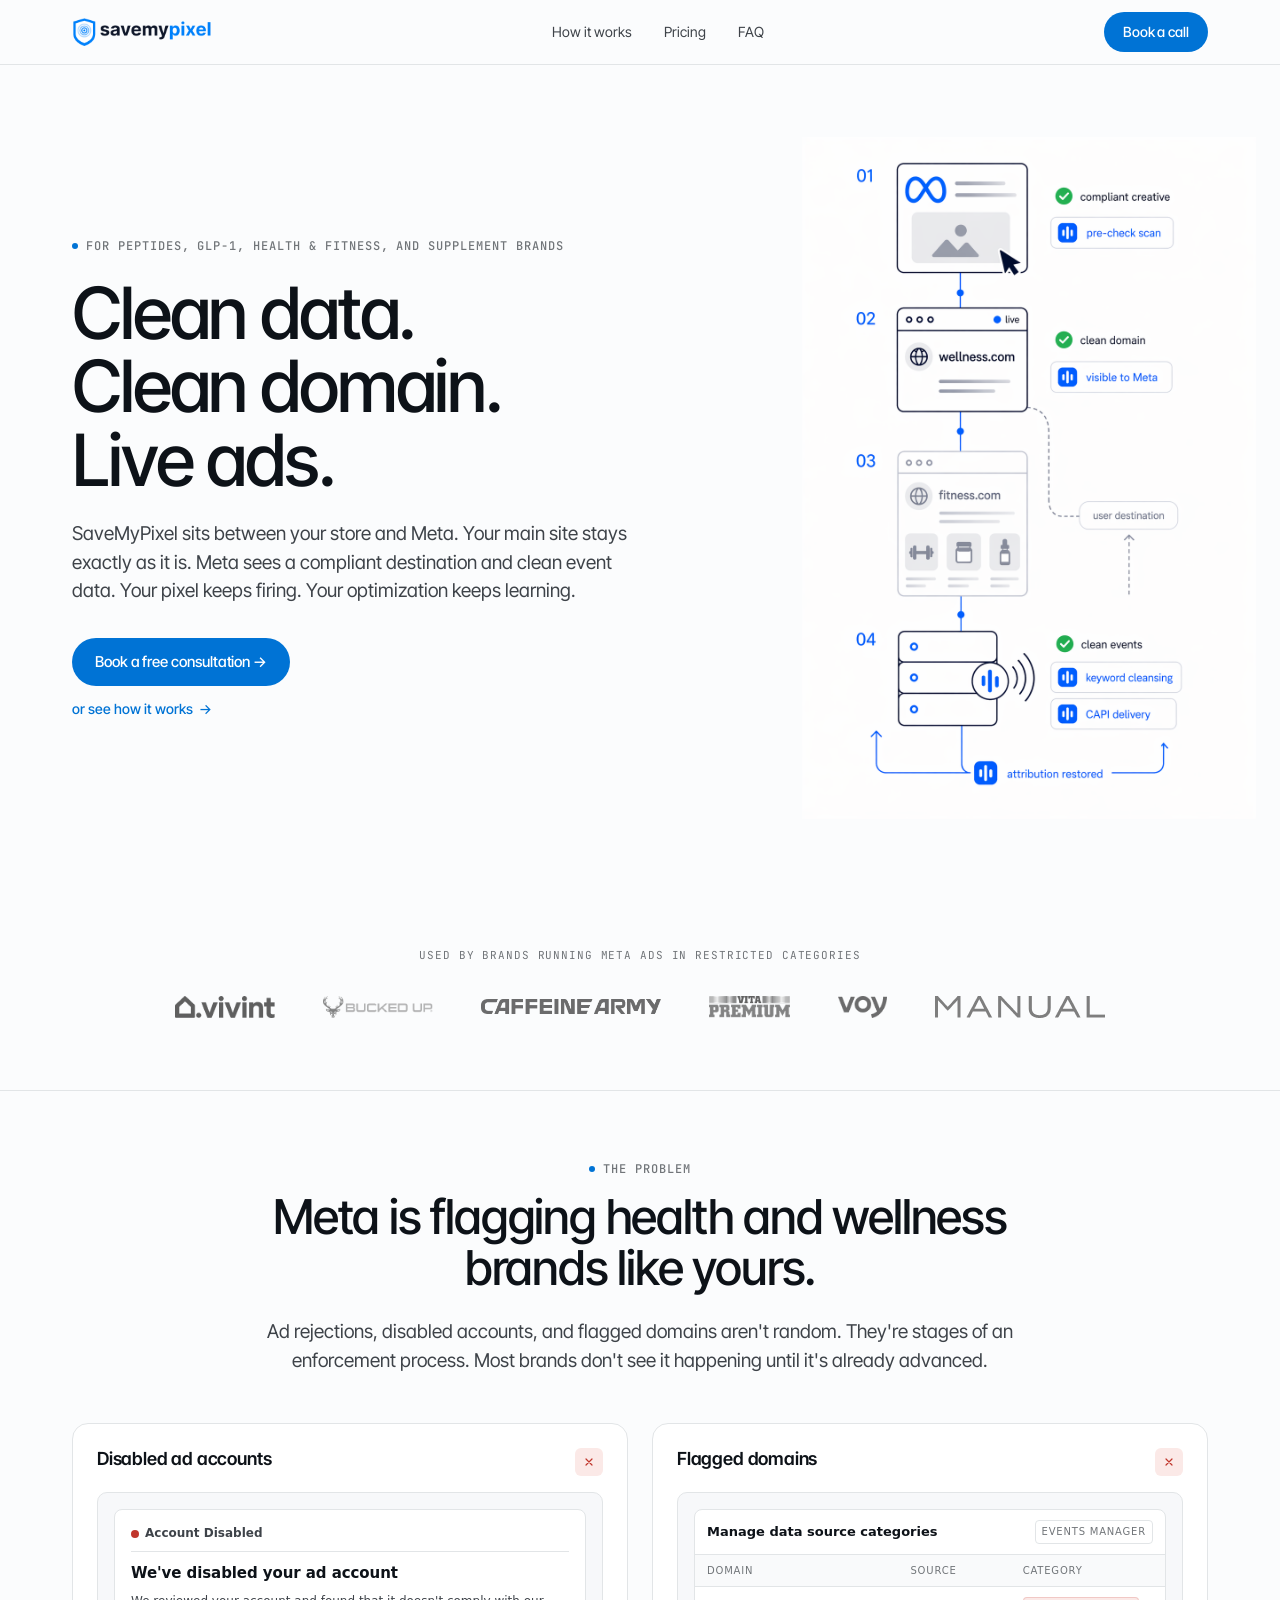
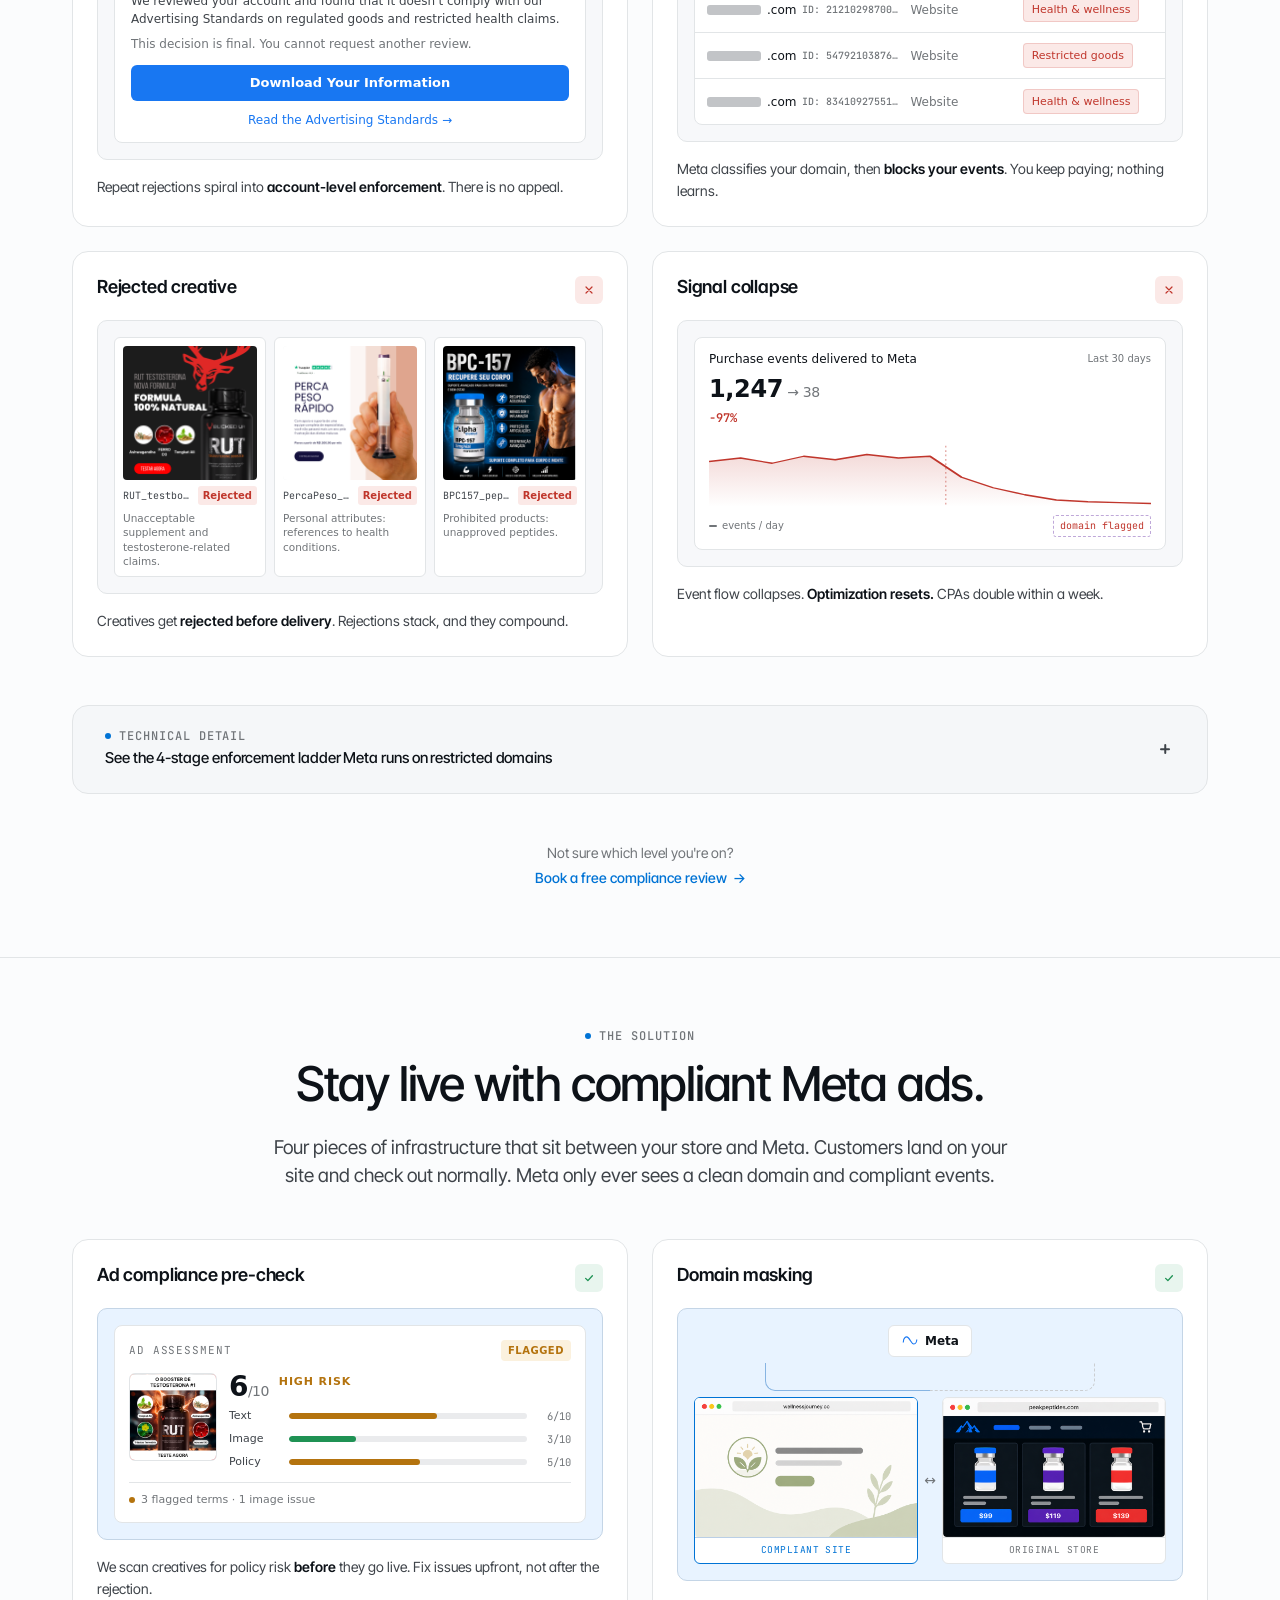
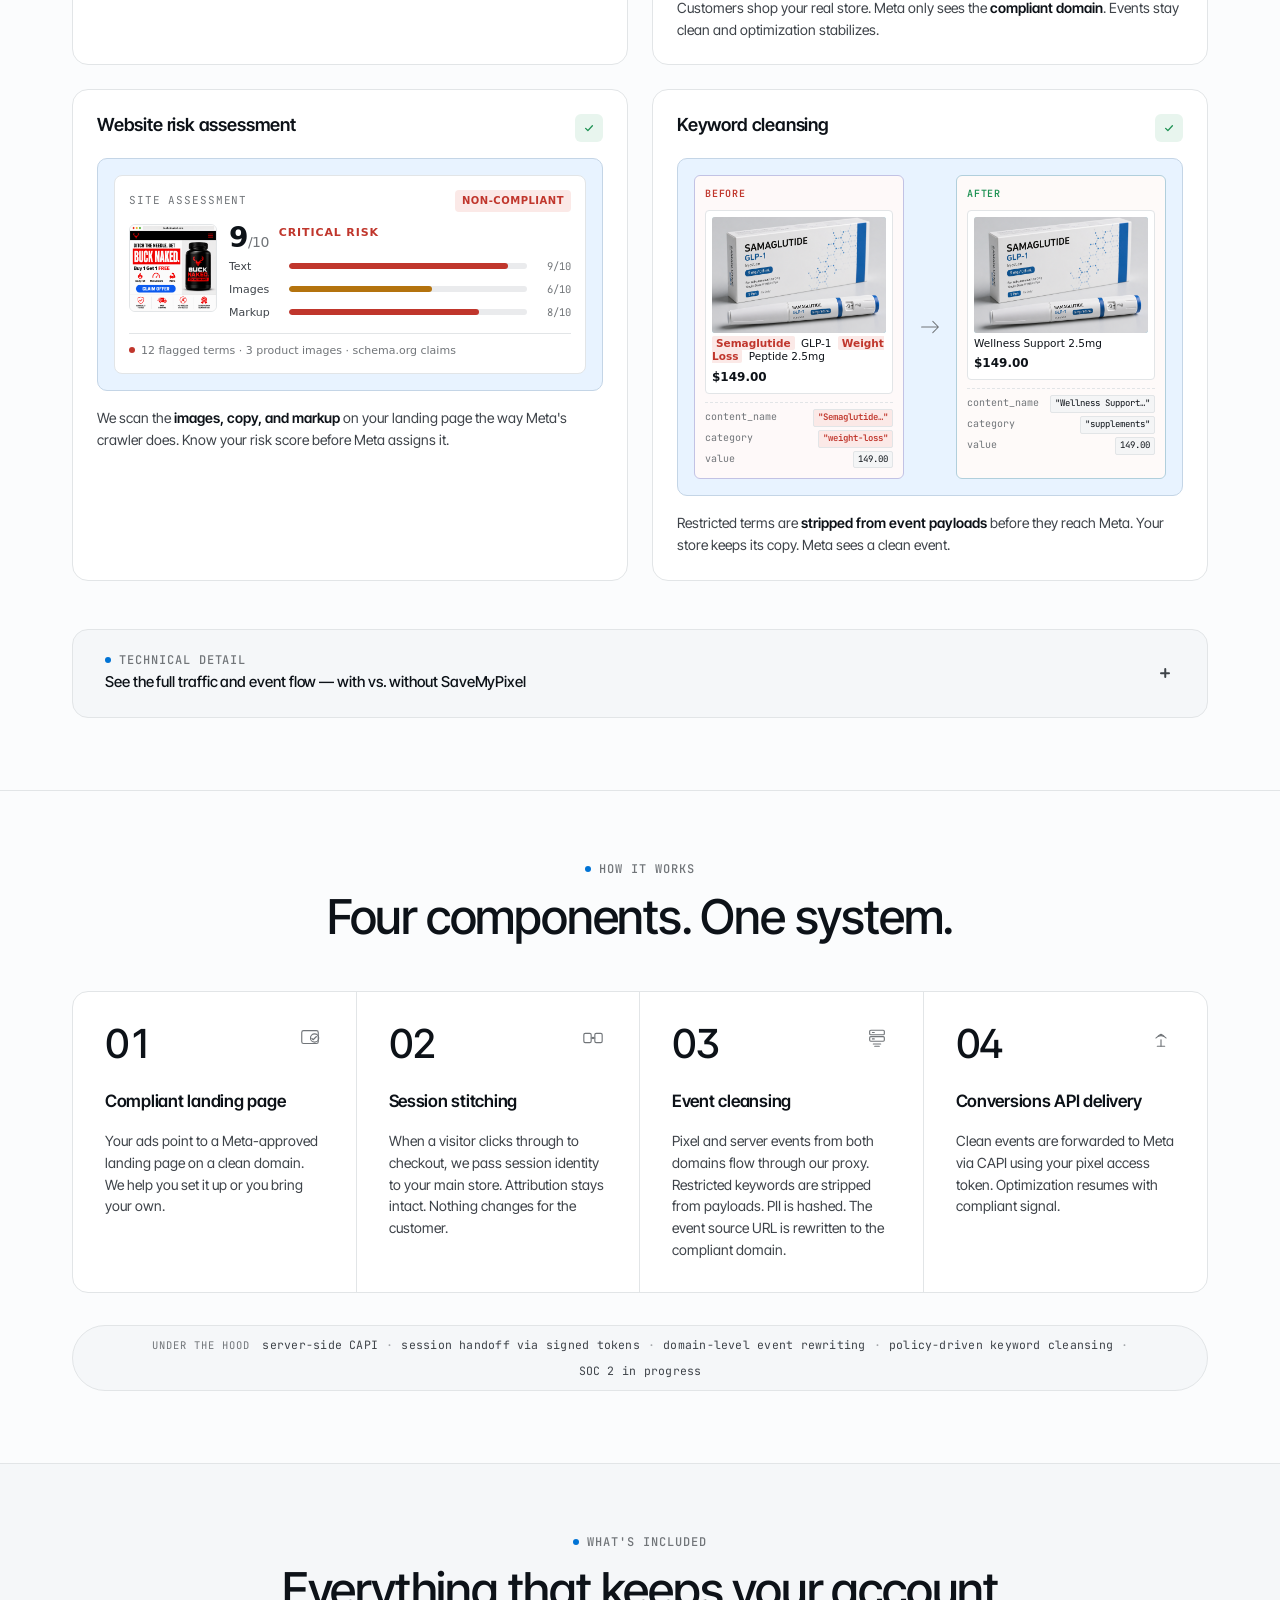
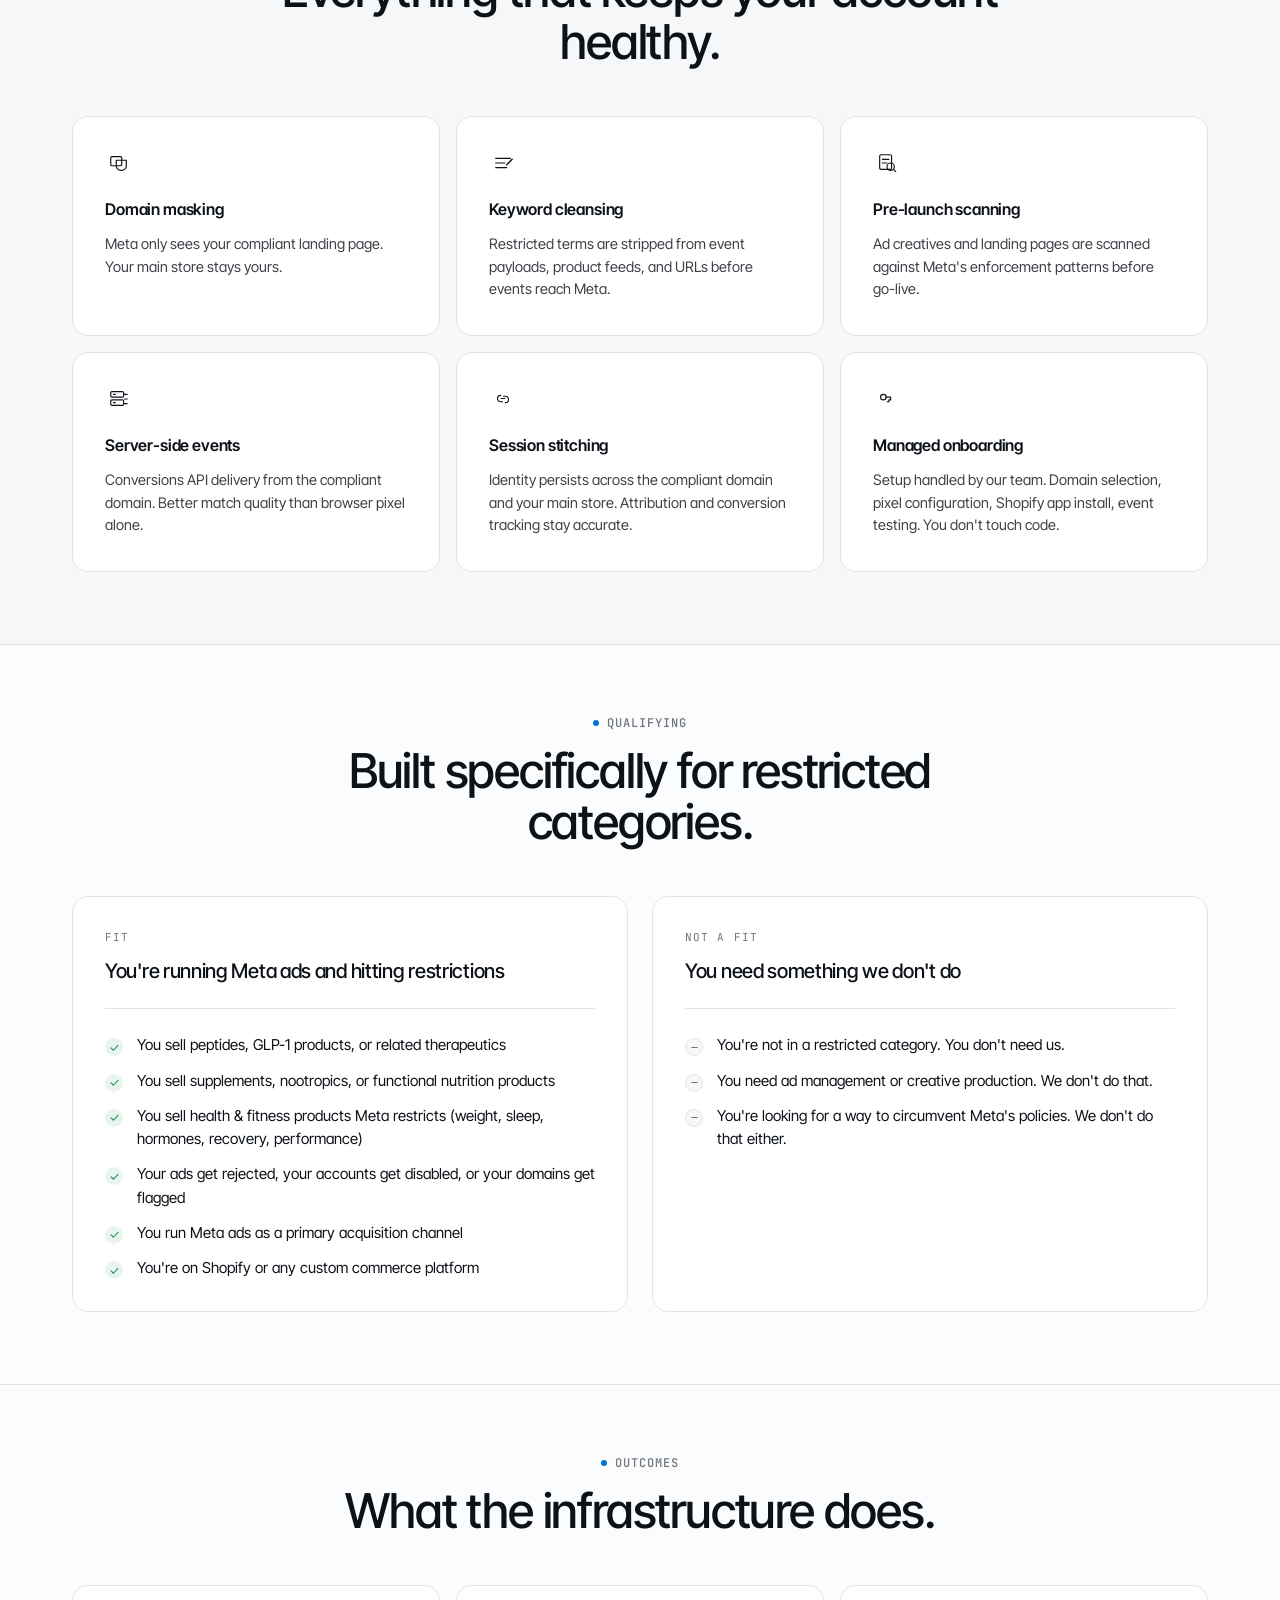
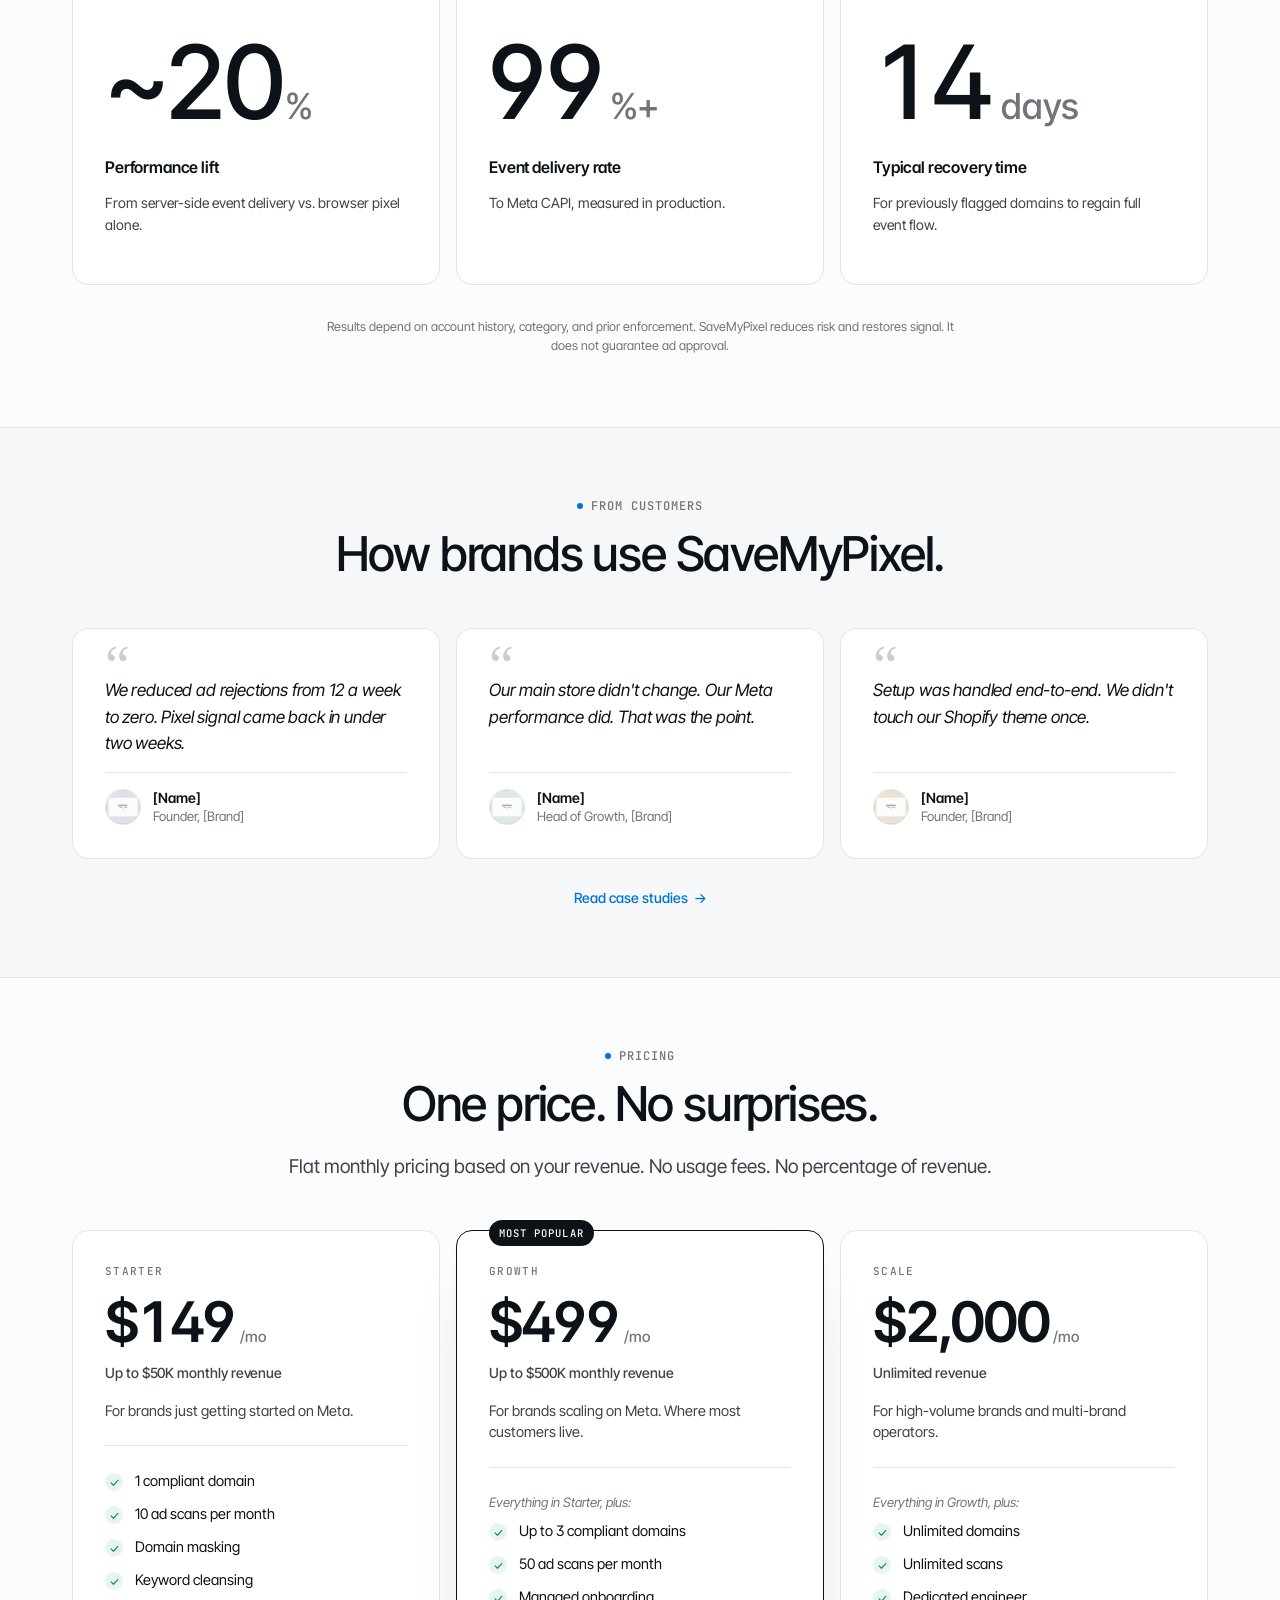
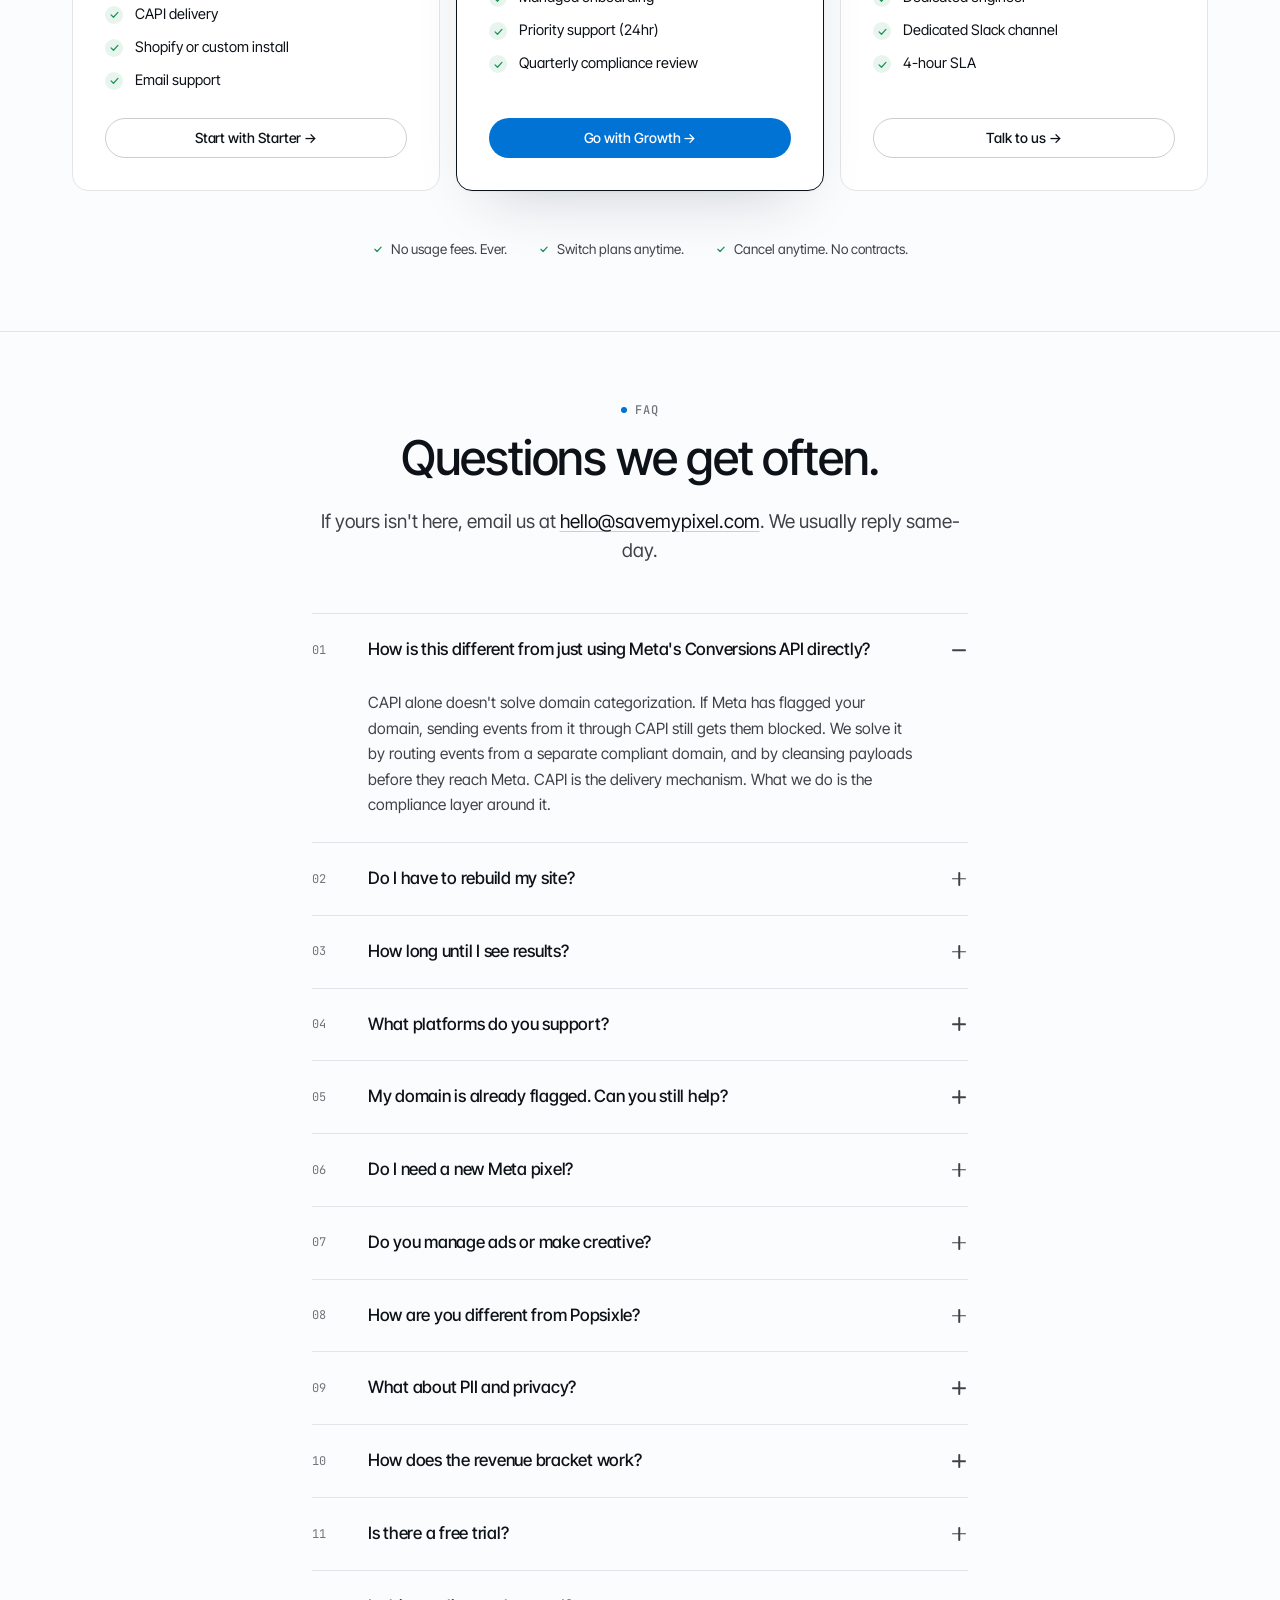
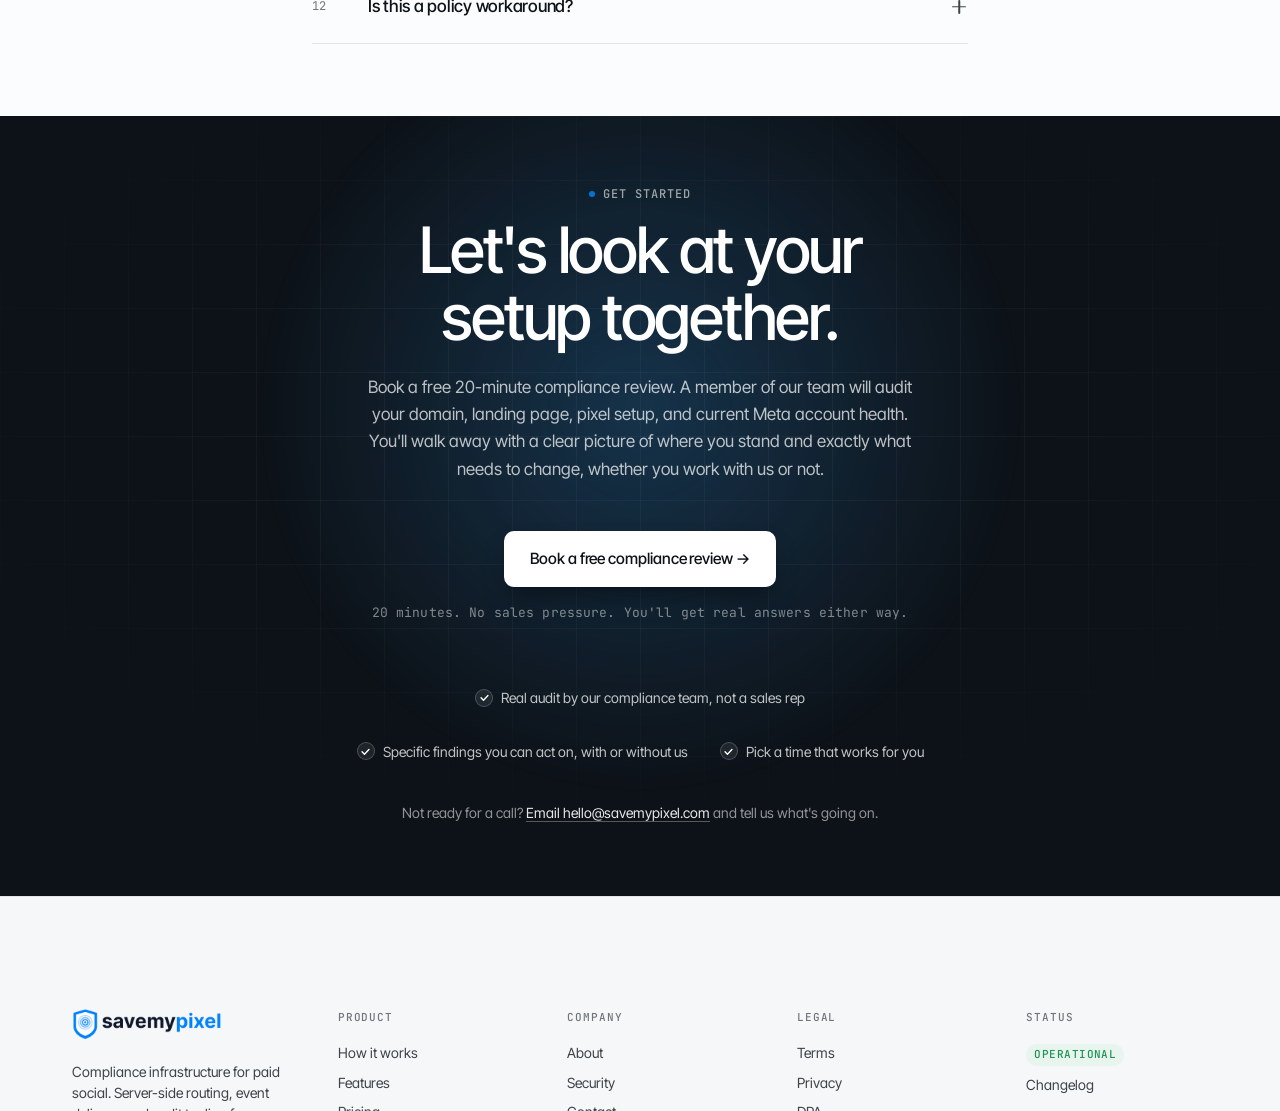
==== index.html @ 90a1d19a "initial: SaveMyPixel landing page 10-section static site (hero, problem, solution, how-it-works, fea" ====
<!doctype html>
<html lang="en">
<head>
<meta charset="utf-8">
<meta name="viewport" content="width=device-width, initial-scale=1">
<title>SaveMyPixel — compliance infrastructure for paid social</title>
<meta name="description" content="Server-side data infrastructure for regulated consumer brands running paid social.">
<link rel="preconnect" href="https://fonts.googleapis.com">
<link rel="preconnect" href="https://fonts.gstatic.com" crossorigin>
<link href="https://fonts.googleapis.com/css2?family=Inter+Tight:wght@400;500;600;700&family=JetBrains+Mono:wght@400;500;600&display=swap" rel="stylesheet">
<link rel="stylesheet" href="styles/base.css">
<link rel="stylesheet" href="styles/sections.css?v=4">
</head>
<body>

<!-- TWEAKABLE DEFAULTS -->
<script>
window.TWEAK_DEFAULTS = /*EDITMODE-BEGIN*/{
  "accentHue": 250,
  "fontBody": "Inter Tight",
  "fontMono": "JetBrains Mono",
  "density": "compact"
}/*EDITMODE-END*/;
</script>

<!-- ========== NAV ========== -->
<header class="nav">
  <div class="container nav-inner">
    <a class="brand" href="#top" aria-label="SaveMyPixel home">
      <img class="brand-logo" src="assets/logo.png?v=2" alt="SaveMyPixel" width="170" height="34">
    </a>
    <nav class="nav-links" aria-label="Primary">
      <a href="#how">How it works</a>
      <a href="#pricing">Pricing</a>
      <a href="#faq">FAQ</a>
    </nav>
    <div class="nav-actions">
      <a class="btn btn-primary" href="#check">Book a call</a>
    </div>
  </div>
</header>

<main id="top">

<!-- ========== 1. HERO ========== -->
<section class="section hero" data-screen-label="01 Hero">
  <div class="container hero-grid">
    <div class="hero-copy">
      <span class="eyebrow">For peptides, GLP-1, health &amp; fitness, and supplement brands</span>
      <h1 class="display">Clean data.<br>Clean domain.<br>Live ads.</h1>
      <p class="lead">SaveMyPixel sits between your store and Meta. Your main site stays exactly as it is. Meta sees a compliant destination and clean event data. Your pixel keeps firing. Your optimization keeps learning.</p>
      <div class="hero-cta-row">
        <a class="btn btn-primary btn-lg" href="#check">Book a free consultation →</a>
      </div>
      <a class="arrow-link" href="#how" style="margin-top:-8px">or see how it works</a>
    </div>

    <!-- Right-side illustration -->
    <div class="hero-illo" aria-hidden="true">
      <picture>
        <source media="(max-width: 1024px)" srcset="assets/hero-mobile.png">
        <img class="hero-illo-img" src="assets/hero-desktop.png" alt="" width="1254" height="1254">
      </picture>
    </div>
  </div>

  <!-- Trust strip -->
  <div class="container trust">
    <p class="trust-label">Used by brands running Meta ads in restricted categories</p>
    <ul class="trust-logos" role="list">
      <li><img src="assets/trust-vivint.png" alt="Vivint" height="22"></li>
      <li><img src="assets/trust-buckedup.png" alt="Bucked Up" height="22"></li>
      <li><img src="assets/trust-caffeinearmy.png" alt="Caffeine Army" height="22"></li>
      <li><img src="assets/trust-vitapremium.png" alt="Vita Premium" height="22"></li>
      <li><img src="assets/trust-voy.png" alt="Voy" height="22"></li>
      <li><img src="assets/trust-manual.png" alt="Manual" height="22"></li>
    </ul>
  </div>
</section>

<!-- ========== 2. PROBLEM — 4 evidence cards + ladder ========== -->
<section class="section" id="problem" data-screen-label="02 Problem">
  <div class="container">
    <div class="section-head section-head--center">
      <span class="eyebrow">The problem</span>
      <h2 class="h1">Meta is flagging health and wellness brands like yours.</h2>
      <p class="lead">Ad rejections, disabled accounts, and flagged domains aren't random. They're stages of an enforcement process. Most brands don't see it happening until it's already advanced.</p>
    </div>

    <!-- 4 evidence cards -->
    <div class="evidence-grid">
      <!-- Card 1: Disabled account -->
      <article class="ev-card">
        <header class="ev-head">
          <h3 class="ev-title">Disabled ad accounts</h3>
          <span class="ev-mark ev-mark--neg" aria-hidden="true">
            <svg viewBox="0 0 16 16" width="12" height="12"><path d="M4 4 L12 12 M12 4 L4 12" stroke="currentColor" stroke-width="1.6" stroke-linecap="round"/></svg>
          </span>
        </header>
        <div class="ev-mock">
          <div class="mock-dialog">
            <div class="mock-dialog-head">
              <span class="mock-dot mock-dot--red"></span>
              <span class="mock-dialog-title">Account Disabled</span>
            </div>
            <h4 class="mock-dialog-h">We've disabled your ad account</h4>
            <p class="mock-dialog-p">We reviewed your account and found that it doesn't comply with our Advertising Standards on regulated goods and restricted health claims.</p>
            <p class="mock-dialog-p mock-dialog-p--muted">This decision is final. You cannot request another review.</p>
            <div class="mock-btn mock-btn--primary">Download Your Information</div>
            <div class="mock-link">Read the Advertising Standards →</div>
          </div>
        </div>
        <p class="ev-caption">Repeat rejections spiral into <strong>account-level enforcement</strong>. There is no appeal.</p>
      </article>

      <!-- Card 2: Flagged domain -->
      <article class="ev-card">
        <header class="ev-head">
          <h3 class="ev-title">Flagged domains</h3>
          <span class="ev-mark ev-mark--neg" aria-hidden="true">
            <svg viewBox="0 0 16 16" width="12" height="12"><path d="M4 4 L12 12 M12 4 L4 12" stroke="currentColor" stroke-width="1.6" stroke-linecap="round"/></svg>
          </span>
        </header>
        <div class="ev-mock">
          <div class="mock-panel">
            <div class="mock-panel-head">
              <span class="mock-panel-title">Manage data source categories</span>
              <span class="mock-tab">Events Manager</span>
            </div>
            <div class="mock-table">
              <div class="mock-tr mock-tr--head">
                <span>Domain</span><span>Source</span><span>Category</span>
              </div>
              <div class="mock-tr">
                <span class="mock-domain"><span class="mock-redact"></span>.com <em class="mock-id">ID: 21210298700…</em></span>
                <span class="mock-muted">Website</span>
                <span class="mock-tag mock-tag--warn">Health &amp; wellness</span>
              </div>
              <div class="mock-tr">
                <span class="mock-domain"><span class="mock-redact"></span>.com <em class="mock-id">ID: 54792103876…</em></span>
                <span class="mock-muted">Website</span>
                <span class="mock-tag mock-tag--warn">Restricted goods</span>
              </div>
              <div class="mock-tr">
                <span class="mock-domain"><span class="mock-redact"></span>.com <em class="mock-id">ID: 83410927551…</em></span>
                <span class="mock-muted">Website</span>
                <span class="mock-tag mock-tag--warn">Health &amp; wellness</span>
              </div>
            </div>
          </div>
        </div>
        <p class="ev-caption">Meta classifies your domain, then <strong>blocks your events</strong>. You keep paying; nothing learns.</p>
      </article>

      <!-- Card 3: Rejected ads -->
      <article class="ev-card">
        <header class="ev-head">
          <h3 class="ev-title">Rejected creative</h3>
          <span class="ev-mark ev-mark--neg" aria-hidden="true">
            <svg viewBox="0 0 16 16" width="12" height="12"><path d="M4 4 L12 12 M12 4 L4 12" stroke="currentColor" stroke-width="1.6" stroke-linecap="round"/></svg>
          </span>
        </header>
        <div class="ev-mock">
          <div class="mock-ad-row">
            <div class="mock-ad">
              <div class="mock-ad-thumb"><img src="assets/ad-sleep-rx.png?v=3" alt="Sleep-Rx ad creative" loading="lazy"></div>
              <div class="mock-ad-meta">
                <span class="mock-ad-name">RUT_testbooster_v4 · carousel</span>
                <span class="mock-reject">Rejected</span>
              </div>
              <p class="mock-ad-reason">Unacceptable supplement and testosterone-related claims.</p>
            </div>
            <div class="mock-ad">
              <div class="mock-ad-thumb mock-ad-thumb--b"><img src="assets/ad-glp1-before-after.png?v=2" alt="GLP-1 before and after ad creative" loading="lazy"></div>
              <div class="mock-ad-meta">
                <span class="mock-ad-name">PercaPeso_GLP1_v2</span>
                <span class="mock-reject">Rejected</span>
              </div>
              <p class="mock-ad-reason">Personal attributes: references to health conditions.</p>
            </div>
            <div class="mock-ad">
              <div class="mock-ad-thumb mock-ad-thumb--c"><img src="assets/ad-peptide-landing.png?v=2" alt="Peptide landing page ad creative" loading="lazy"></div>
              <div class="mock-ad-meta">
                <span class="mock-ad-name">BPC157_peptide_v3</span>
                <span class="mock-reject">Rejected</span>
              </div>
              <p class="mock-ad-reason">Prohibited products: unapproved peptides.</p>
            </div>
          </div>
        </div>
        <p class="ev-caption">Creatives get <strong>rejected before delivery</strong>. Rejections stack, and they compound.</p>
      </article>

      <!-- Card 4: Performance collapse -->
      <article class="ev-card">
        <header class="ev-head">
          <h3 class="ev-title">Signal collapse</h3>
          <span class="ev-mark ev-mark--neg" aria-hidden="true">
            <svg viewBox="0 0 16 16" width="12" height="12"><path d="M4 4 L12 12 M12 4 L4 12" stroke="currentColor" stroke-width="1.6" stroke-linecap="round"/></svg>
          </span>
        </header>
        <div class="ev-mock">
          <div class="mock-chart">
            <div class="mock-chart-head">
              <span class="mock-chart-title">Purchase events delivered to Meta</span>
              <span class="mock-chart-range">Last 30 days</span>
            </div>
            <div class="mock-chart-val tnum">1,247<small> → 38</small></div>
            <div class="mock-chart-delta mock-chart-delta--neg">−97%</div>
            <svg class="mock-chart-svg" viewBox="0 0 280 80" preserveAspectRatio="none" aria-hidden="true">
              <defs>
                <linearGradient id="chartFadeNeg" x1="0" x2="0" y1="0" y2="1">
                  <stop offset="0%" stop-color="currentColor" stop-opacity="0.18"/>
                  <stop offset="100%" stop-color="currentColor" stop-opacity="0"/>
                </linearGradient>
              </defs>
              <!-- area -->
              <path d="M 0 28 L 20 24 L 40 30 L 60 22 L 80 26 L 100 20 L 120 24 L 140 22 L 160 46 L 180 58 L 200 66 L 220 72 L 240 74 L 260 75 L 280 76 L 280 80 L 0 80 Z" fill="url(#chartFadeNeg)"/>
              <!-- line -->
              <path d="M 0 28 L 20 24 L 40 30 L 60 22 L 80 26 L 100 20 L 120 24 L 140 22 L 160 46 L 180 58 L 200 66 L 220 72 L 240 74 L 260 75 L 280 76" fill="none" stroke="currentColor" stroke-width="1.5" stroke-linejoin="round"/>
              <!-- drop marker -->
              <line x1="150" y1="10" x2="150" y2="78" stroke="currentColor" stroke-width="0.75" stroke-dasharray="2 3" opacity="0.5"/>
            </svg>
            <div class="mock-chart-foot">
              <span class="mock-legend"><span class="mock-legend-dot"></span>events / day</span>
              <span class="mock-annot">domain flagged</span>
            </div>
          </div>
        </div>
        <p class="ev-caption">Event flow collapses. <strong>Optimization resets.</strong> CPAs double within a week.</p>
      </article>
    </div>

    <!-- Technical detail: enforcement ladder -->
    <details class="ladder-details">
      <summary>
        <span class="ladder-sum-label">
          <span class="eyebrow">Technical detail</span>
          <span class="ladder-sum-text">See the 4-stage enforcement ladder Meta runs on restricted domains</span>
        </span>
        <span class="ladder-sum-icon" aria-hidden="true"></span>
      </summary>
      <div class="ladder-details-body">
        <ol class="ladder-steps" aria-label="Enforcement ladder">
          <li class="step" data-step="0">
            <div class="step-card">
              <span class="step-level">Level 00</span>
              <h3 class="step-name">Domain categorized</h3>
              <p class="step-desc">Meta's crawler scans your destination URL and tags your domain as restricted. You receive no notification.</p>
              <span class="step-indicator" aria-label="Signal integrity: full" data-signal="4">
                <svg viewBox="0 0 24 24" width="24" height="24" aria-hidden="true"><circle cx="12" cy="12" r="10" fill="currentColor"/></svg>
              </span>
            </div>
          </li>
          <li class="step" data-step="1">
            <div class="step-card">
              <span class="step-level">Level 01</span>
              <h3 class="step-name">Event metadata blocked</h3>
              <p class="step-desc">Your pixel still fires, but Meta strips product names, values, and categories from incoming events before ingestion.</p>
              <span class="step-indicator" aria-label="Signal integrity: three quarters" data-signal="3">
                <svg viewBox="0 0 24 24" width="24" height="24" aria-hidden="true">
                  <circle cx="12" cy="12" r="10" fill="none" stroke="currentColor" stroke-width="1.25"/>
                  <path d="M12 2 A10 10 0 1 1 2 12 L12 12 Z" fill="currentColor"/>
                </svg>
              </span>
            </div>
          </li>
          <li class="step" data-step="2">
            <div class="step-card">
              <span class="step-level">Level 02</span>
              <h3 class="step-name">Purchase events blocked</h3>
              <p class="step-desc">The conversion signal Meta's algorithm optimizes on stops flowing. Delivery quality degrades across all campaigns.</p>
              <span class="step-indicator" aria-label="Signal integrity: one quarter" data-signal="1">
                <svg viewBox="0 0 24 24" width="24" height="24" aria-hidden="true">
                  <circle cx="12" cy="12" r="10" fill="none" stroke="currentColor" stroke-width="1.25"/>
                  <path d="M12 2 A10 10 0 0 1 22 12 L12 12 Z" fill="currentColor"/>
                </svg>
              </span>
            </div>
          </li>
          <li class="step" data-step="3">
            <div class="step-card">
              <span class="step-level">Level 03</span>
              <h3 class="step-name">All events blocked</h3>
              <p class="step-desc">Pixel data is dropped entirely. Your ad account has no signal to optimize on, and creative-level learning resets.</p>
              <span class="step-indicator" aria-label="Signal integrity: empty" data-signal="0">
                <svg viewBox="0 0 24 24" width="24" height="24" aria-hidden="true">
                  <circle cx="12" cy="12" r="10" fill="none" stroke="currentColor" stroke-width="1.25"/>
                </svg>
              </span>
            </div>
          </li>
        </ol>
      </div>
    </details>

    <div class="ladder-foot">
      <p class="small">Not sure which level you're on?</p>
      <a class="arrow-link" href="#check">Book a free compliance review</a>
    </div>
  </div>
</section>

<!-- ========== 3. SOLUTION — 4 feature cards ========== -->
<section class="section" id="solution" data-screen-label="03 Solution">
  <div class="container">
    <div class="section-head section-head--center">
      <span class="eyebrow">The solution</span>
      <h2 class="h1">Stay live with compliant Meta ads.</h2>
      <p class="lead">Four pieces of infrastructure that sit between your store and Meta. Customers land on your site and check out normally. Meta only ever sees a clean domain and compliant events.</p>
    </div>

    <!-- 4 solution cards -->
    <div class="sol-grid">
      <!-- Card 1: Ad compliance pre-check -->
      <article class="sol-card">
        <header class="sol-head">
          <h3 class="sol-title">Ad compliance pre-check</h3>
          <span class="sol-mark sol-mark--ok" aria-hidden="true">
            <svg viewBox="0 0 16 16" width="12" height="12"><path d="M3.5 8.5 L6.5 11.5 L12.5 5" fill="none" stroke="currentColor" stroke-width="1.8" stroke-linecap="round" stroke-linejoin="round"/></svg>
          </span>
        </header>
        <div class="sol-mock">
          <div class="scan-card">
            <div class="scan-head">
              <span class="scan-label">Ad assessment</span>
              <span class="scan-tag scan-tag--warn">Flagged</span>
            </div>
            <div class="scan-body">
              <div class="scan-thumb scan-thumb--ad" aria-hidden="true">
                <img src="assets/scan-ad-thumb.png?v=2" alt="" loading="lazy">
              </div>
              <div class="scan-meters">
                <div class="scan-score tnum">6<small>/10</small></div>
                <div class="scan-score-label">High risk</div>
                <div class="scan-bar">
                  <span class="scan-bar-label">Text</span>
                  <span class="scan-bar-track"><span class="scan-bar-fill scan-bar-fill--warn" style="width:62%"></span></span>
                  <span class="scan-bar-val tnum">6/10</span>
                </div>
                <div class="scan-bar">
                  <span class="scan-bar-label">Image</span>
                  <span class="scan-bar-track"><span class="scan-bar-fill scan-bar-fill--ok" style="width:28%"></span></span>
                  <span class="scan-bar-val tnum">3/10</span>
                </div>
                <div class="scan-bar">
                  <span class="scan-bar-label">Policy</span>
                  <span class="scan-bar-track"><span class="scan-bar-fill scan-bar-fill--warn" style="width:55%"></span></span>
                  <span class="scan-bar-val tnum">5/10</span>
                </div>
              </div>
            </div>
            <div class="scan-foot">
              <span class="scan-foot-dot"></span>
              <span>3 flagged terms · 1 image issue</span>
            </div>
          </div>
        </div>
        <p class="sol-caption">We scan creatives for policy risk <strong>before</strong> they go live. Fix issues upfront, not after the rejection.</p>
      </article>

      <!-- Card 2: Domain masking -->
      <article class="sol-card">
        <header class="sol-head">
          <h3 class="sol-title">Domain masking</h3>
          <span class="sol-mark sol-mark--ok" aria-hidden="true">
            <svg viewBox="0 0 16 16" width="12" height="12"><path d="M3.5 8.5 L6.5 11.5 L12.5 5" fill="none" stroke="currentColor" stroke-width="1.8" stroke-linecap="round" stroke-linejoin="round"/></svg>
          </span>
        </header>
        <div class="sol-mock">
          <div class="mask-diagram">
            <div class="mask-top">
              <div class="mask-node mask-node--meta">
                <span class="mask-node-icon" aria-hidden="true">
                  <svg viewBox="0 0 24 24" width="18" height="18" fill="none" stroke="currentColor" stroke-width="1.5" stroke-linejoin="round">
                    <path d="M3 14 C 3 7, 7 5, 10 8 C 13 11, 14 16, 17 16 C 20 16, 21 12, 21 10"/>
                  </svg>
                </span>
                <span>Meta</span>
              </div>
            </div>
            <div class="mask-wires" aria-hidden="true">
              <span class="mask-wire mask-wire--left"></span>
              <span class="mask-wire mask-wire--right"></span>
            </div>
            <div class="mask-bottom">
              <div class="mask-screen mask-screen--clean">
                <div class="mask-screen-body mask-screen-body--clean" aria-hidden="true"><img src="assets/mask-clean.png?v=2" alt="" loading="lazy"></div>
                <span class="mask-screen-label">Compliant Site</span>
              </div>
              <span class="mask-arrow" aria-hidden="true">↔</span>
              <div class="mask-screen mask-screen--real">
                <div class="mask-screen-body mask-screen-body--real" aria-hidden="true"><img src="assets/mask-real.png?v=2" alt="" loading="lazy"></div>
                <span class="mask-screen-label">Original Store</span>
              </div>
            </div>
          </div>
        </div>
        <p class="sol-caption">Customers shop your real store. Meta only sees the <strong>compliant domain</strong>. Events stay clean and optimization stabilizes.</p>
      </article>

      <!-- Card 3: Website risk assessment -->
      <article class="sol-card">
        <header class="sol-head">
          <h3 class="sol-title">Website risk assessment</h3>
          <span class="sol-mark sol-mark--ok" aria-hidden="true">
            <svg viewBox="0 0 16 16" width="12" height="12"><path d="M3.5 8.5 L6.5 11.5 L12.5 5" fill="none" stroke="currentColor" stroke-width="1.8" stroke-linecap="round" stroke-linejoin="round"/></svg>
          </span>
        </header>
        <div class="sol-mock">
          <div class="scan-card">
            <div class="scan-head">
              <span class="scan-label">Site assessment</span>
              <span class="scan-tag scan-tag--bad">Non-compliant</span>
            </div>
            <div class="scan-body">
              <div class="scan-thumb scan-thumb--site" aria-hidden="true">
                <img src="assets/scan-site-thumb.png?v=3" alt="" loading="lazy" style="width:100%;height:100%;object-fit:cover;display:block">
              </div>
              <div class="scan-meters">
                <div class="scan-score tnum">9<small>/10</small></div>
                <div class="scan-score-label">Critical risk</div>
                <div class="scan-bar">
                  <span class="scan-bar-label">Text</span>
                  <span class="scan-bar-track"><span class="scan-bar-fill scan-bar-fill--bad" style="width:92%"></span></span>
                  <span class="scan-bar-val tnum">9/10</span>
                </div>
                <div class="scan-bar">
                  <span class="scan-bar-label">Images</span>
                  <span class="scan-bar-track"><span class="scan-bar-fill scan-bar-fill--warn" style="width:60%"></span></span>
                  <span class="scan-bar-val tnum">6/10</span>
                </div>
                <div class="scan-bar">
                  <span class="scan-bar-label">Markup</span>
                  <span class="scan-bar-track"><span class="scan-bar-fill scan-bar-fill--bad" style="width:80%"></span></span>
                  <span class="scan-bar-val tnum">8/10</span>
                </div>
              </div>
            </div>
            <div class="scan-foot">
              <span class="scan-foot-dot scan-foot-dot--bad"></span>
              <span>12 flagged terms · 3 product images · schema.org claims</span>
            </div>
          </div>
        </div>
        <p class="sol-caption">We scan the <strong>images, copy, and markup</strong> on your landing page the way Meta's crawler does. Know your risk score before Meta assigns it.</p>
      </article>

      <!-- Card 4: Keyword cleansing -->
      <article class="sol-card">
        <header class="sol-head">
          <h3 class="sol-title">Keyword cleansing</h3>
          <span class="sol-mark sol-mark--ok" aria-hidden="true">
            <svg viewBox="0 0 16 16" width="12" height="12"><path d="M3.5 8.5 L6.5 11.5 L12.5 5" fill="none" stroke="currentColor" stroke-width="1.8" stroke-linecap="round" stroke-linejoin="round"/></svg>
          </span>
        </header>
        <div class="sol-mock">
          <div class="clean-diagram">
            <div class="clean-col clean-col--before">
              <span class="clean-col-label">Before</span>
              <div class="clean-product">
                <div class="clean-product-img" aria-hidden="true"><img src="assets/product-vial.png?v=2" alt="" loading="lazy"></div>
                <div class="clean-product-name">
                  <span class="clean-flag">Semaglutide</span>
                  <span>GLP-1</span>
                  <span class="clean-flag">Weight Loss</span>
                  <span>Peptide 2.5mg</span>
                </div>
                <div class="clean-product-price tnum">$149.00</div>
              </div>
              <ul class="clean-kvs">
                <li><span>content_name</span><code class="clean-flag">"Semaglutide…"</code></li>
                <li><span>category</span><code class="clean-flag">"weight-loss"</code></li>
                <li><span>value</span><code>149.00</code></li>
              </ul>
            </div>
            <div class="clean-arrow" aria-hidden="true">
              <svg viewBox="0 0 40 40" width="28" height="28" fill="none" stroke="currentColor" stroke-width="1.5" stroke-linecap="round" stroke-linejoin="round">
                <path d="M8 20 h24 M24 12 l8 8 -8 8"/>
              </svg>
            </div>
            <div class="clean-col clean-col--after">
              <span class="clean-col-label">After</span>
              <div class="clean-product">
                <div class="clean-product-img" aria-hidden="true"><img src="assets/product-vial.png?v=2" alt="" loading="lazy"></div>
                <div class="clean-product-name">
                  <span>Wellness Support 2.5mg</span>
                </div>
                <div class="clean-product-price tnum">$149.00</div>
              </div>
              <ul class="clean-kvs">
                <li><span>content_name</span><code>"Wellness Support…"</code></li>
                <li><span>category</span><code>"supplements"</code></li>
                <li><span>value</span><code>149.00</code></li>
              </ul>
            </div>
          </div>
        </div>
        <p class="sol-caption">Restricted terms are <strong>stripped from event payloads</strong> before they reach Meta. Your store keeps its copy. Meta sees a clean event.</p>
      </article>
    </div>

    <!-- Technical detail: architecture flow -->
    <details class="ladder-details">
      <summary>
        <span class="ladder-sum-label">
          <span class="eyebrow">Technical detail</span>
          <span class="ladder-sum-text">See the full traffic and event flow — with vs. without SaveMyPixel</span>
        </span>
        <span class="ladder-sum-icon" aria-hidden="true"></span>
      </summary>
      <div class="ladder-details-body">

    <div class="ba-diagram">
      <!-- LEFT: without -->
      <div class="ba-col ba-col--without">
        <div class="ba-head">
          <span class="ba-label">Standard setup</span>
          <span class="ba-kicker">without savemypixel</span>
        </div>
        <ol class="flow-list" aria-label="Standard setup flow">
          <li class="fnode"><span class="fnode-name">Meta ad</span></li>
          <li class="farrow" aria-hidden="true"></li>
          <li class="fnode fnode--warn">
            <span class="fnode-name">Restricted store</span>
            <span class="fnode-mark" aria-hidden="true">
              <svg viewBox="0 0 16 16" width="12" height="12"><path d="M8 2 L14 13 L2 13 Z" fill="none" stroke="currentColor" stroke-width="1.25" stroke-linejoin="round"/><circle cx="8" cy="10.5" r="0.8" fill="currentColor"/><path d="M8 6 V9" stroke="currentColor" stroke-width="1.25" stroke-linecap="round"/></svg>
            </span>
          </li>
          <li class="farrow" aria-hidden="true"></li>
          <li class="fnode"><span class="fnode-name">Pixel fires with flagged payload</span></li>
          <li class="farrow" aria-hidden="true"></li>
          <li class="fnode"><span class="fnode-name">Meta categorizes domain</span></li>
          <li class="farrow" aria-hidden="true"></li>
          <li class="fnode fnode--neg">
            <span class="fnode-name">Events blocked</span>
            <span class="fnode-mark" aria-hidden="true">
              <svg viewBox="0 0 16 16" width="12" height="12"><circle cx="8" cy="8" r="6" fill="none" stroke="currentColor" stroke-width="1.25"/><path d="M5 8 H11" stroke="currentColor" stroke-width="1.25" stroke-linecap="round"/></svg>
            </span>
          </li>
        </ol>
      </div>

      <div class="ba-divider" aria-hidden="true"></div>

      <!-- RIGHT: with -->
      <div class="ba-col ba-col--with">
        <div class="ba-head">
          <span class="ba-label">With SaveMyPixel</span>
          <span class="ba-kicker">compliant routing</span>
        </div>
        <ol class="flow-list" aria-label="With SaveMyPixel flow">
          <li class="fnode"><span class="fnode-name">Meta ad</span></li>
          <li class="farrow" aria-hidden="true"></li>
          <li class="fnode fnode--ok">
            <span class="fnode-name">Compliant landing page</span>
            <span class="fnode-mark" aria-hidden="true">
              <svg viewBox="0 0 16 16" width="12" height="12"><path d="M3.5 8.5 L7 12 L12.5 5.5" fill="none" stroke="currentColor" stroke-width="1.5" stroke-linecap="round" stroke-linejoin="round"/></svg>
            </span>
          </li>
          <li class="farrow has-label" aria-hidden="true"><span class="farrow-label">session handoff</span></li>
          <li class="fnode"><span class="fnode-name">Main store checkout</span></li>
          <li class="farrow has-label" aria-hidden="true"><span class="farrow-label">server-side events</span></li>
          <li class="fnode fnode--accent">
            <span class="fnode-name">SaveMyPixel proxy</span>
            <span class="fnode-inline">
              <span class="chip">cleanse</span>
              <span class="chip">hash</span>
            </span>
          </li>
          <li class="farrow has-label" aria-hidden="true"><span class="farrow-label">CAPI</span></li>
          <li class="fnode fnode--ok">
            <span class="fnode-name">Compliant events received</span>
            <span class="fnode-mark" aria-hidden="true">
              <svg viewBox="0 0 16 16" width="12" height="12"><path d="M3.5 8.5 L7 12 L12.5 5.5" fill="none" stroke="currentColor" stroke-width="1.5" stroke-linecap="round" stroke-linejoin="round"/></svg>
            </span>
          </li>
        </ol>
      </div>
    </div>
      </div>
    </details>
  </div>
</section>

<!-- ========== 4. HOW IT WORKS — 4 components ========== -->
<section class="section" id="how" data-screen-label="04 How it works">
  <div class="container">
    <div class="section-head section-head--center">
      <span class="eyebrow">How it works</span>
      <h2 class="h1">Four components. One system.</h2>
    </div>

    <ol class="hiw-grid" aria-label="Four components">
      <li class="hiw-card">
        <div class="hiw-head">
          <span class="hiw-num">01</span>
          <span class="hiw-icon" aria-hidden="true">
            <svg viewBox="0 0 24 24" width="22" height="22" fill="none" stroke="currentColor" stroke-width="1.25" stroke-linecap="round" stroke-linejoin="round">
              <rect x="3" y="4" width="18" height="14" rx="2"/>
              <path d="M14 12.5 l1.4 1.4 L19 10.4"/>
              <circle cx="17" cy="12" r="4.5"/>
            </svg>
          </span>
        </div>
        <h3 class="hiw-title">Compliant landing page</h3>
        <p class="hiw-desc">Your ads point to a Meta-approved landing page on a clean domain. We help you set it up or you bring your own.</p>
      </li>

      <li class="hiw-card">
        <div class="hiw-head">
          <span class="hiw-num">02</span>
          <span class="hiw-icon" aria-hidden="true">
            <svg viewBox="0 0 24 24" width="22" height="22" fill="none" stroke="currentColor" stroke-width="1.25" stroke-linecap="round" stroke-linejoin="round">
              <rect x="2" y="7" width="8" height="10" rx="1.5"/>
              <rect x="14" y="7" width="8" height="10" rx="1.5"/>
              <path d="M10 12 h4"/>
              <circle cx="12" cy="12" r="1.25" fill="currentColor" stroke="none"/>
            </svg>
          </span>
        </div>
        <h3 class="hiw-title">Session stitching</h3>
        <p class="hiw-desc">When a visitor clicks through to checkout, we pass session identity to your main store. Attribution stays intact. Nothing changes for the customer.</p>
      </li>

      <li class="hiw-card">
        <div class="hiw-head">
          <span class="hiw-num">03</span>
          <span class="hiw-icon" aria-hidden="true">
            <svg viewBox="0 0 24 24" width="22" height="22" fill="none" stroke="currentColor" stroke-width="1.25" stroke-linecap="round" stroke-linejoin="round">
              <rect x="4" y="3.5" width="16" height="5" rx="1.25"/>
              <rect x="4" y="10.5" width="16" height="5" rx="1.25"/>
              <path d="M8 18.5 h8 M9.5 21 h5"/>
              <path d="M7 6 h2 M7 13 h2"/>
            </svg>
          </span>
        </div>
        <h3 class="hiw-title">Event cleansing</h3>
        <p class="hiw-desc">Pixel and server events from both domains flow through our proxy. Restricted keywords are stripped from payloads. PII is hashed. The event source URL is rewritten to the compliant domain.</p>
      </li>

      <li class="hiw-card">
        <div class="hiw-head">
          <span class="hiw-num">04</span>
          <span class="hiw-icon" aria-hidden="true">
            <svg viewBox="0 0 24 24" width="22" height="22" fill="none" stroke="currentColor" stroke-width="1.25" stroke-linecap="round" stroke-linejoin="round">
              <path d="M12 14 v7"/>
              <path d="M8 21 h8"/>
              <path d="M6.5 12 a7 7 0 0 1 11 0"/>
              <path d="M9 10 a4 4 0 0 1 6 0"/>
              <circle cx="12" cy="8.5" r="1.25" fill="currentColor" stroke="none"/>
            </svg>
          </span>
        </div>
        <h3 class="hiw-title">Conversions API delivery</h3>
        <p class="hiw-desc">Clean events are forwarded to Meta via CAPI using your pixel access token. Optimization resumes with compliant signal.</p>
      </li>
    </ol>

    <div class="hiw-foot">
      <p class="hiw-foot-pill">
        <span class="hiw-foot-label">Under the hood</span>
        <span>server-side CAPI</span>
        <span class="sep">·</span>
        <span>session handoff via signed tokens</span>
        <span class="sep">·</span>
        <span>domain-level event rewriting</span>
        <span class="sep">·</span>
        <span>policy-driven keyword cleansing</span>
        <span class="sep">·</span>
        <span>SOC 2 in progress</span>
      </p>
    </div>
  </div>
</section>

<!-- ========== 5. FEATURES — 6 cards ========== -->
<section class="section muted" id="features" data-screen-label="05 Features">
  <div class="container">
    <div class="section-head section-head--center">
      <span class="eyebrow">What's included</span>
      <h2 class="h1">Everything that keeps your account healthy.</h2>
    </div>

    <ul class="features" role="list">
      <li class="feat">
        <span class="feat-icon" aria-hidden="true">
          <svg viewBox="0 0 24 24" width="22" height="22" fill="none" stroke="currentColor" stroke-width="1.25" stroke-linecap="round" stroke-linejoin="round">
            <rect x="3" y="5" width="12" height="10" rx="1.5"/>
            <path d="M9 9 h11 v6 a5 5 0 0 1 -5.5 5 a5 5 0 0 1 -5.5 -5 z"/>
          </svg>
        </span>
        <h3 class="feat-name">Domain masking</h3>
        <p class="feat-desc">Meta only sees your compliant landing page. Your main store stays yours.</p>
      </li>

      <li class="feat">
        <span class="feat-icon" aria-hidden="true">
          <svg viewBox="0 0 24 24" width="22" height="22" fill="none" stroke="currentColor" stroke-width="1.25" stroke-linecap="round" stroke-linejoin="round">
            <path d="M4 7 h16 M4 12 h10 M4 17 h12"/>
            <path d="M16 14 l6 -6" stroke-width="1.5"/>
          </svg>
        </span>
        <h3 class="feat-name">Keyword cleansing</h3>
        <p class="feat-desc">Restricted terms are stripped from event payloads, product feeds, and URLs before events reach Meta.</p>
      </li>

      <li class="feat">
        <span class="feat-icon" aria-hidden="true">
          <svg viewBox="0 0 24 24" width="22" height="22" fill="none" stroke="currentColor" stroke-width="1.25" stroke-linecap="round" stroke-linejoin="round">
            <rect x="4" y="3" width="13" height="16" rx="1.5"/>
            <path d="M7 8 h7 M7 12 h5"/>
            <circle cx="16" cy="16" r="4"/>
            <path d="M19 19 l2.5 2.5"/>
          </svg>
        </span>
        <h3 class="feat-name">Pre-launch scanning</h3>
        <p class="feat-desc">Ad creatives and landing pages are scanned against Meta's enforcement patterns before go-live.</p>
      </li>

      <li class="feat">
        <span class="feat-icon" aria-hidden="true">
          <svg viewBox="0 0 24 24" width="22" height="22" fill="none" stroke="currentColor" stroke-width="1.25" stroke-linecap="round" stroke-linejoin="round">
            <rect x="3" y="4" width="14" height="6" rx="1.25"/>
            <rect x="3" y="13" width="14" height="6" rx="1.25"/>
            <path d="M6 7 h2 M6 16 h2"/>
            <path d="M18 7 h3 M18 12 h3 M18 17 h3"/>
          </svg>
        </span>
        <h3 class="feat-name">Server-side events</h3>
        <p class="feat-desc">Conversions API delivery from the compliant domain. Better match quality than browser pixel alone.</p>
      </li>

      <li class="feat">
        <span class="feat-icon" aria-hidden="true">
          <svg viewBox="0 0 24 24" width="22" height="22" fill="none" stroke="currentColor" stroke-width="1.25" stroke-linecap="round" stroke-linejoin="round">
            <path d="M9.5 8 a3.5 3.5 0 0 0 0 7 h2"/>
            <path d="M14.5 16 a3.5 3.5 0 0 0 0 -7 h-2"/>
            <path d="M10 11.5 h4"/>
          </svg>
        </span>
        <h3 class="feat-name">Session stitching</h3>
        <p class="feat-desc">Identity persists across the compliant domain and your main store. Attribution and conversion tracking stay accurate.</p>
      </li>

      <li class="feat">
        <span class="feat-icon" aria-hidden="true">
          <svg viewBox="0 0 24 24" width="22" height="22" fill="none" stroke="currentColor" stroke-width="1.25" stroke-linecap="round" stroke-linejoin="round">
            <circle cx="8" cy="10" r="3"/>
            <path d="M11 10 h5 v3 h-2 v2 h-2"/>
          </svg>
        </span>
        <h3 class="feat-name">Managed onboarding</h3>
        <p class="feat-desc">Setup handled by our team. Domain selection, pixel configuration, Shopify app install, event testing. You don't touch code.</p>
      </li>
    </ul>
  </div>
</section>

<!-- ========== 6. WHO IT'S FOR — two columns ========== -->
<section class="section" id="fit" data-screen-label="06 Who it's for">
  <div class="container">
    <div class="section-head section-head--center">
      <span class="eyebrow">Qualifying</span>
      <h2 class="h1">Built specifically for restricted categories.</h2>
    </div>

    <div class="qualify">
      <div class="qual-col">
        <div class="qual-head">
          <span class="qual-label">Fit</span>
          <h3 class="qual-title">You're running Meta ads and hitting restrictions</h3>
        </div>
        <ul class="qual-list">
          <li class="qual-item"><span class="qual-icon ok" aria-hidden="true"><svg viewBox="0 0 16 16" width="11" height="11"><path d="M3 8.5 L6.5 12 L13 5" fill="none" stroke="currentColor" stroke-width="1.6" stroke-linecap="round" stroke-linejoin="round"/></svg></span><span>You sell peptides, GLP-1 products, or related therapeutics</span></li>
          <li class="qual-item"><span class="qual-icon ok" aria-hidden="true"><svg viewBox="0 0 16 16" width="11" height="11"><path d="M3 8.5 L6.5 12 L13 5" fill="none" stroke="currentColor" stroke-width="1.6" stroke-linecap="round" stroke-linejoin="round"/></svg></span><span>You sell supplements, nootropics, or functional nutrition products</span></li>
          <li class="qual-item"><span class="qual-icon ok" aria-hidden="true"><svg viewBox="0 0 16 16" width="11" height="11"><path d="M3 8.5 L6.5 12 L13 5" fill="none" stroke="currentColor" stroke-width="1.6" stroke-linecap="round" stroke-linejoin="round"/></svg></span><span>You sell health &amp; fitness products Meta restricts (weight, sleep, hormones, recovery, performance)</span></li>
          <li class="qual-item"><span class="qual-icon ok" aria-hidden="true"><svg viewBox="0 0 16 16" width="11" height="11"><path d="M3 8.5 L6.5 12 L13 5" fill="none" stroke="currentColor" stroke-width="1.6" stroke-linecap="round" stroke-linejoin="round"/></svg></span><span>Your ads get rejected, your accounts get disabled, or your domains get flagged</span></li>
          <li class="qual-item"><span class="qual-icon ok" aria-hidden="true"><svg viewBox="0 0 16 16" width="11" height="11"><path d="M3 8.5 L6.5 12 L13 5" fill="none" stroke="currentColor" stroke-width="1.6" stroke-linecap="round" stroke-linejoin="round"/></svg></span><span>You run Meta ads as a primary acquisition channel</span></li>
          <li class="qual-item"><span class="qual-icon ok" aria-hidden="true"><svg viewBox="0 0 16 16" width="11" height="11"><path d="M3 8.5 L6.5 12 L13 5" fill="none" stroke="currentColor" stroke-width="1.6" stroke-linecap="round" stroke-linejoin="round"/></svg></span><span>You're on Shopify or any custom commerce platform</span></li>
        </ul>
      </div>
      <div class="qual-col">
        <div class="qual-head">
          <span class="qual-label">Not a fit</span>
          <h3 class="qual-title">You need something we don't do</h3>
        </div>
        <ul class="qual-list">
          <li class="qual-item"><span class="qual-icon no" aria-hidden="true"><svg viewBox="0 0 16 16" width="11" height="11"><path d="M4 8 H12" stroke="currentColor" stroke-width="1.6" stroke-linecap="round"/></svg></span><span>You're not in a restricted category. You don't need us.</span></li>
          <li class="qual-item"><span class="qual-icon no" aria-hidden="true"><svg viewBox="0 0 16 16" width="11" height="11"><path d="M4 8 H12" stroke="currentColor" stroke-width="1.6" stroke-linecap="round"/></svg></span><span>You need ad management or creative production. We don't do that.</span></li>
          <li class="qual-item"><span class="qual-icon no" aria-hidden="true"><svg viewBox="0 0 16 16" width="11" height="11"><path d="M4 8 H12" stroke="currentColor" stroke-width="1.6" stroke-linecap="round"/></svg></span><span>You're looking for a way to circumvent Meta's policies. We don't do that either.</span></li>
        </ul>
      </div>
    </div>
  </div>
</section>

<!-- ========== 7. RESULTS — 3 stats ========== -->
<section class="section" id="results" data-screen-label="07 Results">
  <div class="container">
    <div class="section-head section-head--center">
      <span class="eyebrow">Outcomes</span>
      <h2 class="h1">What the infrastructure does.</h2>
    </div>
    <div class="stats">
      <div class="stat">
        <div class="stat-val tnum">~20<small>%</small></div>
        <div class="stat-label">Performance lift</div>
        <p class="stat-note">From server-side event delivery vs. browser pixel alone.</p>
      </div>
      <div class="stat">
        <div class="stat-val tnum">99<small>%+</small></div>
        <div class="stat-label">Event delivery rate</div>
        <p class="stat-note">To Meta CAPI, measured in production.</p>
      </div>
      <div class="stat">
        <div class="stat-val tnum">14<small> days</small></div>
        <div class="stat-label">Typical recovery time</div>
        <p class="stat-note">For previously flagged domains to regain full event flow.</p>
      </div>
    </div>
    <p class="stats-disclaimer">Results depend on account history, category, and prior enforcement. SaveMyPixel reduces risk and restores signal. It does not guarantee ad approval.</p>
  </div>
</section>

<!-- ========== 8. TESTIMONIALS ========== -->
<section class="section muted" id="testimonials" data-screen-label="08 Testimonials">
  <div class="container">
    <div class="section-head section-head--center">
      <span class="eyebrow">From customers</span>
      <h2 class="h1">How brands use SaveMyPixel.</h2>
    </div>
    <div class="quotes">
      <figure class="quote">
        <span class="quote-mark" aria-hidden="true">&ldquo;</span>
        <blockquote class="quote-body">We reduced ad rejections from 12 a week to zero. Pixel signal came back in under two weeks.</blockquote>
        <figcaption class="quote-attr">
          <span class="avatar" aria-hidden="true"><img src="assets/avatar-1.png" alt="" loading="lazy"></span>
          <div class="quote-who"><strong>[Name]</strong><span>Founder, [Brand]</span></div>
        </figcaption>
      </figure>
      <figure class="quote">
        <span class="quote-mark" aria-hidden="true">&ldquo;</span>
        <blockquote class="quote-body">Our main store didn't change. Our Meta performance did. That was the point.</blockquote>
        <figcaption class="quote-attr">
          <span class="avatar" aria-hidden="true"><img src="assets/avatar-2.png" alt="" loading="lazy"></span>
          <div class="quote-who"><strong>[Name]</strong><span>Head of Growth, [Brand]</span></div>
        </figcaption>
      </figure>
      <figure class="quote">
        <span class="quote-mark" aria-hidden="true">&ldquo;</span>
        <blockquote class="quote-body">Setup was handled end-to-end. We didn't touch our Shopify theme once.</blockquote>
        <figcaption class="quote-attr">
          <span class="avatar" aria-hidden="true"><img src="assets/avatar-3.png" alt="" loading="lazy"></span>
          <div class="quote-who"><strong>[Name]</strong><span>Founder, [Brand]</span></div>
        </figcaption>
      </figure>
    </div>
    <div class="quotes-foot">
      <a class="arrow-link" href="#case-studies">Read case studies</a>
    </div>
  </div>
</section>

<!-- ========== 9. PRICING ========== -->
<section class="section" id="pricing" data-screen-label="09 Pricing">
  <div class="container">
    <div class="section-head section-head--center">
      <span class="eyebrow">Pricing</span>
      <h2 class="h1">One price. No surprises.</h2>
      <p class="lead">Flat monthly pricing based on your revenue. No usage fees. No percentage of revenue.</p>
    </div>

    <div class="tiers">
      <!-- STARTER -->
      <div class="tier">
        <div class="tier-top">
          <span class="tier-name">Starter</span>
          <div class="tier-price">
            <span class="big tnum">$149</span><span class="per">/mo</span>
          </div>
          <div class="tier-bracket">Up to $50K monthly revenue</div>
        </div>
        <p class="tier-desc">For brands just getting started on Meta.</p>
        <div class="tier-divider" aria-hidden="true"></div>
        <ul class="tier-list">
          <li><span class="tier-check" aria-hidden="true"><svg viewBox="0 0 16 16" width="11" height="11"><path d="M3 8.5 L6.5 12 L13 5" fill="none" stroke="currentColor" stroke-width="1.8" stroke-linecap="round" stroke-linejoin="round"/></svg></span>1 compliant domain</li>
          <li><span class="tier-check" aria-hidden="true"><svg viewBox="0 0 16 16" width="11" height="11"><path d="M3 8.5 L6.5 12 L13 5" fill="none" stroke="currentColor" stroke-width="1.8" stroke-linecap="round" stroke-linejoin="round"/></svg></span>10 ad scans per month</li>
          <li><span class="tier-check" aria-hidden="true"><svg viewBox="0 0 16 16" width="11" height="11"><path d="M3 8.5 L6.5 12 L13 5" fill="none" stroke="currentColor" stroke-width="1.8" stroke-linecap="round" stroke-linejoin="round"/></svg></span>Domain masking</li>
          <li><span class="tier-check" aria-hidden="true"><svg viewBox="0 0 16 16" width="11" height="11"><path d="M3 8.5 L6.5 12 L13 5" fill="none" stroke="currentColor" stroke-width="1.8" stroke-linecap="round" stroke-linejoin="round"/></svg></span>Keyword cleansing</li>
          <li><span class="tier-check" aria-hidden="true"><svg viewBox="0 0 16 16" width="11" height="11"><path d="M3 8.5 L6.5 12 L13 5" fill="none" stroke="currentColor" stroke-width="1.8" stroke-linecap="round" stroke-linejoin="round"/></svg></span>CAPI delivery</li>
          <li><span class="tier-check" aria-hidden="true"><svg viewBox="0 0 16 16" width="11" height="11"><path d="M3 8.5 L6.5 12 L13 5" fill="none" stroke="currentColor" stroke-width="1.8" stroke-linecap="round" stroke-linejoin="round"/></svg></span>Shopify or custom install</li>
          <li><span class="tier-check" aria-hidden="true"><svg viewBox="0 0 16 16" width="11" height="11"><path d="M3 8.5 L6.5 12 L13 5" fill="none" stroke="currentColor" stroke-width="1.8" stroke-linecap="round" stroke-linejoin="round"/></svg></span>Email support</li>
        </ul>
        <a class="btn btn-secondary tier-cta" href="#check">Start with Starter →</a>
      </div>

      <!-- GROWTH (featured) -->
      <div class="tier tier--featured">
        <span class="tier-flag">Most popular</span>
        <div class="tier-top">
          <span class="tier-name">Growth</span>
          <div class="tier-price">
            <span class="big tnum">$499</span><span class="per">/mo</span>
          </div>
          <div class="tier-bracket">Up to $500K monthly revenue</div>
        </div>
        <p class="tier-desc">For brands scaling on Meta. Where most customers live.</p>
        <div class="tier-divider" aria-hidden="true"></div>
        <div class="tier-inherit">Everything in Starter, plus:</div>
        <ul class="tier-list">
          <li><span class="tier-check" aria-hidden="true"><svg viewBox="0 0 16 16" width="11" height="11"><path d="M3 8.5 L6.5 12 L13 5" fill="none" stroke="currentColor" stroke-width="1.8" stroke-linecap="round" stroke-linejoin="round"/></svg></span>Up to 3 compliant domains</li>
          <li><span class="tier-check" aria-hidden="true"><svg viewBox="0 0 16 16" width="11" height="11"><path d="M3 8.5 L6.5 12 L13 5" fill="none" stroke="currentColor" stroke-width="1.8" stroke-linecap="round" stroke-linejoin="round"/></svg></span>50 ad scans per month</li>
          <li><span class="tier-check" aria-hidden="true"><svg viewBox="0 0 16 16" width="11" height="11"><path d="M3 8.5 L6.5 12 L13 5" fill="none" stroke="currentColor" stroke-width="1.8" stroke-linecap="round" stroke-linejoin="round"/></svg></span>Managed onboarding</li>
          <li><span class="tier-check" aria-hidden="true"><svg viewBox="0 0 16 16" width="11" height="11"><path d="M3 8.5 L6.5 12 L13 5" fill="none" stroke="currentColor" stroke-width="1.8" stroke-linecap="round" stroke-linejoin="round"/></svg></span>Priority support (24hr)</li>
          <li><span class="tier-check" aria-hidden="true"><svg viewBox="0 0 16 16" width="11" height="11"><path d="M3 8.5 L6.5 12 L13 5" fill="none" stroke="currentColor" stroke-width="1.8" stroke-linecap="round" stroke-linejoin="round"/></svg></span>Quarterly compliance review</li>
        </ul>
        <a class="btn btn-primary tier-cta" href="#check">Go with Growth →</a>
      </div>

      <!-- SCALE -->
      <div class="tier">
        <div class="tier-top">
          <span class="tier-name">Scale</span>
          <div class="tier-price">
            <span class="big tnum">$2,000</span><span class="per">/mo</span>
          </div>
          <div class="tier-bracket">Unlimited revenue</div>
        </div>
        <p class="tier-desc">For high-volume brands and multi-brand operators.</p>
        <div class="tier-divider" aria-hidden="true"></div>
        <div class="tier-inherit">Everything in Growth, plus:</div>
        <ul class="tier-list">
          <li><span class="tier-check" aria-hidden="true"><svg viewBox="0 0 16 16" width="11" height="11"><path d="M3 8.5 L6.5 12 L13 5" fill="none" stroke="currentColor" stroke-width="1.8" stroke-linecap="round" stroke-linejoin="round"/></svg></span>Unlimited domains</li>
          <li><span class="tier-check" aria-hidden="true"><svg viewBox="0 0 16 16" width="11" height="11"><path d="M3 8.5 L6.5 12 L13 5" fill="none" stroke="currentColor" stroke-width="1.8" stroke-linecap="round" stroke-linejoin="round"/></svg></span>Unlimited scans</li>
          <li><span class="tier-check" aria-hidden="true"><svg viewBox="0 0 16 16" width="11" height="11"><path d="M3 8.5 L6.5 12 L13 5" fill="none" stroke="currentColor" stroke-width="1.8" stroke-linecap="round" stroke-linejoin="round"/></svg></span>Dedicated engineer</li>
          <li><span class="tier-check" aria-hidden="true"><svg viewBox="0 0 16 16" width="11" height="11"><path d="M3 8.5 L6.5 12 L13 5" fill="none" stroke="currentColor" stroke-width="1.8" stroke-linecap="round" stroke-linejoin="round"/></svg></span>Dedicated Slack channel</li>
          <li><span class="tier-check" aria-hidden="true"><svg viewBox="0 0 16 16" width="11" height="11"><path d="M3 8.5 L6.5 12 L13 5" fill="none" stroke="currentColor" stroke-width="1.8" stroke-linecap="round" stroke-linejoin="round"/></svg></span>4-hour SLA</li>
        </ul>
        <a class="btn btn-secondary tier-cta" href="#contact">Talk to us →</a>
      </div>
    </div>

    <ul class="price-reassure" role="list">
      <li><span aria-hidden="true"><svg viewBox="0 0 16 16" width="10" height="10"><path d="M3 8.5 L6.5 12 L13 5" fill="none" stroke="currentColor" stroke-width="2" stroke-linecap="round" stroke-linejoin="round"/></svg></span>No usage fees. Ever.</li>
      <li><span aria-hidden="true"><svg viewBox="0 0 16 16" width="10" height="10"><path d="M3 8.5 L6.5 12 L13 5" fill="none" stroke="currentColor" stroke-width="2" stroke-linecap="round" stroke-linejoin="round"/></svg></span>Switch plans anytime.</li>
      <li><span aria-hidden="true"><svg viewBox="0 0 16 16" width="10" height="10"><path d="M3 8.5 L6.5 12 L13 5" fill="none" stroke="currentColor" stroke-width="2" stroke-linecap="round" stroke-linejoin="round"/></svg></span>Cancel anytime. No contracts.</li>
    </ul>
  </div>
</section>

<!-- ========== 10. FAQ + FINAL CTA ========== -->
<section class="section" id="faq" data-screen-label="10 FAQ">
  <div class="container-narrow">
    <div class="section-head section-head--center">
      <span class="eyebrow">FAQ</span>
      <h2 class="h1">Questions we get often.</h2>
      <p class="lead">If yours isn't here, email us at <a class="inline-link" href="mailto:hello@savemypixel.com">hello@savemypixel.com</a>. We usually reply same-day.</p>
    </div>
    <div class="faq" data-faq>
      <details open>
        <summary><span class="faq-num">01</span><span class="faq-q">How is this different from just using Meta's Conversions API directly?</span><span class="faq-icon" aria-hidden="true"></span></summary>
        <div class="faq-body"><p>CAPI alone doesn't solve domain categorization. If Meta has flagged your domain, sending events from it through CAPI still gets them blocked. We solve it by routing events from a separate compliant domain, and by cleansing payloads before they reach Meta. CAPI is the delivery mechanism. What we do is the compliance layer around it.</p></div>
      </details>
      <details>
        <summary><span class="faq-num">02</span><span class="faq-q">Do I have to rebuild my site?</span><span class="faq-icon" aria-hidden="true"></span></summary>
        <div class="faq-body"><p>No. Your main store stays exactly as it is. We add one compliant landing page on a new domain. Ads point to the landing page, customers click through to your main store for checkout. Your Shopify theme, your product pages, your funnels — all untouched.</p></div>
      </details>
      <details>
        <summary><span class="faq-num">03</span><span class="faq-q">How long until I see results?</span><span class="faq-icon" aria-hidden="true"></span></summary>
        <div class="faq-body"><p>For brands with a healthy ad account, event flow is restored within 48 hours of go-live. For flagged domains, Meta's optimization algorithm typically needs 7–14 days of clean signal to fully re-learn. Ad approval patterns tend to improve within the first week.</p></div>
      </details>
      <details>
        <summary><span class="faq-num">04</span><span class="faq-q">What platforms do you support?</span><span class="faq-icon" aria-hidden="true"></span></summary>
        <div class="faq-body"><p>Shopify via our native app (fastest install, usually under an hour). Any other platform (WooCommerce, BigCommerce, custom builds) via our script tag and managed setup. If you're on Wix or Squarespace, talk to us first — we'll tell you honestly if it'll work.</p></div>
      </details>
      <details>
        <summary><span class="faq-num">05</span><span class="faq-q">My domain is already flagged. Can you still help?</span><span class="faq-icon" aria-hidden="true"></span></summary>
        <div class="faq-body"><p>Yes. Most of our customers come to us after enforcement has already started. We don't un-flag your existing domain — that rarely works. What we do is route all future ad traffic through a new clean domain, which is what restores your pixel signal and optimization.</p></div>
      </details>
      <details>
        <summary><span class="faq-num">06</span><span class="faq-q">Do I need a new Meta pixel?</span><span class="faq-icon" aria-hidden="true"></span></summary>
        <div class="faq-body"><p>Usually not. We route clean events through your existing pixel via its access token. You keep your historical data, learning, and audience signal. In rare cases where a pixel is deeply compromised, we'll recommend a new one and help you migrate.</p></div>
      </details>
      <details>
        <summary><span class="faq-num">07</span><span class="faq-q">Do you manage ads or make creative?</span><span class="faq-icon" aria-hidden="true"></span></summary>
        <div class="faq-body"><p>No. We're data and compliance infrastructure. Your team or agency handles buying and creative. We work alongside most major agencies and can refer you to ones who specialize in restricted categories if you need one.</p></div>
      </details>
      <details>
        <summary><span class="faq-num">08</span><span class="faq-q">How are you different from Popsixle?</span><span class="faq-icon" aria-hidden="true"></span></summary>
        <div class="faq-body"><p>Popsixle pioneered this space and built a great product. Our differences are in pricing and simplicity: we charge a flat monthly rate instead of base-plus-usage, and we handle unlimited revenue at the Scale tier. For most brands above $100K/mo in tracked revenue, we cost meaningfully less. For brands below $25K/mo, Popsixle is cheaper. Both tools work.</p></div>
      </details>
      <details>
        <summary><span class="faq-num">09</span><span class="faq-q">What about PII and privacy?</span><span class="faq-icon" aria-hidden="true"></span></summary>
        <div class="faq-body"><p>All user data is hashed with SHA-256 before it reaches Meta. We never store raw PII longer than 24 hours. Events are sent via Conversions API using your pixel access token, not a user login. We support GDPR and CCPA deletion requests. SOC 2 certification is in progress.</p></div>
      </details>
      <details>
        <summary><span class="faq-num">10</span><span class="faq-q">How does the revenue bracket work?</span><span class="faq-icon" aria-hidden="true"></span></summary>
        <div class="faq-body"><p>We look at the gross revenue from Purchase events we process for you each month. If you stay inside your bracket, your bill doesn't change. If you consistently exceed it (two months in a row), we'll reach out and recommend upgrading. Nobody gets a surprise bill or a throttled pixel.</p></div>
      </details>
      <details>
        <summary><span class="faq-num">11</span><span class="faq-q">Is there a free trial?</span><span class="faq-icon" aria-hidden="true"></span></summary>
        <div class="faq-body"><p>We don't run a time-limited free trial. Instead, every prospect gets a free 20-minute compliance review with our team before signing up — we audit your domain, pixel, and Meta account health, and tell you honestly whether we can help. If you do sign up, we offer a 14-day money-back guarantee on your first month.</p></div>
      </details>
      <details>
        <summary><span class="faq-num">12</span><span class="faq-q">Is this a policy workaround?</span><span class="faq-icon" aria-hidden="true"></span></summary>
        <div class="faq-body"><p>No. We remove restricted terms from event payloads and route events from a compliant domain. That's policy alignment and privacy-aware data delivery, both explicitly supported by Meta's own Conversions API specification. We don't spoof conversions, fake identities, or send disallowed data.</p></div>
      </details>
    </div>
  </div>
</section>
<section class="section section-cta" id="check" data-screen-label="11 Final CTA">
  <div class="cta-bg" aria-hidden="true">
    <span class="cta-grid"></span>
    <span class="cta-glow"></span>
  </div>
  <div class="container cta-inner">
    <span class="eyebrow eyebrow--on-dark">Get started</span>
    <h2 class="cta-headline">Let's look at your setup together.</h2>
    <p class="cta-sub">Book a free 20-minute compliance review. A member of our team will audit your domain, landing page, pixel setup, and current Meta account health. You'll walk away with a clear picture of where you stand and exactly what needs to change, whether you work with us or not.</p>

    <div class="cta-action">
      <a class="btn btn-cta btn-lg" href="#book">Book a free compliance review →</a>
    </div>
    <p class="cta-micro">20 minutes. No sales pressure. You'll get real answers either way.</p>

    <ul class="cta-reassure" role="list">
      <li>
        <span class="cta-check" aria-hidden="true"><svg viewBox="0 0 16 16" width="11" height="11"><path d="M3 8.5 L6.5 12 L13 5" fill="none" stroke="currentColor" stroke-width="2" stroke-linecap="round" stroke-linejoin="round"/></svg></span>
        <span>Real audit by our compliance team, not a sales rep</span>
      </li>
      <li>
        <span class="cta-check" aria-hidden="true"><svg viewBox="0 0 16 16" width="11" height="11"><path d="M3 8.5 L6.5 12 L13 5" fill="none" stroke="currentColor" stroke-width="2" stroke-linecap="round" stroke-linejoin="round"/></svg></span>
        <span>Specific findings you can act on, with or without us</span>
      </li>
      <li>
        <span class="cta-check" aria-hidden="true"><svg viewBox="0 0 16 16" width="11" height="11"><path d="M3 8.5 L6.5 12 L13 5" fill="none" stroke="currentColor" stroke-width="2" stroke-linecap="round" stroke-linejoin="round"/></svg></span>
        <span>Pick a time that works for you</span>
      </li>
    </ul>

    <p class="cta-secondary">
      Not ready for a call? <a href="mailto:hello@savemypixel.com" class="cta-secondary-link">Email hello@savemypixel.com</a> and tell us what's going on.
    </p>
  </div>
</section>

</main>

<!-- ========== FOOTER ========== -->
<footer class="footer">
  <div class="container">
    <div class="footer-grid">
      <div>
        <a class="brand" href="#top" aria-label="SaveMyPixel home">
          <img class="brand-logo" src="assets/logo.png?v=2" alt="SaveMyPixel" width="180" height="36">
        </a>
        <p class="small" style="margin-top:16px; max-width:320px">Compliance infrastructure for paid social. Server-side routing, event delivery, and audit tooling for regulated consumer brands.</p>
      </div>
      <div>
        <h4>Product</h4>
        <ul>
          <li><a href="#how">How it works</a></li>
          <li><a href="#features">Features</a></li>
          <li><a href="#pricing">Pricing</a></li>
          <li><a href="#docs">Docs</a></li>
        </ul>
      </div>
      <div>
        <h4>Company</h4>
        <ul>
          <li><a href="#about">About</a></li>
          <li><a href="#security">Security</a></li>
          <li><a href="#contact">Contact</a></li>
        </ul>
      </div>
      <div>
        <h4>Legal</h4>
        <ul>
          <li><a href="#terms">Terms</a></li>
          <li><a href="#privacy">Privacy</a></li>
          <li><a href="#dpa">DPA</a></li>
        </ul>
      </div>
      <div>
        <h4>Status</h4>
        <ul>
          <li><a href="#status"><span class="badge ok" style="padding:2px 8px">operational</span></a></li>
          <li><a href="#changelog">Changelog</a></li>
        </ul>
      </div>
    </div>
    <div class="footer-bottom">
      <span>© 2026 savemypixel inc.</span>
      <span>not affiliated with meta platforms, inc.</span>
    </div>
  </div>
</footer>

<!-- ========== TWEAKS ========== -->
<button class="tweaks-fab" id="tweaks-fab" aria-label="Open tweaks panel">
  <span>tweaks</span>
</button>
<div class="tweaks-panel" id="tweaks-panel" role="dialog" aria-label="Tweaks">
  <h4>Accent hue</h4>
  <div class="tw-row">
    <div class="tw-swatches" id="tw-hues"></div>
  </div>
  <h4>Type pairing</h4>
  <div class="tw-segment" id="tw-fonts">
    <button data-sans="Inter Tight" data-mono="JetBrains Mono" class="active">Inter × JB Mono</button>
    <button data-sans="Manrope" data-mono="JetBrains Mono">Manrope × JB Mono</button>
    <button data-sans="Space Grotesk" data-mono="IBM Plex Mono">Grotesk × Plex</button>
  </div>
  <h4>Density</h4>
  <div class="tw-segment" id="tw-density">
    <button data-density="compact">Compact</button>
    <button data-density="standard" class="active">Standard</button>
    <button data-density="airy">Airy</button>
  </div>
</div>

<script src="scripts/tweaks.js"></script>
<script src="scripts/faq.js"></script>
<script src="scripts/reveal.js"></script>

</body>
</html>
---- styles/base.css ----
/* SaveMyPixel — base styles
   Tokens match reference/savemypixel-design-system.md */

:root {
  /* Color — light canvas */
  --canvas: oklch(0.99 0.002 250);
  --surface: #ffffff;
  --surface-muted: oklch(0.975 0.003 250);
  --ink: oklch(0.18 0.015 250);
  --ink-2: oklch(0.38 0.012 250);
  --ink-3: oklch(0.56 0.008 250);
  --hairline: oklch(0.92 0.004 250);
  --hairline-strong: oklch(0.85 0.005 250);

  --accent: oklch(0.55 0.18 250);
  --accent-hover: oklch(0.48 0.18 250);
  --accent-pressed: oklch(0.42 0.17 250);
  --accent-bg: oklch(0.96 0.02 250);
  --accent-ring: color-mix(in oklch, var(--accent) 25%, transparent);

  /* Dark interlude */
  --dark-canvas: oklch(0.18 0.015 250);
  --dark-surface: oklch(0.22 0.015 250);
  --dark-hairline: oklch(0.30 0.012 250);
  --dark-ink: oklch(0.97 0.003 250);
  --dark-ink-2: oklch(0.70 0.008 250);

  /* Status */
  --status-ok: #1f9254;
  --status-ok-bg: #e8f5ee;
  --status-warn: #b4730e;
  --status-warn-bg: #fbf1de;
  --status-error: #c0362c;
  --status-error-bg: #fbe9e7;

  /* Spacing (8px grid) */
  --s-1: 4px;
  --s-2: 8px;
  --s-3: 12px;
  --s-4: 16px;
  --s-5: 24px;
  --s-6: 32px;
  --s-7: 48px;
  --s-8: 72px;
  --s-9: 112px;
  --s-10: 160px;

  /* Radius */
  --r-1: 6px;
  --r-2: 10px;
  --r-3: 16px;
  --r-4: 24px;
  --r-pill: 999px;

  /* Type */
  --font-sans: 'Inter Tight', system-ui, -apple-system, 'Segoe UI', sans-serif;
  --font-mono: 'JetBrains Mono', ui-monospace, SFMono-Regular, Menlo, monospace;

  /* Container */
  --container: 1200px;
  --container-narrow: 720px;

  /* Section vertical padding */
  --section-y: var(--s-9);
}

@media (max-width: 1024px) {
  :root { --section-y: var(--s-8); }
}
@media (max-width: 768px) {
  :root { --section-y: 80px; }
}
@media (max-width: 480px) {
  :root { --section-y: 56px; }
}

/* Reset */
*, *::before, *::after { box-sizing: border-box; }
html { -webkit-text-size-adjust: 100%; }
body {
  margin: 0;
  font-family: var(--font-sans);
  font-size: 16px;
  line-height: 1.55;
  color: var(--ink);
  background: var(--canvas);
  -webkit-font-smoothing: antialiased;
  -moz-osx-font-smoothing: grayscale;
  font-feature-settings: "ss01", "cv11";
}
img, svg { display: block; max-width: 100%; }
button { font: inherit; cursor: pointer; }
a { color: inherit; text-decoration: none; }
p { margin: 0; }
h1, h2, h3, h4 { margin: 0; font-weight: 500; letter-spacing: -0.02em; }
ul, ol { margin: 0; padding: 0; list-style: none; }

/* Type utilities */
.display {
  font-size: clamp(40px, 6vw, 72px);
  font-weight: 500;
  line-height: 1.02;
  letter-spacing: -0.03em;
}
.h1 {
  font-size: clamp(32px, 4.2vw, 48px);
  font-weight: 500;
  line-height: 1.08;
  letter-spacing: -0.025em;
}
.h2 {
  font-size: clamp(24px, 2.8vw, 32px);
  font-weight: 500;
  line-height: 1.18;
  letter-spacing: -0.02em;
}
.h3 {
  font-size: 20px;
  font-weight: 600;
  line-height: 1.3;
  letter-spacing: -0.01em;
}
.lead {
  font-size: clamp(17px, 1.6vw, 19px);
  line-height: 1.5;
  color: var(--ink-2);
}
.small { font-size: 14px; line-height: 1.5; color: var(--ink-2); }
.ink-2 { color: var(--ink-2); }
.ink-3 { color: var(--ink-3); }
.tnum { font-variant-numeric: tabular-nums; }

.mono {
  font-family: var(--font-mono);
  font-feature-settings: "tnum";
}
.eyebrow {
  font-family: var(--font-mono);
  font-size: 12px;
  font-weight: 500;
  line-height: 1;
  text-transform: uppercase;
  letter-spacing: 0.08em;
  color: var(--ink-3);
  display: inline-flex;
  align-items: center;
  gap: var(--s-2);
}
.eyebrow::before {
  content: "";
  width: 6px;
  height: 6px;
  border-radius: 999px;
  background: var(--accent);
}
.eyebrow.no-dot::before { display: none; }

code, .code {
  font-family: var(--font-mono);
  font-size: 0.9em;
  background: var(--surface-muted);
  border: 1px solid var(--hairline);
  border-radius: var(--r-1);
  padding: 1px 6px;
}

/* Layout */
.container {
  width: 100%;
  max-width: var(--container);
  margin: 0 auto;
  padding-left: var(--s-6);
  padding-right: var(--s-6);
}
.container-narrow {
  max-width: var(--container-narrow);
  margin: 0 auto;
  padding-left: var(--s-6);
  padding-right: var(--s-6);
}
@media (max-width: 480px) {
  .container, .container-narrow { padding-left: var(--s-5); padding-right: var(--s-5); }
}

section.section {
  padding-top: var(--section-y);
  padding-bottom: var(--section-y);
  border-top: 1px solid var(--hairline);
}
section.section:first-of-type { border-top: 0; }
section.section.dark {
  background: var(--dark-canvas);
  color: var(--dark-ink);
  border-top-color: transparent;
}
section.section.muted { background: var(--surface-muted); }

.section-head {
  display: flex;
  flex-direction: column;
  gap: var(--s-4);
  margin-bottom: var(--s-7);
  max-width: 760px;
}
.section-head .lead { margin-top: var(--s-2); }

/* Buttons */
.btn {
  display: inline-flex;
  align-items: center;
  justify-content: center;
  gap: var(--s-2);
  height: 40px;
  padding: 0 18px;
  border-radius: var(--r-pill);
  font-family: var(--font-sans);
  font-size: 14px;
  font-weight: 500;
  letter-spacing: -0.005em;
  border: 1px solid transparent;
  background: transparent;
  color: var(--ink);
  transition: background-color 140ms ease, border-color 140ms ease, color 140ms ease;
  text-decoration: none;
  white-space: nowrap;
}
.btn:focus-visible {
  outline: 3px solid var(--accent-ring);
  outline-offset: 2px;
}
.btn-primary {
  background: var(--accent);
  color: #fff;
}
.btn-primary:hover { background: var(--accent-hover); }
.btn-primary:active { background: var(--accent-pressed); }
.btn-secondary {
  border-color: var(--hairline-strong);
  background: var(--surface);
  color: var(--ink);
}
.btn-secondary:hover {
  background: var(--surface-muted);
  border-color: var(--ink-3);
}
.btn-ghost { color: var(--accent); }
.btn-ghost:hover { color: var(--accent-hover); }
.btn-lg { height: 48px; padding: 0 22px; font-size: 15px; }

.arrow-link {
  display: inline-flex;
  align-items: center;
  gap: 6px;
  color: var(--accent);
  font-weight: 500;
  font-size: 14px;
  line-height: 1;
}
.arrow-link::after {
  content: "→";
  transition: transform 140ms ease;
}
.arrow-link:hover::after { transform: translateX(2px); }

/* Cards */
.card {
  background: var(--surface);
  border: 1px solid var(--hairline);
  border-radius: var(--r-3);
  padding: var(--s-6);
}
.card.dark {
  background: var(--dark-surface);
  border-color: var(--dark-hairline);
  color: var(--dark-ink);
}

/* Status badges */
.badge {
  display: inline-flex;
  align-items: center;
  gap: 6px;
  padding: 3px 10px;
  border-radius: var(--r-pill);
  font-family: var(--font-mono);
  font-size: 11px;
  font-weight: 500;
  text-transform: uppercase;
  letter-spacing: 0.04em;
  line-height: 1.6;
  white-space: nowrap;
}
.badge.ok { background: var(--status-ok-bg); color: var(--status-ok); }
.badge.warn { background: var(--status-warn-bg); color: var(--status-warn); }
.badge.error { background: var(--status-error-bg); color: var(--status-error); }
.badge.neutral { background: var(--surface-muted); color: var(--ink-2); border: 1px solid var(--hairline); }
.badge.dark-neutral {
  background: rgba(255,255,255,0.06);
  color: var(--dark-ink-2);
  border: 1px solid var(--dark-hairline);
}

/* Placeholder imagery box */
.placeholder {
  position: relative;
  background-color: var(--surface-muted);
  background-image: repeating-linear-gradient(
    135deg,
    rgba(0,0,0,0.02) 0 1px,
    transparent 1px 10px
  );
  border: 1px solid var(--hairline);
  border-radius: var(--r-3);
  display: flex;
  align-items: center;
  justify-content: center;
  color: var(--ink-3);
  font-family: var(--font-mono);
  font-size: 12px;
  letter-spacing: 0.02em;
  overflow: hidden;
}
.placeholder::before {
  content: "";
  position: absolute;
  inset: 12px;
  border: 1px dashed var(--hairline-strong);
  border-radius: calc(var(--r-3) - 6px);
  pointer-events: none;
}
.placeholder > span { position: relative; padding: 0 12px; text-align: center; }
.placeholder.dark {
  background-color: rgba(255,255,255,0.03);
  background-image: repeating-linear-gradient(
    135deg,
    rgba(255,255,255,0.04) 0 1px,
    transparent 1px 10px
  );
  border-color: var(--dark-hairline);
  color: var(--dark-ink-2);
}
.placeholder.dark::before { border-color: var(--dark-hairline); }

/* Nav */
.nav {
  position: sticky;
  top: 0;
  z-index: 40;
  background: color-mix(in oklch, var(--canvas) 85%, transparent);
  backdrop-filter: saturate(140%) blur(10px);
  -webkit-backdrop-filter: saturate(140%) blur(10px);
  border-bottom: 1px solid var(--hairline);
}
.nav-inner {
  display: flex;
  align-items: center;
  justify-content: space-between;
  gap: var(--s-6);
  height: 64px;
}
.brand {
  display: inline-flex;
  align-items: center;
}
.brand-logo {
  display: block;
  height: 28px;
  width: auto;
}
.footer .brand-logo { height: 30px; }
.nav-links {
  display: flex;
  align-items: center;
  gap: var(--s-6);
  font-size: 14px;
  color: var(--ink-2);
}
.nav-links a:hover { color: var(--ink); }
.nav-actions { display: flex; align-items: center; gap: var(--s-3); }
@media (max-width: 768px) {
  .nav-links { display: none; }
}

/* Footer */
.footer {
  background: var(--surface-muted);
  border-top: 1px solid var(--hairline);
  padding: var(--s-9) 0 var(--s-7);
  font-size: 14px;
  color: var(--ink-2);
}
.footer-grid {
  display: grid;
  grid-template-columns: 1.2fr repeat(4, 1fr);
  gap: var(--s-7);
}
.footer h4 {
  font-family: var(--font-mono);
  font-size: 11px;
  letter-spacing: 0.08em;
  text-transform: uppercase;
  color: var(--ink-3);
  font-weight: 500;
  margin-bottom: var(--s-4);
}
.footer ul { display: flex; flex-direction: column; gap: var(--s-2); }
.footer a:hover { color: var(--ink); }
.footer-bottom {
  margin-top: var(--s-8);
  padding-top: var(--s-5);
  border-top: 1px solid var(--hairline);
  display: flex;
  justify-content: space-between;
  align-items: center;
  font-family: var(--font-mono);
  font-size: 12px;
  color: var(--ink-3);
}
@media (max-width: 768px) {
  .footer-grid { grid-template-columns: 1fr 1fr; }
  .footer-bottom { flex-direction: column; gap: var(--s-3); align-items: flex-start; }
}

/* Animation helper */
@media (prefers-reduced-motion: no-preference) {
  .reveal {
    opacity: 0;
    transform: translateY(12px);
    transition: opacity 500ms ease, transform 500ms ease;
  }
  .reveal.in {
    opacity: 1;
    transform: none;
  }
}
---- styles/sections.css ----
/* SaveMyPixel — section-specific styles */

/* --- Hero --- */
.hero {
  padding-top: calc(var(--section-y) + 32px);
  padding-bottom: var(--section-y);
  position: relative;
  overflow: hidden;
}
.hero-grid {
  display: grid;
  grid-template-columns: 60% 40%;
  gap: var(--s-7);
  align-items: center;
}
@media (max-width: 1024px) {
  .hero-grid { grid-template-columns: 1fr; gap: var(--s-7); }
}
.hero-copy {
  display: flex;
  flex-direction: column;
  gap: var(--s-5);
  max-width: 620px;
  padding-right: var(--s-6);
}
.hero-copy .lead { max-width: 560px; }
.hero-cta-row { display: flex; gap: var(--s-3); align-items: center; margin-top: var(--s-2); flex-wrap: wrap; }

/* Illustration side — frameless, airy */
.hero-illo {
  display: flex;
  align-items: center;
  justify-content: center;
  min-height: 420px;
}
.hero-illo-img {
  display: block;
  width: 100%;
  height: auto;
  max-width: 560px;
  margin-left: auto;
}
@media (max-width: 1024px) {
  .hero-illo { min-height: 320px; }
  .hero-illo-img { margin: 0 auto; max-width: 420px; }
}

/* Trust strip */
.trust {
  margin-top: calc(var(--s-9) + 16px);
}
.trust-label {
  font-family: var(--font-mono);
  font-size: 11px;
  letter-spacing: 0.08em;
  text-transform: uppercase;
  color: var(--ink-3);
  text-align: center;
  margin-bottom: var(--s-6);
}
.trust-logos {
  display: flex;
  flex-wrap: wrap;
  justify-content: center;
  align-items: center;
  gap: var(--s-7);
  row-gap: var(--s-5);
}
.trust-logos li {
  display: flex;
  align-items: center;
}
.trust-logos img {
  display: block;
  height: 22px;
  width: auto;
  max-width: 180px;
  object-fit: contain;
  opacity: 0.62;
  filter: grayscale(1);
  transition: opacity 180ms ease, filter 180ms ease;
}
.trust-logos li:hover img { opacity: 1; filter: grayscale(0); }
@media (max-width: 768px) {
  .trust-logos { gap: var(--s-6); row-gap: var(--s-4); }
  .trust-logos img { height: 18px; max-width: 140px; }
}

/* Hero right-side architecture preview */
.hero-preview {
  border: 1px solid var(--hairline);
  border-radius: var(--r-4);
  background: var(--surface);
  padding: var(--s-6);
  box-shadow: 0 1px 2px rgba(0,0,0,0.02), 0 24px 64px -32px rgba(20,30,60,0.12);
}
.hero-preview-head {
  display: flex;
  align-items: center;
  justify-content: space-between;
  padding-bottom: var(--s-4);
  border-bottom: 1px solid var(--hairline);
  margin-bottom: var(--s-5);
}
.hero-preview-head .dots { display: flex; gap: 6px; }
.hero-preview-head .dots span {
  width: 8px; height: 8px; border-radius: 999px;
  background: var(--hairline-strong);
}
.hero-preview-title {
  font-family: var(--font-mono);
  font-size: 11px;
  letter-spacing: 0.06em;
  text-transform: uppercase;
  color: var(--ink-3);
}

.flow {
  display: flex;
  flex-direction: column;
  gap: var(--s-3);
}
.flow-row {
  display: grid;
  grid-template-columns: 96px 1fr 120px;
  gap: var(--s-4);
  align-items: center;
  padding: var(--s-3) var(--s-4);
  border: 1px solid var(--hairline);
  border-radius: var(--r-2);
  background: var(--surface);
  font-family: var(--font-mono);
  font-size: 13px;
}
.flow-row .tag {
  font-size: 10px;
  letter-spacing: 0.08em;
  text-transform: uppercase;
  color: var(--ink-3);
}
.flow-row .path {
  color: var(--ink);
  font-size: 13px;
  overflow: hidden;
  text-overflow: ellipsis;
  white-space: nowrap;
}
.flow-row .status { justify-self: end; }

.flow-arrow {
  height: 16px;
  display: flex;
  align-items: center;
  justify-content: center;
  color: var(--ink-3);
  font-family: var(--font-mono);
  font-size: 10px;
  letter-spacing: 0.1em;
}

/* --- Problem / enforcement ladder (descending steps) --- */
.section-head--center {
  margin-left: auto;
  margin-right: auto;
  text-align: center;
  align-items: center;
}
.section-head--center .eyebrow { align-self: center; }

.ladder-steps {
  display: grid;
  grid-template-columns: repeat(4, 1fr);
  gap: var(--s-4);
  position: relative;
  counter-reset: step;
}
.ladder-steps::before {
  /* hairline baseline rail connecting the steps */
  content: "";
  position: absolute;
  left: 0;
  right: 0;
  top: 0;
  height: 1px;
  background: var(--hairline);
  pointer-events: none;
}
.step {
  position: relative;
}
/* Each step drops visually lower than the previous — descending ladder */
.step[data-step="0"] { padding-top: 0; }
.step[data-step="1"] { padding-top: 28px; }
.step[data-step="2"] { padding-top: 56px; }
.step[data-step="3"] { padding-top: 84px; }

/* Small tick mark above each step aligned to the rail */
.step::before {
  content: "";
  position: absolute;
  top: -1px;
  left: 0;
  width: 1px;
  height: 12px;
  background: var(--hairline-strong);
}
.step[data-step="3"]::before { background: var(--ink-2); }
.step[data-step="2"]::before { background: var(--ink-3); }

.step-card {
  position: relative;
  background: var(--surface);
  border: 1px solid var(--hairline);
  border-radius: var(--r-3);
  padding: var(--s-5);
  min-height: 200px;
  display: flex;
  flex-direction: column;
  gap: var(--s-3);
  transition: border-color 200ms ease, box-shadow 200ms ease;
}
.step-card:hover {
  border-color: var(--hairline-strong);
  box-shadow: 0 1px 2px rgba(0,0,0,0.03), 0 12px 32px -16px rgba(20,30,60,0.08);
}
/* Structural weight escalates — heavier borders / inset rule later in ladder */
.step[data-step="1"] .step-card { border-top-width: 2px; }
.step[data-step="2"] .step-card { border-top-width: 3px; }
.step[data-step="3"] .step-card {
  border-top-width: 4px;
  background: var(--surface-muted);
}

.step-level {
  font-family: var(--font-mono);
  font-size: 11px;
  letter-spacing: 0.08em;
  text-transform: uppercase;
  color: var(--ink-3);
}
.step-name {
  font-size: 17px;
  font-weight: 600;
  line-height: 1.3;
  letter-spacing: -0.015em;
  color: var(--ink);
}
.step-desc {
  font-size: 14px;
  line-height: 1.55;
  color: var(--ink-2);
  margin-top: auto;
}
.step-indicator {
  position: absolute;
  top: var(--s-5);
  right: var(--s-5);
  color: var(--ink-2);
  display: inline-flex;
}
.step[data-step="0"] .step-indicator { color: var(--ink); }
.step[data-step="3"] .step-indicator { color: var(--ink-3); }

@media (max-width: 1024px) {
  .ladder-steps { grid-template-columns: 1fr 1fr; }
  .step[data-step="0"], .step[data-step="1"], .step[data-step="2"], .step[data-step="3"] { padding-top: 0; }
  .ladder-steps::before { display: none; }
  .step::before { display: none; }
}
@media (max-width: 560px) {
  .ladder-steps { grid-template-columns: 1fr; gap: var(--s-3); }
}

.ladder-foot {
  margin-top: var(--s-7);
  display: flex;
  flex-direction: column;
  align-items: center;
  gap: var(--s-2);
  text-align: center;
}
.ladder-foot .small { color: var(--ink-3); }

/* --- Solution / before-after diagram --- */
.ba-diagram {
  display: grid;
  grid-template-columns: 1fr 1px 1fr;
  gap: var(--s-7);
  align-items: start;
}
.ba-divider {
  width: 1px;
  align-self: stretch;
  background: var(--hairline);
}
@media (max-width: 768px) {
  .ba-diagram { grid-template-columns: 1fr; gap: var(--s-7); }
  .ba-divider { display: none; }
}
.ba-col { display: flex; flex-direction: column; gap: var(--s-5); }
.ba-head {
  display: flex;
  flex-direction: column;
  gap: 6px;
  padding-bottom: var(--s-4);
  border-bottom: 1px solid var(--hairline);
}
.ba-label {
  font-family: var(--font-mono);
  font-size: 11px;
  text-transform: uppercase;
  letter-spacing: 0.1em;
  color: var(--ink-3);
}
.ba-col--with .ba-label { color: var(--accent); }
.ba-kicker {
  font-size: 15px;
  font-weight: 500;
  color: var(--ink);
  letter-spacing: -0.01em;
}

.flow-list {
  display: flex;
  flex-direction: column;
  gap: 0;
  align-items: stretch;
}
.fnode {
  position: relative;
  background: var(--surface);
  border: 1px solid var(--hairline);
  border-radius: var(--r-2);
  padding: 14px 16px;
  min-height: 52px;
  display: flex;
  align-items: center;
  justify-content: space-between;
  gap: var(--s-3);
}
.fnode-name {
  font-size: 14px;
  font-weight: 500;
  color: var(--ink);
  letter-spacing: -0.005em;
}
.fnode-mark {
  color: var(--ink-3);
  display: inline-flex;
  align-items: center;
  justify-content: center;
  width: 18px; height: 18px;
}
.fnode--warn { background: var(--surface-muted); }
.fnode--warn .fnode-mark { color: var(--status-warn); }
.fnode--neg {
  background: var(--surface-muted);
  color: var(--ink-2);
}
.fnode--neg .fnode-name { color: var(--ink-2); }
.fnode--neg .fnode-mark { color: var(--status-error); }
.fnode--ok .fnode-mark { color: var(--status-ok); }
.fnode--accent {
  border-color: var(--accent);
  background: var(--accent-bg);
  padding: 16px 18px;
  box-shadow: 0 1px 2px rgba(0,0,0,0.02), 0 12px 28px -16px color-mix(in oklch, var(--accent) 40%, transparent);
}
.fnode--accent .fnode-name { color: var(--accent-pressed); font-weight: 600; }
.fnode-inline { display: inline-flex; gap: 6px; }
.chip {
  font-family: var(--font-mono);
  font-size: 10.5px;
  letter-spacing: 0.04em;
  text-transform: uppercase;
  color: var(--accent);
  background: var(--surface);
  border: 1px solid color-mix(in oklch, var(--accent) 35%, var(--hairline));
  padding: 3px 8px;
  border-radius: 999px;
  line-height: 1;
}

/* Arrows between nodes */
.farrow {
  position: relative;
  height: 28px;
  margin: 4px 0;
  display: block;
}
.farrow::before {
  content: "";
  position: absolute;
  left: 50%;
  top: 0;
  transform: translateX(-50%);
  width: 1px;
  height: 100%;
  background: var(--hairline-strong);
}
.farrow::after {
  content: "";
  position: absolute;
  left: 50%;
  bottom: 2px;
  transform: translateX(-50%) rotate(45deg);
  width: 6px;
  height: 6px;
  border-right: 1px solid var(--ink-3);
  border-bottom: 1px solid var(--ink-3);
}
.farrow.has-label { height: 38px; }
.farrow-label {
  position: absolute;
  left: calc(50% + 10px);
  top: 50%;
  transform: translateY(-50%);
  font-family: var(--font-mono);
  font-size: 10.5px;
  letter-spacing: 0.04em;
  color: var(--ink-3);
  background: var(--canvas);
  padding: 0 6px;
  white-space: nowrap;
}

@media (max-width: 480px) {
  .fnode-name { font-size: 13px; }
  .fnode { padding: 12px 14px; }
}

/* --- How it works — 4 components --- */
.hiw-grid {
  display: grid;
  grid-template-columns: repeat(4, 1fr);
  gap: 0;
  border: 1px solid var(--hairline);
  border-radius: var(--r-3);
  overflow: hidden;
  background: var(--surface);
}
@media (max-width: 1024px) { .hiw-grid { grid-template-columns: 1fr 1fr; } }
@media (max-width: 640px) { .hiw-grid { grid-template-columns: 1fr; } }

.hiw-card {
  position: relative;
  padding: var(--s-6);
  display: flex;
  flex-direction: column;
  gap: var(--s-4);
  min-height: 260px;
  border-right: 1px solid var(--hairline);
}
.hiw-card:last-child { border-right: 0; }
@media (max-width: 1024px) {
  .hiw-card:nth-child(2n) { border-right: 0; }
  .hiw-card:nth-child(-n+2) { border-bottom: 1px solid var(--hairline); }
}
@media (max-width: 640px) {
  .hiw-card { border-right: 0; border-bottom: 1px solid var(--hairline); }
  .hiw-card:last-child { border-bottom: 0; }
}

.hiw-head {
  display: flex;
  align-items: flex-start;
  justify-content: space-between;
  gap: var(--s-3);
}
.hiw-num {
  font-family: var(--font-sans);
  font-size: 40px;
  font-weight: 500;
  letter-spacing: -0.035em;
  line-height: 1;
  color: var(--ink);
  font-variant-numeric: tabular-nums;
}
.hiw-icon {
  color: var(--ink-3);
  display: inline-flex;
  width: 28px; height: 28px;
  align-items: center;
  justify-content: center;
}
.hiw-title {
  font-size: 17px;
  font-weight: 600;
  letter-spacing: -0.015em;
  color: var(--ink);
  margin-top: var(--s-2);
}
.hiw-desc {
  font-size: 14px;
  line-height: 1.55;
  color: var(--ink-2);
}

.hiw-foot {
  display: flex;
  justify-content: center;
  margin-top: var(--s-6);
}
.hiw-foot-pill {
  display: inline-flex;
  align-items: center;
  flex-wrap: wrap;
  gap: 8px;
  padding: 10px 18px;
  border: 1px solid var(--hairline);
  border-radius: 999px;
  background: var(--surface-muted);
  font-family: var(--font-mono);
  font-size: 11.5px;
  color: var(--ink-2);
  letter-spacing: 0.02em;
  max-width: 100%;
  justify-content: center;
}
.hiw-foot-label {
  font-size: 10.5px;
  text-transform: uppercase;
  letter-spacing: 0.1em;
  color: var(--ink-3);
  margin-right: 4px;
}
.hiw-foot-pill .sep {
  color: var(--ink-3);
  opacity: 0.6;
}

/* --- Features (6) --- */
.features {
  display: grid;
  grid-template-columns: repeat(3, 1fr);
  gap: var(--s-4);
}
@media (max-width: 1024px) { .features { grid-template-columns: 1fr 1fr; } }
@media (max-width: 600px) { .features { grid-template-columns: 1fr; } }
.feat {
  padding: var(--s-6);
  border: 1px solid var(--hairline);
  border-radius: var(--r-3);
  background: var(--surface);
  display: flex;
  flex-direction: column;
  gap: var(--s-3);
  min-height: 220px;
  transition: border-color 200ms ease, box-shadow 200ms ease, transform 200ms ease;
}
.feat:hover {
  border-color: var(--hairline-strong);
  box-shadow: 0 1px 2px rgba(0,0,0,0.03), 0 12px 32px -16px rgba(20,30,60,0.08);
}
.feat-icon {
  color: var(--ink);
  display: inline-flex;
  width: 28px; height: 28px;
  align-items: center;
  justify-content: center;
  margin-bottom: var(--s-2);
}
.feat-name { font-weight: 600; font-size: 16px; letter-spacing: -0.01em; color: var(--ink); }
.feat-desc { color: var(--ink-2); font-size: 14.5px; line-height: 1.55; }

/* --- Who it's for (two columns) --- */
.qualify {
  display: grid;
  grid-template-columns: 1fr 1fr;
  gap: var(--s-5);
}
@media (max-width: 768px) { .qualify { grid-template-columns: 1fr; } }
.qual-col {
  border: 1px solid var(--hairline);
  border-radius: var(--r-3);
  background: var(--surface);
  padding: var(--s-6);
  display: flex;
  flex-direction: column;
  gap: var(--s-5);
}
.qual-head {
  display: flex;
  flex-direction: column;
  gap: var(--s-3);
  padding-bottom: var(--s-5);
  border-bottom: 1px solid var(--hairline);
}
.qual-label {
  font-family: var(--font-mono);
  font-size: 11px;
  text-transform: uppercase;
  letter-spacing: 0.1em;
  color: var(--ink-3);
}
.qual-title {
  font-size: 20px;
  font-weight: 500;
  line-height: 1.3;
  letter-spacing: -0.015em;
  color: var(--ink);
}
.qual-list { display: flex; flex-direction: column; gap: var(--s-3); }
.qual-item {
  display: grid;
  grid-template-columns: 20px 1fr;
  gap: var(--s-3);
  font-size: 15px;
  line-height: 1.55;
  color: var(--ink);
  align-items: start;
}
.qual-icon {
  margin-top: 5px;
  width: 18px; height: 18px;
  border-radius: 999px;
  display: inline-flex;
  align-items: center;
  justify-content: center;
}
.qual-icon.ok { background: var(--status-ok-bg); color: var(--status-ok); }
.qual-icon.no { background: var(--surface-muted); color: var(--ink-3); border: 1px solid var(--hairline); }

/* --- Results (3 stats) --- */
.stats {
  display: grid;
  grid-template-columns: repeat(3, 1fr);
  gap: var(--s-4);
}
@media (max-width: 768px) { .stats { grid-template-columns: 1fr; } }
.stat {
  padding: var(--s-7) var(--s-6);
  border: 1px solid var(--hairline);
  border-radius: var(--r-3);
  background: var(--surface);
  display: flex;
  flex-direction: column;
  gap: var(--s-3);
}
.stat-val {
  font-size: clamp(64px, 8vw, 104px);
  font-weight: 500;
  letter-spacing: -0.045em;
  line-height: 0.95;
  font-variant-numeric: tabular-nums;
  color: var(--ink);
}
.stat-val small { font-size: 0.35em; color: var(--ink-3); font-weight: 500; margin-left: 4px; letter-spacing: -0.01em; }
.stat-label { font-weight: 600; font-size: 16px; letter-spacing: -0.01em; margin-top: var(--s-3); }
.stat-note { color: var(--ink-2); font-size: 14px; line-height: 1.55; }
.stats-disclaimer {
  margin-top: var(--s-6);
  text-align: center;
  font-size: 12.5px;
  color: var(--ink-3);
  max-width: 640px;
  margin-left: auto;
  margin-right: auto;
  line-height: 1.55;
}

/* --- Testimonials --- */
.quotes {
  display: grid;
  grid-template-columns: repeat(3, 1fr);
  gap: var(--s-4);
}
@media (max-width: 900px) { .quotes { grid-template-columns: 1fr; } }
.quote {
  position: relative;
  padding: var(--s-6);
  padding-top: var(--s-7);
  border: 1px solid var(--hairline);
  border-radius: var(--r-3);
  background: var(--surface);
  display: flex;
  flex-direction: column;
  gap: var(--s-4);
  margin: 0;
}
.quote-mark {
  position: absolute;
  top: 8px;
  left: var(--s-6);
  font-family: Georgia, 'Times New Roman', serif;
  font-size: 56px;
  line-height: 1;
  color: var(--hairline-strong);
  user-select: none;
}
.quote-body {
  font-family: var(--font-sans);
  font-style: italic;
  font-size: 17px;
  line-height: 1.55;
  letter-spacing: -0.01em;
  color: var(--ink);
  margin: 0;
  flex: 1;
}
.quote-attr {
  display: flex;
  align-items: center;
  gap: var(--s-3);
  padding-top: var(--s-4);
  border-top: 1px solid var(--hairline);
}
.avatar {
  width: 36px; height: 36px;
  border-radius: 999px;
  background: var(--surface-muted);
  border: 1px solid var(--hairline);
  background-image: radial-gradient(circle at 50% 40%, var(--hairline-strong) 0 30%, transparent 31%),
                    radial-gradient(circle at 50% 100%, var(--hairline-strong) 0 40%, transparent 41%);
  background-size: 100% 100%;
  flex: 0 0 36px;
}
.quote-who { font-size: 14px; line-height: 1.3; }
.quote-who strong { font-weight: 600; display: block; letter-spacing: -0.005em; }
.quote-who span { color: var(--ink-3); font-size: 13px; }

.quotes-foot {
  display: flex;
  justify-content: center;
  margin-top: var(--s-6);
}

/* --- Pricing --- */
.tiers {
  display: grid;
  grid-template-columns: repeat(3, 1fr);
  gap: var(--s-4);
  align-items: stretch;
}
@media (max-width: 900px) {
  .tiers { grid-template-columns: 1fr; }
  /* Growth first on mobile */
  .tier--featured { order: -1; }
}
.tier {
  position: relative;
  padding: var(--s-6);
  border: 1px solid var(--hairline);
  border-radius: var(--r-3);
  background: var(--surface);
  display: flex;
  flex-direction: column;
  gap: var(--s-4);
}
.tier--featured {
  border-color: var(--ink);
  border-width: 1.5px;
  box-shadow: 0 1px 2px rgba(0,0,0,0.04), 0 30px 60px -30px rgba(20,30,60,0.22);
  z-index: 1;
}
.tier-flag {
  position: absolute;
  top: -11px;
  left: var(--s-6);
  background: var(--ink);
  color: var(--surface);
  font-family: var(--font-mono);
  font-size: 10.5px;
  text-transform: uppercase;
  letter-spacing: 0.1em;
  padding: 5px 10px;
  border-radius: 999px;
  font-weight: 500;
}
.tier-top { display: flex; flex-direction: column; gap: var(--s-3); }
.tier-name {
  font-family: var(--font-mono);
  font-size: 11px;
  text-transform: uppercase;
  letter-spacing: 0.12em;
  color: var(--ink-3);
  font-weight: 500;
}
.tier-price {
  display: flex;
  align-items: baseline;
  gap: 4px;
  margin-top: 2px;
}
.tier-price .big {
  font-size: 56px;
  font-weight: 600;
  letter-spacing: -0.035em;
  font-variant-numeric: tabular-nums;
  line-height: 1;
  color: var(--ink);
}
.tier-price .per { color: var(--ink-3); font-size: 15px; font-weight: 500; }
.tier-bracket {
  font-size: 14px;
  color: var(--ink-2);
  font-weight: 500;
  letter-spacing: -0.005em;
}
.tier-desc {
  color: var(--ink-2);
  font-size: 14.5px;
  line-height: 1.5;
  margin: 0;
}
.tier-divider {
  height: 1px;
  background: var(--hairline);
  margin: var(--s-2) 0;
}
.tier-inherit {
  font-size: 13px;
  color: var(--ink-3);
  font-style: italic;
  margin-bottom: calc(-1 * var(--s-2));
}
.tier-list {
  display: flex;
  flex-direction: column;
  gap: var(--s-3);
  margin: 0;
  padding: 0;
  flex: 1;
}
.tier-list li {
  display: grid;
  grid-template-columns: 18px 1fr;
  gap: var(--s-3);
  font-size: 14.5px;
  line-height: 1.45;
  color: var(--ink);
  align-items: start;
  list-style: none;
}
.tier-check {
  margin-top: 3px;
  width: 18px; height: 18px;
  border-radius: 999px;
  background: var(--status-ok-bg);
  color: var(--status-ok);
  display: inline-flex;
  align-items: center;
  justify-content: center;
}
.tier-cta {
  margin-top: var(--s-3);
  width: 100%;
  justify-content: center;
}

/* Reassurance strip */
.price-reassure {
  display: flex;
  justify-content: center;
  gap: var(--s-6);
  margin-top: var(--s-7);
  padding: 0;
  list-style: none;
  flex-wrap: wrap;
}
.price-reassure li {
  display: inline-flex;
  align-items: center;
  gap: var(--s-2);
  font-size: 13.5px;
  color: var(--ink-2);
}
.price-reassure li span {
  color: var(--status-ok);
  display: inline-flex;
}
@media (max-width: 640px) {
  .price-reassure { flex-direction: column; gap: var(--s-3); align-items: center; }
}

/* --- FAQ --- */
.faq {
  display: flex;
  flex-direction: column;
  border-top: 1px solid var(--hairline);
}
.faq details {
  border-bottom: 1px solid var(--hairline);
}
.faq summary {
  list-style: none;
  cursor: pointer;
  display: grid;
  grid-template-columns: 40px 1fr 24px;
  align-items: center;
  gap: var(--s-4);
  padding: var(--s-5) var(--s-3);
  margin: 0 calc(-1 * var(--s-3));
  border-radius: var(--r-2);
  transition: background-color 140ms ease;
}
.faq summary:hover { background: var(--surface-muted); }
.faq summary::-webkit-details-marker { display: none; }
.faq-num {
  font-family: var(--font-mono);
  font-size: 12px;
  color: var(--ink-3);
  letter-spacing: 0.04em;
  font-variant-numeric: tabular-nums;
}
.faq-q {
  font-size: 17px;
  font-weight: 500;
  line-height: 1.4;
  letter-spacing: -0.015em;
  color: var(--ink);
  text-wrap: pretty;
}
.faq-icon {
  position: relative;
  width: 18px;
  height: 18px;
  justify-self: end;
  flex: 0 0 auto;
}
.faq-icon::before,
.faq-icon::after {
  content: "";
  position: absolute;
  background: var(--ink-2);
  top: 50%;
  left: 50%;
  transition: transform 220ms cubic-bezier(0.4, 0, 0.2, 1), opacity 220ms ease;
}
.faq-icon::before {
  /* horizontal */
  width: 14px; height: 1.5px;
  transform: translate(-50%, -50%);
  border-radius: 1px;
}
.faq-icon::after {
  /* vertical */
  width: 1.5px; height: 14px;
  transform: translate(-50%, -50%);
  border-radius: 1px;
}
.faq details[open] .faq-icon::after {
  transform: translate(-50%, -50%) rotate(90deg);
  opacity: 0;
}
.faq details[open] summary { background: transparent; }

/* Answer body — animated via JS max-height */
.faq-body {
  overflow: hidden;
  max-height: 0;
  transition: max-height 240ms cubic-bezier(0.4, 0, 0.2, 1);
}
.faq details[open] .faq-body {
  /* JS sets inline max-height; fallback = auto-ish */
}
.faq-body > p {
  color: var(--ink-2);
  font-size: 15.5px;
  line-height: 1.65;
  max-width: 62ch;
  margin: 0 calc(var(--s-4) + 40px) var(--s-5);
  padding-top: var(--s-1);
  text-wrap: pretty;
}
@media (max-width: 600px) {
  .faq summary { grid-template-columns: 32px 1fr 20px; gap: var(--s-3); }
  .faq-body > p { margin-left: calc(var(--s-3) + 32px); }
  .faq-q { font-size: 16px; }
}

.inline-link {
  color: var(--ink);
  text-decoration: underline;
  text-decoration-color: var(--hairline-strong);
  text-underline-offset: 3px;
  transition: text-decoration-color 140ms ease;
}
.inline-link:hover { text-decoration-color: var(--ink); }

/* Final CTA — full-bleed, dark, distinctive */
.section-cta {
  position: relative;
  isolation: isolate;
  overflow: hidden;
  background: var(--ink);
  color: #fff;
  padding-top: clamp(96px, 12vw, 160px);
  padding-bottom: clamp(96px, 12vw, 160px);
  margin-top: 0;
  border-top: 0 !important;
}
.cta-bg {
  position: absolute;
  inset: 0;
  pointer-events: none;
  z-index: -1;
}
.cta-grid {
  position: absolute;
  inset: 0;
  background-image:
    linear-gradient(to right, rgba(255,255,255,0.04) 1px, transparent 1px),
    linear-gradient(to bottom, rgba(255,255,255,0.04) 1px, transparent 1px);
  background-size: 64px 64px;
  mask-image: radial-gradient(ellipse 80% 70% at 50% 40%, #000 35%, transparent 75%);
  -webkit-mask-image: radial-gradient(ellipse 80% 70% at 50% 40%, #000 35%, transparent 75%);
}
.cta-glow {
  position: absolute;
  top: -20%;
  left: 50%;
  transform: translateX(-50%);
  width: 900px;
  height: 900px;
  border-radius: 999px;
  background: radial-gradient(circle, oklch(72% 0.18 var(--hue, 250) / 0.22) 0%, transparent 60%);
  filter: blur(8px);
}

.cta-inner {
  max-width: 720px;
  margin: 0 auto;
  text-align: center;
  display: flex;
  flex-direction: column;
  align-items: center;
}

.eyebrow--on-dark { color: rgba(255,255,255,0.6); }

.cta-headline {
  font-family: var(--font-sans);
  font-size: clamp(40px, 5.5vw, 64px);
  font-weight: 500;
  line-height: 1.05;
  letter-spacing: -0.035em;
  color: #fff;
  margin-top: var(--s-4);
  text-wrap: balance;
}

.cta-sub {
  margin-top: var(--s-5);
  max-width: 560px;
  font-size: clamp(17px, 1.3vw, 19px);
  line-height: 1.6;
  color: rgba(255,255,255,0.72);
  text-wrap: pretty;
}

/* Input + button as one unit */
.cta-action {
  margin-top: var(--s-7);
  display: flex;
  justify-content: center;
}

.btn-cta {
  background: #fff;
  color: var(--ink);
  border: 0;
  height: 56px;
  padding: 0 26px;
  font-weight: 500;
  font-size: 15.5px;
  letter-spacing: -0.005em;
  border-radius: var(--r-2);
  box-shadow: 0 1px 2px rgba(0,0,0,0.08), 0 14px 28px -8px rgba(0,0,0,0.45);
  transition: transform 140ms ease, box-shadow 140ms ease;
  cursor: pointer;
  flex: 0 0 auto;
}
.btn-cta:hover {
  transform: translateY(-1px);
  box-shadow: 0 1px 2px rgba(0,0,0,0.1), 0 22px 40px -10px rgba(0,0,0,0.55);
}

.cta-micro {
  margin-top: var(--s-4);
  font-size: 13px;
  color: rgba(255,255,255,0.48);
  font-family: var(--font-mono);
  letter-spacing: 0.01em;
}

.cta-reassure {
  display: flex;
  justify-content: center;
  gap: var(--s-6);
  margin: clamp(48px, 6vw, 64px) 0 0;
  padding: 0;
  list-style: none;
  flex-wrap: wrap;
}
.cta-reassure li {
  display: inline-flex;
  align-items: center;
  gap: var(--s-2);
  font-size: 14px;
  color: rgba(255,255,255,0.75);
}
.cta-check {
  width: 18px; height: 18px;
  border-radius: 999px;
  background: rgba(255,255,255,0.08);
  border: 1px solid rgba(255,255,255,0.2);
  color: #fff;
  display: inline-flex;
  align-items: center;
  justify-content: center;
  flex: 0 0 18px;
}

.cta-secondary {
  margin-top: clamp(32px, 3.5vw, 40px);
  font-size: 14px;
  color: rgba(255,255,255,0.55);
}
.cta-secondary-link {
  color: rgba(255,255,255,0.9);
  text-decoration: underline;
  text-decoration-color: rgba(255,255,255,0.3);
  text-underline-offset: 3px;
  transition: text-decoration-color 140ms ease, color 140ms ease;
}
.cta-secondary-link:hover {
  color: #fff;
  text-decoration-color: #fff;
}

@media (max-width: 640px) {
  .cta-action .btn-cta { width: 100%; }
  .cta-reassure { flex-direction: column; gap: var(--s-3); align-items: center; }
}

/* Tweaks panel */
.tweaks-fab {
  position: fixed;
  bottom: 20px;
  right: 20px;
  z-index: 100;
  height: 40px;
  padding: 0 16px;
  border-radius: 999px;
  background: var(--ink);
  color: var(--canvas);
  border: 0;
  font-family: var(--font-mono);
  font-size: 12px;
  letter-spacing: 0.06em;
  text-transform: uppercase;
  display: none;
  align-items: center;
  gap: 8px;
  box-shadow: 0 12px 32px -12px rgba(0,0,0,0.3);
}
.tweaks-fab.visible { display: inline-flex; }
.tweaks-panel {
  position: fixed;
  bottom: 72px;
  right: 20px;
  z-index: 100;
  width: 320px;
  background: var(--surface);
  border: 1px solid var(--hairline);
  border-radius: var(--r-3);
  box-shadow: 0 24px 64px -16px rgba(20,30,60,0.25);
  padding: var(--s-5);
  display: none;
  flex-direction: column;
  gap: var(--s-4);
}
.tweaks-panel.open { display: flex; }
.tweaks-panel h4 {
  font-family: var(--font-mono);
  font-size: 11px;
  letter-spacing: 0.08em;
  text-transform: uppercase;
  color: var(--ink-3);
  font-weight: 500;
}
.tw-row { display: flex; flex-direction: column; gap: 6px; }
.tw-row > label {
  font-size: 12px;
  color: var(--ink-2);
  display: flex;
  justify-content: space-between;
}
.tw-swatches { display: flex; gap: 6px; flex-wrap: wrap; }
.tw-swatch {
  width: 28px; height: 28px;
  border-radius: 999px;
  border: 2px solid transparent;
  cursor: pointer;
  padding: 0;
}
.tw-swatch.active { border-color: var(--ink); }
.tw-segment {
  display: grid;
  grid-auto-flow: column;
  grid-auto-columns: 1fr;
  border: 1px solid var(--hairline);
  border-radius: 8px;
  overflow: hidden;
}
.tw-segment button {
  padding: 6px 8px;
  border: 0;
  background: var(--surface);
  font-size: 12px;
  color: var(--ink-2);
  cursor: pointer;
  border-right: 1px solid var(--hairline);
}
.tw-segment button:last-child { border-right: 0; }
.tw-segment button.active { background: var(--ink); color: var(--canvas); }

/* =========================================================
   EVIDENCE GRID (Problem section)
   ========================================================= */
.evidence-grid {
  display: grid;
  grid-template-columns: 1fr 1fr;
  gap: var(--s-5);
  margin-top: var(--s-6);
}
@media (max-width: 900px) { .evidence-grid { grid-template-columns: 1fr; } }

.ev-card {
  background: var(--surface);
  border: 1px solid var(--hairline);
  border-radius: var(--r-3);
  padding: var(--s-5);
  display: flex;
  flex-direction: column;
  gap: var(--s-4);
}
.ev-head {
  display: flex;
  align-items: flex-start;
  justify-content: space-between;
  gap: var(--s-4);
}
.ev-title {
  flex: 1 1 auto;
  font-size: 18px;
  font-weight: 600;
  letter-spacing: -0.01em;
  color: var(--ink);
  margin: 0;
  line-height: 1.25;
}
.ev-mark {
  flex-shrink: 0;
  width: 28px;
  height: 28px;
  border-radius: 6px;
  display: inline-flex;
  align-items: center;
  justify-content: center;
}
.ev-mark--neg { background: var(--status-error-bg); color: var(--status-error); }
.ev-mock {
  background: oklch(0.98 0.002 250);
  border: 1px solid var(--hairline);
  border-radius: var(--r-2);
  padding: var(--s-4);
  min-height: 200px;
  display: flex;
  align-items: stretch;
  justify-content: center;
}
.ev-caption {
  font-size: 14px;
  line-height: 1.55;
  color: var(--ink-2);
  margin: 0;
}
.ev-caption strong { color: var(--ink); font-weight: 600; }

/* --- Mock: Meta disabled-account dialog --- */
.mock-dialog {
  width: 100%;
  background: #fff;
  border: 1px solid var(--hairline);
  border-radius: 8px;
  padding: 14px 16px 12px;
  display: flex;
  flex-direction: column;
  gap: 8px;
  font-family: system-ui, -apple-system, "Segoe UI", sans-serif;
}
.mock-dialog-head {
  display: flex;
  align-items: center;
  gap: 6px;
  padding-bottom: 8px;
  border-bottom: 1px solid var(--hairline);
  font-size: 11px;
  color: var(--ink-3);
}
.mock-dot {
  width: 8px;
  height: 8px;
  border-radius: 50%;
  background: var(--status-error);
}
.mock-dialog-title { font-weight: 600; color: var(--ink-2); font-size: 12px; }
.mock-dialog-h {
  font-size: 15px;
  font-weight: 600;
  color: var(--ink);
  margin: 2px 0 0;
  letter-spacing: -0.005em;
}
.mock-dialog-p {
  font-size: 12px;
  line-height: 1.45;
  color: var(--ink-2);
  margin: 0;
}
.mock-dialog-p--muted { color: var(--ink-3); }
.mock-btn {
  margin-top: 4px;
  padding: 8px 12px;
  border-radius: 6px;
  font-size: 13px;
  font-weight: 600;
  text-align: center;
  background: #f1f2f4;
  color: var(--ink-2);
}
.mock-btn--primary {
  background: #1877f2;
  color: #fff;
}
.mock-link {
  font-size: 12px;
  color: #1877f2;
  text-align: center;
  margin-top: 2px;
}

/* --- Mock: Events Manager data-source panel --- */
.mock-panel {
  width: 100%;
  background: #fff;
  border: 1px solid var(--hairline);
  border-radius: 8px;
  overflow: hidden;
  font-family: system-ui, -apple-system, "Segoe UI", sans-serif;
}
.mock-panel-head {
  display: flex;
  align-items: center;
  justify-content: space-between;
  padding: 10px 12px;
  border-bottom: 1px solid var(--hairline);
}
.mock-panel-title { font-weight: 600; font-size: 13px; color: var(--ink); }
.mock-tab {
  font-size: 10px;
  text-transform: uppercase;
  letter-spacing: 0.08em;
  color: var(--ink-3);
  padding: 3px 6px;
  border: 1px solid var(--hairline);
  border-radius: 4px;
}
.mock-table { display: flex; flex-direction: column; }
.mock-tr {
  display: grid;
  grid-template-columns: 1.5fr 0.8fr 1fr;
  gap: 8px;
  align-items: center;
  padding: 10px 12px;
  border-top: 1px solid var(--hairline);
  font-size: 12px;
  color: var(--ink-2);
}
.mock-tr--head {
  border-top: 0;
  background: oklch(0.985 0.002 250);
  font-size: 10px;
  text-transform: uppercase;
  letter-spacing: 0.08em;
  color: var(--ink-3);
  font-weight: 500;
  padding: 8px 12px;
}
.mock-domain { display: inline-flex; align-items: center; gap: 6px; flex-wrap: wrap; color: var(--ink); font-weight: 500; }
.mock-redact {
  display: inline-block;
  width: 54px;
  height: 10px;
  background: oklch(0.82 0.005 250);
  border-radius: 3px;
  vertical-align: middle;
}
.mock-id { font-family: var(--font-mono); font-size: 10px; color: var(--ink-3); font-style: normal; }
.mock-muted { color: var(--ink-3); font-size: 12px; }
.mock-tag {
  display: inline-flex;
  align-items: center;
  justify-content: center;
  padding: 3px 8px;
  border-radius: 4px;
  font-size: 11px;
  font-weight: 500;
  width: fit-content;
}
.mock-tag--warn { background: var(--status-error-bg); color: var(--status-error); border: 1px solid color-mix(in oklch, var(--status-error) 18%, transparent); }

/* --- Mock: Rejected ad row --- */
.mock-ad-row {
  display: grid;
  grid-template-columns: repeat(3, minmax(0, 1fr));
  gap: 8px;
  width: 100%;
}
.mock-ad {
  background: #fff;
  border: 1px solid var(--hairline);
  border-radius: 6px;
  padding: 8px;
  display: flex;
  flex-direction: column;
  gap: 6px;
  font-family: system-ui, -apple-system, "Segoe UI", sans-serif;
}
.mock-ad-thumb {
  aspect-ratio: 1 / 1;
  border-radius: 4px;
  background: var(--surface-muted);
  position: relative;
  overflow: hidden;
}
.mock-ad-thumb::after { display: none !important; }
.mock-ad-thumb--b,
.mock-ad-thumb--c { background: var(--surface-muted); }
.mock-ad-thumb img {
  position: absolute;
  inset: 0;
  width: 100%;
  height: 100%;
  object-fit: cover;
  display: block;
  z-index: 10;
}
.mock-ad-thumb::before,
.mock-ad-thumb::after { display: none !important; content: none !important; }
.scan-thumb img {
  position: absolute;
  inset: 0;
  width: 100%;
  height: 100%;
  object-fit: cover;
  display: block;
  z-index: 0;
}
.scan-thumb--ad::after { display: none; }
.mask-screen-body img {
  position: absolute;
  inset: 0;
  width: 100%;
  height: 100%;
  object-fit: cover;
  display: block;
  z-index: 1;
}
.mask-screen-body--clean::before,
.mask-screen-body--clean::after,
.mask-screen-body--real::before,
.mask-screen-body--real::after { display: none; }
.clean-product-img img {
  position: absolute;
  inset: 0;
  width: 100%;
  height: 100%;
  object-fit: cover;
  display: block;
  z-index: 1;
}
.clean-product-img::after { display: none; }
.avatar img {
  width: 100%;
  height: 100%;
  border-radius: 999px;
  object-fit: cover;
  display: block;
}
.mock-ad-meta {
  display: flex;
  align-items: center;
  justify-content: space-between;
  gap: 4px;
}
.mock-ad-name {
  font-family: var(--font-mono);
  font-size: 10px;
  color: var(--ink-2);
  overflow: hidden;
  text-overflow: ellipsis;
  white-space: nowrap;
}
.mock-reject {
  font-size: 10px;
  font-weight: 600;
  color: var(--status-error);
  padding: 2px 5px;
  background: var(--status-error-bg);
  border-radius: 3px;
  flex-shrink: 0;
}
.mock-ad-reason {
  font-size: 10.5px;
  line-height: 1.35;
  color: var(--ink-3);
  margin: 0;
}

/* --- Mock: Signal-collapse chart --- */
.mock-chart {
  width: 100%;
  background: #fff;
  border: 1px solid var(--hairline);
  border-radius: 8px;
  padding: 12px 14px;
  display: flex;
  flex-direction: column;
  gap: 6px;
  color: var(--status-error);
  font-family: system-ui, -apple-system, "Segoe UI", sans-serif;
}
.mock-chart-head {
  display: flex;
  justify-content: space-between;
  align-items: center;
  color: var(--ink-2);
}
.mock-chart-title { font-size: 12px; font-weight: 500; color: var(--ink); }
.mock-chart-range { font-size: 10px; color: var(--ink-3); }
.mock-chart-val {
  font-size: 24px;
  font-weight: 600;
  letter-spacing: -0.015em;
  color: var(--ink);
  line-height: 1.1;
  margin-top: 2px;
}
.mock-chart-val small { font-size: 14px; color: var(--ink-3); font-weight: 500; }
.mock-chart-delta {
  font-size: 12px;
  font-weight: 600;
  font-family: var(--font-mono);
}
.mock-chart-delta--neg { color: var(--status-error); }
.mock-chart-svg {
  width: 100%;
  height: 70px;
  margin-top: 4px;
}
.mock-chart-foot {
  display: flex;
  justify-content: space-between;
  align-items: center;
  font-size: 10px;
  color: var(--ink-3);
  margin-top: 2px;
}
.mock-legend { display: inline-flex; align-items: center; gap: 5px; }
.mock-legend-dot { width: 8px; height: 2px; background: currentColor; border-radius: 1px; }
.mock-annot {
  font-family: var(--font-mono);
  padding: 2px 6px;
  border: 1px dashed color-mix(in oklch, var(--status-error) 40%, var(--hairline));
  border-radius: 3px;
  color: var(--status-error);
}

/* =========================================================
   SOLUTION GRID (4 feature cards)
   ========================================================= */
.sol-grid {
  display: grid;
  grid-template-columns: 1fr 1fr;
  gap: var(--s-5);
  margin-top: var(--s-6);
  margin-bottom: var(--s-7);
}
@media (max-width: 900px) { .sol-grid { grid-template-columns: 1fr; } }

.sol-card {
  background: var(--surface);
  border: 1px solid var(--hairline);
  border-radius: var(--r-3);
  padding: var(--s-5);
  display: flex;
  flex-direction: column;
  gap: var(--s-4);
}
.sol-head {
  display: flex;
  align-items: flex-start;
  justify-content: space-between;
  gap: var(--s-4);
}
.sol-title {
  flex: 1 1 auto;
  font-size: 18px;
  font-weight: 600;
  letter-spacing: -0.01em;
  color: var(--ink);
  margin: 0;
  line-height: 1.25;
}
.sol-mark {
  flex-shrink: 0;
  width: 28px;
  height: 28px;
  border-radius: 6px;
  display: inline-flex;
  align-items: center;
  justify-content: center;
}
.sol-mark--ok { background: var(--status-ok-bg); color: var(--status-ok); }
.sol-mock {
  background: var(--accent-bg);
  border: 1px solid color-mix(in oklch, var(--accent) 15%, var(--hairline));
  border-radius: var(--r-2);
  padding: var(--s-4);
  min-height: 220px;
  display: flex;
  align-items: center;
  justify-content: center;
}
.sol-caption {
  font-size: 14px;
  line-height: 1.55;
  color: var(--ink-2);
  margin: 0;
}
.sol-caption strong { color: var(--ink); font-weight: 600; }

/* --- Mock: Scan card (used by Ad + Site assessment) --- */
.scan-card {
  width: 100%;
  background: #fff;
  border: 1px solid var(--hairline);
  border-radius: 8px;
  padding: 14px;
  display: flex;
  flex-direction: column;
  gap: 12px;
  font-family: system-ui, -apple-system, "Segoe UI", sans-serif;
}
.scan-head {
  display: flex;
  align-items: center;
  justify-content: space-between;
  gap: 8px;
}
.scan-label {
  font-family: var(--font-mono);
  font-size: 11px;
  text-transform: uppercase;
  letter-spacing: 0.08em;
  color: var(--ink-3);
}
.scan-tag {
  font-size: 10px;
  font-weight: 600;
  padding: 3px 7px;
  border-radius: 4px;
  text-transform: uppercase;
  letter-spacing: 0.05em;
}
.scan-tag--warn { background: var(--status-warn-bg); color: var(--status-warn); }
.scan-tag--bad { background: var(--status-error-bg); color: var(--status-error); }

.scan-body {
  display: grid;
  grid-template-columns: 88px 1fr;
  gap: 12px;
  align-items: flex-start;
}
.scan-thumb {
  aspect-ratio: 1 / 1;
  border-radius: 6px;
  position: relative;
  overflow: hidden;
  border: 1px solid var(--hairline);
}
.scan-thumb--ad {
  background:
    radial-gradient(circle at 30% 30%, oklch(0.92 0.08 60) 0%, oklch(0.78 0.12 25) 60%, oklch(0.65 0.14 15) 100%);
}
.scan-thumb--ad::after {
  content: "";
  position: absolute;
  inset: 22% 22% 32%;
  background: oklch(0.96 0.03 60 / 0.7);
  border-radius: 50%;
  filter: blur(3px);
}
.scan-thumb-tag {
  position: absolute;
  bottom: 4px;
  left: 4px;
  right: 4px;
  font-family: var(--font-mono);
  font-size: 9px;
  background: rgba(0,0,0,0.55);
  color: #fff;
  padding: 2px 4px;
  border-radius: 3px;
  text-align: center;
}
.scan-thumb--site {
  background: #fff;
  display: flex;
  flex-direction: column;
  padding: 0;
}
.scan-thumb-chrome {
  display: flex;
  gap: 3px;
  padding: 4px 5px;
  background: oklch(0.96 0.002 250);
  border-bottom: 1px solid var(--hairline);
}
.scan-thumb-dot { width: 5px; height: 5px; border-radius: 50%; background: oklch(0.85 0.005 250); }
.scan-thumb-hero {
  height: 32%;
  background: linear-gradient(135deg, oklch(0.80 0.10 25), oklch(0.72 0.14 15));
}
.scan-thumb-grid {
  flex: 1;
  display: grid;
  grid-template-columns: 1fr 1fr;
  grid-template-rows: 1fr 1fr;
  gap: 2px;
  padding: 2px;
}
.scan-thumb-grid span {
  background: linear-gradient(135deg, oklch(0.88 0.06 35) 0%, oklch(0.76 0.10 25) 100%);
  border-radius: 2px;
}
.scan-thumb-grid span:nth-child(2) { background: linear-gradient(135deg, oklch(0.85 0.07 60) 0%, oklch(0.72 0.11 45) 100%); }
.scan-thumb-grid span:nth-child(3) { background: linear-gradient(135deg, oklch(0.82 0.08 140) 0%, oklch(0.70 0.10 160) 100%); }
.scan-thumb-grid span:nth-child(4) { background: linear-gradient(135deg, oklch(0.88 0.06 200) 0%, oklch(0.74 0.10 220) 100%); }

.scan-meters {
  display: grid;
  grid-template-columns: auto 1fr auto;
  column-gap: 10px;
  row-gap: 6px;
  align-items: center;
}
.scan-score {
  grid-column: 1 / 2;
  grid-row: 1 / 3;
  font-size: 28px;
  font-weight: 600;
  letter-spacing: -0.02em;
  color: var(--ink);
  line-height: 1;
}
.scan-score small { font-size: 14px; color: var(--ink-3); font-weight: 500; }
.scan-score-label {
  grid-column: 2 / 4;
  grid-row: 1 / 2;
  font-size: 11px;
  text-transform: uppercase;
  letter-spacing: 0.08em;
  color: var(--status-warn);
  font-weight: 600;
  align-self: flex-end;
}
.scan-card:has(.scan-tag--bad) .scan-score-label { color: var(--status-error); }
.scan-bar {
  grid-column: 1 / 4;
  display: grid;
  grid-template-columns: 52px 1fr 36px;
  align-items: center;
  gap: 8px;
  font-size: 11px;
}
.scan-bar-label { color: var(--ink-2); font-weight: 500; }
.scan-bar-track {
  height: 6px;
  border-radius: 3px;
  background: oklch(0.94 0.003 250);
  overflow: hidden;
  display: block;
}
.scan-bar-fill {
  display: block;
  height: 100%;
  border-radius: 3px;
}
.scan-bar-fill--ok { background: var(--status-ok); }
.scan-bar-fill--warn { background: var(--status-warn); }
.scan-bar-fill--bad { background: var(--status-error); }
.scan-bar-val {
  font-family: var(--font-mono);
  color: var(--ink-3);
  text-align: right;
  font-size: 10.5px;
}

.scan-foot {
  display: flex;
  align-items: center;
  gap: 6px;
  padding-top: 8px;
  border-top: 1px solid var(--hairline);
  font-size: 11px;
  color: var(--ink-3);
}
.scan-foot-dot {
  width: 6px;
  height: 6px;
  border-radius: 50%;
  background: var(--status-warn);
}
.scan-foot-dot--bad { background: var(--status-error); }

/* --- Mock: Domain masking diagram --- */
.mask-diagram {
  width: 100%;
  display: flex;
  flex-direction: column;
  gap: 6px;
  align-items: center;
  font-family: system-ui, -apple-system, "Segoe UI", sans-serif;
}
.mask-top { display: flex; justify-content: center; width: 100%; }
.mask-node--meta {
  display: inline-flex;
  align-items: center;
  gap: 6px;
  background: #fff;
  border: 1px solid var(--hairline);
  border-radius: 6px;
  padding: 6px 12px;
  font-size: 12px;
  font-weight: 600;
  color: var(--ink);
}
.mask-node-icon { color: #1877f2; display: inline-flex; }
.mask-wires {
  position: relative;
  width: 70%;
  height: 28px;
}
.mask-wire {
  position: absolute;
  top: 0;
  height: 100%;
  width: 50%;
  border-top: 0;
}
.mask-wire--left {
  left: 0;
  border-left: 1px solid color-mix(in oklch, var(--accent) 45%, var(--hairline));
  border-bottom: 1px solid color-mix(in oklch, var(--accent) 45%, var(--hairline));
  border-bottom-left-radius: 10px;
}
.mask-wire--right {
  right: 0;
  border-right: 1px dashed var(--hairline-strong);
  border-bottom: 1px dashed var(--hairline-strong);
  border-bottom-right-radius: 10px;
}
.mask-bottom {
  display: flex;
  align-items: center;
  gap: 6px;
  width: 100%;
  justify-content: center;
}
.mask-screen {
  flex: 1;
  max-width: 240px;
  background: #fff;
  border-radius: 6px;
  overflow: hidden;
  display: flex;
  flex-direction: column;
}
.mask-screen--clean { border: 1.5px solid var(--accent); }
.mask-screen--real { border: 1px solid var(--hairline); }
.mask-screen-bar {
  display: flex;
  align-items: center;
  gap: 3px;
  padding: 4px 6px;
  background: oklch(0.97 0.002 250);
  border-bottom: 1px solid var(--hairline);
}
.mask-screen--clean .mask-screen-bar { background: var(--accent-bg); border-bottom-color: color-mix(in oklch, var(--accent) 20%, var(--hairline)); }
.mask-dot {
  width: 5px;
  height: 5px;
  border-radius: 50%;
  background: oklch(0.85 0.005 250);
}
.mask-url {
  font-family: var(--font-mono);
  font-size: 9px;
  color: var(--ink-2);
  margin-left: auto;
  overflow: hidden;
  text-overflow: ellipsis;
  white-space: nowrap;
  max-width: 110px;
}
.mask-screen-body {
  aspect-ratio: 16 / 10;
  height: auto;
  width: 100%;
  padding: 0;
  position: relative;
  overflow: hidden;
}
.mask-screen-body img {
  position: absolute;
  inset: 0;
  width: 100%;
  height: 100%;
  object-fit: cover;
  display: block;
  z-index: 10;
}
.mask-screen-body--clean {
  background: #fff;
}
.mask-screen-body--clean::before,
.mask-screen-body--clean::after,
.mask-screen-body--real::before,
.mask-screen-body--real::after { display: none !important; content: none !important; }
.mask-screen-body--real {
  background: #fff;
}
.mask-screen-body--real::before,
.mask-screen-body--real::after {
  content: "";
  flex: 1;
  height: 100%;
  border-radius: 2px;
}
.mask-screen-body--real::before { background: linear-gradient(135deg, oklch(0.85 0.08 30), oklch(0.72 0.12 20)); }
.mask-screen-body--real::after { background: linear-gradient(135deg, oklch(0.82 0.08 180), oklch(0.70 0.10 220)); }
.mask-screen-label {
  font-size: 9.5px;
  text-align: center;
  padding: 5px 4px;
  color: var(--ink-3);
  font-family: var(--font-mono);
  text-transform: uppercase;
  letter-spacing: 0.05em;
  border-top: 1px solid var(--hairline);
}
.mask-screen--clean .mask-screen-label { color: var(--accent); border-top-color: color-mix(in oklch, var(--accent) 20%, var(--hairline)); }
.mask-arrow {
  font-size: 14px;
  color: var(--ink-3);
  flex-shrink: 0;
}

/* --- Mock: Keyword cleansing diagram --- */
.clean-diagram {
  width: 100%;
  display: grid;
  grid-template-columns: 1fr auto 1fr;
  gap: 10px;
  align-items: stretch;
  font-family: system-ui, -apple-system, "Segoe UI", sans-serif;
}
.clean-col {
  background: #fff;
  border-radius: 6px;
  padding: 10px;
  display: flex;
  flex-direction: column;
  gap: 8px;
}
.clean-col--before {
  border: 1px solid color-mix(in oklch, var(--status-error) 25%, var(--hairline));
  background: color-mix(in oklch, var(--status-error) 3%, #fff);
}
.clean-col--after {
  border: 1px solid color-mix(in oklch, var(--status-ok) 25%, var(--hairline));
  background: color-mix(in oklch, var(--status-ok) 3%, #fff);
}
.clean-col-label {
  font-family: var(--font-mono);
  font-size: 10px;
  text-transform: uppercase;
  letter-spacing: 0.08em;
  font-weight: 600;
}
.clean-col--before .clean-col-label { color: var(--status-error); }
.clean-col--after .clean-col-label { color: var(--status-ok); }

.clean-product {
  background: #fff;
  border: 1px solid var(--hairline);
  border-radius: 4px;
  padding: 6px;
  display: flex;
  flex-direction: column;
  gap: 4px;
}
.clean-product-img {
  aspect-ratio: 3 / 2;
  border-radius: 3px;
  background: linear-gradient(135deg, oklch(0.90 0.04 200) 0%, oklch(0.78 0.08 220) 100%);
  position: relative;
  overflow: hidden;
}
.clean-product-img::after {
  content: "";
  position: absolute;
  inset: 20% 30% 30%;
  background: oklch(0.96 0.02 200 / 0.6);
  border-radius: 6px 6px 2px 2px;
}
.clean-product-name {
  font-size: 10.5px;
  color: var(--ink);
  font-weight: 500;
  line-height: 1.3;
  display: inline;
}
.clean-product-name span { display: inline; margin-right: 3px; }
.clean-flag {
  background: var(--status-error-bg);
  color: var(--status-error);
  padding: 1px 4px;
  border-radius: 2px;
  font-weight: 600;
}
.clean-product-price {
  font-size: 12px;
  font-weight: 600;
  color: var(--ink);
}

.clean-kvs {
  list-style: none;
  margin: 0;
  padding: 6px 0 0;
  border-top: 1px dashed var(--hairline);
  display: flex;
  flex-direction: column;
  gap: 3px;
  font-family: var(--font-mono);
  font-size: 10px;
}
.clean-kvs li {
  display: flex;
  justify-content: space-between;
  gap: 6px;
  align-items: baseline;
}
.clean-kvs li > span { color: var(--ink-3); }
.clean-kvs code {
  color: var(--ink);
  font-family: inherit;
  background: oklch(0.97 0.002 250);
  padding: 1px 4px;
  border-radius: 2px;
  max-width: 110px;
  overflow: hidden;
  text-overflow: ellipsis;
  white-space: nowrap;
}
.clean-kvs code.clean-flag { background: var(--status-error-bg); color: var(--status-error); font-weight: 600; }

.clean-arrow {
  align-self: center;
  color: var(--ink-3);
  padding: 0 2px;
}

@media (max-width: 520px) {
  .clean-diagram { grid-template-columns: 1fr; }
  .clean-arrow { transform: rotate(90deg); }
  .mock-ad-row { grid-template-columns: 1fr 1fr; }
  .mock-ad:nth-child(3) { display: none; }
}

/* =========================================================
   "Technical detail" disclosure wrapper (ladder + ba-diagram)
   ========================================================= */
.ladder-details {
  margin-top: var(--s-7);
  border: 1px solid var(--hairline);
  border-radius: var(--r-3);
  background: var(--surface-muted);
  overflow: hidden;
}
.ladder-details > summary {
  list-style: none;
  cursor: pointer;
  padding: var(--s-5) var(--s-6);
  display: flex;
  align-items: center;
  justify-content: space-between;
  gap: var(--s-4);
}
.ladder-details > summary::-webkit-details-marker { display: none; }
.ladder-sum-label {
  display: flex;
  flex-direction: column;
  gap: 4px;
}
.ladder-sum-text {
  font-size: 15px;
  font-weight: 500;
  color: var(--ink);
  letter-spacing: -0.005em;
}
.ladder-sum-icon {
  position: relative;
  width: 20px;
  height: 20px;
  flex-shrink: 0;
  color: var(--ink-2);
}
.ladder-sum-icon::before,
.ladder-sum-icon::after {
  content: "";
  position: absolute;
  background: currentColor;
  border-radius: 1px;
  transition: transform 0.2s ease;
}
.ladder-sum-icon::before {
  left: 50%; top: 25%; bottom: 25%;
  width: 1.5px;
  transform: translateX(-50%);
}
.ladder-sum-icon::after {
  top: 50%; left: 25%; right: 25%;
  height: 1.5px;
  transform: translateY(-50%);
}
.ladder-details[open] .ladder-sum-icon::before { transform: translateX(-50%) scaleY(0); }
.ladder-details-body {
  padding: 0 var(--s-6) var(--s-6);
  border-top: 1px solid var(--hairline);
  padding-top: var(--s-6);
}
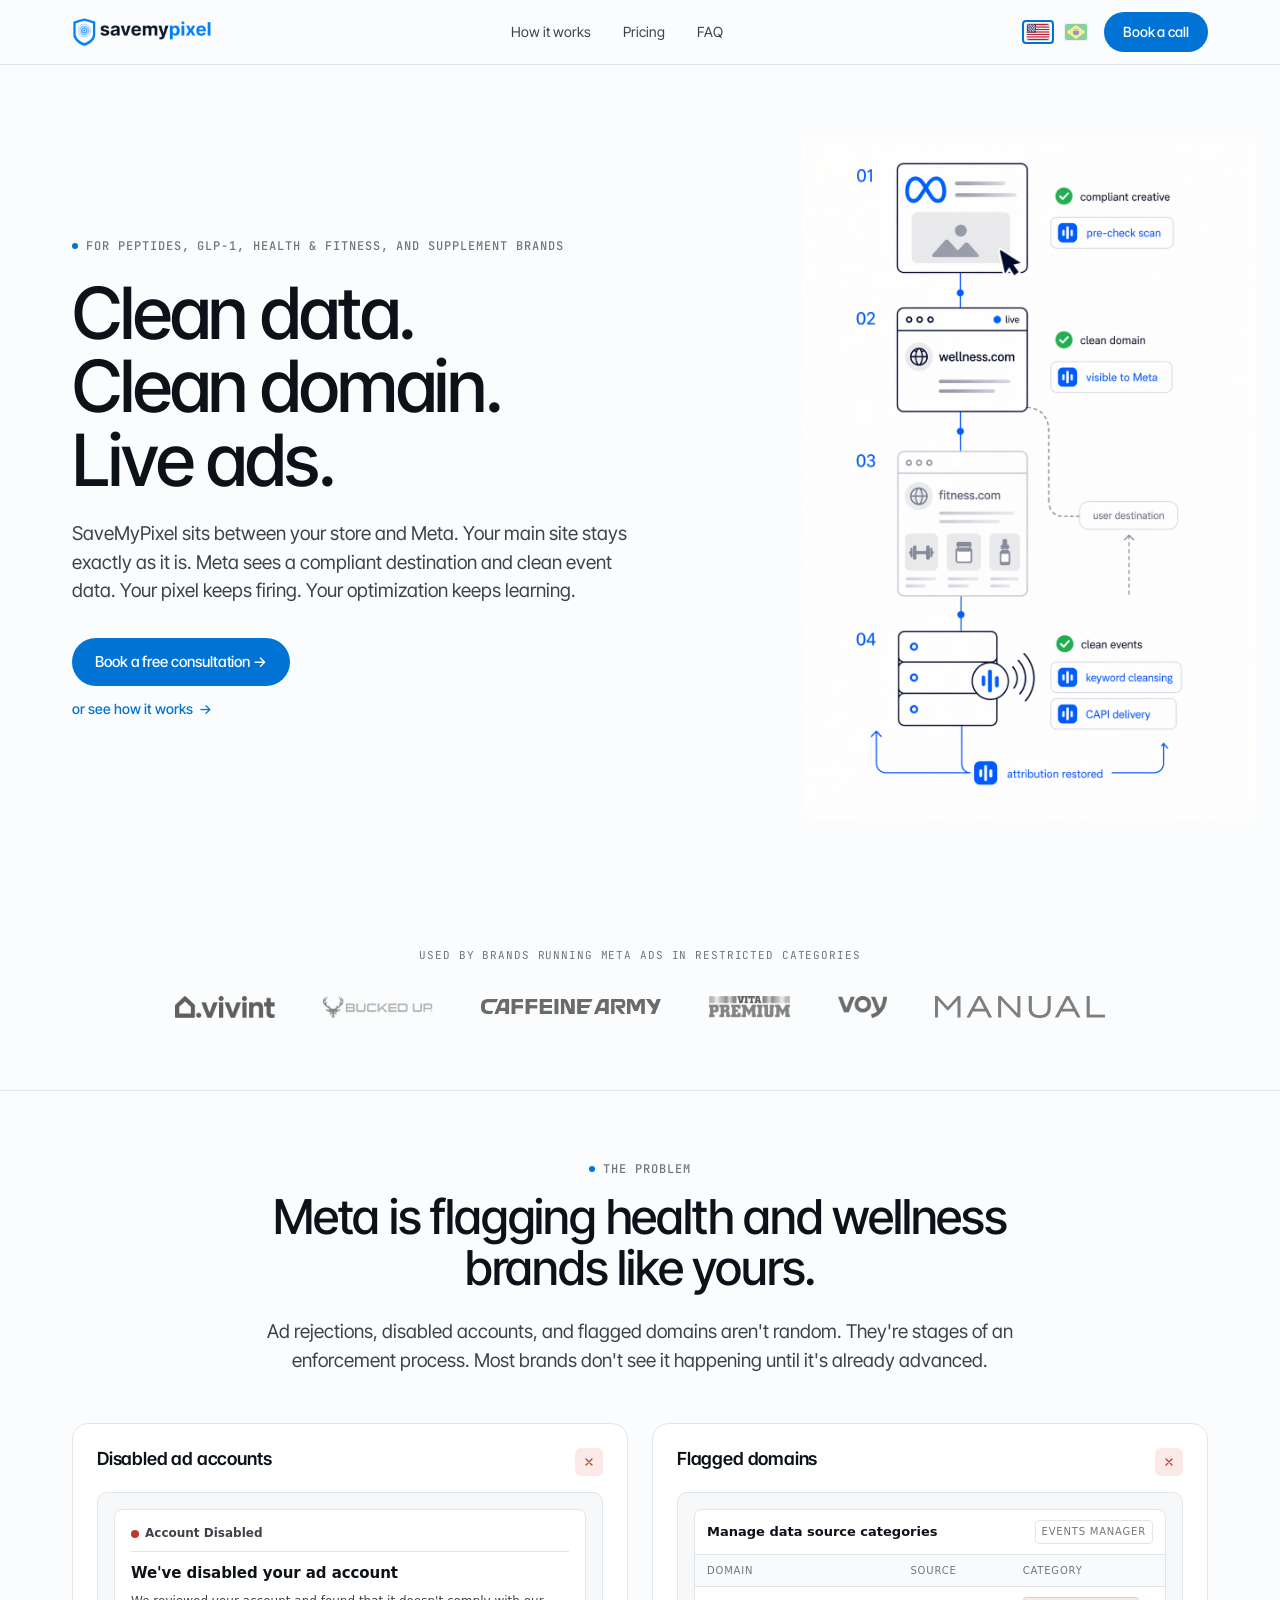
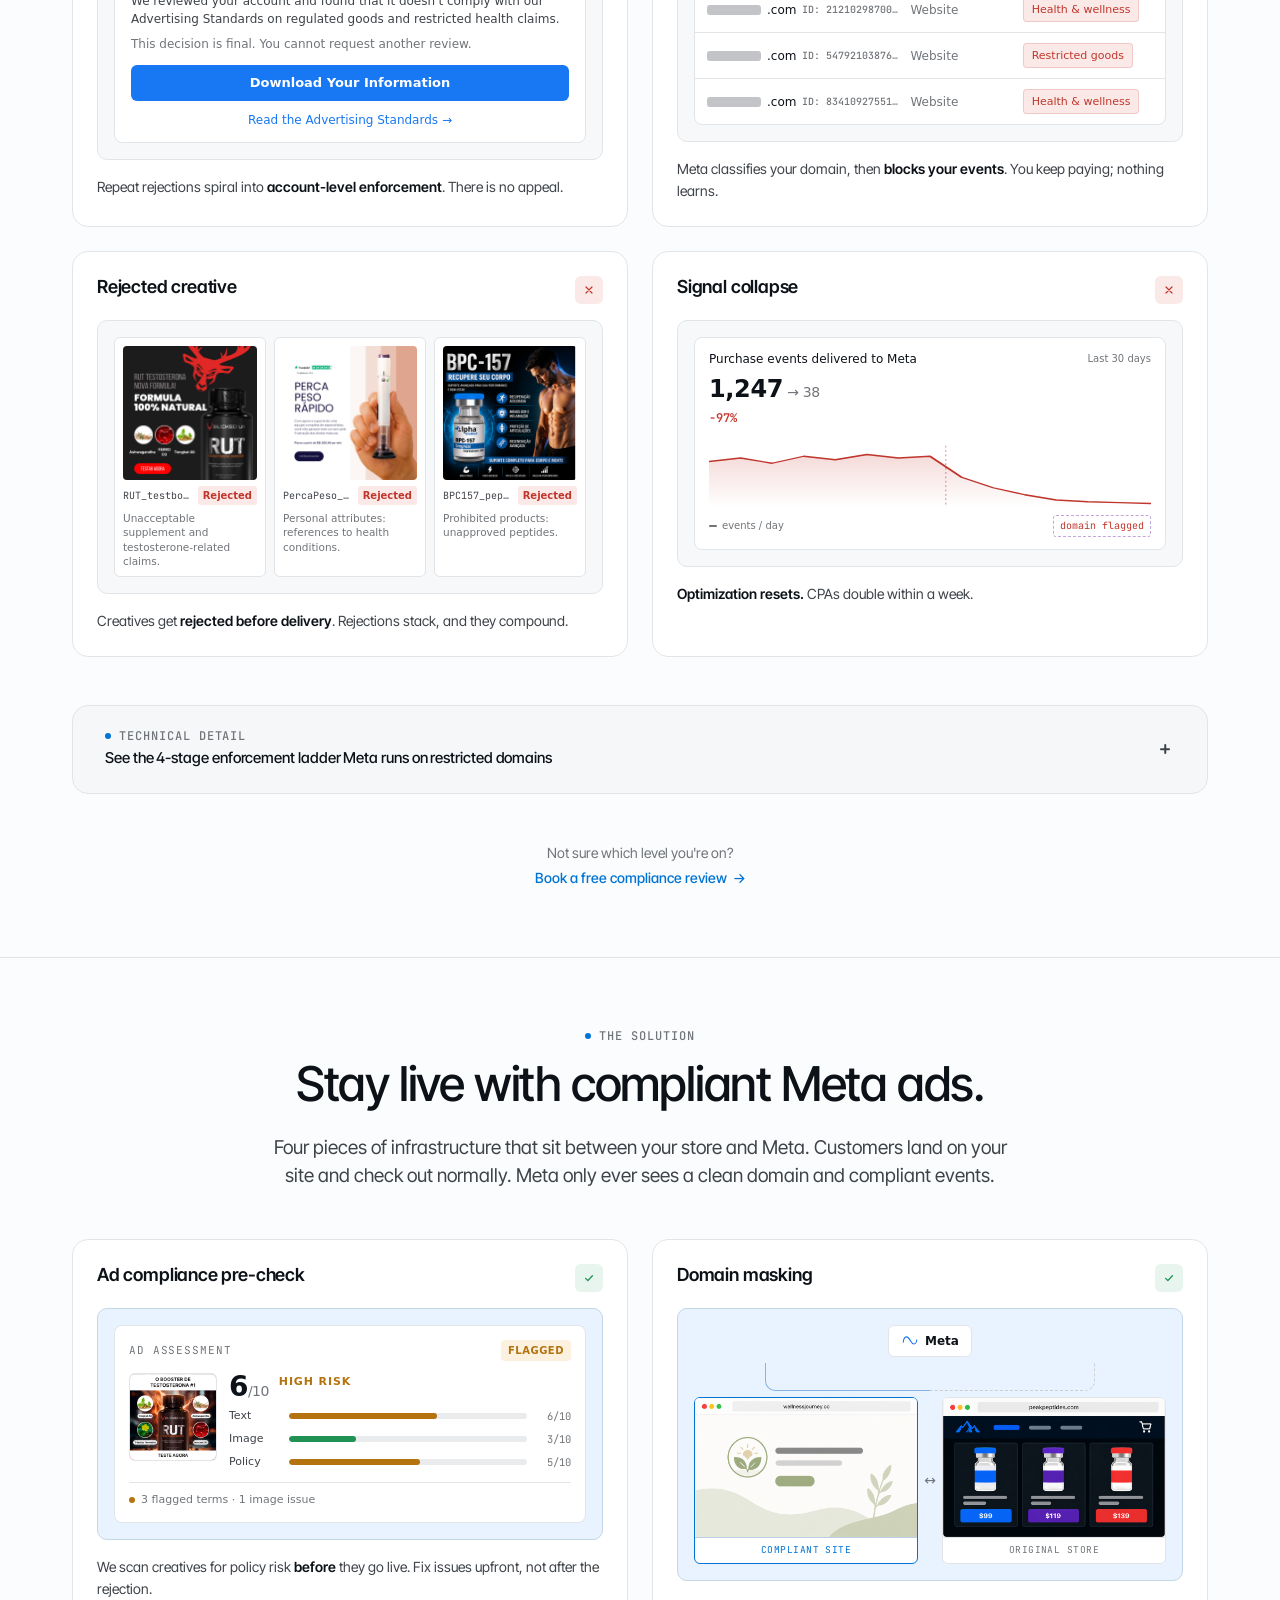
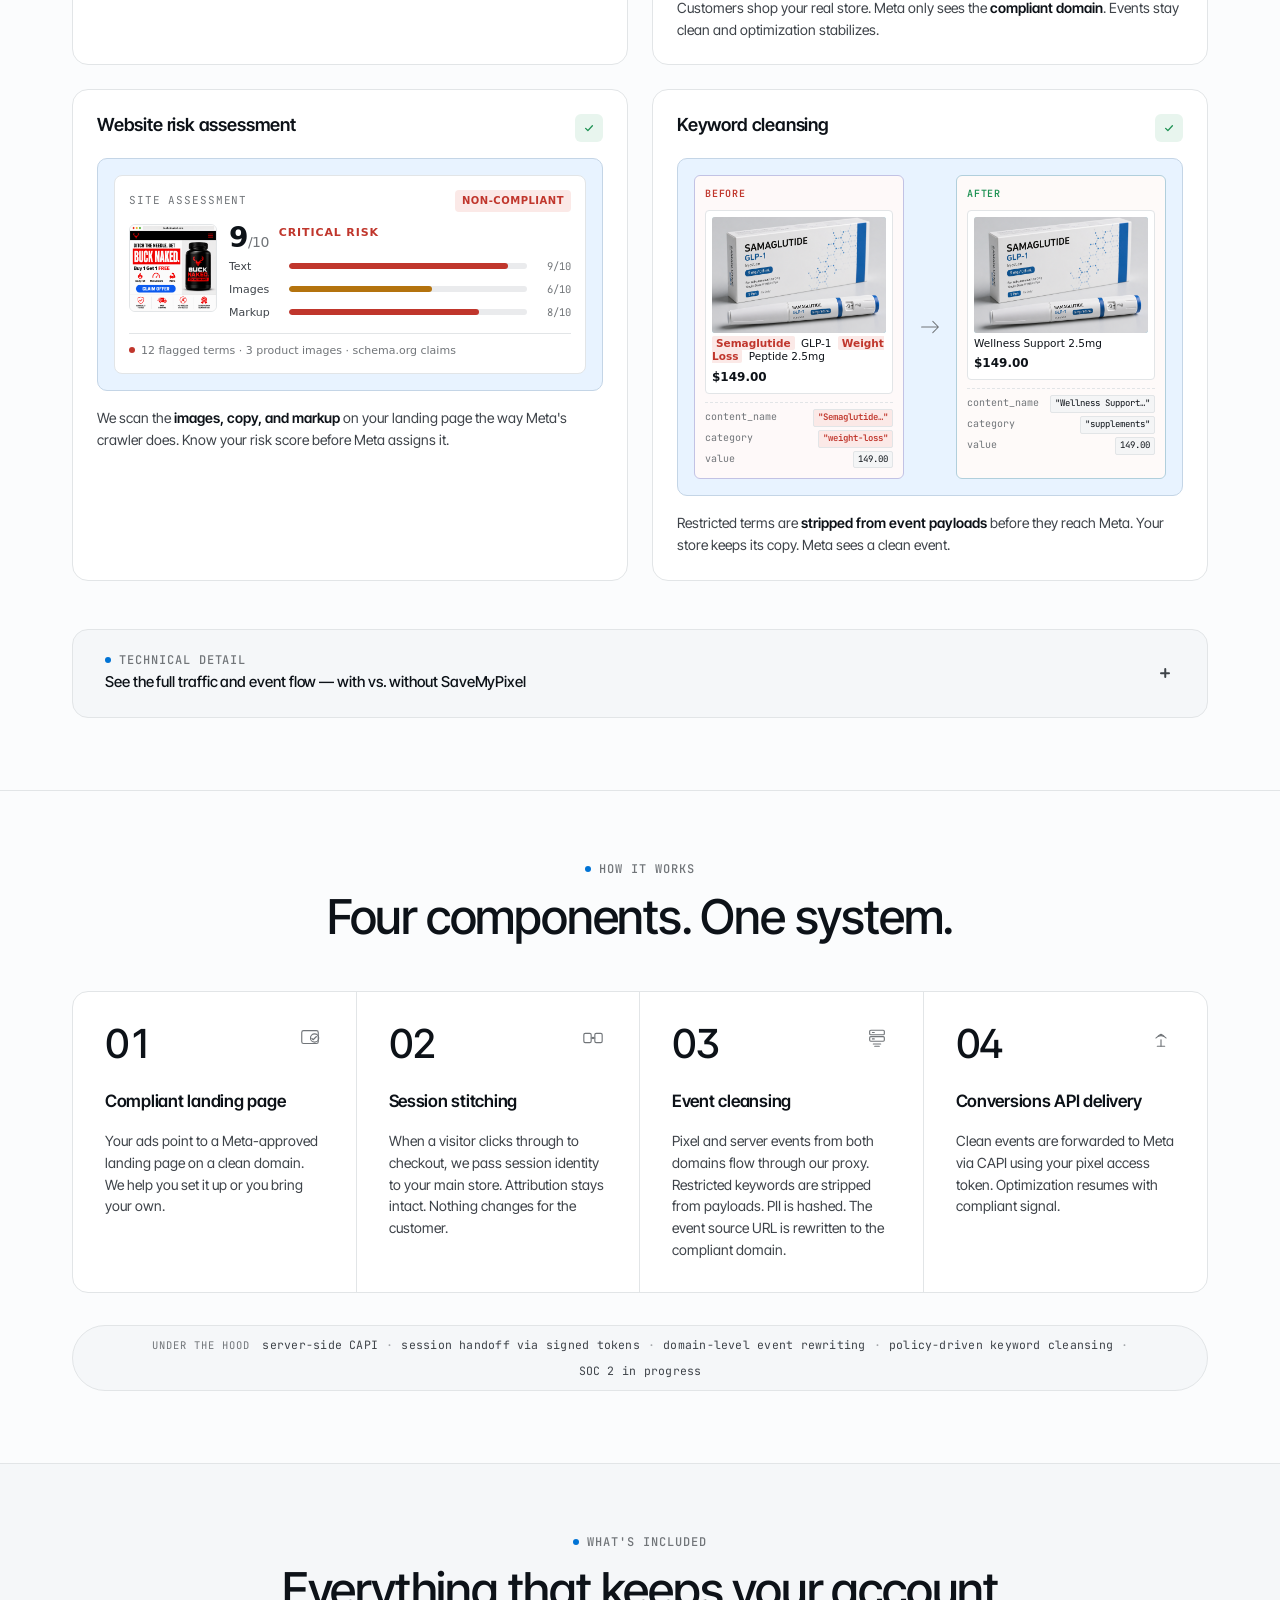
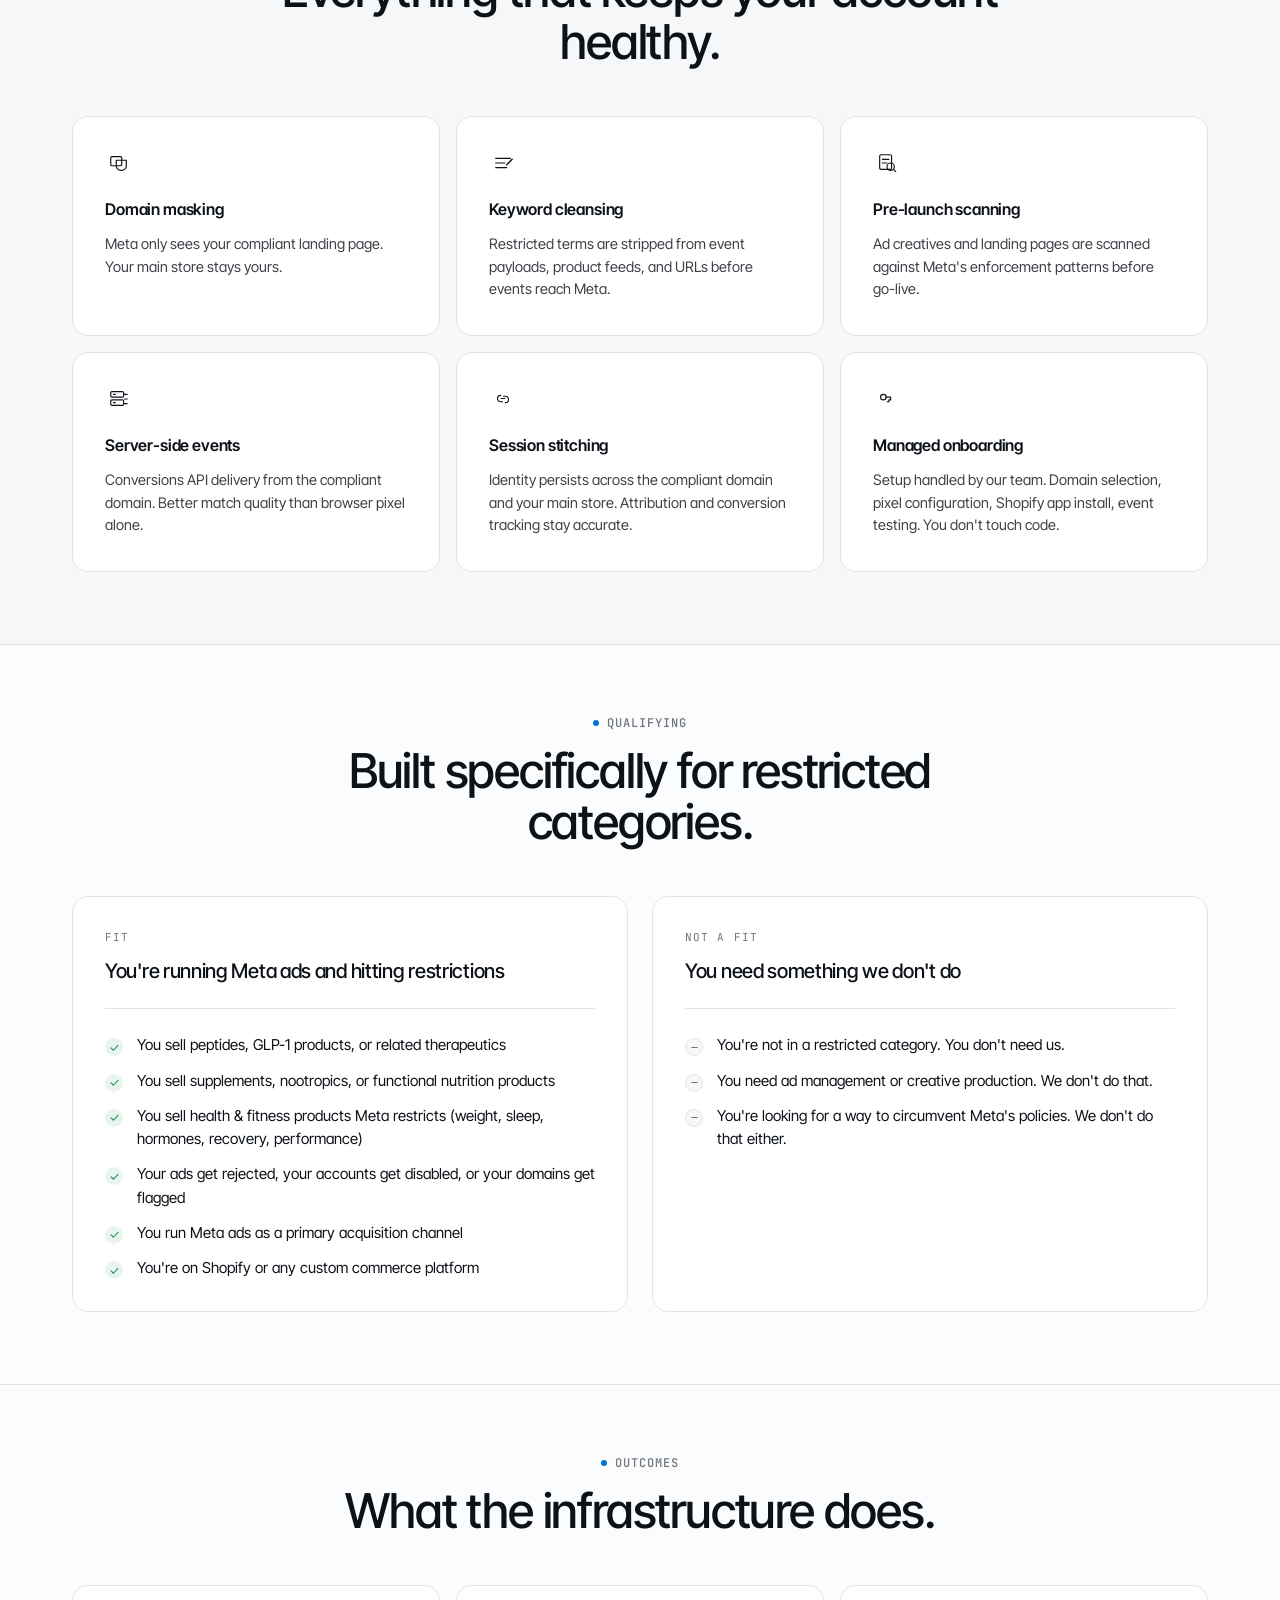
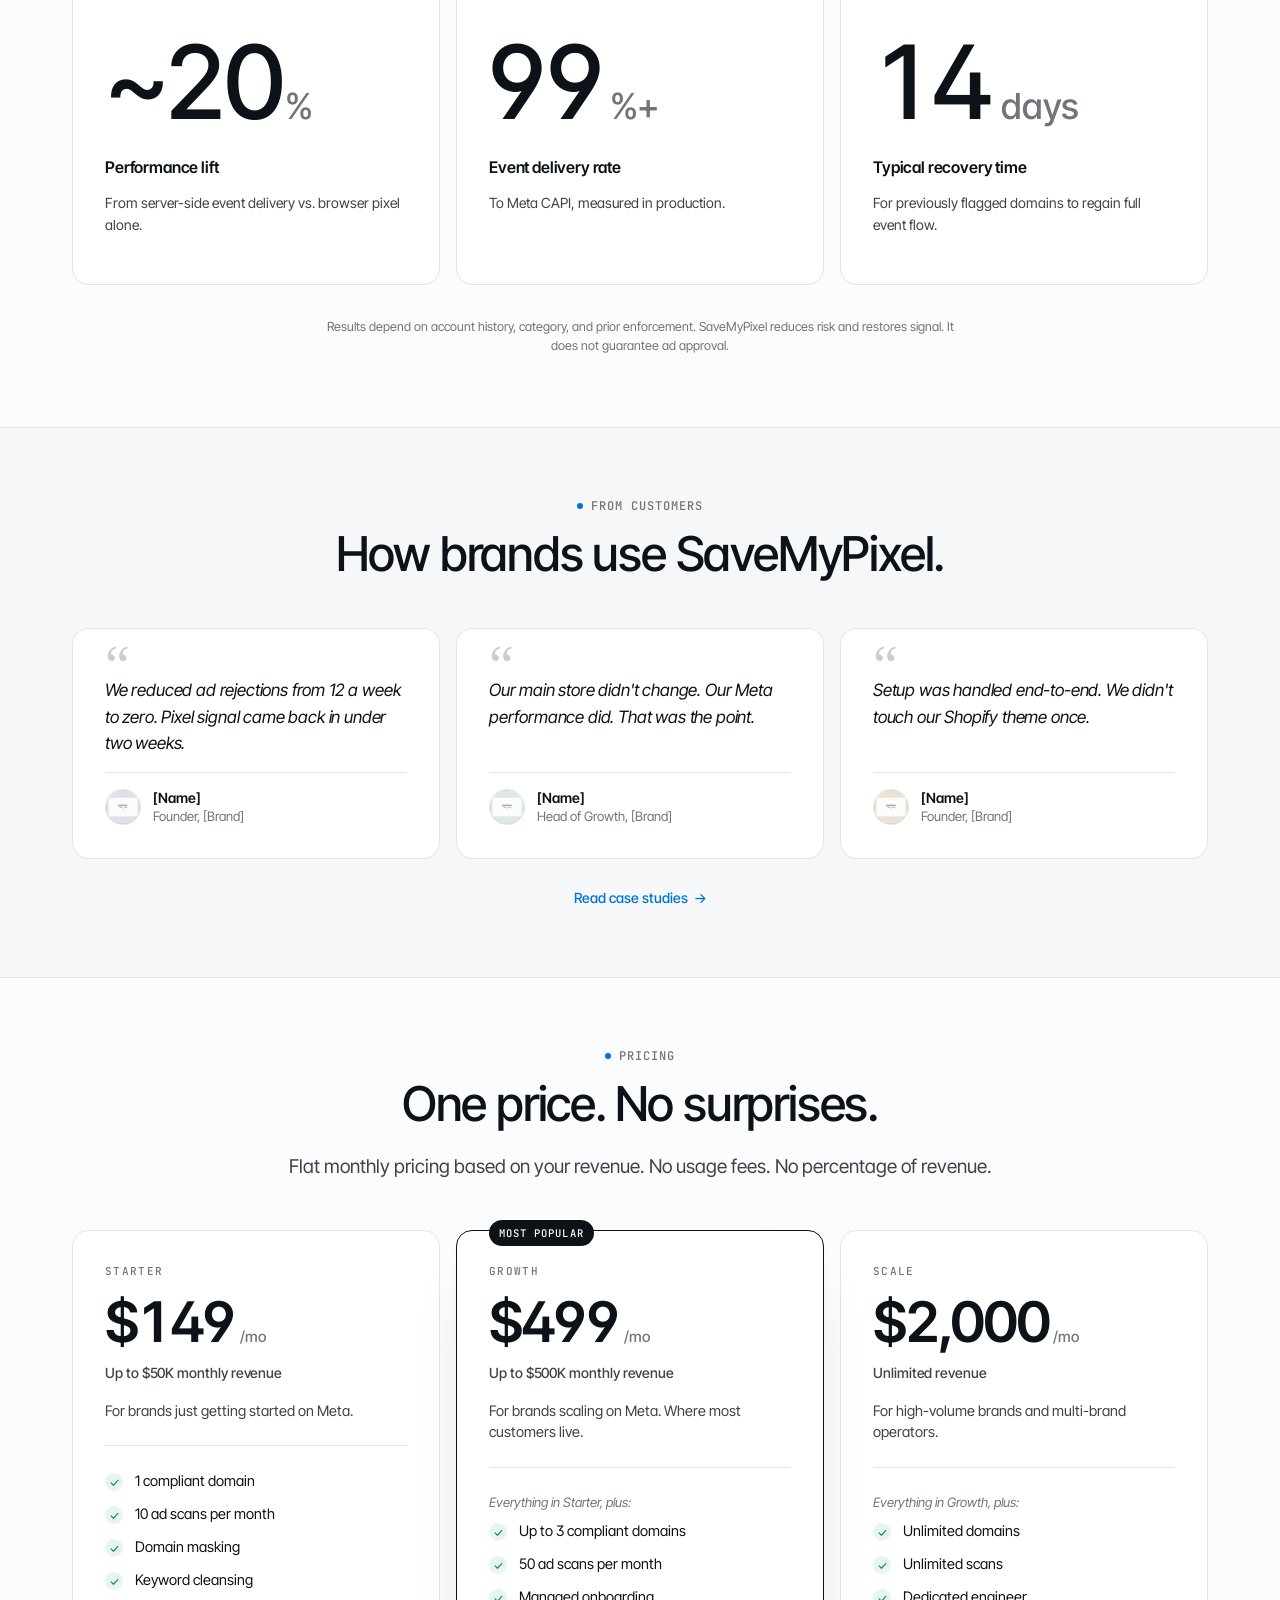
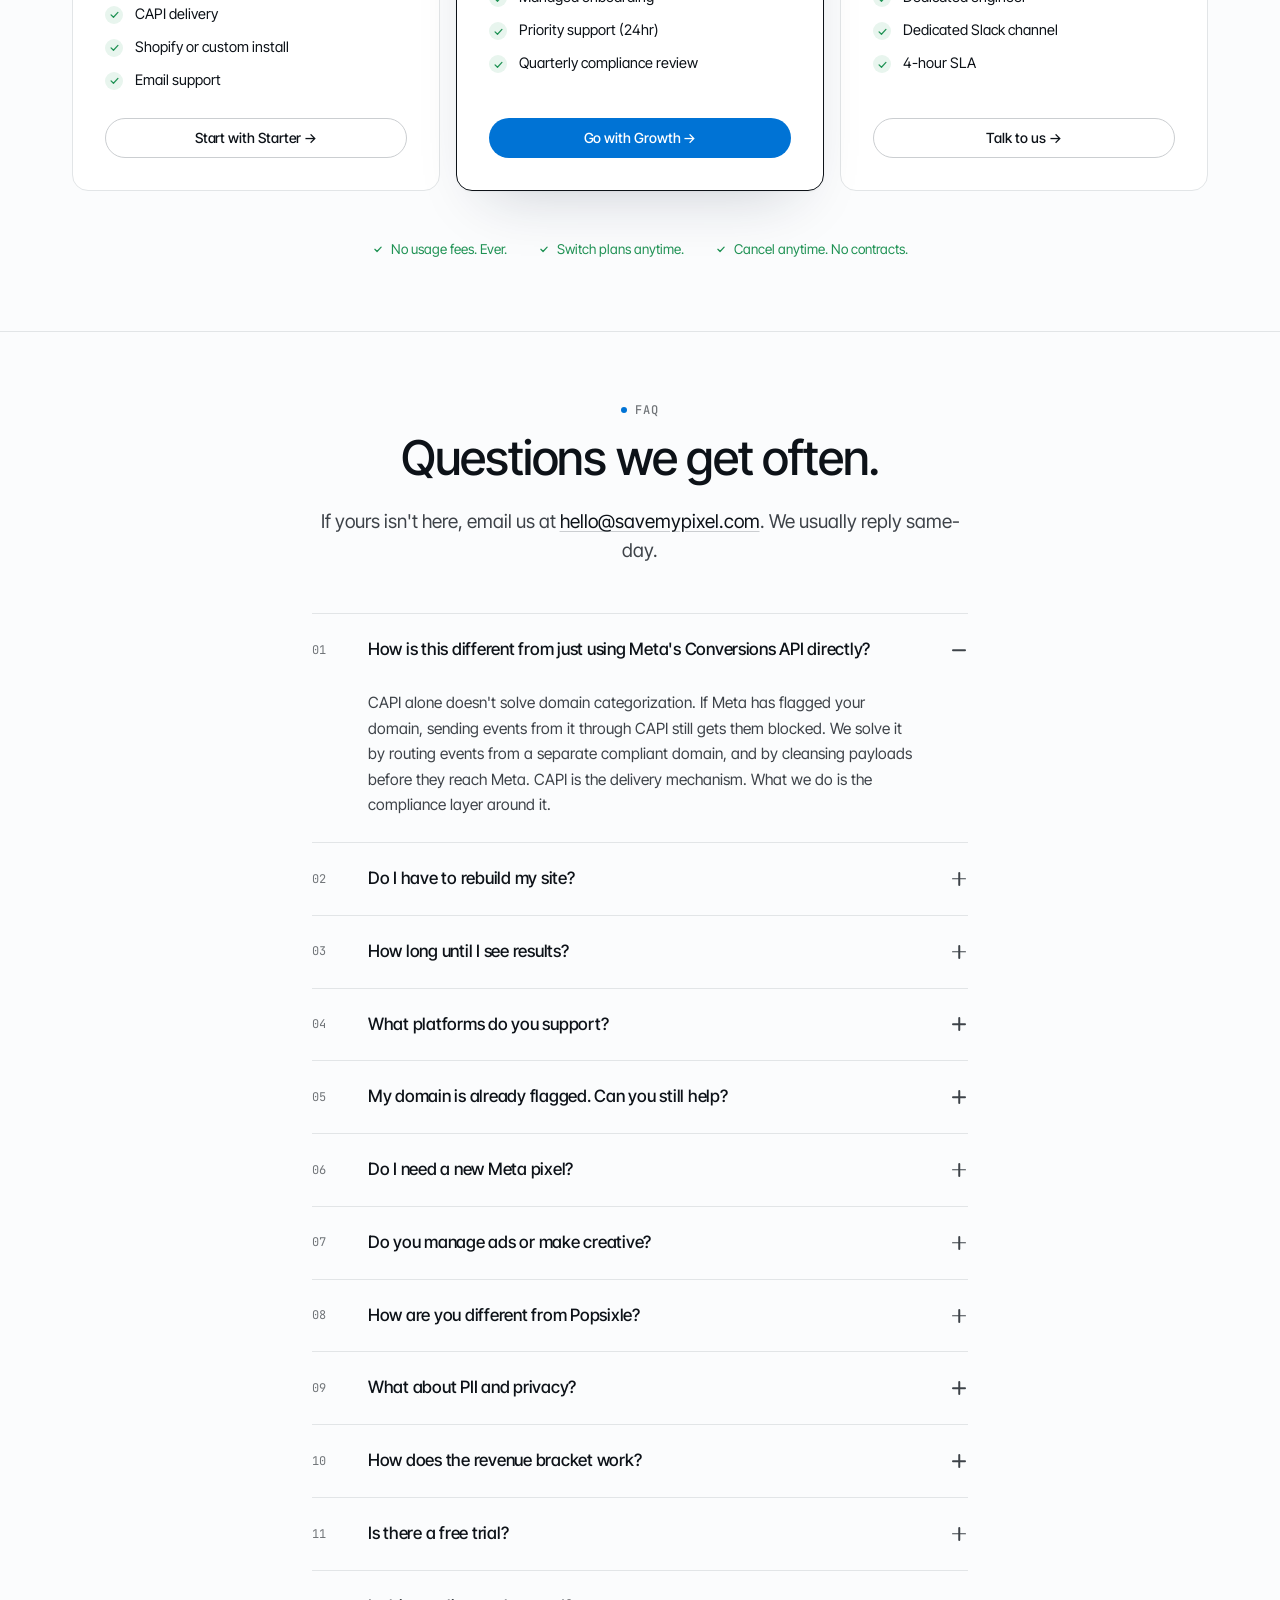
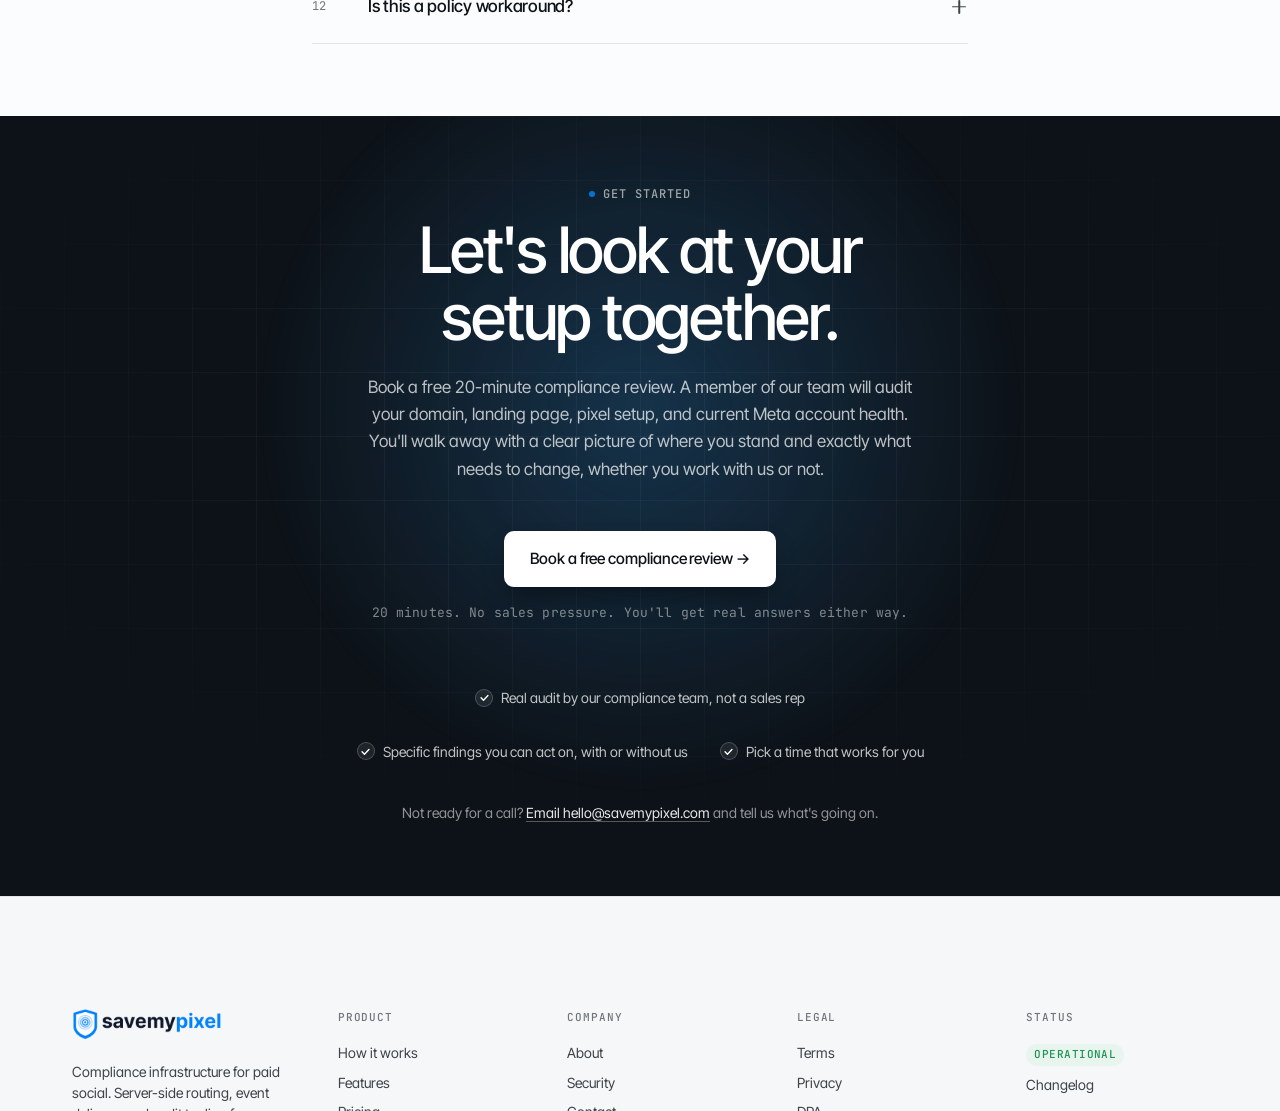
==== commit 956fcfe9: "add: PT-BR i18n, Supabase lead capture, mobile fixes - Full EN/PT-BR language switcher with IP detec" ====
--- a/index.html
+++ b/index.html
@@ -9,7 +9,7 @@
 <link rel="preconnect" href="https://fonts.gstatic.com" crossorigin>
 <link href="https://fonts.googleapis.com/css2?family=Inter+Tight:wght@400;500;600;700&family=JetBrains+Mono:wght@400;500;600&display=swap" rel="stylesheet">
 <link rel="stylesheet" href="styles/base.css">
-<link rel="stylesheet" href="styles/sections.css?v=4">
+<link rel="stylesheet" href="styles/sections.css?v=6">
 </head>
 <body>
 
@@ -23,6 +23,9 @@
 }/*EDITMODE-END*/;
 </script>
 
+<!-- i18n must run before anything else renders text -->
+<script src="scripts/i18n.js"></script>
+
 <!-- ========== NAV ========== -->
 <header class="nav">
   <div class="container nav-inner">
@@ -30,12 +33,55 @@
       <img class="brand-logo" src="assets/logo.png?v=2" alt="SaveMyPixel" width="170" height="34">
     </a>
     <nav class="nav-links" aria-label="Primary">
-      <a href="#how">How it works</a>
-      <a href="#pricing">Pricing</a>
-      <a href="#faq">FAQ</a>
+      <a href="#how" data-i18n="navHow">How it works</a>
+      <a href="#pricing" data-i18n="navPricing">Pricing</a>
+      <a href="#faq" data-i18n="navFaq">FAQ</a>
     </nav>
     <div class="nav-actions">
-      <a class="btn btn-primary" href="#check">Book a call</a>
+      <!-- Language switcher -->
+      <div class="lang-switcher" aria-label="Language">
+        <button class="lang-flag lang-flag--active" data-lang="en" aria-label="English" onclick="SMP_setLocale('en')">
+          <svg width="22" height="16" viewBox="0 0 22 16" aria-hidden="true" style="display:block;border-radius:2px;box-shadow:0 0 0 1px rgba(0,0,0,0.12)">
+            <rect width="22" height="16" fill="#B22234"/>
+            <rect y="1.23" width="22" height="1.23" fill="#fff"/>
+            <rect y="3.69" width="22" height="1.23" fill="#fff"/>
+            <rect y="6.15" width="22" height="1.23" fill="#fff"/>
+            <rect y="8.62" width="22" height="1.23" fill="#fff"/>
+            <rect y="11.08" width="22" height="1.23" fill="#fff"/>
+            <rect y="13.54" width="22" height="1.23" fill="#fff"/>
+            <rect width="9" height="8.62" fill="#3C3B6E"/>
+            <g fill="#fff">
+              <circle cx="1.1" cy="0.9" r="0.55"/>  <circle cx="2.35" cy="1.7" r="0.55"/>
+              <circle cx="3.6" cy="0.9" r="0.55"/>  <circle cx="4.85" cy="1.7" r="0.55"/>
+              <circle cx="6.1" cy="0.9" r="0.55"/>  <circle cx="7.35" cy="1.7" r="0.55"/>
+              <circle cx="1.75" cy="2.5" r="0.55"/> <circle cx="3" cy="3.3" r="0.55"/>
+              <circle cx="4.25" cy="2.5" r="0.55"/> <circle cx="5.5" cy="3.3" r="0.55"/>
+              <circle cx="6.75" cy="2.5" r="0.55"/> <circle cx="8" cy="3.3" r="0.55"/>
+              <circle cx="1.1" cy="4.1" r="0.55"/>  <circle cx="2.35" cy="4.9" r="0.55"/>
+              <circle cx="3.6" cy="4.1" r="0.55"/>  <circle cx="4.85" cy="4.9" r="0.55"/>
+              <circle cx="6.1" cy="4.1" r="0.55"/>  <circle cx="7.35" cy="4.9" r="0.55"/>
+              <circle cx="1.75" cy="5.7" r="0.55"/> <circle cx="3" cy="6.5" r="0.55"/>
+              <circle cx="4.25" cy="5.7" r="0.55"/> <circle cx="5.5" cy="6.5" r="0.55"/>
+              <circle cx="6.75" cy="5.7" r="0.55"/> <circle cx="8" cy="6.5" r="0.55"/>
+              <circle cx="1.1" cy="7.3" r="0.55"/>  <circle cx="3.6" cy="7.3" r="0.55"/>
+              <circle cx="6.1" cy="7.3" r="0.55"/>
+            </g>
+          </svg>
+        </button>
+        <button class="lang-flag" data-lang="pt" aria-label="Português" onclick="SMP_setLocale('pt')">
+          <svg width="22" height="16" viewBox="0 0 22 16" aria-hidden="true" style="display:block;border-radius:2px;box-shadow:0 0 0 1px rgba(0,0,0,0.12)">
+            <rect width="22" height="16" fill="#009C3B"/>
+            <rect x="5.5" width="11" height="16" fill="#009C3B"/>
+            <!-- diamond -->
+            <polygon points="11,1 20.5,8 11,15 1.5,8" fill="#FEDF00"/>
+            <!-- circle -->
+            <circle cx="11" cy="8" r="3.2" fill="#002776"/>
+            <!-- white stripe across circle -->
+            <path d="M7.95 6.5 Q11 5.2 14.05 6.5" stroke="#fff" stroke-width="0.9" fill="none"/>
+          </svg>
+        </button>
+      </div>
+      <a class="btn btn-primary" href="#check" data-book-call data-i18n="navCta">Book a call</a>
     </div>
   </div>
 </header>
@@ -46,13 +92,13 @@
 <section class="section hero" data-screen-label="01 Hero">
   <div class="container hero-grid">
     <div class="hero-copy">
-      <span class="eyebrow">For peptides, GLP-1, health &amp; fitness, and supplement brands</span>
-      <h1 class="display">Clean data.<br>Clean domain.<br>Live ads.</h1>
-      <p class="lead">SaveMyPixel sits between your store and Meta. Your main site stays exactly as it is. Meta sees a compliant destination and clean event data. Your pixel keeps firing. Your optimization keeps learning.</p>
+      <span class="eyebrow" data-i18n="heroEyebrow">For peptides, GLP-1, health &amp; fitness, and supplement brands</span>
+      <h1 class="display" data-i18n="heroH1">Clean data.<br>Clean domain.<br>Live ads.</h1>
+      <p class="lead" data-i18n="heroLead">SaveMyPixel sits between your store and Meta. Your main site stays exactly as it is. Meta sees a compliant destination and clean event data. Your pixel keeps firing. Your optimization keeps learning.</p>
       <div class="hero-cta-row">
-        <a class="btn btn-primary btn-lg" href="#check">Book a free consultation →</a>
-      </div>
-      <a class="arrow-link" href="#how" style="margin-top:-8px">or see how it works</a>
+        <a class="btn btn-primary btn-lg" href="#check" data-book-call data-i18n="heroCta">Book a free consultation →</a>
+      </div>
+      <a class="arrow-link" href="#how" style="margin-top:-8px" data-i18n="heroSeeHow">or see how it works</a>
     </div>
 
     <!-- Right-side illustration -->
@@ -66,7 +112,7 @@
 
   <!-- Trust strip -->
   <div class="container trust">
-    <p class="trust-label">Used by brands running Meta ads in restricted categories</p>
+    <p class="trust-label" data-i18n="trustLabel">Used by brands running Meta ads in restricted categories</p>
     <ul class="trust-logos" role="list">
       <li><img src="assets/trust-vivint.png" alt="Vivint" height="22"></li>
       <li><img src="assets/trust-buckedup.png" alt="Bucked Up" height="22"></li>
@@ -82,9 +128,9 @@
 <section class="section" id="problem" data-screen-label="02 Problem">
   <div class="container">
     <div class="section-head section-head--center">
-      <span class="eyebrow">The problem</span>
-      <h2 class="h1">Meta is flagging health and wellness brands like yours.</h2>
-      <p class="lead">Ad rejections, disabled accounts, and flagged domains aren't random. They're stages of an enforcement process. Most brands don't see it happening until it's already advanced.</p>
+      <span class="eyebrow" data-i18n="problemEyebrow">The problem</span>
+      <h2 class="h1" data-i18n="problemH2">Meta is flagging health and wellness brands like yours.</h2>
+      <p class="lead" data-i18n="problemLead">Ad rejections, disabled accounts, and flagged domains aren't random. They're stages of an enforcement process. Most brands don't see it happening until it's already advanced.</p>
     </div>
 
     <!-- 4 evidence cards -->
@@ -92,7 +138,7 @@
       <!-- Card 1: Disabled account -->
       <article class="ev-card">
         <header class="ev-head">
-          <h3 class="ev-title">Disabled ad accounts</h3>
+          <h3 class="ev-title" data-i18n="ev1Title">Disabled ad accounts</h3>
           <span class="ev-mark ev-mark--neg" aria-hidden="true">
             <svg viewBox="0 0 16 16" width="12" height="12"><path d="M4 4 L12 12 M12 4 L4 12" stroke="currentColor" stroke-width="1.6" stroke-linecap="round"/></svg>
           </span>
@@ -110,13 +156,13 @@
             <div class="mock-link">Read the Advertising Standards →</div>
           </div>
         </div>
-        <p class="ev-caption">Repeat rejections spiral into <strong>account-level enforcement</strong>. There is no appeal.</p>
+        <p class="ev-caption" data-i18n="ev1Caption">Repeat rejections spiral into <strong>account-level enforcement</strong>. There is no appeal.</p>
       </article>
 
       <!-- Card 2: Flagged domain -->
       <article class="ev-card">
         <header class="ev-head">
-          <h3 class="ev-title">Flagged domains</h3>
+          <h3 class="ev-title" data-i18n="ev2Title">Flagged domains</h3>
           <span class="ev-mark ev-mark--neg" aria-hidden="true">
             <svg viewBox="0 0 16 16" width="12" height="12"><path d="M4 4 L12 12 M12 4 L4 12" stroke="currentColor" stroke-width="1.6" stroke-linecap="round"/></svg>
           </span>
@@ -149,13 +195,13 @@
             </div>
           </div>
         </div>
-        <p class="ev-caption">Meta classifies your domain, then <strong>blocks your events</strong>. You keep paying; nothing learns.</p>
+        <p class="ev-caption" data-i18n="ev2Caption">Meta classifies your domain, then <strong>blocks your events</strong>. You keep paying; nothing learns.</p>
       </article>
 
       <!-- Card 3: Rejected ads -->
       <article class="ev-card">
         <header class="ev-head">
-          <h3 class="ev-title">Rejected creative</h3>
+          <h3 class="ev-title" data-i18n="ev3Title">Rejected creative</h3>
           <span class="ev-mark ev-mark--neg" aria-hidden="true">
             <svg viewBox="0 0 16 16" width="12" height="12"><path d="M4 4 L12 12 M12 4 L4 12" stroke="currentColor" stroke-width="1.6" stroke-linecap="round"/></svg>
           </span>
@@ -188,13 +234,13 @@
             </div>
           </div>
         </div>
-        <p class="ev-caption">Creatives get <strong>rejected before delivery</strong>. Rejections stack, and they compound.</p>
+        <p class="ev-caption" data-i18n="ev3Caption">Creatives get <strong>rejected before delivery</strong>. Rejections stack, and they compound.</p>
       </article>
 
       <!-- Card 4: Performance collapse -->
       <article class="ev-card">
         <header class="ev-head">
-          <h3 class="ev-title">Signal collapse</h3>
+          <h3 class="ev-title" data-i18n="ev4Title">Signal collapse</h3>
           <span class="ev-mark ev-mark--neg" aria-hidden="true">
             <svg viewBox="0 0 16 16" width="12" height="12"><path d="M4 4 L12 12 M12 4 L4 12" stroke="currentColor" stroke-width="1.6" stroke-linecap="round"/></svg>
           </span>
@@ -214,11 +260,8 @@
                   <stop offset="100%" stop-color="currentColor" stop-opacity="0"/>
                 </linearGradient>
               </defs>
-              <!-- area -->
               <path d="M 0 28 L 20 24 L 40 30 L 60 22 L 80 26 L 100 20 L 120 24 L 140 22 L 160 46 L 180 58 L 200 66 L 220 72 L 240 74 L 260 75 L 280 76 L 280 80 L 0 80 Z" fill="url(#chartFadeNeg)"/>
-              <!-- line -->
               <path d="M 0 28 L 20 24 L 40 30 L 60 22 L 80 26 L 100 20 L 120 24 L 140 22 L 160 46 L 180 58 L 200 66 L 220 72 L 240 74 L 260 75 L 280 76" fill="none" stroke="currentColor" stroke-width="1.5" stroke-linejoin="round"/>
-              <!-- drop marker -->
               <line x1="150" y1="10" x2="150" y2="78" stroke="currentColor" stroke-width="0.75" stroke-dasharray="2 3" opacity="0.5"/>
             </svg>
             <div class="mock-chart-foot">
@@ -227,7 +270,7 @@
             </div>
           </div>
         </div>
-        <p class="ev-caption">Event flow collapses. <strong>Optimization resets.</strong> CPAs double within a week.</p>
+        <p class="ev-caption" data-i18n="ev4Caption"><strong>Optimization resets.</strong> CPAs double within a week.</p>
       </article>
     </div>
 
@@ -235,8 +278,8 @@
     <details class="ladder-details">
       <summary>
         <span class="ladder-sum-label">
-          <span class="eyebrow">Technical detail</span>
-          <span class="ladder-sum-text">See the 4-stage enforcement ladder Meta runs on restricted domains</span>
+          <span class="eyebrow" data-i18n="ladderEyebrow">Technical detail</span>
+          <span class="ladder-sum-text" data-i18n="ladderSumText">See the 4-stage enforcement ladder Meta runs on restricted domains</span>
         </span>
         <span class="ladder-sum-icon" aria-hidden="true"></span>
       </summary>
@@ -244,9 +287,9 @@
         <ol class="ladder-steps" aria-label="Enforcement ladder">
           <li class="step" data-step="0">
             <div class="step-card">
-              <span class="step-level">Level 00</span>
-              <h3 class="step-name">Domain categorized</h3>
-              <p class="step-desc">Meta's crawler scans your destination URL and tags your domain as restricted. You receive no notification.</p>
+              <span class="step-level" data-i18n="step0Level">Level 00</span>
+              <h3 class="step-name" data-i18n="step0Name">Domain categorized</h3>
+              <p class="step-desc" data-i18n="step0Desc">Meta's crawler scans your destination URL and tags your domain as restricted. You receive no notification.</p>
               <span class="step-indicator" aria-label="Signal integrity: full" data-signal="4">
                 <svg viewBox="0 0 24 24" width="24" height="24" aria-hidden="true"><circle cx="12" cy="12" r="10" fill="currentColor"/></svg>
               </span>
@@ -254,9 +297,9 @@
           </li>
           <li class="step" data-step="1">
             <div class="step-card">
-              <span class="step-level">Level 01</span>
-              <h3 class="step-name">Event metadata blocked</h3>
-              <p class="step-desc">Your pixel still fires, but Meta strips product names, values, and categories from incoming events before ingestion.</p>
+              <span class="step-level" data-i18n="step1Level">Level 01</span>
+              <h3 class="step-name" data-i18n="step1Name">Event metadata blocked</h3>
+              <p class="step-desc" data-i18n="step1Desc">Your pixel still fires, but Meta strips product names, values, and categories from incoming events before ingestion.</p>
               <span class="step-indicator" aria-label="Signal integrity: three quarters" data-signal="3">
                 <svg viewBox="0 0 24 24" width="24" height="24" aria-hidden="true">
                   <circle cx="12" cy="12" r="10" fill="none" stroke="currentColor" stroke-width="1.25"/>
@@ -267,9 +310,9 @@
           </li>
           <li class="step" data-step="2">
             <div class="step-card">
-              <span class="step-level">Level 02</span>
-              <h3 class="step-name">Purchase events blocked</h3>
-              <p class="step-desc">The conversion signal Meta's algorithm optimizes on stops flowing. Delivery quality degrades across all campaigns.</p>
+              <span class="step-level" data-i18n="step2Level">Level 02</span>
+              <h3 class="step-name" data-i18n="step2Name">Purchase events blocked</h3>
+              <p class="step-desc" data-i18n="step2Desc">The conversion signal Meta's algorithm optimizes on stops flowing. Delivery quality degrades across all campaigns.</p>
               <span class="step-indicator" aria-label="Signal integrity: one quarter" data-signal="1">
                 <svg viewBox="0 0 24 24" width="24" height="24" aria-hidden="true">
                   <circle cx="12" cy="12" r="10" fill="none" stroke="currentColor" stroke-width="1.25"/>
@@ -280,9 +323,9 @@
           </li>
           <li class="step" data-step="3">
             <div class="step-card">
-              <span class="step-level">Level 03</span>
-              <h3 class="step-name">All events blocked</h3>
-              <p class="step-desc">Pixel data is dropped entirely. Your ad account has no signal to optimize on, and creative-level learning resets.</p>
+              <span class="step-level" data-i18n="step3Level">Level 03</span>
+              <h3 class="step-name" data-i18n="step3Name">All events blocked</h3>
+              <p class="step-desc" data-i18n="step3Desc">Pixel data is dropped entirely. Your ad account has no signal to optimize on, and creative-level learning resets.</p>
               <span class="step-indicator" aria-label="Signal integrity: empty" data-signal="0">
                 <svg viewBox="0 0 24 24" width="24" height="24" aria-hidden="true">
                   <circle cx="12" cy="12" r="10" fill="none" stroke="currentColor" stroke-width="1.25"/>
@@ -295,8 +338,8 @@
     </details>
 
     <div class="ladder-foot">
-      <p class="small">Not sure which level you're on?</p>
-      <a class="arrow-link" href="#check">Book a free compliance review</a>
+      <p class="small" data-i18n="ladderFootSmall">Not sure which level you're on?</p>
+      <a class="arrow-link" href="#check" data-book-call data-i18n="ladderFootLink">Book a free compliance review</a>
     </div>
   </div>
 </section>
@@ -305,9 +348,9 @@
 <section class="section" id="solution" data-screen-label="03 Solution">
   <div class="container">
     <div class="section-head section-head--center">
-      <span class="eyebrow">The solution</span>
-      <h2 class="h1">Stay live with compliant Meta ads.</h2>
-      <p class="lead">Four pieces of infrastructure that sit between your store and Meta. Customers land on your site and check out normally. Meta only ever sees a clean domain and compliant events.</p>
+      <span class="eyebrow" data-i18n="solutionEyebrow">The solution</span>
+      <h2 class="h1" data-i18n="solutionH2">Stay live with compliant Meta ads.</h2>
+      <p class="lead" data-i18n="solutionLead">Four pieces of infrastructure that sit between your store and Meta. Customers land on your site and check out normally. Meta only ever sees a clean domain and compliant events.</p>
     </div>
 
     <!-- 4 solution cards -->
@@ -315,7 +358,7 @@
       <!-- Card 1: Ad compliance pre-check -->
       <article class="sol-card">
         <header class="sol-head">
-          <h3 class="sol-title">Ad compliance pre-check</h3>
+          <h3 class="sol-title" data-i18n="sol1Title">Ad compliance pre-check</h3>
           <span class="sol-mark sol-mark--ok" aria-hidden="true">
             <svg viewBox="0 0 16 16" width="12" height="12"><path d="M3.5 8.5 L6.5 11.5 L12.5 5" fill="none" stroke="currentColor" stroke-width="1.8" stroke-linecap="round" stroke-linejoin="round"/></svg>
           </span>
@@ -356,13 +399,13 @@
             </div>
           </div>
         </div>
-        <p class="sol-caption">We scan creatives for policy risk <strong>before</strong> they go live. Fix issues upfront, not after the rejection.</p>
+        <p class="sol-caption" data-i18n="sol1Caption">We scan creatives for policy risk <strong>before</strong> they go live. Fix issues upfront, not after the rejection.</p>
       </article>
 
       <!-- Card 2: Domain masking -->
       <article class="sol-card">
         <header class="sol-head">
-          <h3 class="sol-title">Domain masking</h3>
+          <h3 class="sol-title" data-i18n="sol2Title">Domain masking</h3>
           <span class="sol-mark sol-mark--ok" aria-hidden="true">
             <svg viewBox="0 0 16 16" width="12" height="12"><path d="M3.5 8.5 L6.5 11.5 L12.5 5" fill="none" stroke="currentColor" stroke-width="1.8" stroke-linecap="round" stroke-linejoin="round"/></svg>
           </span>
@@ -386,23 +429,23 @@
             <div class="mask-bottom">
               <div class="mask-screen mask-screen--clean">
                 <div class="mask-screen-body mask-screen-body--clean" aria-hidden="true"><img src="assets/mask-clean.png?v=2" alt="" loading="lazy"></div>
-                <span class="mask-screen-label">Compliant Site</span>
+                <span class="mask-screen-label" data-i18n="baWith">Compliant Site</span>
               </div>
               <span class="mask-arrow" aria-hidden="true">↔</span>
               <div class="mask-screen mask-screen--real">
                 <div class="mask-screen-body mask-screen-body--real" aria-hidden="true"><img src="assets/mask-real.png?v=2" alt="" loading="lazy"></div>
-                <span class="mask-screen-label">Original Store</span>
+                <span class="mask-screen-label" data-i18n="baWithout">Original Store</span>
               </div>
             </div>
           </div>
         </div>
-        <p class="sol-caption">Customers shop your real store. Meta only sees the <strong>compliant domain</strong>. Events stay clean and optimization stabilizes.</p>
+        <p class="sol-caption" data-i18n="sol2Caption">Customers shop your real store. Meta only sees the <strong>compliant domain</strong>. Events stay clean and optimization stabilizes.</p>
       </article>
 
       <!-- Card 3: Website risk assessment -->
       <article class="sol-card">
         <header class="sol-head">
-          <h3 class="sol-title">Website risk assessment</h3>
+          <h3 class="sol-title" data-i18n="sol3Title">Website risk assessment</h3>
           <span class="sol-mark sol-mark--ok" aria-hidden="true">
             <svg viewBox="0 0 16 16" width="12" height="12"><path d="M3.5 8.5 L6.5 11.5 L12.5 5" fill="none" stroke="currentColor" stroke-width="1.8" stroke-linecap="round" stroke-linejoin="round"/></svg>
           </span>
@@ -443,13 +486,13 @@
             </div>
           </div>
         </div>
-        <p class="sol-caption">We scan the <strong>images, copy, and markup</strong> on your landing page the way Meta's crawler does. Know your risk score before Meta assigns it.</p>
+        <p class="sol-caption" data-i18n="sol3Caption">We scan the <strong>images, copy, and markup</strong> on your landing page the way Meta's crawler does. Know your risk score before Meta assigns it.</p>
       </article>
 
       <!-- Card 4: Keyword cleansing -->
       <article class="sol-card">
         <header class="sol-head">
-          <h3 class="sol-title">Keyword cleansing</h3>
+          <h3 class="sol-title" data-i18n="sol4Title">Keyword cleansing</h3>
           <span class="sol-mark sol-mark--ok" aria-hidden="true">
             <svg viewBox="0 0 16 16" width="12" height="12"><path d="M3.5 8.5 L6.5 11.5 L12.5 5" fill="none" stroke="currentColor" stroke-width="1.8" stroke-linecap="round" stroke-linejoin="round"/></svg>
           </span>
@@ -496,7 +539,7 @@
             </div>
           </div>
         </div>
-        <p class="sol-caption">Restricted terms are <strong>stripped from event payloads</strong> before they reach Meta. Your store keeps its copy. Meta sees a clean event.</p>
+        <p class="sol-caption" data-i18n="sol4Caption">Restricted terms are <strong>stripped from event payloads</strong> before they reach Meta. Your store keeps its copy. Meta sees a clean event.</p>
       </article>
     </div>
 
@@ -504,19 +547,18 @@
     <details class="ladder-details">
       <summary>
         <span class="ladder-sum-label">
-          <span class="eyebrow">Technical detail</span>
-          <span class="ladder-sum-text">See the full traffic and event flow — with vs. without SaveMyPixel</span>
+          <span class="eyebrow" data-i18n="solFlowEyebrow">Technical detail</span>
+          <span class="ladder-sum-text" data-i18n="solFlowSumText">See the full traffic and event flow — with vs. without SaveMyPixel</span>
         </span>
         <span class="ladder-sum-icon" aria-hidden="true"></span>
       </summary>
       <div class="ladder-details-body">
-
     <div class="ba-diagram">
       <!-- LEFT: without -->
       <div class="ba-col ba-col--without">
         <div class="ba-head">
-          <span class="ba-label">Standard setup</span>
-          <span class="ba-kicker">without savemypixel</span>
+          <span class="ba-label" data-i18n="baWithout">Standard setup</span>
+          <span class="ba-kicker" data-i18n="baWithoutKicker">without savemypixel</span>
         </div>
         <ol class="flow-list" aria-label="Standard setup flow">
           <li class="fnode"><span class="fnode-name">Meta ad</span></li>
@@ -546,8 +588,8 @@
       <!-- RIGHT: with -->
       <div class="ba-col ba-col--with">
         <div class="ba-head">
-          <span class="ba-label">With SaveMyPixel</span>
-          <span class="ba-kicker">compliant routing</span>
+          <span class="ba-label" data-i18n="baWith">With SaveMyPixel</span>
+          <span class="ba-kicker" data-i18n="baWithKicker">compliant routing</span>
         </div>
         <ol class="flow-list" aria-label="With SaveMyPixel flow">
           <li class="fnode"><span class="fnode-name">Meta ad</span></li>
@@ -587,8 +629,8 @@
 <section class="section" id="how" data-screen-label="04 How it works">
   <div class="container">
     <div class="section-head section-head--center">
-      <span class="eyebrow">How it works</span>
-      <h2 class="h1">Four components. One system.</h2>
+      <span class="eyebrow" data-i18n="hiwEyebrow">How it works</span>
+      <h2 class="h1" data-i18n="hiwH2">Four components. One system.</h2>
     </div>
 
     <ol class="hiw-grid" aria-label="Four components">
@@ -603,8 +645,8 @@
             </svg>
           </span>
         </div>
-        <h3 class="hiw-title">Compliant landing page</h3>
-        <p class="hiw-desc">Your ads point to a Meta-approved landing page on a clean domain. We help you set it up or you bring your own.</p>
+        <h3 class="hiw-title" data-i18n="hiw1Title">Compliant landing page</h3>
+        <p class="hiw-desc" data-i18n="hiw1Desc">Your ads point to a Meta-approved landing page on a clean domain. We help you set it up or you bring your own.</p>
       </li>
 
       <li class="hiw-card">
@@ -619,8 +661,8 @@
             </svg>
           </span>
         </div>
-        <h3 class="hiw-title">Session stitching</h3>
-        <p class="hiw-desc">When a visitor clicks through to checkout, we pass session identity to your main store. Attribution stays intact. Nothing changes for the customer.</p>
+        <h3 class="hiw-title" data-i18n="hiw2Title">Session stitching</h3>
+        <p class="hiw-desc" data-i18n="hiw2Desc">When a visitor clicks through to checkout, we pass session identity to your main store. Attribution stays intact. Nothing changes for the customer.</p>
       </li>
 
       <li class="hiw-card">
@@ -635,8 +677,8 @@
             </svg>
           </span>
         </div>
-        <h3 class="hiw-title">Event cleansing</h3>
-        <p class="hiw-desc">Pixel and server events from both domains flow through our proxy. Restricted keywords are stripped from payloads. PII is hashed. The event source URL is rewritten to the compliant domain.</p>
+        <h3 class="hiw-title" data-i18n="hiw3Title">Event cleansing</h3>
+        <p class="hiw-desc" data-i18n="hiw3Desc">Pixel and server events from both domains flow through our proxy. Restricted keywords are stripped from payloads. PII is hashed. The event source URL is rewritten to the compliant domain.</p>
       </li>
 
       <li class="hiw-card">
@@ -652,8 +694,8 @@
             </svg>
           </span>
         </div>
-        <h3 class="hiw-title">Conversions API delivery</h3>
-        <p class="hiw-desc">Clean events are forwarded to Meta via CAPI using your pixel access token. Optimization resumes with compliant signal.</p>
+        <h3 class="hiw-title" data-i18n="hiw4Title">Conversions API delivery</h3>
+        <p class="hiw-desc" data-i18n="hiw4Desc">Clean events are forwarded to Meta via CAPI using your pixel access token. Optimization resumes with compliant signal.</p>
       </li>
     </ol>
 
@@ -678,8 +720,8 @@
 <section class="section muted" id="features" data-screen-label="05 Features">
   <div class="container">
     <div class="section-head section-head--center">
-      <span class="eyebrow">What's included</span>
-      <h2 class="h1">Everything that keeps your account healthy.</h2>
+      <span class="eyebrow" data-i18n="featuresEyebrow">What's included</span>
+      <h2 class="h1" data-i18n="featuresH2">Everything that keeps your account healthy.</h2>
     </div>
 
     <ul class="features" role="list">
@@ -690,8 +732,8 @@
             <path d="M9 9 h11 v6 a5 5 0 0 1 -5.5 5 a5 5 0 0 1 -5.5 -5 z"/>
           </svg>
         </span>
-        <h3 class="feat-name">Domain masking</h3>
-        <p class="feat-desc">Meta only sees your compliant landing page. Your main store stays yours.</p>
+        <h3 class="feat-name" data-i18n="feat1Name">Domain masking</h3>
+        <p class="feat-desc" data-i18n="feat1Desc">Meta only sees your compliant landing page. Your main store stays yours.</p>
       </li>
 
       <li class="feat">
@@ -701,8 +743,8 @@
             <path d="M16 14 l6 -6" stroke-width="1.5"/>
           </svg>
         </span>
-        <h3 class="feat-name">Keyword cleansing</h3>
-        <p class="feat-desc">Restricted terms are stripped from event payloads, product feeds, and URLs before events reach Meta.</p>
+        <h3 class="feat-name" data-i18n="feat2Name">Keyword cleansing</h3>
+        <p class="feat-desc" data-i18n="feat2Desc">Restricted terms are stripped from event payloads, product feeds, and URLs before events reach Meta.</p>
       </li>
 
       <li class="feat">
@@ -714,8 +756,8 @@
             <path d="M19 19 l2.5 2.5"/>
           </svg>
         </span>
-        <h3 class="feat-name">Pre-launch scanning</h3>
-        <p class="feat-desc">Ad creatives and landing pages are scanned against Meta's enforcement patterns before go-live.</p>
+        <h3 class="feat-name" data-i18n="feat3Name">Pre-launch scanning</h3>
+        <p class="feat-desc" data-i18n="feat3Desc">Ad creatives and landing pages are scanned against Meta's enforcement patterns before go-live.</p>
       </li>
 
       <li class="feat">
@@ -727,8 +769,8 @@
             <path d="M18 7 h3 M18 12 h3 M18 17 h3"/>
           </svg>
         </span>
-        <h3 class="feat-name">Server-side events</h3>
-        <p class="feat-desc">Conversions API delivery from the compliant domain. Better match quality than browser pixel alone.</p>
+        <h3 class="feat-name" data-i18n="feat4Name">Server-side events</h3>
+        <p class="feat-desc" data-i18n="feat4Desc">Conversions API delivery from the compliant domain. Better match quality than browser pixel alone.</p>
       </li>
 
       <li class="feat">
@@ -739,8 +781,8 @@
             <path d="M10 11.5 h4"/>
           </svg>
         </span>
-        <h3 class="feat-name">Session stitching</h3>
-        <p class="feat-desc">Identity persists across the compliant domain and your main store. Attribution and conversion tracking stay accurate.</p>
+        <h3 class="feat-name" data-i18n="feat5Name">Session stitching</h3>
+        <p class="feat-desc" data-i18n="feat5Desc">Identity persists across the compliant domain and your main store. Attribution and conversion tracking stay accurate.</p>
       </li>
 
       <li class="feat">
@@ -750,8 +792,8 @@
             <path d="M11 10 h5 v3 h-2 v2 h-2"/>
           </svg>
         </span>
-        <h3 class="feat-name">Managed onboarding</h3>
-        <p class="feat-desc">Setup handled by our team. Domain selection, pixel configuration, Shopify app install, event testing. You don't touch code.</p>
+        <h3 class="feat-name" data-i18n="feat6Name">Managed onboarding</h3>
+        <p class="feat-desc" data-i18n="feat6Desc">Setup handled by our team. Domain selection, pixel configuration, Shopify app install, event testing. You don't touch code.</p>
       </li>
     </ul>
   </div>
@@ -761,34 +803,34 @@
 <section class="section" id="fit" data-screen-label="06 Who it's for">
   <div class="container">
     <div class="section-head section-head--center">
-      <span class="eyebrow">Qualifying</span>
-      <h2 class="h1">Built specifically for restricted categories.</h2>
+      <span class="eyebrow" data-i18n="fitEyebrow">Qualifying</span>
+      <h2 class="h1" data-i18n="fitH2">Built specifically for restricted categories.</h2>
     </div>
 
     <div class="qualify">
       <div class="qual-col">
         <div class="qual-head">
-          <span class="qual-label">Fit</span>
-          <h3 class="qual-title">You're running Meta ads and hitting restrictions</h3>
+          <span class="qual-label" data-i18n="qualFitLabel">Fit</span>
+          <h3 class="qual-title" data-i18n="qualFitTitle">You're running Meta ads and hitting restrictions</h3>
         </div>
         <ul class="qual-list">
-          <li class="qual-item"><span class="qual-icon ok" aria-hidden="true"><svg viewBox="0 0 16 16" width="11" height="11"><path d="M3 8.5 L6.5 12 L13 5" fill="none" stroke="currentColor" stroke-width="1.6" stroke-linecap="round" stroke-linejoin="round"/></svg></span><span>You sell peptides, GLP-1 products, or related therapeutics</span></li>
-          <li class="qual-item"><span class="qual-icon ok" aria-hidden="true"><svg viewBox="0 0 16 16" width="11" height="11"><path d="M3 8.5 L6.5 12 L13 5" fill="none" stroke="currentColor" stroke-width="1.6" stroke-linecap="round" stroke-linejoin="round"/></svg></span><span>You sell supplements, nootropics, or functional nutrition products</span></li>
-          <li class="qual-item"><span class="qual-icon ok" aria-hidden="true"><svg viewBox="0 0 16 16" width="11" height="11"><path d="M3 8.5 L6.5 12 L13 5" fill="none" stroke="currentColor" stroke-width="1.6" stroke-linecap="round" stroke-linejoin="round"/></svg></span><span>You sell health &amp; fitness products Meta restricts (weight, sleep, hormones, recovery, performance)</span></li>
-          <li class="qual-item"><span class="qual-icon ok" aria-hidden="true"><svg viewBox="0 0 16 16" width="11" height="11"><path d="M3 8.5 L6.5 12 L13 5" fill="none" stroke="currentColor" stroke-width="1.6" stroke-linecap="round" stroke-linejoin="round"/></svg></span><span>Your ads get rejected, your accounts get disabled, or your domains get flagged</span></li>
-          <li class="qual-item"><span class="qual-icon ok" aria-hidden="true"><svg viewBox="0 0 16 16" width="11" height="11"><path d="M3 8.5 L6.5 12 L13 5" fill="none" stroke="currentColor" stroke-width="1.6" stroke-linecap="round" stroke-linejoin="round"/></svg></span><span>You run Meta ads as a primary acquisition channel</span></li>
-          <li class="qual-item"><span class="qual-icon ok" aria-hidden="true"><svg viewBox="0 0 16 16" width="11" height="11"><path d="M3 8.5 L6.5 12 L13 5" fill="none" stroke="currentColor" stroke-width="1.6" stroke-linecap="round" stroke-linejoin="round"/></svg></span><span>You're on Shopify or any custom commerce platform</span></li>
+          <li class="qual-item"><span class="qual-icon ok" aria-hidden="true"><svg viewBox="0 0 16 16" width="11" height="11"><path d="M3 8.5 L6.5 12 L13 5" fill="none" stroke="currentColor" stroke-width="1.6" stroke-linecap="round" stroke-linejoin="round"/></svg></span><span data-i18n="qualFit1">You sell peptides, GLP-1 products, or related therapeutics</span></li>
+          <li class="qual-item"><span class="qual-icon ok" aria-hidden="true"><svg viewBox="0 0 16 16" width="11" height="11"><path d="M3 8.5 L6.5 12 L13 5" fill="none" stroke="currentColor" stroke-width="1.6" stroke-linecap="round" stroke-linejoin="round"/></svg></span><span data-i18n="qualFit2">You sell supplements, nootropics, or functional nutrition products</span></li>
+          <li class="qual-item"><span class="qual-icon ok" aria-hidden="true"><svg viewBox="0 0 16 16" width="11" height="11"><path d="M3 8.5 L6.5 12 L13 5" fill="none" stroke="currentColor" stroke-width="1.6" stroke-linecap="round" stroke-linejoin="round"/></svg></span><span data-i18n="qualFit3">You sell health &amp; fitness products Meta restricts (weight, sleep, hormones, recovery, performance)</span></li>
+          <li class="qual-item"><span class="qual-icon ok" aria-hidden="true"><svg viewBox="0 0 16 16" width="11" height="11"><path d="M3 8.5 L6.5 12 L13 5" fill="none" stroke="currentColor" stroke-width="1.6" stroke-linecap="round" stroke-linejoin="round"/></svg></span><span data-i18n="qualFit4">Your ads get rejected, your accounts get disabled, or your domains get flagged</span></li>
+          <li class="qual-item"><span class="qual-icon ok" aria-hidden="true"><svg viewBox="0 0 16 16" width="11" height="11"><path d="M3 8.5 L6.5 12 L13 5" fill="none" stroke="currentColor" stroke-width="1.6" stroke-linecap="round" stroke-linejoin="round"/></svg></span><span data-i18n="qualFit5">You run Meta ads as a primary acquisition channel</span></li>
+          <li class="qual-item"><span class="qual-icon ok" aria-hidden="true"><svg viewBox="0 0 16 16" width="11" height="11"><path d="M3 8.5 L6.5 12 L13 5" fill="none" stroke="currentColor" stroke-width="1.6" stroke-linecap="round" stroke-linejoin="round"/></svg></span><span data-i18n="qualFit6">You're on Shopify or any custom commerce platform</span></li>
         </ul>
       </div>
       <div class="qual-col">
         <div class="qual-head">
-          <span class="qual-label">Not a fit</span>
-          <h3 class="qual-title">You need something we don't do</h3>
+          <span class="qual-label" data-i18n="qualNoLabel">Not a fit</span>
+          <h3 class="qual-title" data-i18n="qualNoTitle">You need something we don't do</h3>
         </div>
         <ul class="qual-list">
-          <li class="qual-item"><span class="qual-icon no" aria-hidden="true"><svg viewBox="0 0 16 16" width="11" height="11"><path d="M4 8 H12" stroke="currentColor" stroke-width="1.6" stroke-linecap="round"/></svg></span><span>You're not in a restricted category. You don't need us.</span></li>
-          <li class="qual-item"><span class="qual-icon no" aria-hidden="true"><svg viewBox="0 0 16 16" width="11" height="11"><path d="M4 8 H12" stroke="currentColor" stroke-width="1.6" stroke-linecap="round"/></svg></span><span>You need ad management or creative production. We don't do that.</span></li>
-          <li class="qual-item"><span class="qual-icon no" aria-hidden="true"><svg viewBox="0 0 16 16" width="11" height="11"><path d="M4 8 H12" stroke="currentColor" stroke-width="1.6" stroke-linecap="round"/></svg></span><span>You're looking for a way to circumvent Meta's policies. We don't do that either.</span></li>
+          <li class="qual-item"><span class="qual-icon no" aria-hidden="true"><svg viewBox="0 0 16 16" width="11" height="11"><path d="M4 8 H12" stroke="currentColor" stroke-width="1.6" stroke-linecap="round"/></svg></span><span data-i18n="qualNo1">You're not in a restricted category. You don't need us.</span></li>
+          <li class="qual-item"><span class="qual-icon no" aria-hidden="true"><svg viewBox="0 0 16 16" width="11" height="11"><path d="M4 8 H12" stroke="currentColor" stroke-width="1.6" stroke-linecap="round"/></svg></span><span data-i18n="qualNo2">You need ad management or creative production. We don't do that.</span></li>
+          <li class="qual-item"><span class="qual-icon no" aria-hidden="true"><svg viewBox="0 0 16 16" width="11" height="11"><path d="M4 8 H12" stroke="currentColor" stroke-width="1.6" stroke-linecap="round"/></svg></span><span data-i18n="qualNo3">You're looking for a way to circumvent Meta's policies. We don't do that either.</span></li>
         </ul>
       </div>
     </div>
@@ -799,27 +841,27 @@
 <section class="section" id="results" data-screen-label="07 Results">
   <div class="container">
     <div class="section-head section-head--center">
-      <span class="eyebrow">Outcomes</span>
-      <h2 class="h1">What the infrastructure does.</h2>
+      <span class="eyebrow" data-i18n="resultsEyebrow">Outcomes</span>
+      <h2 class="h1" data-i18n="resultsH2">What the infrastructure does.</h2>
     </div>
     <div class="stats">
       <div class="stat">
         <div class="stat-val tnum">~20<small>%</small></div>
-        <div class="stat-label">Performance lift</div>
-        <p class="stat-note">From server-side event delivery vs. browser pixel alone.</p>
+        <div class="stat-label" data-i18n="stat1Label">Performance lift</div>
+        <p class="stat-note" data-i18n="stat1Note">From server-side event delivery vs. browser pixel alone.</p>
       </div>
       <div class="stat">
         <div class="stat-val tnum">99<small>%+</small></div>
-        <div class="stat-label">Event delivery rate</div>
-        <p class="stat-note">To Meta CAPI, measured in production.</p>
+        <div class="stat-label" data-i18n="stat2Label">Event delivery rate</div>
+        <p class="stat-note" data-i18n="stat2Note">To Meta CAPI, measured in production.</p>
       </div>
       <div class="stat">
         <div class="stat-val tnum">14<small> days</small></div>
-        <div class="stat-label">Typical recovery time</div>
-        <p class="stat-note">For previously flagged domains to regain full event flow.</p>
-      </div>
-    </div>
-    <p class="stats-disclaimer">Results depend on account history, category, and prior enforcement. SaveMyPixel reduces risk and restores signal. It does not guarantee ad approval.</p>
+        <div class="stat-label" data-i18n="stat3Label">Typical recovery time</div>
+        <p class="stat-note" data-i18n="stat3Note">For previously flagged domains to regain full event flow.</p>
+      </div>
+    </div>
+    <p class="stats-disclaimer" data-i18n="statsDisclaimer">Results depend on account history, category, and prior enforcement. SaveMyPixel reduces risk and restores signal. It does not guarantee ad approval.</p>
   </div>
 </section>
 
@@ -827,13 +869,13 @@
 <section class="section muted" id="testimonials" data-screen-label="08 Testimonials">
   <div class="container">
     <div class="section-head section-head--center">
-      <span class="eyebrow">From customers</span>
-      <h2 class="h1">How brands use SaveMyPixel.</h2>
+      <span class="eyebrow" data-i18n="testimonialsEyebrow">From customers</span>
+      <h2 class="h1" data-i18n="testimonialsH2">How brands use SaveMyPixel.</h2>
     </div>
     <div class="quotes">
       <figure class="quote">
         <span class="quote-mark" aria-hidden="true">&ldquo;</span>
-        <blockquote class="quote-body">We reduced ad rejections from 12 a week to zero. Pixel signal came back in under two weeks.</blockquote>
+        <blockquote class="quote-body" data-i18n="quote1">We reduced ad rejections from 12 a week to zero. Pixel signal came back in under two weeks.</blockquote>
         <figcaption class="quote-attr">
           <span class="avatar" aria-hidden="true"><img src="assets/avatar-1.png" alt="" loading="lazy"></span>
           <div class="quote-who"><strong>[Name]</strong><span>Founder, [Brand]</span></div>
@@ -841,7 +883,7 @@
       </figure>
       <figure class="quote">
         <span class="quote-mark" aria-hidden="true">&ldquo;</span>
-        <blockquote class="quote-body">Our main store didn't change. Our Meta performance did. That was the point.</blockquote>
+        <blockquote class="quote-body" data-i18n="quote2">Our main store didn't change. Our Meta performance did. That was the point.</blockquote>
         <figcaption class="quote-attr">
           <span class="avatar" aria-hidden="true"><img src="assets/avatar-2.png" alt="" loading="lazy"></span>
           <div class="quote-who"><strong>[Name]</strong><span>Head of Growth, [Brand]</span></div>
@@ -849,7 +891,7 @@
       </figure>
       <figure class="quote">
         <span class="quote-mark" aria-hidden="true">&ldquo;</span>
-        <blockquote class="quote-body">Setup was handled end-to-end. We didn't touch our Shopify theme once.</blockquote>
+        <blockquote class="quote-body" data-i18n="quote3">Setup was handled end-to-end. We didn't touch our Shopify theme once.</blockquote>
         <figcaption class="quote-attr">
           <span class="avatar" aria-hidden="true"><img src="assets/avatar-3.png" alt="" loading="lazy"></span>
           <div class="quote-who"><strong>[Name]</strong><span>Founder, [Brand]</span></div>
@@ -857,7 +899,7 @@
       </figure>
     </div>
     <div class="quotes-foot">
-      <a class="arrow-link" href="#case-studies">Read case studies</a>
+      <a class="arrow-link" href="#case-studies" data-i18n="quotesFootLink">Read case studies</a>
     </div>
   </div>
 </section>
@@ -866,85 +908,85 @@
 <section class="section" id="pricing" data-screen-label="09 Pricing">
   <div class="container">
     <div class="section-head section-head--center">
-      <span class="eyebrow">Pricing</span>
-      <h2 class="h1">One price. No surprises.</h2>
-      <p class="lead">Flat monthly pricing based on your revenue. No usage fees. No percentage of revenue.</p>
+      <span class="eyebrow" data-i18n="pricingEyebrow">Pricing</span>
+      <h2 class="h1" data-i18n="pricingH2">One price. No surprises.</h2>
+      <p class="lead" data-i18n="pricingLead">Flat monthly pricing based on your revenue. No usage fees. No percentage of revenue.</p>
     </div>
 
     <div class="tiers">
       <!-- STARTER -->
       <div class="tier">
         <div class="tier-top">
-          <span class="tier-name">Starter</span>
+          <span class="tier-name" data-i18n="tierStarterName">Starter</span>
           <div class="tier-price">
             <span class="big tnum">$149</span><span class="per">/mo</span>
           </div>
-          <div class="tier-bracket">Up to $50K monthly revenue</div>
-        </div>
-        <p class="tier-desc">For brands just getting started on Meta.</p>
+          <div class="tier-bracket" data-i18n="tierStarterBracket">Up to $50K monthly revenue</div>
+        </div>
+        <p class="tier-desc" data-i18n="tierStarterDesc">For brands just getting started on Meta.</p>
         <div class="tier-divider" aria-hidden="true"></div>
         <ul class="tier-list">
-          <li><span class="tier-check" aria-hidden="true"><svg viewBox="0 0 16 16" width="11" height="11"><path d="M3 8.5 L6.5 12 L13 5" fill="none" stroke="currentColor" stroke-width="1.8" stroke-linecap="round" stroke-linejoin="round"/></svg></span>1 compliant domain</li>
-          <li><span class="tier-check" aria-hidden="true"><svg viewBox="0 0 16 16" width="11" height="11"><path d="M3 8.5 L6.5 12 L13 5" fill="none" stroke="currentColor" stroke-width="1.8" stroke-linecap="round" stroke-linejoin="round"/></svg></span>10 ad scans per month</li>
-          <li><span class="tier-check" aria-hidden="true"><svg viewBox="0 0 16 16" width="11" height="11"><path d="M3 8.5 L6.5 12 L13 5" fill="none" stroke="currentColor" stroke-width="1.8" stroke-linecap="round" stroke-linejoin="round"/></svg></span>Domain masking</li>
-          <li><span class="tier-check" aria-hidden="true"><svg viewBox="0 0 16 16" width="11" height="11"><path d="M3 8.5 L6.5 12 L13 5" fill="none" stroke="currentColor" stroke-width="1.8" stroke-linecap="round" stroke-linejoin="round"/></svg></span>Keyword cleansing</li>
-          <li><span class="tier-check" aria-hidden="true"><svg viewBox="0 0 16 16" width="11" height="11"><path d="M3 8.5 L6.5 12 L13 5" fill="none" stroke="currentColor" stroke-width="1.8" stroke-linecap="round" stroke-linejoin="round"/></svg></span>CAPI delivery</li>
-          <li><span class="tier-check" aria-hidden="true"><svg viewBox="0 0 16 16" width="11" height="11"><path d="M3 8.5 L6.5 12 L13 5" fill="none" stroke="currentColor" stroke-width="1.8" stroke-linecap="round" stroke-linejoin="round"/></svg></span>Shopify or custom install</li>
-          <li><span class="tier-check" aria-hidden="true"><svg viewBox="0 0 16 16" width="11" height="11"><path d="M3 8.5 L6.5 12 L13 5" fill="none" stroke="currentColor" stroke-width="1.8" stroke-linecap="round" stroke-linejoin="round"/></svg></span>Email support</li>
+          <li><span class="tier-check" aria-hidden="true"><svg viewBox="0 0 16 16" width="11" height="11"><path d="M3 8.5 L6.5 12 L13 5" fill="none" stroke="currentColor" stroke-width="1.8" stroke-linecap="round" stroke-linejoin="round"/></svg></span><span data-i18n="tierStarterF1">1 compliant domain</span></li>
+          <li><span class="tier-check" aria-hidden="true"><svg viewBox="0 0 16 16" width="11" height="11"><path d="M3 8.5 L6.5 12 L13 5" fill="none" stroke="currentColor" stroke-width="1.8" stroke-linecap="round" stroke-linejoin="round"/></svg></span><span data-i18n="tierStarterF2">10 ad scans per month</span></li>
+          <li><span class="tier-check" aria-hidden="true"><svg viewBox="0 0 16 16" width="11" height="11"><path d="M3 8.5 L6.5 12 L13 5" fill="none" stroke="currentColor" stroke-width="1.8" stroke-linecap="round" stroke-linejoin="round"/></svg></span><span data-i18n="tierStarterF3">Domain masking</span></li>
+          <li><span class="tier-check" aria-hidden="true"><svg viewBox="0 0 16 16" width="11" height="11"><path d="M3 8.5 L6.5 12 L13 5" fill="none" stroke="currentColor" stroke-width="1.8" stroke-linecap="round" stroke-linejoin="round"/></svg></span><span data-i18n="tierStarterF4">Keyword cleansing</span></li>
+          <li><span class="tier-check" aria-hidden="true"><svg viewBox="0 0 16 16" width="11" height="11"><path d="M3 8.5 L6.5 12 L13 5" fill="none" stroke="currentColor" stroke-width="1.8" stroke-linecap="round" stroke-linejoin="round"/></svg></span><span data-i18n="tierStarterF5">CAPI delivery</span></li>
+          <li><span class="tier-check" aria-hidden="true"><svg viewBox="0 0 16 16" width="11" height="11"><path d="M3 8.5 L6.5 12 L13 5" fill="none" stroke="currentColor" stroke-width="1.8" stroke-linecap="round" stroke-linejoin="round"/></svg></span><span data-i18n="tierStarterF6">Shopify or custom install</span></li>
+          <li><span class="tier-check" aria-hidden="true"><svg viewBox="0 0 16 16" width="11" height="11"><path d="M3 8.5 L6.5 12 L13 5" fill="none" stroke="currentColor" stroke-width="1.8" stroke-linecap="round" stroke-linejoin="round"/></svg></span><span data-i18n="tierStarterF7">Email support</span></li>
         </ul>
-        <a class="btn btn-secondary tier-cta" href="#check">Start with Starter →</a>
+        <a class="btn btn-secondary tier-cta" href="#check" data-book-call data-i18n="tierStarterCta">Start with Starter →</a>
       </div>
 
       <!-- GROWTH (featured) -->
       <div class="tier tier--featured">
-        <span class="tier-flag">Most popular</span>
+        <span class="tier-flag" data-i18n="tierGrowthFlag">Most popular</span>
         <div class="tier-top">
-          <span class="tier-name">Growth</span>
+          <span class="tier-name" data-i18n="tierGrowthName">Growth</span>
           <div class="tier-price">
             <span class="big tnum">$499</span><span class="per">/mo</span>
           </div>
-          <div class="tier-bracket">Up to $500K monthly revenue</div>
-        </div>
-        <p class="tier-desc">For brands scaling on Meta. Where most customers live.</p>
+          <div class="tier-bracket" data-i18n="tierGrowthBracket">Up to $500K monthly revenue</div>
+        </div>
+        <p class="tier-desc" data-i18n="tierGrowthDesc">For brands scaling on Meta. Where most customers live.</p>
         <div class="tier-divider" aria-hidden="true"></div>
-        <div class="tier-inherit">Everything in Starter, plus:</div>
+        <div class="tier-inherit" data-i18n="tierGrowthInherit">Everything in Starter, plus:</div>
         <ul class="tier-list">
-          <li><span class="tier-check" aria-hidden="true"><svg viewBox="0 0 16 16" width="11" height="11"><path d="M3 8.5 L6.5 12 L13 5" fill="none" stroke="currentColor" stroke-width="1.8" stroke-linecap="round" stroke-linejoin="round"/></svg></span>Up to 3 compliant domains</li>
-          <li><span class="tier-check" aria-hidden="true"><svg viewBox="0 0 16 16" width="11" height="11"><path d="M3 8.5 L6.5 12 L13 5" fill="none" stroke="currentColor" stroke-width="1.8" stroke-linecap="round" stroke-linejoin="round"/></svg></span>50 ad scans per month</li>
-          <li><span class="tier-check" aria-hidden="true"><svg viewBox="0 0 16 16" width="11" height="11"><path d="M3 8.5 L6.5 12 L13 5" fill="none" stroke="currentColor" stroke-width="1.8" stroke-linecap="round" stroke-linejoin="round"/></svg></span>Managed onboarding</li>
-          <li><span class="tier-check" aria-hidden="true"><svg viewBox="0 0 16 16" width="11" height="11"><path d="M3 8.5 L6.5 12 L13 5" fill="none" stroke="currentColor" stroke-width="1.8" stroke-linecap="round" stroke-linejoin="round"/></svg></span>Priority support (24hr)</li>
-          <li><span class="tier-check" aria-hidden="true"><svg viewBox="0 0 16 16" width="11" height="11"><path d="M3 8.5 L6.5 12 L13 5" fill="none" stroke="currentColor" stroke-width="1.8" stroke-linecap="round" stroke-linejoin="round"/></svg></span>Quarterly compliance review</li>
+          <li><span class="tier-check" aria-hidden="true"><svg viewBox="0 0 16 16" width="11" height="11"><path d="M3 8.5 L6.5 12 L13 5" fill="none" stroke="currentColor" stroke-width="1.8" stroke-linecap="round" stroke-linejoin="round"/></svg></span><span data-i18n="tierGrowthF1">Up to 3 compliant domains</span></li>
+          <li><span class="tier-check" aria-hidden="true"><svg viewBox="0 0 16 16" width="11" height="11"><path d="M3 8.5 L6.5 12 L13 5" fill="none" stroke="currentColor" stroke-width="1.8" stroke-linecap="round" stroke-linejoin="round"/></svg></span><span data-i18n="tierGrowthF2">50 ad scans per month</span></li>
+          <li><span class="tier-check" aria-hidden="true"><svg viewBox="0 0 16 16" width="11" height="11"><path d="M3 8.5 L6.5 12 L13 5" fill="none" stroke="currentColor" stroke-width="1.8" stroke-linecap="round" stroke-linejoin="round"/></svg></span><span data-i18n="tierGrowthF3">Managed onboarding</span></li>
+          <li><span class="tier-check" aria-hidden="true"><svg viewBox="0 0 16 16" width="11" height="11"><path d="M3 8.5 L6.5 12 L13 5" fill="none" stroke="currentColor" stroke-width="1.8" stroke-linecap="round" stroke-linejoin="round"/></svg></span><span data-i18n="tierGrowthF4">Priority support (24hr)</span></li>
+          <li><span class="tier-check" aria-hidden="true"><svg viewBox="0 0 16 16" width="11" height="11"><path d="M3 8.5 L6.5 12 L13 5" fill="none" stroke="currentColor" stroke-width="1.8" stroke-linecap="round" stroke-linejoin="round"/></svg></span><span data-i18n="tierGrowthF5">Quarterly compliance review</span></li>
         </ul>
-        <a class="btn btn-primary tier-cta" href="#check">Go with Growth →</a>
+        <a class="btn btn-primary tier-cta" href="#check" data-book-call data-i18n="tierGrowthCta">Go with Growth →</a>
       </div>
 
       <!-- SCALE -->
       <div class="tier">
         <div class="tier-top">
-          <span class="tier-name">Scale</span>
+          <span class="tier-name" data-i18n="tierScaleName">Scale</span>
           <div class="tier-price">
             <span class="big tnum">$2,000</span><span class="per">/mo</span>
           </div>
-          <div class="tier-bracket">Unlimited revenue</div>
-        </div>
-        <p class="tier-desc">For high-volume brands and multi-brand operators.</p>
+          <div class="tier-bracket" data-i18n="tierScaleBracket">Unlimited revenue</div>
+        </div>
+        <p class="tier-desc" data-i18n="tierScaleDesc">For high-volume brands and multi-brand operators.</p>
         <div class="tier-divider" aria-hidden="true"></div>
-        <div class="tier-inherit">Everything in Growth, plus:</div>
+        <div class="tier-inherit" data-i18n="tierScaleInherit">Everything in Growth, plus:</div>
         <ul class="tier-list">
-          <li><span class="tier-check" aria-hidden="true"><svg viewBox="0 0 16 16" width="11" height="11"><path d="M3 8.5 L6.5 12 L13 5" fill="none" stroke="currentColor" stroke-width="1.8" stroke-linecap="round" stroke-linejoin="round"/></svg></span>Unlimited domains</li>
-          <li><span class="tier-check" aria-hidden="true"><svg viewBox="0 0 16 16" width="11" height="11"><path d="M3 8.5 L6.5 12 L13 5" fill="none" stroke="currentColor" stroke-width="1.8" stroke-linecap="round" stroke-linejoin="round"/></svg></span>Unlimited scans</li>
-          <li><span class="tier-check" aria-hidden="true"><svg viewBox="0 0 16 16" width="11" height="11"><path d="M3 8.5 L6.5 12 L13 5" fill="none" stroke="currentColor" stroke-width="1.8" stroke-linecap="round" stroke-linejoin="round"/></svg></span>Dedicated engineer</li>
-          <li><span class="tier-check" aria-hidden="true"><svg viewBox="0 0 16 16" width="11" height="11"><path d="M3 8.5 L6.5 12 L13 5" fill="none" stroke="currentColor" stroke-width="1.8" stroke-linecap="round" stroke-linejoin="round"/></svg></span>Dedicated Slack channel</li>
-          <li><span class="tier-check" aria-hidden="true"><svg viewBox="0 0 16 16" width="11" height="11"><path d="M3 8.5 L6.5 12 L13 5" fill="none" stroke="currentColor" stroke-width="1.8" stroke-linecap="round" stroke-linejoin="round"/></svg></span>4-hour SLA</li>
+          <li><span class="tier-check" aria-hidden="true"><svg viewBox="0 0 16 16" width="11" height="11"><path d="M3 8.5 L6.5 12 L13 5" fill="none" stroke="currentColor" stroke-width="1.8" stroke-linecap="round" stroke-linejoin="round"/></svg></span><span data-i18n="tierScaleF1">Unlimited domains</span></li>
+          <li><span class="tier-check" aria-hidden="true"><svg viewBox="0 0 16 16" width="11" height="11"><path d="M3 8.5 L6.5 12 L13 5" fill="none" stroke="currentColor" stroke-width="1.8" stroke-linecap="round" stroke-linejoin="round"/></svg></span><span data-i18n="tierScaleF2">Unlimited scans</span></li>
+          <li><span class="tier-check" aria-hidden="true"><svg viewBox="0 0 16 16" width="11" height="11"><path d="M3 8.5 L6.5 12 L13 5" fill="none" stroke="currentColor" stroke-width="1.8" stroke-linecap="round" stroke-linejoin="round"/></svg></span><span data-i18n="tierScaleF3">Dedicated engineer</span></li>
+          <li><span class="tier-check" aria-hidden="true"><svg viewBox="0 0 16 16" width="11" height="11"><path d="M3 8.5 L6.5 12 L13 5" fill="none" stroke="currentColor" stroke-width="1.8" stroke-linecap="round" stroke-linejoin="round"/></svg></span><span data-i18n="tierScaleF4">Dedicated Slack channel</span></li>
+          <li><span class="tier-check" aria-hidden="true"><svg viewBox="0 0 16 16" width="11" height="11"><path d="M3 8.5 L6.5 12 L13 5" fill="none" stroke="currentColor" stroke-width="1.8" stroke-linecap="round" stroke-linejoin="round"/></svg></span><span data-i18n="tierScaleF5">4-hour SLA</span></li>
         </ul>
-        <a class="btn btn-secondary tier-cta" href="#contact">Talk to us →</a>
+        <a class="btn btn-secondary tier-cta" href="#contact" data-book-call data-i18n="tierScaleCta">Talk to us →</a>
       </div>
     </div>
 
     <ul class="price-reassure" role="list">
-      <li><span aria-hidden="true"><svg viewBox="0 0 16 16" width="10" height="10"><path d="M3 8.5 L6.5 12 L13 5" fill="none" stroke="currentColor" stroke-width="2" stroke-linecap="round" stroke-linejoin="round"/></svg></span>No usage fees. Ever.</li>
-      <li><span aria-hidden="true"><svg viewBox="0 0 16 16" width="10" height="10"><path d="M3 8.5 L6.5 12 L13 5" fill="none" stroke="currentColor" stroke-width="2" stroke-linecap="round" stroke-linejoin="round"/></svg></span>Switch plans anytime.</li>
-      <li><span aria-hidden="true"><svg viewBox="0 0 16 16" width="10" height="10"><path d="M3 8.5 L6.5 12 L13 5" fill="none" stroke="currentColor" stroke-width="2" stroke-linecap="round" stroke-linejoin="round"/></svg></span>Cancel anytime. No contracts.</li>
+      <li><span aria-hidden="true"><svg viewBox="0 0 16 16" width="10" height="10"><path d="M3 8.5 L6.5 12 L13 5" fill="none" stroke="currentColor" stroke-width="2" stroke-linecap="round" stroke-linejoin="round"/></svg></span><span data-i18n="reassure1">No usage fees. Ever.</span></li>
+      <li><span aria-hidden="true"><svg viewBox="0 0 16 16" width="10" height="10"><path d="M3 8.5 L6.5 12 L13 5" fill="none" stroke="currentColor" stroke-width="2" stroke-linecap="round" stroke-linejoin="round"/></svg></span><span data-i18n="reassure2">Switch plans anytime.</span></li>
+      <li><span aria-hidden="true"><svg viewBox="0 0 16 16" width="10" height="10"><path d="M3 8.5 L6.5 12 L13 5" fill="none" stroke="currentColor" stroke-width="2" stroke-linecap="round" stroke-linejoin="round"/></svg></span><span data-i18n="reassure3">Cancel anytime. No contracts.</span></li>
     </ul>
   </div>
 </section>
@@ -953,58 +995,58 @@
 <section class="section" id="faq" data-screen-label="10 FAQ">
   <div class="container-narrow">
     <div class="section-head section-head--center">
-      <span class="eyebrow">FAQ</span>
-      <h2 class="h1">Questions we get often.</h2>
-      <p class="lead">If yours isn't here, email us at <a class="inline-link" href="mailto:hello@savemypixel.com">hello@savemypixel.com</a>. We usually reply same-day.</p>
+      <span class="eyebrow" data-i18n="faqEyebrow">FAQ</span>
+      <h2 class="h1" data-i18n="faqH2">Questions we get often.</h2>
+      <p class="lead" data-i18n="faqLead">If yours isn't here, email us at <a class="inline-link" href="mailto:hello@savemypixel.com">hello@savemypixel.com</a>. We usually reply same-day.</p>
     </div>
     <div class="faq" data-faq>
       <details open>
-        <summary><span class="faq-num">01</span><span class="faq-q">How is this different from just using Meta's Conversions API directly?</span><span class="faq-icon" aria-hidden="true"></span></summary>
-        <div class="faq-body"><p>CAPI alone doesn't solve domain categorization. If Meta has flagged your domain, sending events from it through CAPI still gets them blocked. We solve it by routing events from a separate compliant domain, and by cleansing payloads before they reach Meta. CAPI is the delivery mechanism. What we do is the compliance layer around it.</p></div>
+        <summary><span class="faq-num">01</span><span class="faq-q" data-i18n="faq1Q">How is this different from just using Meta's Conversions API directly?</span><span class="faq-icon" aria-hidden="true"></span></summary>
+        <div class="faq-body"><p data-i18n="faq1A">CAPI alone doesn't solve domain categorization. If Meta has flagged your domain, sending events from it through CAPI still gets them blocked. We solve it by routing events from a separate compliant domain, and by cleansing payloads before they reach Meta. CAPI is the delivery mechanism. What we do is the compliance layer around it.</p></div>
       </details>
       <details>
-        <summary><span class="faq-num">02</span><span class="faq-q">Do I have to rebuild my site?</span><span class="faq-icon" aria-hidden="true"></span></summary>
-        <div class="faq-body"><p>No. Your main store stays exactly as it is. We add one compliant landing page on a new domain. Ads point to the landing page, customers click through to your main store for checkout. Your Shopify theme, your product pages, your funnels — all untouched.</p></div>
+        <summary><span class="faq-num">02</span><span class="faq-q" data-i18n="faq2Q">Do I have to rebuild my site?</span><span class="faq-icon" aria-hidden="true"></span></summary>
+        <div class="faq-body"><p data-i18n="faq2A">No. Your main store stays exactly as it is. We add one compliant landing page on a new domain. Ads point to the landing page, customers click through to your main store for checkout. Your Shopify theme, your product pages, your funnels — all untouched.</p></div>
       </details>
       <details>
-        <summary><span class="faq-num">03</span><span class="faq-q">How long until I see results?</span><span class="faq-icon" aria-hidden="true"></span></summary>
-        <div class="faq-body"><p>For brands with a healthy ad account, event flow is restored within 48 hours of go-live. For flagged domains, Meta's optimization algorithm typically needs 7–14 days of clean signal to fully re-learn. Ad approval patterns tend to improve within the first week.</p></div>
+        <summary><span class="faq-num">03</span><span class="faq-q" data-i18n="faq3Q">How long until I see results?</span><span class="faq-icon" aria-hidden="true"></span></summary>
+        <div class="faq-body"><p data-i18n="faq3A">For brands with a healthy ad account, event flow is restored within 48 hours of go-live. For flagged domains, Meta's optimization algorithm typically needs 7–14 days of clean signal to fully re-learn. Ad approval patterns tend to improve within the first week.</p></div>
       </details>
       <details>
-        <summary><span class="faq-num">04</span><span class="faq-q">What platforms do you support?</span><span class="faq-icon" aria-hidden="true"></span></summary>
-        <div class="faq-body"><p>Shopify via our native app (fastest install, usually under an hour). Any other platform (WooCommerce, BigCommerce, custom builds) via our script tag and managed setup. If you're on Wix or Squarespace, talk to us first — we'll tell you honestly if it'll work.</p></div>
+        <summary><span class="faq-num">04</span><span class="faq-q" data-i18n="faq4Q">What platforms do you support?</span><span class="faq-icon" aria-hidden="true"></span></summary>
+        <div class="faq-body"><p data-i18n="faq4A">Shopify via our native app (fastest install, usually under an hour). Any other platform (WooCommerce, BigCommerce, custom builds) via our script tag and managed setup. If you're on Wix or Squarespace, talk to us first — we'll tell you honestly if it'll work.</p></div>
       </details>
       <details>
-        <summary><span class="faq-num">05</span><span class="faq-q">My domain is already flagged. Can you still help?</span><span class="faq-icon" aria-hidden="true"></span></summary>
-        <div class="faq-body"><p>Yes. Most of our customers come to us after enforcement has already started. We don't un-flag your existing domain — that rarely works. What we do is route all future ad traffic through a new clean domain, which is what restores your pixel signal and optimization.</p></div>
+        <summary><span class="faq-num">05</span><span class="faq-q" data-i18n="faq5Q">My domain is already flagged. Can you still help?</span><span class="faq-icon" aria-hidden="true"></span></summary>
+        <div class="faq-body"><p data-i18n="faq5A">Yes. Most of our customers come to us after enforcement has already started. We don't un-flag your existing domain — that rarely works. What we do is route all future ad traffic through a new clean domain, which is what restores your pixel signal and optimization.</p></div>
       </details>
       <details>
-        <summary><span class="faq-num">06</span><span class="faq-q">Do I need a new Meta pixel?</span><span class="faq-icon" aria-hidden="true"></span></summary>
-        <div class="faq-body"><p>Usually not. We route clean events through your existing pixel via its access token. You keep your historical data, learning, and audience signal. In rare cases where a pixel is deeply compromised, we'll recommend a new one and help you migrate.</p></div>
+        <summary><span class="faq-num">06</span><span class="faq-q" data-i18n="faq6Q">Do I need a new Meta pixel?</span><span class="faq-icon" aria-hidden="true"></span></summary>
+        <div class="faq-body"><p data-i18n="faq6A">Usually not. We route clean events through your existing pixel via its access token. You keep your historical data, learning, and audience signal. In rare cases where a pixel is deeply compromised, we'll recommend a new one and help you migrate.</p></div>
       </details>
       <details>
-        <summary><span class="faq-num">07</span><span class="faq-q">Do you manage ads or make creative?</span><span class="faq-icon" aria-hidden="true"></span></summary>
-        <div class="faq-body"><p>No. We're data and compliance infrastructure. Your team or agency handles buying and creative. We work alongside most major agencies and can refer you to ones who specialize in restricted categories if you need one.</p></div>
+        <summary><span class="faq-num">07</span><span class="faq-q" data-i18n="faq7Q">Do you manage ads or make creative?</span><span class="faq-icon" aria-hidden="true"></span></summary>
+        <div class="faq-body"><p data-i18n="faq7A">No. We're data and compliance infrastructure. Your team or agency handles buying and creative. We work alongside most major agencies and can refer you to ones who specialize in restricted categories if you need one.</p></div>
       </details>
       <details>
-        <summary><span class="faq-num">08</span><span class="faq-q">How are you different from Popsixle?</span><span class="faq-icon" aria-hidden="true"></span></summary>
-        <div class="faq-body"><p>Popsixle pioneered this space and built a great product. Our differences are in pricing and simplicity: we charge a flat monthly rate instead of base-plus-usage, and we handle unlimited revenue at the Scale tier. For most brands above $100K/mo in tracked revenue, we cost meaningfully less. For brands below $25K/mo, Popsixle is cheaper. Both tools work.</p></div>
+        <summary><span class="faq-num">08</span><span class="faq-q" data-i18n="faq8Q">How are you different from Popsixle?</span><span class="faq-icon" aria-hidden="true"></span></summary>
+        <div class="faq-body"><p data-i18n="faq8A">Popsixle pioneered this space and built a great product. Our differences are in pricing and simplicity: we charge a flat monthly rate instead of base-plus-usage, and we handle unlimited revenue at the Scale tier. For most brands above $100K/mo in tracked revenue, we cost meaningfully less. For brands below $25K/mo, Popsixle is cheaper. Both tools work.</p></div>
       </details>
       <details>
-        <summary><span class="faq-num">09</span><span class="faq-q">What about PII and privacy?</span><span class="faq-icon" aria-hidden="true"></span></summary>
-        <div class="faq-body"><p>All user data is hashed with SHA-256 before it reaches Meta. We never store raw PII longer than 24 hours. Events are sent via Conversions API using your pixel access token, not a user login. We support GDPR and CCPA deletion requests. SOC 2 certification is in progress.</p></div>
+        <summary><span class="faq-num">09</span><span class="faq-q" data-i18n="faq9Q">What about PII and privacy?</span><span class="faq-icon" aria-hidden="true"></span></summary>
+        <div class="faq-body"><p data-i18n="faq9A">All user data is hashed with SHA-256 before it reaches Meta. We never store raw PII longer than 24 hours. Events are sent via Conversions API using your pixel access token, not a user login. We support GDPR and CCPA deletion requests. SOC 2 certification is in progress.</p></div>
       </details>
       <details>
-        <summary><span class="faq-num">10</span><span class="faq-q">How does the revenue bracket work?</span><span class="faq-icon" aria-hidden="true"></span></summary>
-        <div class="faq-body"><p>We look at the gross revenue from Purchase events we process for you each month. If you stay inside your bracket, your bill doesn't change. If you consistently exceed it (two months in a row), we'll reach out and recommend upgrading. Nobody gets a surprise bill or a throttled pixel.</p></div>
+        <summary><span class="faq-num">10</span><span class="faq-q" data-i18n="faq10Q">How does the revenue bracket work?</span><span class="faq-icon" aria-hidden="true"></span></summary>
+        <div class="faq-body"><p data-i18n="faq10A">We look at the gross revenue from Purchase events we process for you each month. If you stay inside your bracket, your bill doesn't change. If you consistently exceed it (two months in a row), we'll reach out and recommend upgrading. Nobody gets a surprise bill or a throttled pixel.</p></div>
       </details>
       <details>
-        <summary><span class="faq-num">11</span><span class="faq-q">Is there a free trial?</span><span class="faq-icon" aria-hidden="true"></span></summary>
-        <div class="faq-body"><p>We don't run a time-limited free trial. Instead, every prospect gets a free 20-minute compliance review with our team before signing up — we audit your domain, pixel, and Meta account health, and tell you honestly whether we can help. If you do sign up, we offer a 14-day money-back guarantee on your first month.</p></div>
+        <summary><span class="faq-num">11</span><span class="faq-q" data-i18n="faq11Q">Is there a free trial?</span><span class="faq-icon" aria-hidden="true"></span></summary>
+        <div class="faq-body"><p data-i18n="faq11A">We don't run a time-limited free trial. Instead, every prospect gets a free 20-minute compliance review with our team before signing up — we audit your domain, pixel, and Meta account health, and tell you honestly whether we can help. If you do sign up, we offer a 14-day money-back guarantee on your first month.</p></div>
       </details>
       <details>
-        <summary><span class="faq-num">12</span><span class="faq-q">Is this a policy workaround?</span><span class="faq-icon" aria-hidden="true"></span></summary>
-        <div class="faq-body"><p>No. We remove restricted terms from event payloads and route events from a compliant domain. That's policy alignment and privacy-aware data delivery, both explicitly supported by Meta's own Conversions API specification. We don't spoof conversions, fake identities, or send disallowed data.</p></div>
+        <summary><span class="faq-num">12</span><span class="faq-q" data-i18n="faq12Q">Is this a policy workaround?</span><span class="faq-icon" aria-hidden="true"></span></summary>
+        <div class="faq-body"><p data-i18n="faq12A">No. We remove restricted terms from event payloads and route events from a compliant domain. That's policy alignment and privacy-aware data delivery, both explicitly supported by Meta's own Conversions API specification. We don't spoof conversions, fake identities, or send disallowed data.</p></div>
       </details>
     </div>
   </div>
@@ -1015,37 +1057,143 @@
     <span class="cta-glow"></span>
   </div>
   <div class="container cta-inner">
-    <span class="eyebrow eyebrow--on-dark">Get started</span>
-    <h2 class="cta-headline">Let's look at your setup together.</h2>
-    <p class="cta-sub">Book a free 20-minute compliance review. A member of our team will audit your domain, landing page, pixel setup, and current Meta account health. You'll walk away with a clear picture of where you stand and exactly what needs to change, whether you work with us or not.</p>
+    <span class="eyebrow eyebrow--on-dark" data-i18n="ctaEyebrow">Get started</span>
+    <h2 class="cta-headline" data-i18n="ctaH2">Let's look at your setup together.</h2>
+    <p class="cta-sub" data-i18n="ctaSub">Book a free 20-minute compliance review. A member of our team will audit your domain, landing page, pixel setup, and current Meta account health. You'll walk away with a clear picture of where you stand and exactly what needs to change, whether you work with us or not.</p>
 
     <div class="cta-action">
-      <a class="btn btn-cta btn-lg" href="#book">Book a free compliance review →</a>
-    </div>
-    <p class="cta-micro">20 minutes. No sales pressure. You'll get real answers either way.</p>
+      <a class="btn btn-cta btn-lg" href="#book" data-book-call data-i18n="ctaBtn">Book a free compliance review →</a>
+    </div>
+    <p class="cta-micro" data-i18n="ctaMicro">20 minutes. No sales pressure. You'll get real answers either way.</p>
 
     <ul class="cta-reassure" role="list">
       <li>
         <span class="cta-check" aria-hidden="true"><svg viewBox="0 0 16 16" width="11" height="11"><path d="M3 8.5 L6.5 12 L13 5" fill="none" stroke="currentColor" stroke-width="2" stroke-linecap="round" stroke-linejoin="round"/></svg></span>
-        <span>Real audit by our compliance team, not a sales rep</span>
+        <span data-i18n="ctaR1">Real audit by our compliance team, not a sales rep</span>
       </li>
       <li>
         <span class="cta-check" aria-hidden="true"><svg viewBox="0 0 16 16" width="11" height="11"><path d="M3 8.5 L6.5 12 L13 5" fill="none" stroke="currentColor" stroke-width="2" stroke-linecap="round" stroke-linejoin="round"/></svg></span>
-        <span>Specific findings you can act on, with or without us</span>
+        <span data-i18n="ctaR2">Specific findings you can act on, with or without us</span>
       </li>
       <li>
         <span class="cta-check" aria-hidden="true"><svg viewBox="0 0 16 16" width="11" height="11"><path d="M3 8.5 L6.5 12 L13 5" fill="none" stroke="currentColor" stroke-width="2" stroke-linecap="round" stroke-linejoin="round"/></svg></span>
-        <span>Pick a time that works for you</span>
+        <span data-i18n="ctaR3">Pick a time that works for you</span>
       </li>
     </ul>
 
-    <p class="cta-secondary">
+    <p class="cta-secondary" data-i18n="ctaSecondary">
       Not ready for a call? <a href="mailto:hello@savemypixel.com" class="cta-secondary-link">Email hello@savemypixel.com</a> and tell us what's going on.
     </p>
   </div>
 </section>
 
 </main>
+
+<!-- ========== BOOKING MODAL ========== -->
+<div class="book-modal" id="bookCallModal" hidden>
+  <div class="book-backdrop" data-book-close></div>
+  <div class="book-card" role="dialog" aria-modal="true" aria-labelledby="bookCallTitle" aria-describedby="bookCallSub" tabindex="-1">
+    <button class="book-close" type="button" aria-label="Close" data-book-close>
+      <svg viewBox="0 0 16 16" width="14" height="14" aria-hidden="true">
+        <path d="M3 3 L13 13 M13 3 L3 13" stroke="currentColor" stroke-width="1.6" stroke-linecap="round"/>
+      </svg>
+    </button>
+
+    <div class="book-head">
+      <span class="eyebrow" data-i18n="bookEyebrow">Free compliance review</span>
+      <h2 class="book-title" id="bookCallTitle" data-i18n="bookTitle">Book your 20-minute call.</h2>
+      <p class="book-sub" id="bookCallSub" data-i18n="bookSub">A real audit of your domain, landing page, and pixel setup. No sales pressure — clear answers either way.</p>
+    </div>
+
+    <form class="book-form" data-book-form novalidate>
+      <div class="book-row">
+        <div class="book-field">
+          <label class="book-label" for="bf-name" data-i18n="bookLabelName">Name</label>
+          <input class="book-input" id="bf-name" name="name" type="text" required autocomplete="name" data-i18n-placeholder="bookPlaceholderName" placeholder="Your full name">
+          <span class="book-error" data-error-for="name"></span>
+        </div>
+      </div>
+
+      <div class="book-row book-row--two">
+        <div class="book-field">
+          <label class="book-label" for="bf-phone" data-i18n="bookLabelPhone">Phone</label>
+          <input class="book-input" id="bf-phone" name="phone" type="tel" required autocomplete="tel" data-i18n-placeholder="bookPlaceholderPhone" placeholder="+1 (555) 555-1234">
+          <span class="book-error" data-error-for="phone"></span>
+        </div>
+        <div class="book-field">
+          <label class="book-label" for="bf-email" data-i18n="bookLabelEmail">Email</label>
+          <input class="book-input" id="bf-email" name="email" type="email" required autocomplete="email" data-i18n-placeholder="bookPlaceholderEmail" placeholder="you@brand.com">
+          <span class="book-error" data-error-for="email"></span>
+        </div>
+      </div>
+
+      <div class="book-field">
+        <span class="book-label"><span data-i18n="bookLabelRevenue">Monthly revenue</span> <span class="book-label-hint" data-i18n="bookRevenueHint">USD</span></span>
+        <div class="book-chips" role="radiogroup" aria-label="Monthly revenue">
+          <label class="book-chip">
+            <input type="radio" name="revenue" value="0-50K" required>
+            <span data-i18n="bookRev1">$0 – $50K</span>
+          </label>
+          <label class="book-chip">
+            <input type="radio" name="revenue" value="50-100K">
+            <span data-i18n="bookRev2">$50K – $100K</span>
+          </label>
+          <label class="book-chip">
+            <input type="radio" name="revenue" value="100-300K">
+            <span data-i18n="bookRev3">$100K – $300K</span>
+          </label>
+          <label class="book-chip">
+            <input type="radio" name="revenue" value="300K+">
+            <span data-i18n="bookRev4">$300K+</span>
+          </label>
+        </div>
+        <span class="book-error" data-error-for="revenue"></span>
+      </div>
+
+      <div class="book-field">
+        <label class="book-label" for="bf-industry" data-i18n="bookLabelIndustry">Industry</label>
+        <div class="book-select-wrap">
+          <select class="book-input book-select" id="bf-industry" name="industry" required>
+            <option value="" disabled selected data-i18n="bookIndustryPlaceholder">Select your category</option>
+            <option value="peptides" data-i18n="bookInd1">Peptides</option>
+            <option value="glp1" data-i18n="bookInd2">GLP-1 / weight loss</option>
+            <option value="supplements" data-i18n="bookInd3">Supplements &amp; nootropics</option>
+            <option value="hormones" data-i18n="bookInd4">Hormones &amp; testosterone</option>
+            <option value="sleep" data-i18n="bookInd5">Sleep &amp; recovery</option>
+            <option value="performance" data-i18n="bookInd6">Performance &amp; fitness</option>
+            <option value="functional-nutrition" data-i18n="bookInd7">Functional nutrition</option>
+            <option value="other" data-i18n="bookInd8">Other regulated health &amp; wellness</option>
+          </select>
+          <svg class="book-select-caret" viewBox="0 0 12 8" width="12" height="8" aria-hidden="true">
+            <path d="M1 1.5 L6 6.5 L11 1.5" fill="none" stroke="currentColor" stroke-width="1.6" stroke-linecap="round" stroke-linejoin="round"/>
+          </svg>
+        </div>
+        <span class="book-error" data-error-for="industry"></span>
+      </div>
+
+      <button class="btn btn-primary btn-lg book-submit" type="submit">
+        <span class="book-submit-label" data-i18n="bookSubmit">Book my compliance review →</span>
+        <span class="book-submit-spinner" aria-hidden="true"></span>
+      </button>
+
+      <p class="book-fineprint">
+        <span class="book-check" aria-hidden="true">
+          <svg viewBox="0 0 16 16" width="11" height="11"><path d="M3 8.5 L6.5 12 L13 5" fill="none" stroke="currentColor" stroke-width="1.8" stroke-linecap="round" stroke-linejoin="round"/></svg>
+        </span>
+        <span data-i18n="bookFineprint">20-min call · No commitment · Your details aren't shared</span>
+      </p>
+    </form>
+
+    <div class="book-success" data-book-success hidden>
+      <div class="book-success-mark" aria-hidden="true">
+        <svg viewBox="0 0 24 24" width="28" height="28"><path d="M5 12.5 L10 17.5 L19 7.5" fill="none" stroke="currentColor" stroke-width="2.2" stroke-linecap="round" stroke-linejoin="round"/></svg>
+      </div>
+      <h3 class="book-success-title" data-i18n="bookSuccessTitle">Got it. We'll be in touch.</h3>
+      <p class="book-success-sub" data-i18n="bookSuccessSub">Our compliance team will email you within one business day with a few time options for your review call.</p>
+      <button class="btn btn-secondary" type="button" data-book-close data-i18n="bookSuccessClose">Close</button>
+    </div>
+  </div>
+</div>
 
 <!-- ========== FOOTER ========== -->
 <footer class="footer">
@@ -1055,44 +1203,44 @@
         <a class="brand" href="#top" aria-label="SaveMyPixel home">
           <img class="brand-logo" src="assets/logo.png?v=2" alt="SaveMyPixel" width="180" height="36">
         </a>
-        <p class="small" style="margin-top:16px; max-width:320px">Compliance infrastructure for paid social. Server-side routing, event delivery, and audit tooling for regulated consumer brands.</p>
+        <p class="small" style="margin-top:16px; max-width:320px" data-i18n="footerDesc">Compliance infrastructure for paid social. Server-side routing, event delivery, and audit tooling for regulated consumer brands.</p>
       </div>
       <div>
-        <h4>Product</h4>
+        <h4 data-i18n="footerProduct">Product</h4>
         <ul>
-          <li><a href="#how">How it works</a></li>
-          <li><a href="#features">Features</a></li>
-          <li><a href="#pricing">Pricing</a></li>
-          <li><a href="#docs">Docs</a></li>
+          <li><a href="#how" data-i18n="footerHiw">How it works</a></li>
+          <li><a href="#features" data-i18n="footerFeatures">Features</a></li>
+          <li><a href="#pricing" data-i18n="footerPricing">Pricing</a></li>
+          <li><a href="#docs" data-i18n="footerDocs">Docs</a></li>
         </ul>
       </div>
       <div>
-        <h4>Company</h4>
+        <h4 data-i18n="footerCompany">Company</h4>
         <ul>
-          <li><a href="#about">About</a></li>
-          <li><a href="#security">Security</a></li>
-          <li><a href="#contact">Contact</a></li>
+          <li><a href="#about" data-i18n="footerAbout">About</a></li>
+          <li><a href="#security" data-i18n="footerSecurity">Security</a></li>
+          <li><a href="#contact" data-i18n="footerContact">Contact</a></li>
         </ul>
       </div>
       <div>
-        <h4>Legal</h4>
+        <h4 data-i18n="footerLegal">Legal</h4>
         <ul>
-          <li><a href="#terms">Terms</a></li>
-          <li><a href="#privacy">Privacy</a></li>
-          <li><a href="#dpa">DPA</a></li>
+          <li><a href="#terms" data-i18n="footerTerms">Terms</a></li>
+          <li><a href="#privacy" data-i18n="footerPrivacy">Privacy</a></li>
+          <li><a href="#dpa" data-i18n="footerDpa">DPA</a></li>
         </ul>
       </div>
       <div>
-        <h4>Status</h4>
+        <h4 data-i18n="footerStatus">Status</h4>
         <ul>
           <li><a href="#status"><span class="badge ok" style="padding:2px 8px">operational</span></a></li>
-          <li><a href="#changelog">Changelog</a></li>
+          <li><a href="#changelog" data-i18n="footerChangelog">Changelog</a></li>
         </ul>
       </div>
     </div>
     <div class="footer-bottom">
-      <span>© 2026 savemypixel inc.</span>
-      <span>not affiliated with meta platforms, inc.</span>
+      <span data-i18n="footerCopyright">© 2026 savemypixel inc.</span>
+      <span data-i18n="footerDisclaimer">not affiliated with meta platforms, inc.</span>
     </div>
   </div>
 </footer>
@@ -1123,6 +1271,7 @@
 <script src="scripts/tweaks.js"></script>
 <script src="scripts/faq.js"></script>
 <script src="scripts/reveal.js"></script>
+<script src="scripts/booking.js?v=4"></script>
 
 </body>
 </html>
--- a/styles/base.css
+++ b/styles/base.css
@@ -76,6 +76,7 @@
 
 /* Reset */
 *, *::before, *::after { box-sizing: border-box; }
+[hidden] { display: none !important; }
 html { -webkit-text-size-adjust: 100%; }
 body {
   margin: 0;
@@ -87,6 +88,7 @@
   -webkit-font-smoothing: antialiased;
   -moz-osx-font-smoothing: grayscale;
   font-feature-settings: "ss01", "cv11";
+  overflow-x: hidden;
 }
 img, svg { display: block; max-width: 100%; }
 button { font: inherit; cursor: pointer; }
@@ -381,6 +383,32 @@
   .nav-links { display: none; }
 }
 
+/* Language switcher */
+.lang-switcher {
+  display: flex;
+  align-items: center;
+  gap: 6px;
+}
+.lang-flag {
+  display: inline-flex;
+  align-items: center;
+  justify-content: center;
+  width: 32px;
+  height: 24px;
+  padding: 0;
+  border: 2px solid transparent;
+  border-radius: 4px;
+  background: transparent;
+  cursor: pointer;
+  opacity: 0.45;
+  transition: opacity 140ms ease, border-color 140ms ease;
+}
+.lang-flag:hover { opacity: 0.75; }
+.lang-flag--active {
+  opacity: 1;
+  border-color: var(--accent);
+}
+
 /* Footer */
 .footer {
   background: var(--surface-muted);
@@ -419,6 +447,9 @@
 @media (max-width: 768px) {
   .footer-grid { grid-template-columns: 1fr 1fr; }
   .footer-bottom { flex-direction: column; gap: var(--s-3); align-items: flex-start; }
+}
+@media (max-width: 400px) {
+  .footer-grid { grid-template-columns: 1fr; }
 }
 
 /* Animation helper */
--- a/styles/sections.css
+++ b/styles/sections.css
@@ -16,6 +16,9 @@
 @media (max-width: 1024px) {
   .hero-grid { grid-template-columns: 1fr; gap: var(--s-7); }
 }
+@media (max-width: 640px) {
+  .hero-grid { gap: var(--s-6); }
+}
 .hero-copy {
   display: flex;
   flex-direction: column;
@@ -44,10 +47,19 @@
   .hero-illo { min-height: 320px; }
   .hero-illo-img { margin: 0 auto; max-width: 420px; }
 }
+@media (max-width: 640px) {
+  .hero-copy { padding-right: 0; }
+  .hero-illo { min-height: 0; }
+  .hero-illo-img { max-width: 100%; }
+  .hero-cta-row .btn-lg { width: 100%; justify-content: center; }
+}
 
 /* Trust strip */
 .trust {
   margin-top: calc(var(--s-9) + 16px);
+}
+@media (max-width: 640px) {
+  .trust { margin-top: var(--s-8); }
 }
 .trust-label {
   font-family: var(--font-mono);
@@ -627,7 +639,8 @@
   grid-template-columns: repeat(3, 1fr);
   gap: var(--s-4);
 }
-@media (max-width: 768px) { .stats { grid-template-columns: 1fr; } }
+@media (max-width: 768px) { .stats { grid-template-columns: 1fr 1fr; } }
+@media (max-width: 480px) { .stats { grid-template-columns: 1fr; } }
 .stat {
   padding: var(--s-7) var(--s-6);
   border: 1px solid var(--hairline);
@@ -638,7 +651,7 @@
   gap: var(--s-3);
 }
 .stat-val {
-  font-size: clamp(64px, 8vw, 104px);
+  font-size: clamp(48px, 8vw, 104px);
   font-weight: 500;
   letter-spacing: -0.045em;
   line-height: 0.95;
@@ -1161,7 +1174,7 @@
   bottom: 72px;
   right: 20px;
   z-index: 100;
-  width: 320px;
+  width: min(320px, calc(100vw - 40px));
   background: var(--surface);
   border: 1px solid var(--hairline);
   border-radius: var(--r-3);
@@ -2091,6 +2104,10 @@
   .clean-arrow { transform: rotate(90deg); }
   .mock-ad-row { grid-template-columns: 1fr 1fr; }
   .mock-ad:nth-child(3) { display: none; }
+  .mock-tr { grid-template-columns: 1.5fr 0.6fr; }
+  .mock-tr > *:last-child { display: none; }
+  .flow-row { grid-template-columns: 72px 1fr; }
+  .flow-row .status { display: none; }
 }
 
 /* =========================================================
@@ -2155,3 +2172,437 @@
   border-top: 1px solid var(--hairline);
   padding-top: var(--s-6);
 }
+
+/* ===== Booking modal ===== */
+.book-modal {
+  position: fixed;
+  inset: 0;
+  z-index: 100;
+  display: flex;
+  align-items: center;
+  justify-content: center;
+  padding: var(--s-5);
+  opacity: 0;
+  pointer-events: none;
+  transition: opacity 220ms ease;
+}
+.book-modal[hidden] { display: none; }
+.book-modal.is-open {
+  opacity: 1;
+  pointer-events: auto;
+}
+
+.book-backdrop {
+  position: absolute;
+  inset: 0;
+  background: color-mix(in oklch, var(--dark-canvas) 70%, transparent);
+  backdrop-filter: saturate(140%) blur(8px);
+  -webkit-backdrop-filter: saturate(140%) blur(8px);
+}
+
+.book-card {
+  position: relative;
+  width: 100%;
+  max-width: 520px;
+  max-height: calc(100vh - var(--s-6));
+  overflow-y: auto;
+  background: var(--surface);
+  border: 1px solid var(--hairline);
+  border-radius: var(--r-3);
+  padding: var(--s-7) var(--s-6) var(--s-6);
+  box-shadow:
+    0 1px 2px rgba(0, 0, 0, 0.06),
+    0 24px 48px -12px rgba(15, 23, 42, 0.32),
+    0 50px 100px -20px rgba(15, 23, 42, 0.45);
+  transform: translateY(8px) scale(0.99);
+  transition: transform 240ms cubic-bezier(0.2, 0.8, 0.2, 1);
+}
+.book-modal.is-open .book-card { transform: translateY(0) scale(1); }
+.book-card:focus-visible { outline: none; }
+
+.book-close {
+  position: absolute;
+  top: 14px;
+  right: 14px;
+  width: 32px;
+  height: 32px;
+  border-radius: var(--r-pill);
+  background: transparent;
+  border: 1px solid transparent;
+  color: var(--ink-3);
+  display: inline-flex;
+  align-items: center;
+  justify-content: center;
+  cursor: pointer;
+  transition: background-color 140ms ease, color 140ms ease, border-color 140ms ease;
+}
+.book-close:hover {
+  background: var(--surface-muted);
+  color: var(--ink);
+  border-color: var(--hairline);
+}
+.book-close:focus-visible {
+  outline: 3px solid var(--accent-ring);
+  outline-offset: 2px;
+}
+
+.book-head {
+  display: flex;
+  flex-direction: column;
+  gap: var(--s-3);
+  margin-bottom: var(--s-6);
+  padding-right: var(--s-6);
+}
+.book-title {
+  margin: 0;
+  font-size: 26px;
+  line-height: 1.2;
+  font-weight: 600;
+  letter-spacing: -0.018em;
+  color: var(--ink);
+}
+.book-sub {
+  margin: 0;
+  font-size: 14.5px;
+  line-height: 1.5;
+  color: var(--ink-2);
+}
+
+.book-form {
+  display: flex;
+  flex-direction: column;
+  gap: var(--s-5);
+}
+.book-row { display: contents; }
+.book-row--two {
+  display: grid;
+  grid-template-columns: 1fr 1fr;
+  gap: var(--s-4);
+}
+@media (max-width: 480px) {
+  .book-row--two { grid-template-columns: 1fr; }
+}
+
+.book-field {
+  display: flex;
+  flex-direction: column;
+  gap: 6px;
+  min-width: 0;
+}
+.book-label {
+  font-size: 12px;
+  font-weight: 500;
+  text-transform: uppercase;
+  letter-spacing: 0.06em;
+  color: var(--ink-2);
+  font-family: var(--font-mono);
+}
+.book-label-hint {
+  text-transform: none;
+  letter-spacing: 0.02em;
+  color: var(--ink-3);
+  font-weight: 400;
+  margin-left: 4px;
+}
+
+.book-input {
+  width: 100%;
+  height: 44px;
+  padding: 0 14px;
+  font-family: var(--font-sans);
+  font-size: 15px;
+  color: var(--ink);
+  background: var(--surface);
+  border: 1px solid var(--hairline-strong);
+  border-radius: var(--r-2);
+  transition: border-color 140ms ease, box-shadow 140ms ease, background-color 140ms ease;
+  appearance: none;
+  -webkit-appearance: none;
+}
+.book-input::placeholder { color: var(--ink-3); }
+.book-input:hover { border-color: var(--ink-3); }
+.book-input:focus,
+.book-input:focus-visible {
+  outline: none;
+  border-color: var(--accent);
+  box-shadow: 0 0 0 4px var(--accent-ring);
+}
+.book-field.has-error .book-input {
+  border-color: var(--status-error);
+  box-shadow: 0 0 0 4px color-mix(in oklch, var(--status-error) 18%, transparent);
+}
+
+.book-select-wrap { position: relative; }
+.book-select {
+  padding-right: 38px;
+  cursor: pointer;
+  background-color: var(--surface);
+}
+.book-select:invalid { color: var(--ink-3); }
+.book-select-caret {
+  position: absolute;
+  right: 14px;
+  top: 50%;
+  transform: translateY(-50%);
+  color: var(--ink-3);
+  pointer-events: none;
+}
+
+.book-chips {
+  display: grid;
+  grid-template-columns: repeat(4, 1fr);
+  gap: 8px;
+}
+@media (max-width: 480px) {
+  .book-chips { grid-template-columns: repeat(2, 1fr); }
+}
+.book-chip {
+  position: relative;
+  display: flex;
+  align-items: center;
+  justify-content: center;
+  height: 40px;
+  padding: 0 10px;
+  border: 1px solid var(--hairline-strong);
+  border-radius: var(--r-2);
+  background: var(--surface);
+  cursor: pointer;
+  font-size: 13.5px;
+  font-weight: 500;
+  color: var(--ink);
+  text-align: center;
+  transition: border-color 140ms ease, background-color 140ms ease, color 140ms ease, box-shadow 140ms ease;
+  user-select: none;
+}
+.book-chip input {
+  position: absolute;
+  inset: 0;
+  opacity: 0;
+  cursor: pointer;
+  margin: 0;
+}
+.book-chip:hover { border-color: var(--ink-3); }
+.book-chip:has(input:checked) {
+  background: var(--accent-bg);
+  border-color: var(--accent);
+  color: var(--accent);
+}
+.book-chip:has(input:focus-visible) {
+  box-shadow: 0 0 0 4px var(--accent-ring);
+  border-color: var(--accent);
+}
+.book-field.has-error .book-chip { border-color: var(--status-error); }
+
+.book-error {
+  font-size: 12.5px;
+  color: var(--status-error);
+  min-height: 0;
+  line-height: 1.4;
+}
+.book-field:not(.has-error) .book-error { display: none; }
+
+.book-submit {
+  width: 100%;
+  margin-top: var(--s-2);
+  height: 52px;
+  font-size: 15px;
+  position: relative;
+}
+.book-submit-spinner {
+  width: 16px;
+  height: 16px;
+  border-radius: 50%;
+  border: 2px solid rgba(255, 255, 255, 0.4);
+  border-top-color: #fff;
+  animation: book-spin 0.7s linear infinite;
+  display: none;
+}
+.book-form.is-submitting .book-submit-label { display: none; }
+.book-form.is-submitting .book-submit-spinner { display: inline-block; }
+.book-form.is-submitting .book-submit { pointer-events: none; opacity: 0.85; }
+@keyframes book-spin { to { transform: rotate(360deg); } }
+
+.book-fineprint {
+  margin: 0;
+  display: flex;
+  align-items: center;
+  justify-content: center;
+  gap: 8px;
+  font-size: 12.5px;
+  color: var(--ink-3);
+  font-family: var(--font-mono);
+  letter-spacing: 0.01em;
+}
+.book-check {
+  display: inline-flex;
+  align-items: center;
+  justify-content: center;
+  width: 16px;
+  height: 16px;
+  border-radius: 50%;
+  background: var(--status-ok-bg);
+  color: var(--status-ok);
+  flex-shrink: 0;
+}
+
+.book-success[hidden] { display: none !important; }
+.book-success {
+  display: flex;
+  flex-direction: column;
+  align-items: center;
+  text-align: center;
+  gap: var(--s-3);
+  padding: var(--s-5) var(--s-3);
+}
+.book-success-mark {
+  width: 56px;
+  height: 56px;
+  border-radius: 50%;
+  background: var(--status-ok-bg);
+  color: var(--status-ok);
+  display: inline-flex;
+  align-items: center;
+  justify-content: center;
+  margin-bottom: var(--s-2);
+}
+.book-success-title {
+  margin: 0;
+  font-size: 22px;
+  font-weight: 600;
+  letter-spacing: -0.015em;
+  color: var(--ink);
+}
+.book-success-sub {
+  margin: 0;
+  font-size: 14.5px;
+  line-height: 1.5;
+  color: var(--ink-2);
+  max-width: 360px;
+}
+.book-success .btn { margin-top: var(--s-3); }
+
+@media (max-width: 480px) {
+  .book-modal { padding: 0; align-items: flex-end; }
+  .book-card {
+    max-height: 92vh;
+    border-radius: var(--r-3) var(--r-3) 0 0;
+    padding: var(--s-6) var(--s-5) var(--s-5);
+  }
+  .book-title { font-size: 22px; }
+}
+
+@media (prefers-reduced-motion: reduce) {
+  .book-modal,
+  .book-card { transition: none; }
+  .book-submit-spinner { animation: none; }
+}
+
+body.book-open { overflow: hidden; }
+
+/* ===== Thank-you page ===== */
+.thanks {
+  padding-top: var(--s-8);
+  padding-bottom: var(--s-9);
+}
+.thanks-inner {
+  max-width: 880px;
+  margin: 0 auto;
+  text-align: center;
+}
+.thanks-head {
+  display: flex;
+  flex-direction: column;
+  align-items: center;
+  gap: var(--s-3);
+  margin-bottom: var(--s-7);
+}
+.thanks-head .eyebrow {
+  display: inline-flex;
+  align-items: center;
+  gap: 6px;
+}
+.thanks-tick {
+  display: inline-flex;
+  align-items: center;
+  justify-content: center;
+  width: 18px;
+  height: 18px;
+  border-radius: 50%;
+  background: var(--status-ok-bg);
+  color: var(--status-ok);
+}
+.thanks-title {
+  margin: 0;
+  font-size: clamp(32px, 4.6vw, 48px);
+  line-height: 1.08;
+  font-weight: 600;
+  letter-spacing: -0.025em;
+  color: var(--ink);
+  max-width: 720px;
+}
+.thanks-name { color: var(--accent); }
+.thanks-sub {
+  margin: 0;
+  font-size: 16.5px;
+  line-height: 1.55;
+  color: var(--ink-2);
+  max-width: 620px;
+}
+
+.calendly-wrap {
+  position: relative;
+  background: var(--surface);
+  border: 1px solid var(--hairline);
+  border-radius: var(--r-3);
+  overflow: hidden;
+  box-shadow:
+    0 1px 2px rgba(0, 0, 0, 0.04),
+    0 12px 32px -10px rgba(15, 23, 42, 0.18);
+  text-align: left;
+}
+.calendly-inline-widget {
+  width: 100%;
+  border: 0;
+}
+
+.thanks-reassure {
+  list-style: none;
+  margin: var(--s-7) 0 0;
+  padding: 0;
+  display: flex;
+  flex-wrap: wrap;
+  justify-content: center;
+  gap: var(--s-5) var(--s-7);
+}
+.thanks-reassure li {
+  display: inline-flex;
+  align-items: center;
+  gap: 8px;
+  font-size: 14px;
+  color: var(--ink-2);
+}
+.thanks-check {
+  display: inline-flex;
+  align-items: center;
+  justify-content: center;
+  width: 18px;
+  height: 18px;
+  border-radius: 50%;
+  background: var(--status-ok-bg);
+  color: var(--status-ok);
+  flex-shrink: 0;
+}
+.thanks-secondary {
+  margin: var(--s-6) 0 0;
+  font-size: 14px;
+  color: var(--ink-2);
+}
+
+@media (max-width: 768px) {
+  .thanks { padding-top: var(--s-7); padding-bottom: var(--s-8); }
+  .calendly-inline-widget { height: 1080px !important; }
+}
+@media (max-width: 480px) {
+  .thanks-reassure { flex-direction: column; gap: var(--s-3); }
+}
+
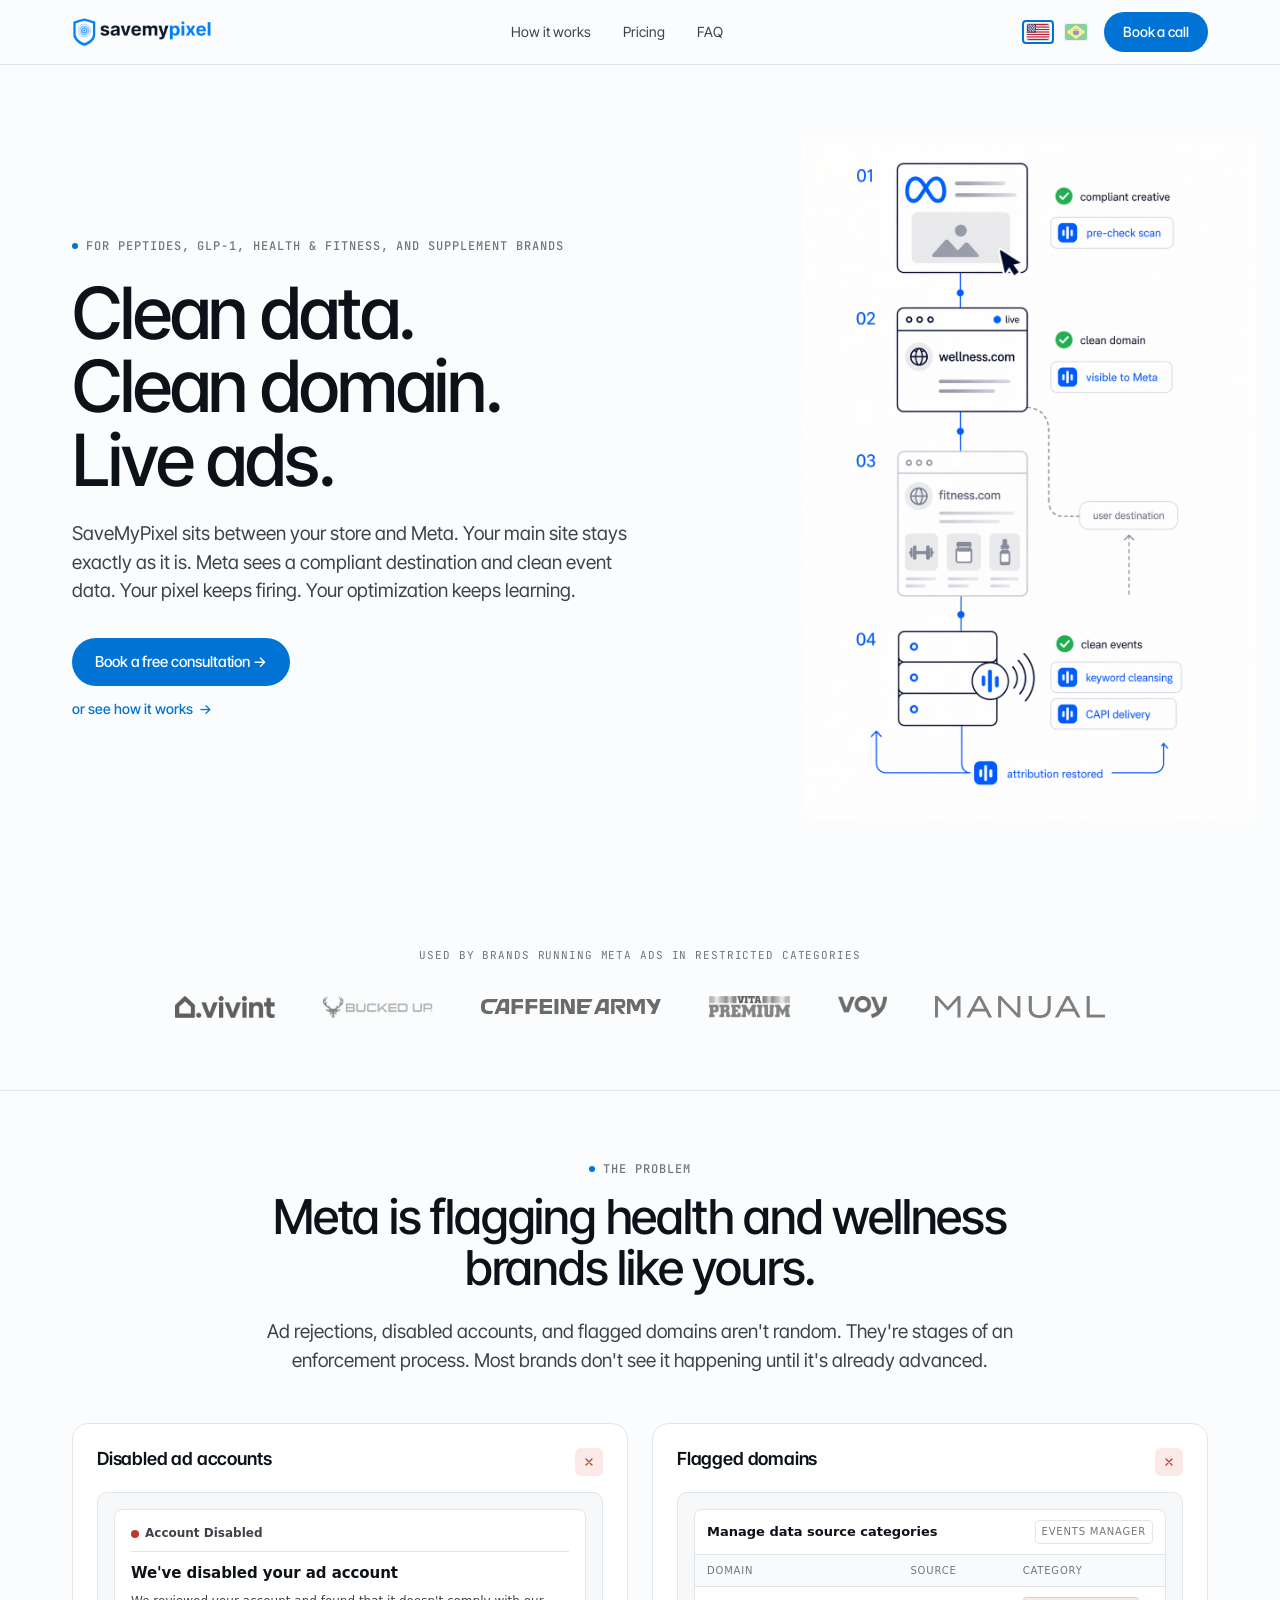
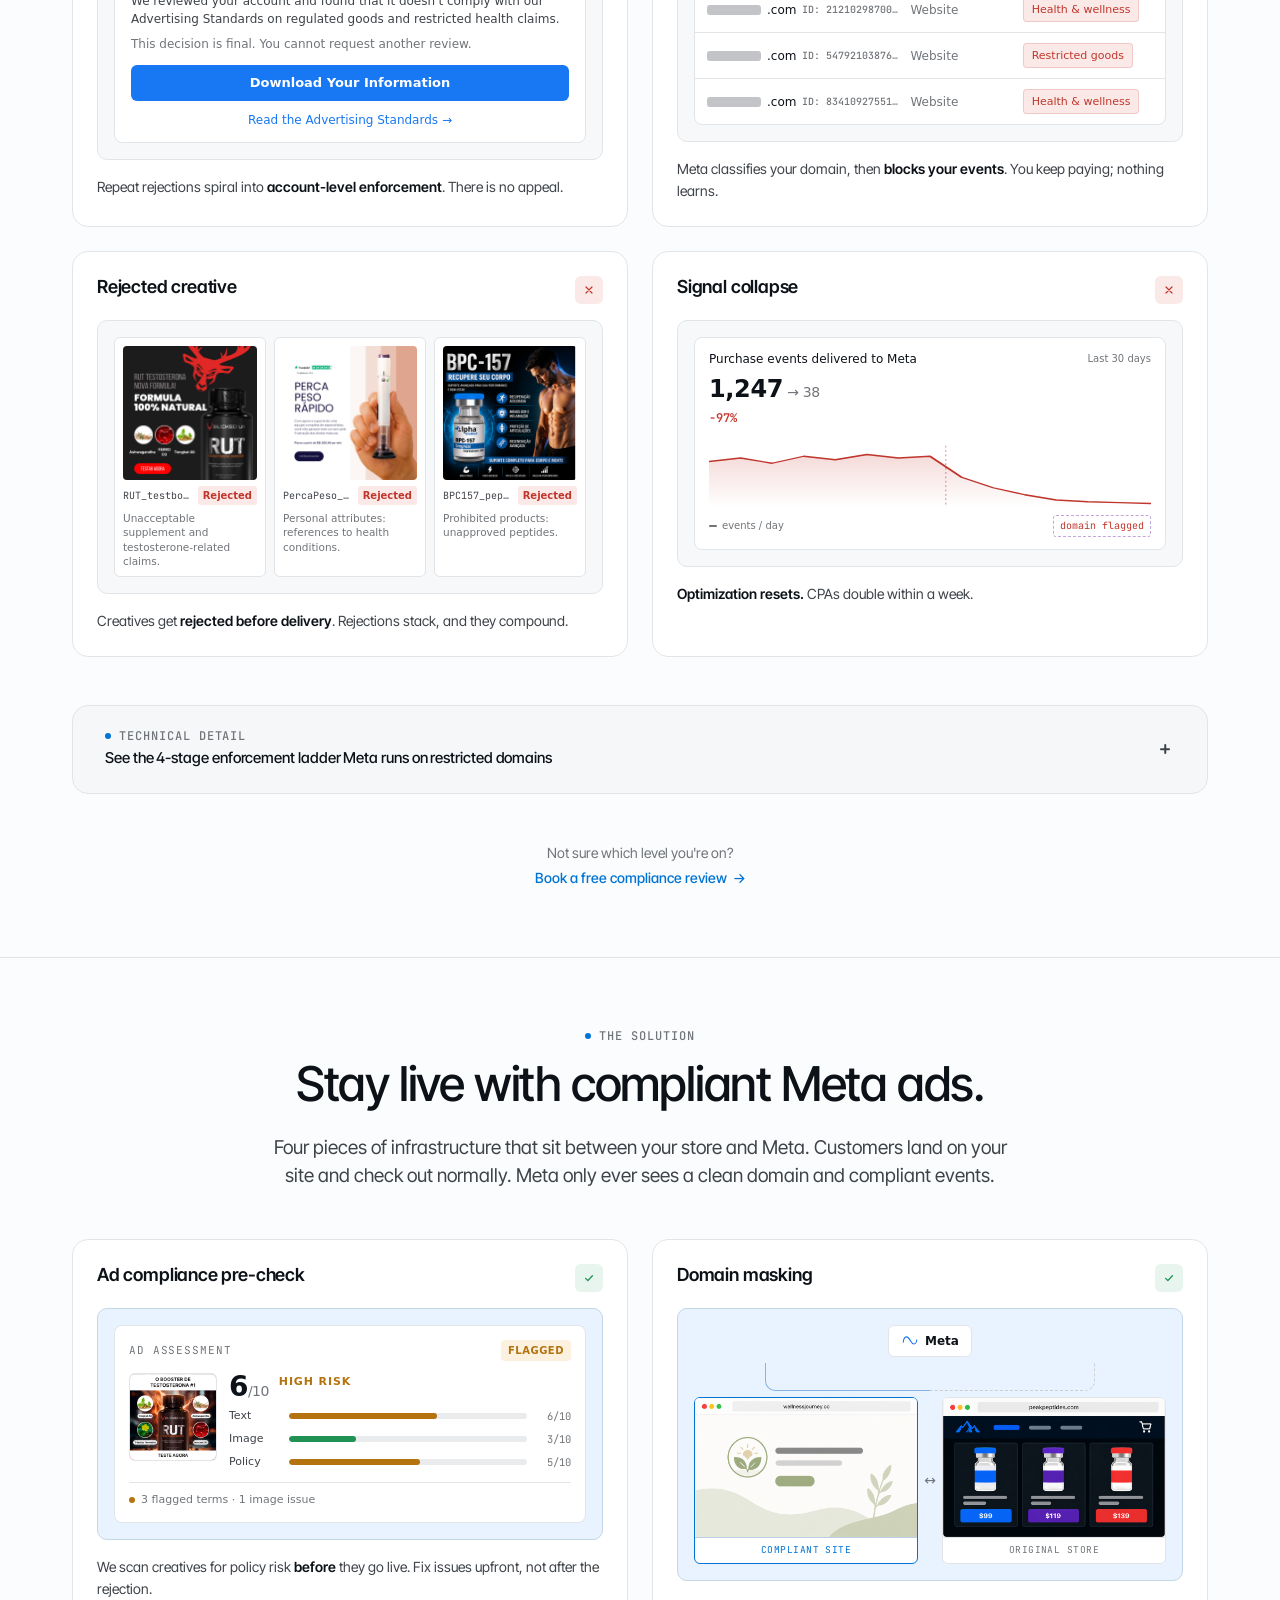
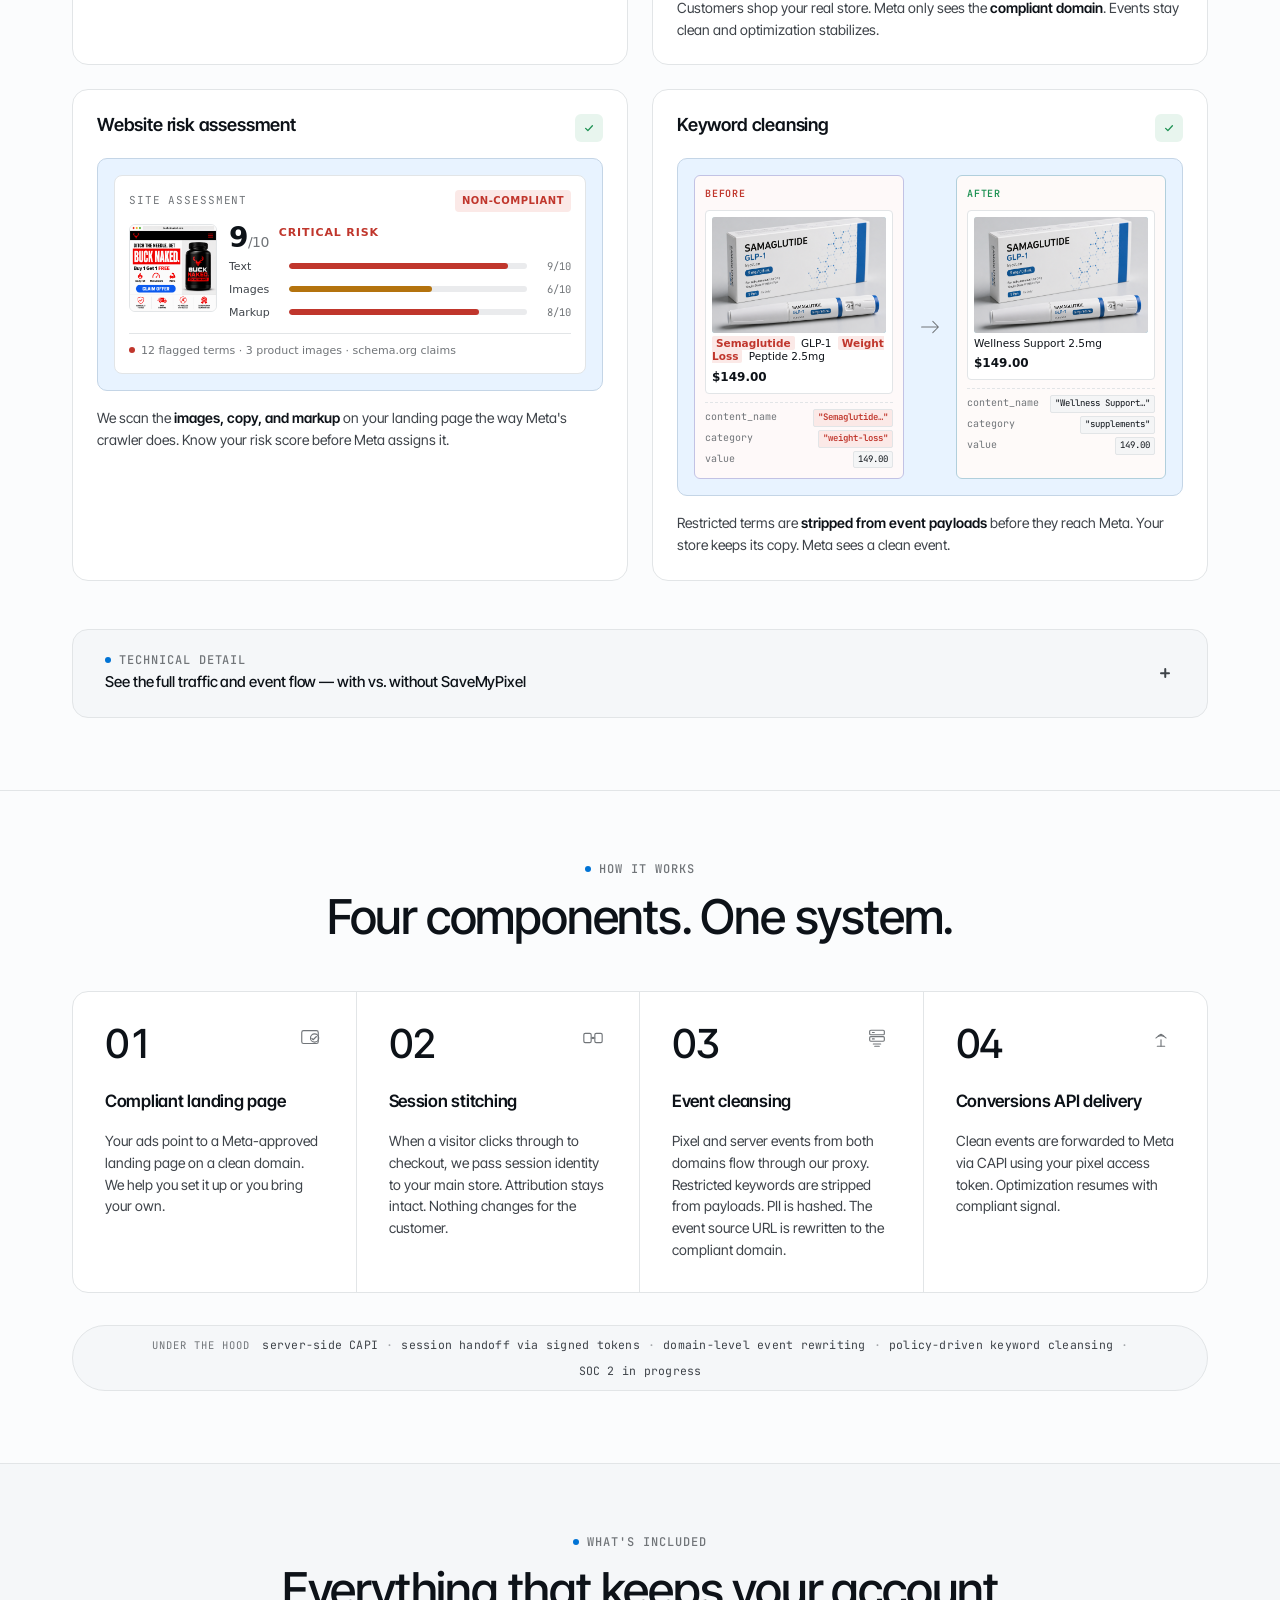
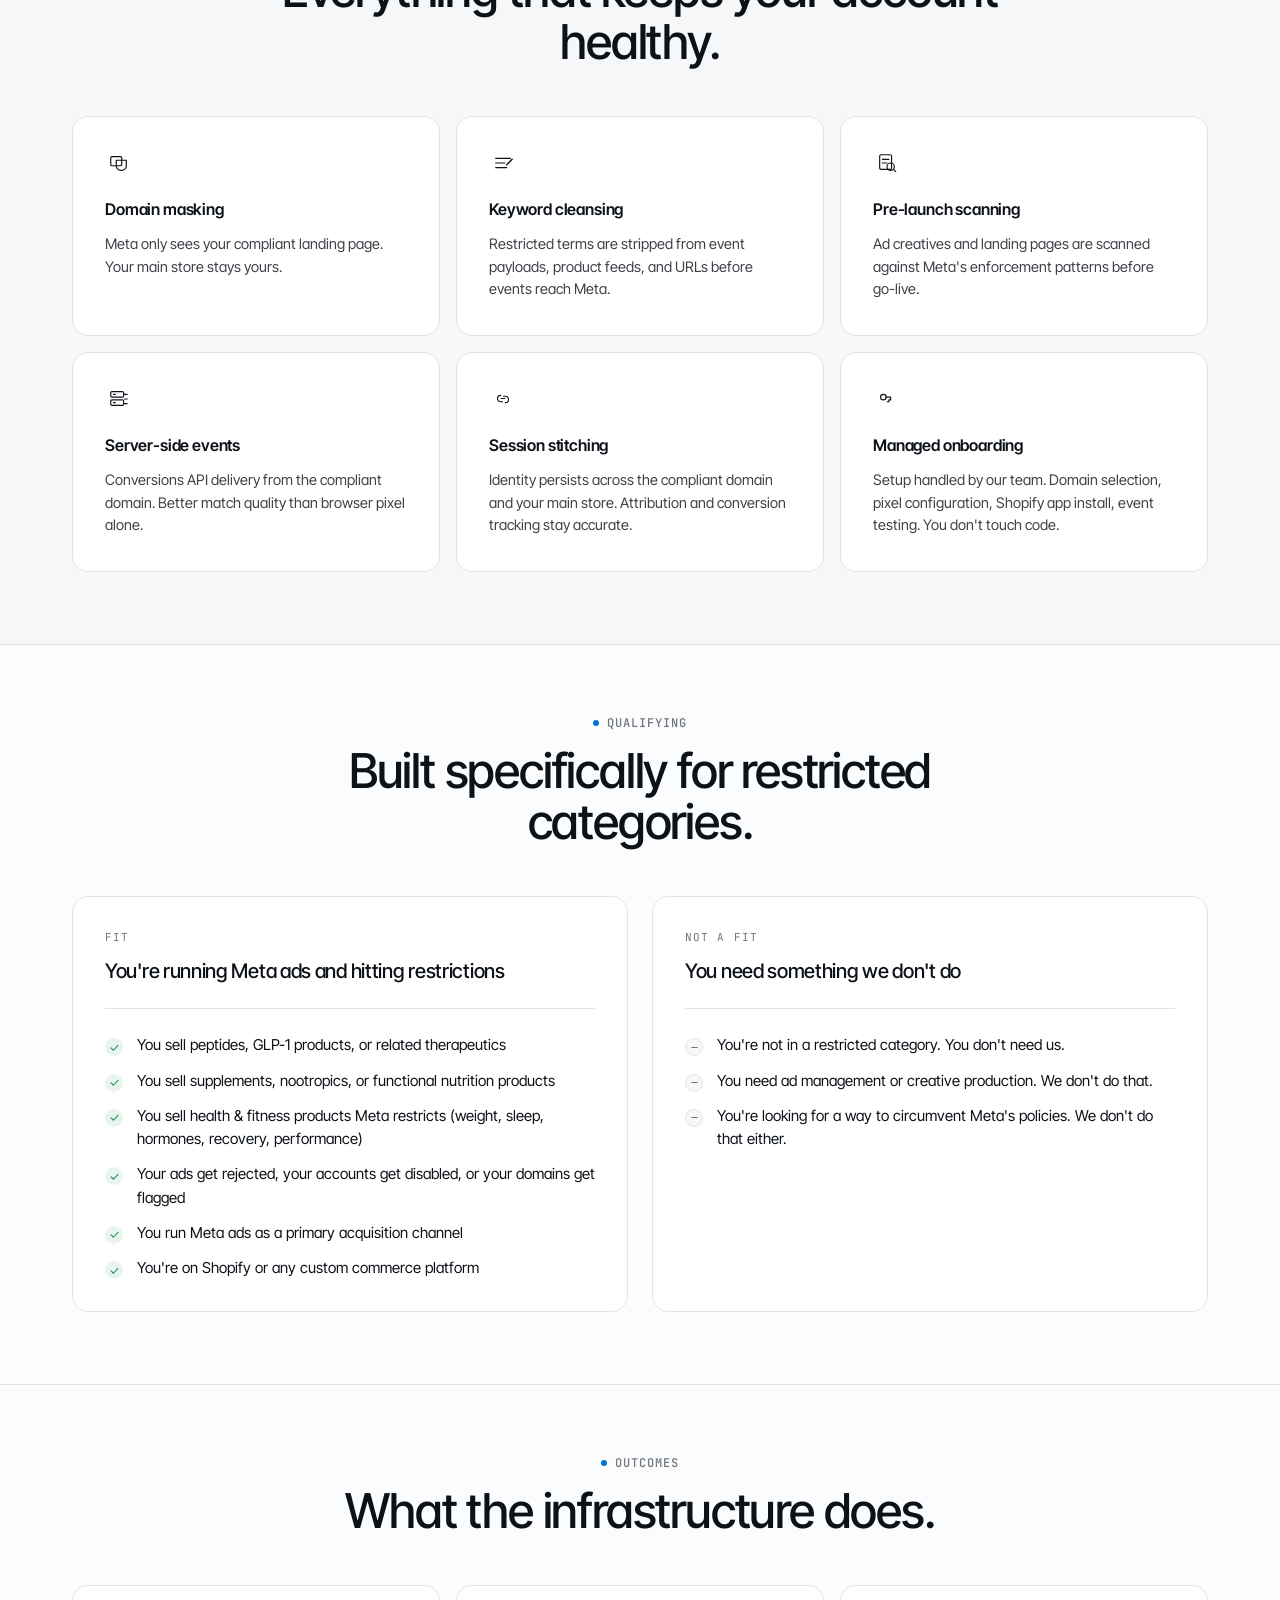
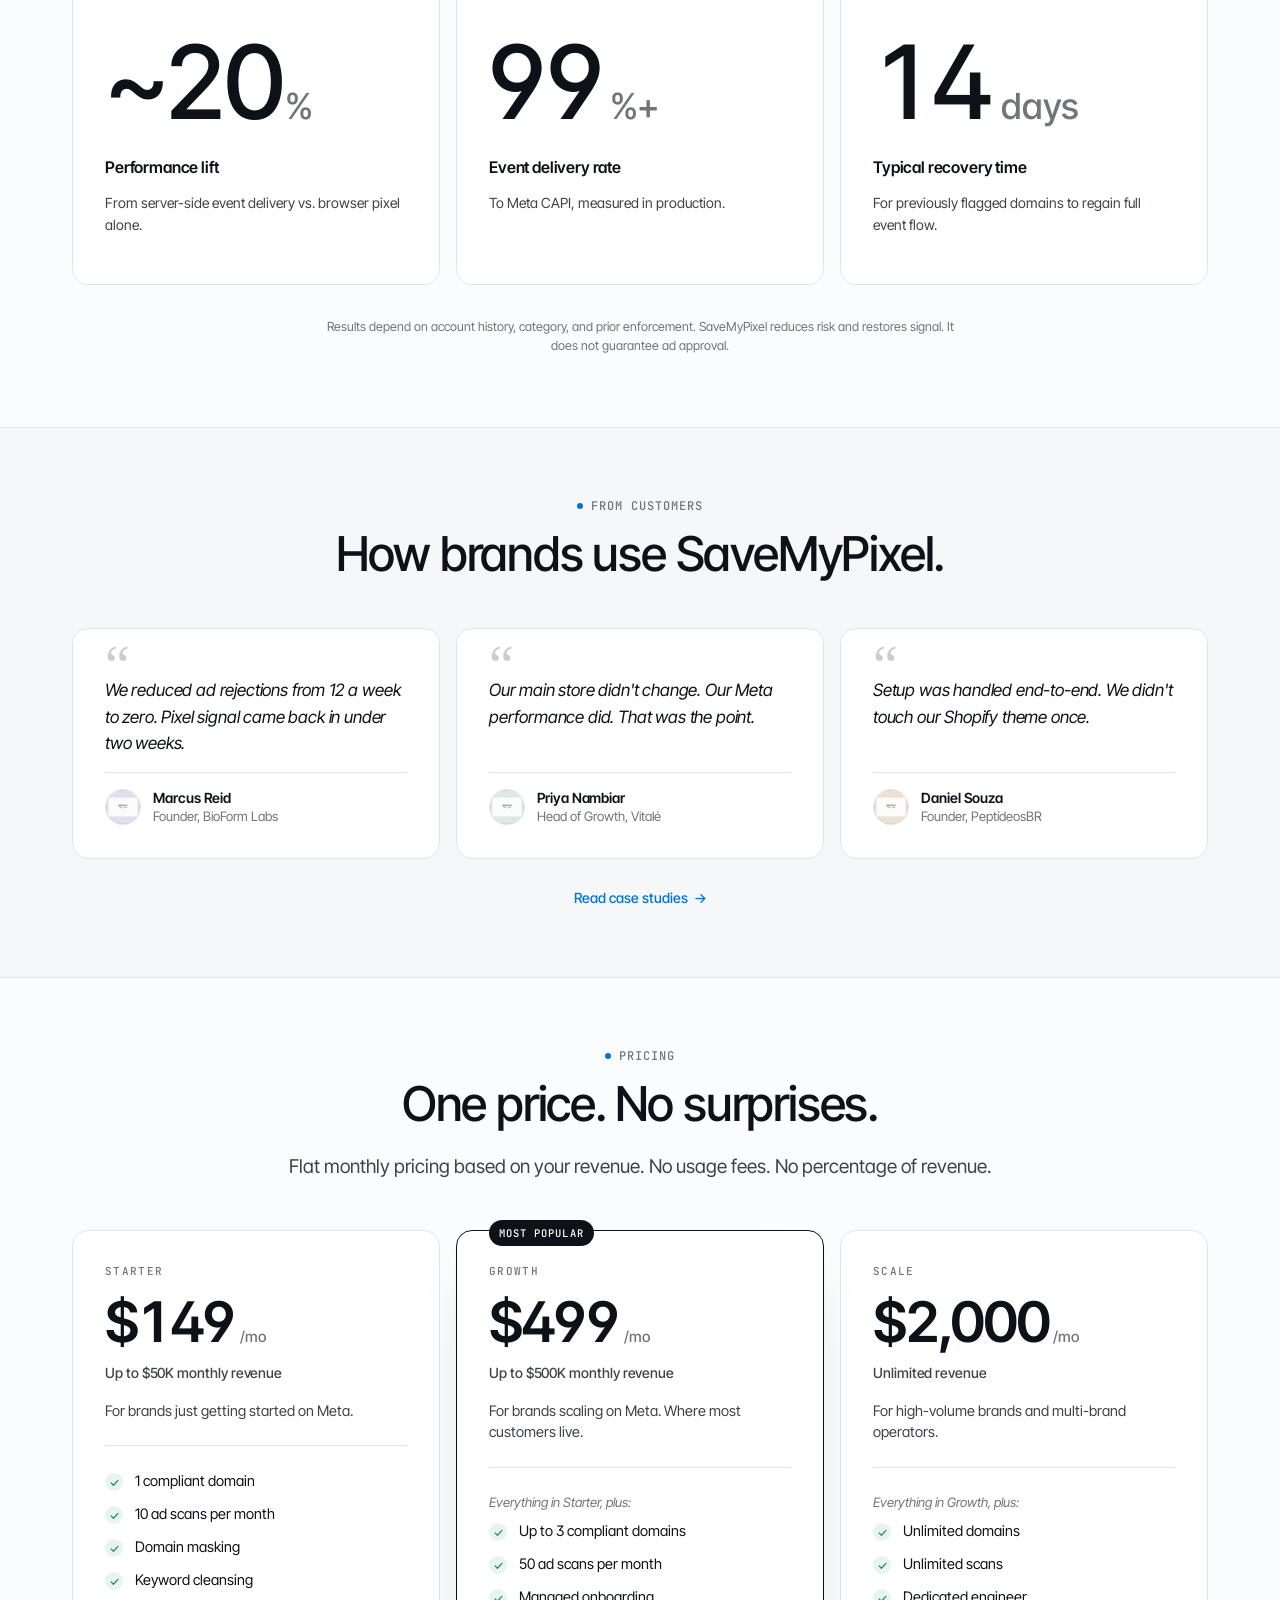
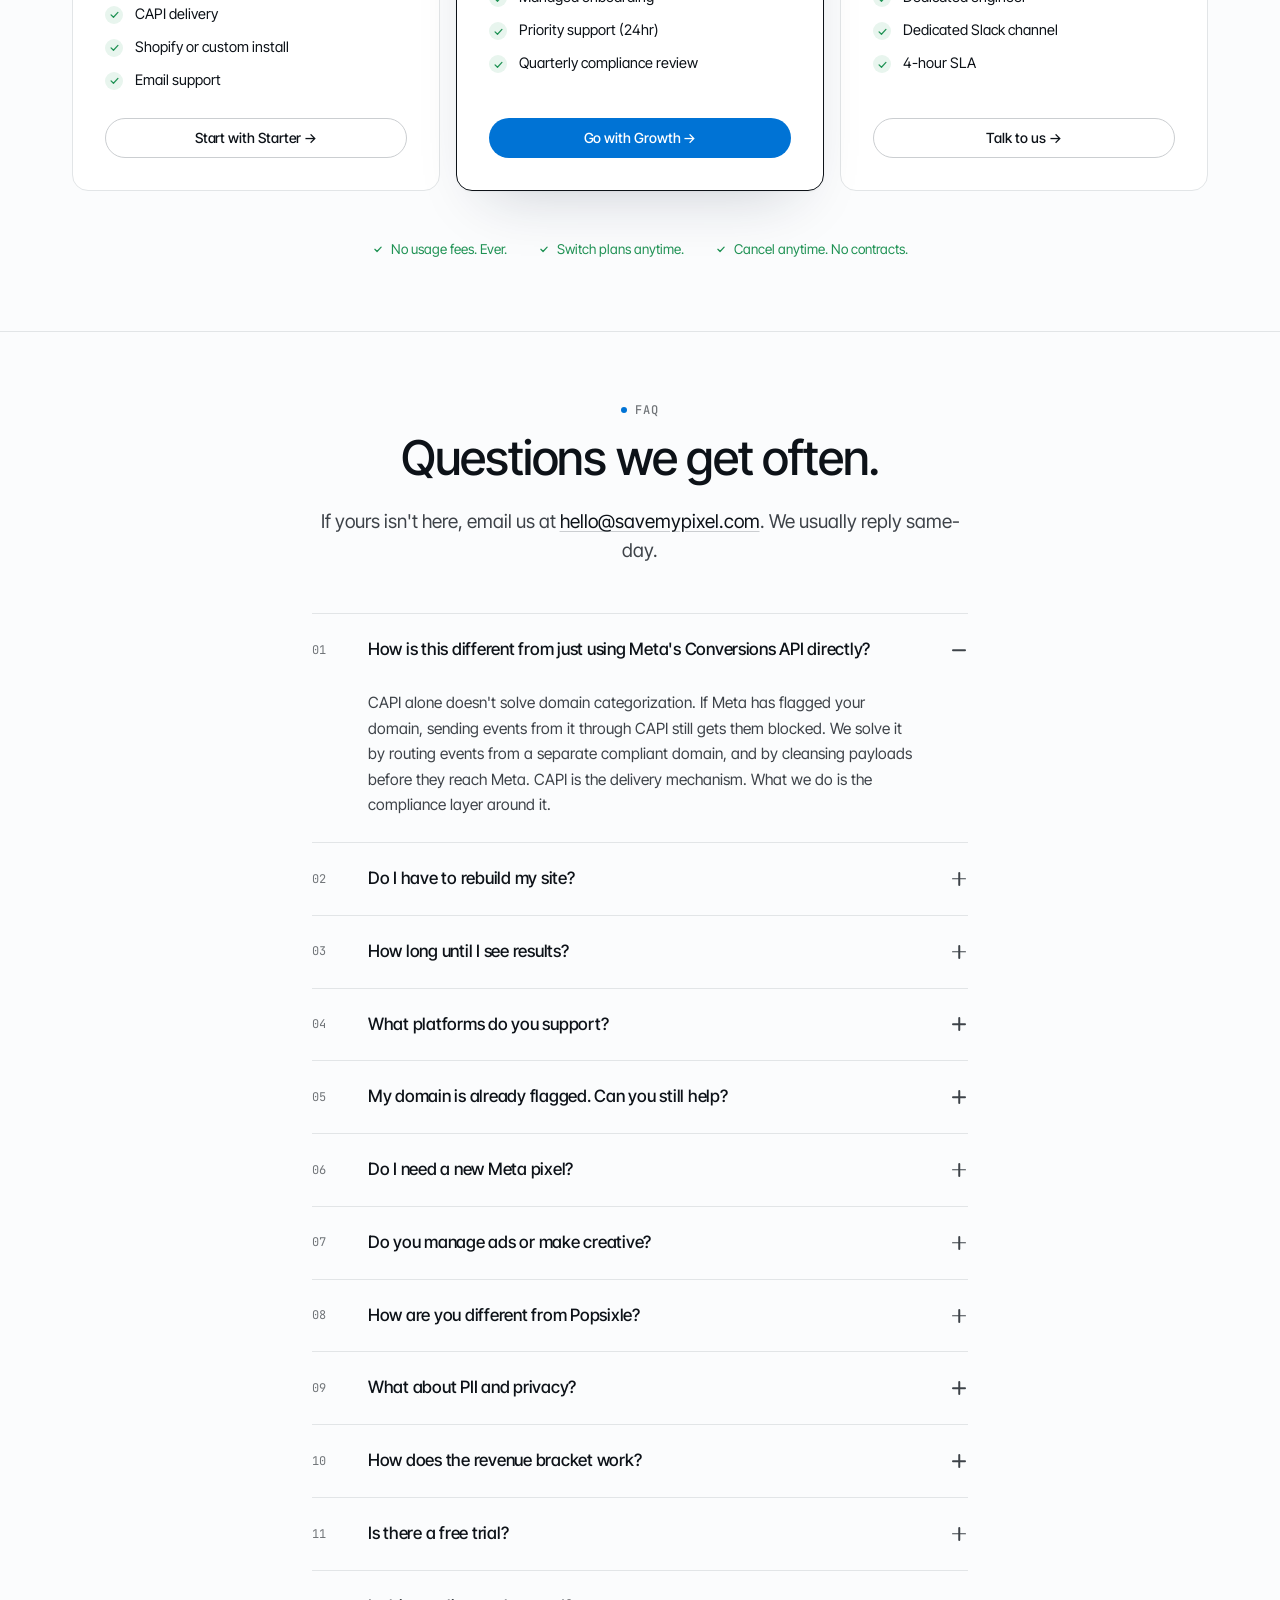
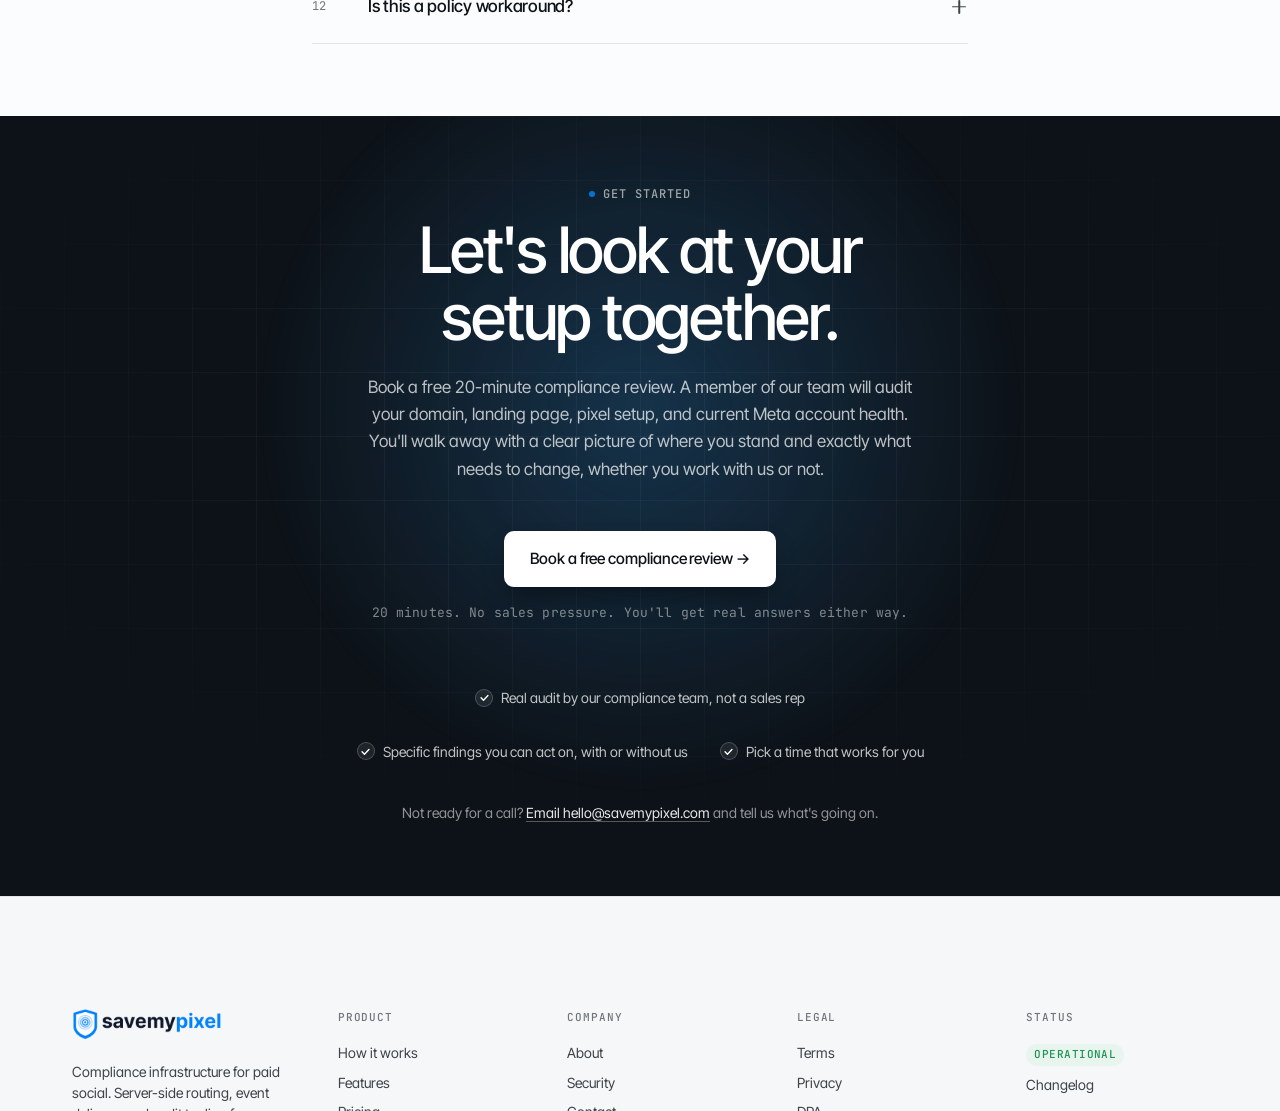
==== commit a008b1d0: "fix: PT-BR pricing in BRL, testimonial names, /mês label - Pricing now shows R$749/R$2.499/R$9.999/m" ====
--- a/index.html
+++ b/index.html
@@ -147,13 +147,13 @@
           <div class="mock-dialog">
             <div class="mock-dialog-head">
               <span class="mock-dot mock-dot--red"></span>
-              <span class="mock-dialog-title">Account Disabled</span>
-            </div>
-            <h4 class="mock-dialog-h">We've disabled your ad account</h4>
-            <p class="mock-dialog-p">We reviewed your account and found that it doesn't comply with our Advertising Standards on regulated goods and restricted health claims.</p>
-            <p class="mock-dialog-p mock-dialog-p--muted">This decision is final. You cannot request another review.</p>
-            <div class="mock-btn mock-btn--primary">Download Your Information</div>
-            <div class="mock-link">Read the Advertising Standards →</div>
+              <span class="mock-dialog-title" data-i18n="mockAccDisabledTitle">Account Disabled</span>
+            </div>
+            <h4 class="mock-dialog-h" data-i18n="mockAccDisabledH">We've disabled your ad account</h4>
+            <p class="mock-dialog-p" data-i18n="mockAccDisabledP1">We reviewed your account and found that it doesn't comply with our Advertising Standards on regulated goods and restricted health claims.</p>
+            <p class="mock-dialog-p mock-dialog-p--muted" data-i18n="mockAccDisabledP2">This decision is final. You cannot request another review.</p>
+            <div class="mock-btn mock-btn--primary" data-i18n="mockAccDisabledBtn">Download Your Information</div>
+            <div class="mock-link" data-i18n="mockAccDisabledLink">Read the Advertising Standards →</div>
           </div>
         </div>
         <p class="ev-caption" data-i18n="ev1Caption">Repeat rejections spiral into <strong>account-level enforcement</strong>. There is no appeal.</p>
@@ -170,27 +170,27 @@
         <div class="ev-mock">
           <div class="mock-panel">
             <div class="mock-panel-head">
-              <span class="mock-panel-title">Manage data source categories</span>
-              <span class="mock-tab">Events Manager</span>
+              <span class="mock-panel-title" data-i18n="mockPanelTitle">Manage data source categories</span>
+              <span class="mock-tab" data-i18n="mockPanelTab">Events Manager</span>
             </div>
             <div class="mock-table">
               <div class="mock-tr mock-tr--head">
-                <span>Domain</span><span>Source</span><span>Category</span>
+                <span data-i18n="mockColDomain">Domain</span><span data-i18n="mockColSource">Source</span><span data-i18n="mockColCategory">Category</span>
               </div>
               <div class="mock-tr">
                 <span class="mock-domain"><span class="mock-redact"></span>.com <em class="mock-id">ID: 21210298700…</em></span>
-                <span class="mock-muted">Website</span>
-                <span class="mock-tag mock-tag--warn">Health &amp; wellness</span>
+                <span class="mock-muted" data-i18n="mockWebsite">Website</span>
+                <span class="mock-tag mock-tag--warn" data-i18n="mockCatHealth">Health &amp; wellness</span>
               </div>
               <div class="mock-tr">
                 <span class="mock-domain"><span class="mock-redact"></span>.com <em class="mock-id">ID: 54792103876…</em></span>
-                <span class="mock-muted">Website</span>
-                <span class="mock-tag mock-tag--warn">Restricted goods</span>
+                <span class="mock-muted" data-i18n="mockWebsite">Website</span>
+                <span class="mock-tag mock-tag--warn" data-i18n="mockCatRestricted">Restricted goods</span>
               </div>
               <div class="mock-tr">
                 <span class="mock-domain"><span class="mock-redact"></span>.com <em class="mock-id">ID: 83410927551…</em></span>
-                <span class="mock-muted">Website</span>
-                <span class="mock-tag mock-tag--warn">Health &amp; wellness</span>
+                <span class="mock-muted" data-i18n="mockWebsite">Website</span>
+                <span class="mock-tag mock-tag--warn" data-i18n="mockCatHealth">Health &amp; wellness</span>
               </div>
             </div>
           </div>
@@ -212,25 +212,25 @@
               <div class="mock-ad-thumb"><img src="assets/ad-sleep-rx.png?v=3" alt="Sleep-Rx ad creative" loading="lazy"></div>
               <div class="mock-ad-meta">
                 <span class="mock-ad-name">RUT_testbooster_v4 · carousel</span>
-                <span class="mock-reject">Rejected</span>
-              </div>
-              <p class="mock-ad-reason">Unacceptable supplement and testosterone-related claims.</p>
+                <span class="mock-reject" data-i18n="mockRejected">Rejected</span>
+              </div>
+              <p class="mock-ad-reason" data-i18n="mockReason1">Unacceptable supplement and testosterone-related claims.</p>
             </div>
             <div class="mock-ad">
               <div class="mock-ad-thumb mock-ad-thumb--b"><img src="assets/ad-glp1-before-after.png?v=2" alt="GLP-1 before and after ad creative" loading="lazy"></div>
               <div class="mock-ad-meta">
                 <span class="mock-ad-name">PercaPeso_GLP1_v2</span>
-                <span class="mock-reject">Rejected</span>
-              </div>
-              <p class="mock-ad-reason">Personal attributes: references to health conditions.</p>
+                <span class="mock-reject" data-i18n="mockRejected">Rejected</span>
+              </div>
+              <p class="mock-ad-reason" data-i18n="mockReason2">Personal attributes: references to health conditions.</p>
             </div>
             <div class="mock-ad">
               <div class="mock-ad-thumb mock-ad-thumb--c"><img src="assets/ad-peptide-landing.png?v=2" alt="Peptide landing page ad creative" loading="lazy"></div>
               <div class="mock-ad-meta">
                 <span class="mock-ad-name">BPC157_peptide_v3</span>
-                <span class="mock-reject">Rejected</span>
-              </div>
-              <p class="mock-ad-reason">Prohibited products: unapproved peptides.</p>
+                <span class="mock-reject" data-i18n="mockRejected">Rejected</span>
+              </div>
+              <p class="mock-ad-reason" data-i18n="mockReason3">Prohibited products: unapproved peptides.</p>
             </div>
           </div>
         </div>
@@ -248,8 +248,8 @@
         <div class="ev-mock">
           <div class="mock-chart">
             <div class="mock-chart-head">
-              <span class="mock-chart-title">Purchase events delivered to Meta</span>
-              <span class="mock-chart-range">Last 30 days</span>
+              <span class="mock-chart-title" data-i18n="mockChartTitle">Purchase events delivered to Meta</span>
+              <span class="mock-chart-range" data-i18n="mockChartRange">Last 30 days</span>
             </div>
             <div class="mock-chart-val tnum">1,247<small> → 38</small></div>
             <div class="mock-chart-delta mock-chart-delta--neg">−97%</div>
@@ -265,8 +265,8 @@
               <line x1="150" y1="10" x2="150" y2="78" stroke="currentColor" stroke-width="0.75" stroke-dasharray="2 3" opacity="0.5"/>
             </svg>
             <div class="mock-chart-foot">
-              <span class="mock-legend"><span class="mock-legend-dot"></span>events / day</span>
-              <span class="mock-annot">domain flagged</span>
+              <span class="mock-legend"><span class="mock-legend-dot"></span><span data-i18n="mockEventsDay">events / day</span></span>
+              <span class="mock-annot" data-i18n="mockDomainFlagged">domain flagged</span>
             </div>
           </div>
         </div>
@@ -366,8 +366,8 @@
         <div class="sol-mock">
           <div class="scan-card">
             <div class="scan-head">
-              <span class="scan-label">Ad assessment</span>
-              <span class="scan-tag scan-tag--warn">Flagged</span>
+              <span class="scan-label" data-i18n="mockScanAdLabel">Ad assessment</span>
+              <span class="scan-tag scan-tag--warn" data-i18n="mockScanFlagged">Flagged</span>
             </div>
             <div class="scan-body">
               <div class="scan-thumb scan-thumb--ad" aria-hidden="true">
@@ -375,19 +375,19 @@
               </div>
               <div class="scan-meters">
                 <div class="scan-score tnum">6<small>/10</small></div>
-                <div class="scan-score-label">High risk</div>
+                <div class="scan-score-label" data-i18n="mockHighRisk">High risk</div>
                 <div class="scan-bar">
-                  <span class="scan-bar-label">Text</span>
+                  <span class="scan-bar-label" data-i18n="mockBarText">Text</span>
                   <span class="scan-bar-track"><span class="scan-bar-fill scan-bar-fill--warn" style="width:62%"></span></span>
                   <span class="scan-bar-val tnum">6/10</span>
                 </div>
                 <div class="scan-bar">
-                  <span class="scan-bar-label">Image</span>
+                  <span class="scan-bar-label" data-i18n="mockBarImage">Image</span>
                   <span class="scan-bar-track"><span class="scan-bar-fill scan-bar-fill--ok" style="width:28%"></span></span>
                   <span class="scan-bar-val tnum">3/10</span>
                 </div>
                 <div class="scan-bar">
-                  <span class="scan-bar-label">Policy</span>
+                  <span class="scan-bar-label" data-i18n="mockBarPolicy">Policy</span>
                   <span class="scan-bar-track"><span class="scan-bar-fill scan-bar-fill--warn" style="width:55%"></span></span>
                   <span class="scan-bar-val tnum">5/10</span>
                 </div>
@@ -395,7 +395,7 @@
             </div>
             <div class="scan-foot">
               <span class="scan-foot-dot"></span>
-              <span>3 flagged terms · 1 image issue</span>
+              <span data-i18n="mockScanAdFoot">3 flagged terms · 1 image issue</span>
             </div>
           </div>
         </div>
@@ -453,8 +453,8 @@
         <div class="sol-mock">
           <div class="scan-card">
             <div class="scan-head">
-              <span class="scan-label">Site assessment</span>
-              <span class="scan-tag scan-tag--bad">Non-compliant</span>
+              <span class="scan-label" data-i18n="mockScanSiteLabel">Site assessment</span>
+              <span class="scan-tag scan-tag--bad" data-i18n="mockNonCompliant">Non-compliant</span>
             </div>
             <div class="scan-body">
               <div class="scan-thumb scan-thumb--site" aria-hidden="true">
@@ -462,19 +462,19 @@
               </div>
               <div class="scan-meters">
                 <div class="scan-score tnum">9<small>/10</small></div>
-                <div class="scan-score-label">Critical risk</div>
+                <div class="scan-score-label" data-i18n="mockCriticalRisk">Critical risk</div>
                 <div class="scan-bar">
-                  <span class="scan-bar-label">Text</span>
+                  <span class="scan-bar-label" data-i18n="mockBarText">Text</span>
                   <span class="scan-bar-track"><span class="scan-bar-fill scan-bar-fill--bad" style="width:92%"></span></span>
                   <span class="scan-bar-val tnum">9/10</span>
                 </div>
                 <div class="scan-bar">
-                  <span class="scan-bar-label">Images</span>
+                  <span class="scan-bar-label" data-i18n="mockBarImages">Images</span>
                   <span class="scan-bar-track"><span class="scan-bar-fill scan-bar-fill--warn" style="width:60%"></span></span>
                   <span class="scan-bar-val tnum">6/10</span>
                 </div>
                 <div class="scan-bar">
-                  <span class="scan-bar-label">Markup</span>
+                  <span class="scan-bar-label" data-i18n="mockBarMarkup">Markup</span>
                   <span class="scan-bar-track"><span class="scan-bar-fill scan-bar-fill--bad" style="width:80%"></span></span>
                   <span class="scan-bar-val tnum">8/10</span>
                 </div>
@@ -482,7 +482,7 @@
             </div>
             <div class="scan-foot">
               <span class="scan-foot-dot scan-foot-dot--bad"></span>
-              <span>12 flagged terms · 3 product images · schema.org claims</span>
+              <span data-i18n="mockScanSiteFoot">12 flagged terms · 3 product images · schema.org claims</span>
             </div>
           </div>
         </div>
@@ -500,16 +500,16 @@
         <div class="sol-mock">
           <div class="clean-diagram">
             <div class="clean-col clean-col--before">
-              <span class="clean-col-label">Before</span>
+              <span class="clean-col-label" data-i18n="mockCleanBefore">Before</span>
               <div class="clean-product">
                 <div class="clean-product-img" aria-hidden="true"><img src="assets/product-vial.png?v=2" alt="" loading="lazy"></div>
                 <div class="clean-product-name">
-                  <span class="clean-flag">Semaglutide</span>
+                  <span class="clean-flag" data-i18n="mockCleanFlag1">Semaglutide</span>
                   <span>GLP-1</span>
-                  <span class="clean-flag">Weight Loss</span>
-                  <span>Peptide 2.5mg</span>
+                  <span class="clean-flag" data-i18n="mockCleanFlag2">Weight Loss</span>
+                  <span data-i18n="mockCleanProd1">Peptide 2.5mg</span>
                 </div>
-                <div class="clean-product-price tnum">$149.00</div>
+                <div class="clean-product-price tnum" data-i18n="mockCleanPrice">$149.00</div>
               </div>
               <ul class="clean-kvs">
                 <li><span>content_name</span><code class="clean-flag">"Semaglutide…"</code></li>
@@ -523,13 +523,13 @@
               </svg>
             </div>
             <div class="clean-col clean-col--after">
-              <span class="clean-col-label">After</span>
+              <span class="clean-col-label" data-i18n="mockCleanAfter">After</span>
               <div class="clean-product">
                 <div class="clean-product-img" aria-hidden="true"><img src="assets/product-vial.png?v=2" alt="" loading="lazy"></div>
                 <div class="clean-product-name">
-                  <span>Wellness Support 2.5mg</span>
+                  <span data-i18n="mockCleanProd2">Wellness Support 2.5mg</span>
                 </div>
-                <div class="clean-product-price tnum">$149.00</div>
+                <div class="clean-product-price tnum" data-i18n="mockCleanPrice">$149.00</div>
               </div>
               <ul class="clean-kvs">
                 <li><span>content_name</span><code>"Wellness Support…"</code></li>
@@ -561,21 +561,21 @@
           <span class="ba-kicker" data-i18n="baWithoutKicker">without savemypixel</span>
         </div>
         <ol class="flow-list" aria-label="Standard setup flow">
-          <li class="fnode"><span class="fnode-name">Meta ad</span></li>
+          <li class="fnode"><span class="fnode-name" data-i18n="mockFlowMetaAd">Meta ad</span></li>
           <li class="farrow" aria-hidden="true"></li>
           <li class="fnode fnode--warn">
-            <span class="fnode-name">Restricted store</span>
+            <span class="fnode-name" data-i18n="mockFlowRestrictedStore">Restricted store</span>
             <span class="fnode-mark" aria-hidden="true">
               <svg viewBox="0 0 16 16" width="12" height="12"><path d="M8 2 L14 13 L2 13 Z" fill="none" stroke="currentColor" stroke-width="1.25" stroke-linejoin="round"/><circle cx="8" cy="10.5" r="0.8" fill="currentColor"/><path d="M8 6 V9" stroke="currentColor" stroke-width="1.25" stroke-linecap="round"/></svg>
             </span>
           </li>
           <li class="farrow" aria-hidden="true"></li>
-          <li class="fnode"><span class="fnode-name">Pixel fires with flagged payload</span></li>
+          <li class="fnode"><span class="fnode-name" data-i18n="mockFlowPixelFlagged">Pixel fires with flagged payload</span></li>
           <li class="farrow" aria-hidden="true"></li>
-          <li class="fnode"><span class="fnode-name">Meta categorizes domain</span></li>
+          <li class="fnode"><span class="fnode-name" data-i18n="mockFlowMetaCat">Meta categorizes domain</span></li>
           <li class="farrow" aria-hidden="true"></li>
           <li class="fnode fnode--neg">
-            <span class="fnode-name">Events blocked</span>
+            <span class="fnode-name" data-i18n="mockFlowEventsBlocked">Events blocked</span>
             <span class="fnode-mark" aria-hidden="true">
               <svg viewBox="0 0 16 16" width="12" height="12"><circle cx="8" cy="8" r="6" fill="none" stroke="currentColor" stroke-width="1.25"/><path d="M5 8 H11" stroke="currentColor" stroke-width="1.25" stroke-linecap="round"/></svg>
             </span>
@@ -592,19 +592,19 @@
           <span class="ba-kicker" data-i18n="baWithKicker">compliant routing</span>
         </div>
         <ol class="flow-list" aria-label="With SaveMyPixel flow">
-          <li class="fnode"><span class="fnode-name">Meta ad</span></li>
+          <li class="fnode"><span class="fnode-name" data-i18n="mockFlowMetaAd">Meta ad</span></li>
           <li class="farrow" aria-hidden="true"></li>
           <li class="fnode fnode--ok">
-            <span class="fnode-name">Compliant landing page</span>
+            <span class="fnode-name" data-i18n="mockFlowCompliantPage">Compliant landing page</span>
             <span class="fnode-mark" aria-hidden="true">
               <svg viewBox="0 0 16 16" width="12" height="12"><path d="M3.5 8.5 L7 12 L12.5 5.5" fill="none" stroke="currentColor" stroke-width="1.5" stroke-linecap="round" stroke-linejoin="round"/></svg>
             </span>
           </li>
           <li class="farrow has-label" aria-hidden="true"><span class="farrow-label">session handoff</span></li>
-          <li class="fnode"><span class="fnode-name">Main store checkout</span></li>
+          <li class="fnode"><span class="fnode-name" data-i18n="mockFlowMainStore">Main store checkout</span></li>
           <li class="farrow has-label" aria-hidden="true"><span class="farrow-label">server-side events</span></li>
           <li class="fnode fnode--accent">
-            <span class="fnode-name">SaveMyPixel proxy</span>
+            <span class="fnode-name" data-i18n="mockFlowProxy">SaveMyPixel proxy</span>
             <span class="fnode-inline">
               <span class="chip">cleanse</span>
               <span class="chip">hash</span>
@@ -612,7 +612,7 @@
           </li>
           <li class="farrow has-label" aria-hidden="true"><span class="farrow-label">CAPI</span></li>
           <li class="fnode fnode--ok">
-            <span class="fnode-name">Compliant events received</span>
+            <span class="fnode-name" data-i18n="mockFlowEventsOk">Compliant events received</span>
             <span class="fnode-mark" aria-hidden="true">
               <svg viewBox="0 0 16 16" width="12" height="12"><path d="M3.5 8.5 L7 12 L12.5 5.5" fill="none" stroke="currentColor" stroke-width="1.5" stroke-linecap="round" stroke-linejoin="round"/></svg>
             </span>
@@ -701,16 +701,16 @@
 
     <div class="hiw-foot">
       <p class="hiw-foot-pill">
-        <span class="hiw-foot-label">Under the hood</span>
-        <span>server-side CAPI</span>
+        <span class="hiw-foot-label" data-i18n="mockHoodLabel">Under the hood</span>
+        <span data-i18n="mockHood1">server-side CAPI</span>
         <span class="sep">·</span>
-        <span>session handoff via signed tokens</span>
+        <span data-i18n="mockHood2">session handoff via signed tokens</span>
         <span class="sep">·</span>
-        <span>domain-level event rewriting</span>
+        <span data-i18n="mockHood3">domain-level event rewriting</span>
         <span class="sep">·</span>
-        <span>policy-driven keyword cleansing</span>
+        <span data-i18n="mockHood4">policy-driven keyword cleansing</span>
         <span class="sep">·</span>
-        <span>SOC 2 in progress</span>
+        <span data-i18n="mockHood5">SOC 2 in progress</span>
       </p>
     </div>
   </div>
@@ -878,7 +878,7 @@
         <blockquote class="quote-body" data-i18n="quote1">We reduced ad rejections from 12 a week to zero. Pixel signal came back in under two weeks.</blockquote>
         <figcaption class="quote-attr">
           <span class="avatar" aria-hidden="true"><img src="assets/avatar-1.png" alt="" loading="lazy"></span>
-          <div class="quote-who"><strong>[Name]</strong><span>Founder, [Brand]</span></div>
+          <div class="quote-who"><strong data-i18n="quote1Name">Marcus Reid</strong><span data-i18n="quote1Role">Founder, BioForm Labs</span></div>
         </figcaption>
       </figure>
       <figure class="quote">
@@ -886,7 +886,7 @@
         <blockquote class="quote-body" data-i18n="quote2">Our main store didn't change. Our Meta performance did. That was the point.</blockquote>
         <figcaption class="quote-attr">
           <span class="avatar" aria-hidden="true"><img src="assets/avatar-2.png" alt="" loading="lazy"></span>
-          <div class="quote-who"><strong>[Name]</strong><span>Head of Growth, [Brand]</span></div>
+          <div class="quote-who"><strong data-i18n="quote2Name">Priya Nambiar</strong><span data-i18n="quote2Role">Head of Growth, Vitalé</span></div>
         </figcaption>
       </figure>
       <figure class="quote">
@@ -894,7 +894,7 @@
         <blockquote class="quote-body" data-i18n="quote3">Setup was handled end-to-end. We didn't touch our Shopify theme once.</blockquote>
         <figcaption class="quote-attr">
           <span class="avatar" aria-hidden="true"><img src="assets/avatar-3.png" alt="" loading="lazy"></span>
-          <div class="quote-who"><strong>[Name]</strong><span>Founder, [Brand]</span></div>
+          <div class="quote-who"><strong data-i18n="quote3Name">Daniel Souza</strong><span data-i18n="quote3Role">Founder, PeptídeosBR</span></div>
         </figcaption>
       </figure>
     </div>
@@ -919,7 +919,7 @@
         <div class="tier-top">
           <span class="tier-name" data-i18n="tierStarterName">Starter</span>
           <div class="tier-price">
-            <span class="big tnum">$149</span><span class="per">/mo</span>
+            <span class="big tnum" data-i18n="tierStarterPrice">$149</span><span class="per" data-i18n="tierPricePer">/mo</span>
           </div>
           <div class="tier-bracket" data-i18n="tierStarterBracket">Up to $50K monthly revenue</div>
         </div>
@@ -943,7 +943,7 @@
         <div class="tier-top">
           <span class="tier-name" data-i18n="tierGrowthName">Growth</span>
           <div class="tier-price">
-            <span class="big tnum">$499</span><span class="per">/mo</span>
+            <span class="big tnum" data-i18n="tierGrowthPrice">$499</span><span class="per" data-i18n="tierPricePer">/mo</span>
           </div>
           <div class="tier-bracket" data-i18n="tierGrowthBracket">Up to $500K monthly revenue</div>
         </div>
@@ -965,7 +965,7 @@
         <div class="tier-top">
           <span class="tier-name" data-i18n="tierScaleName">Scale</span>
           <div class="tier-price">
-            <span class="big tnum">$2,000</span><span class="per">/mo</span>
+            <span class="big tnum" data-i18n="tierScalePrice">$2,000</span><span class="per" data-i18n="tierPricePer">/mo</span>
           </div>
           <div class="tier-bracket" data-i18n="tierScaleBracket">Unlimited revenue</div>
         </div>
@@ -1082,7 +1082,7 @@
     </ul>
 
     <p class="cta-secondary" data-i18n="ctaSecondary">
-      Not ready for a call? <a href="mailto:hello@savemypixel.com" class="cta-secondary-link">Email hello@savemypixel.com</a> and tell us what's going on.
+      <span data-i18n="ctaSecondary">Not ready for a call? <a href="mailto:hello@savemypixel.com" class="cta-secondary-link">Email hello@savemypixel.com</a> and tell us what's going on.</span>
     </p>
   </div>
 </section>
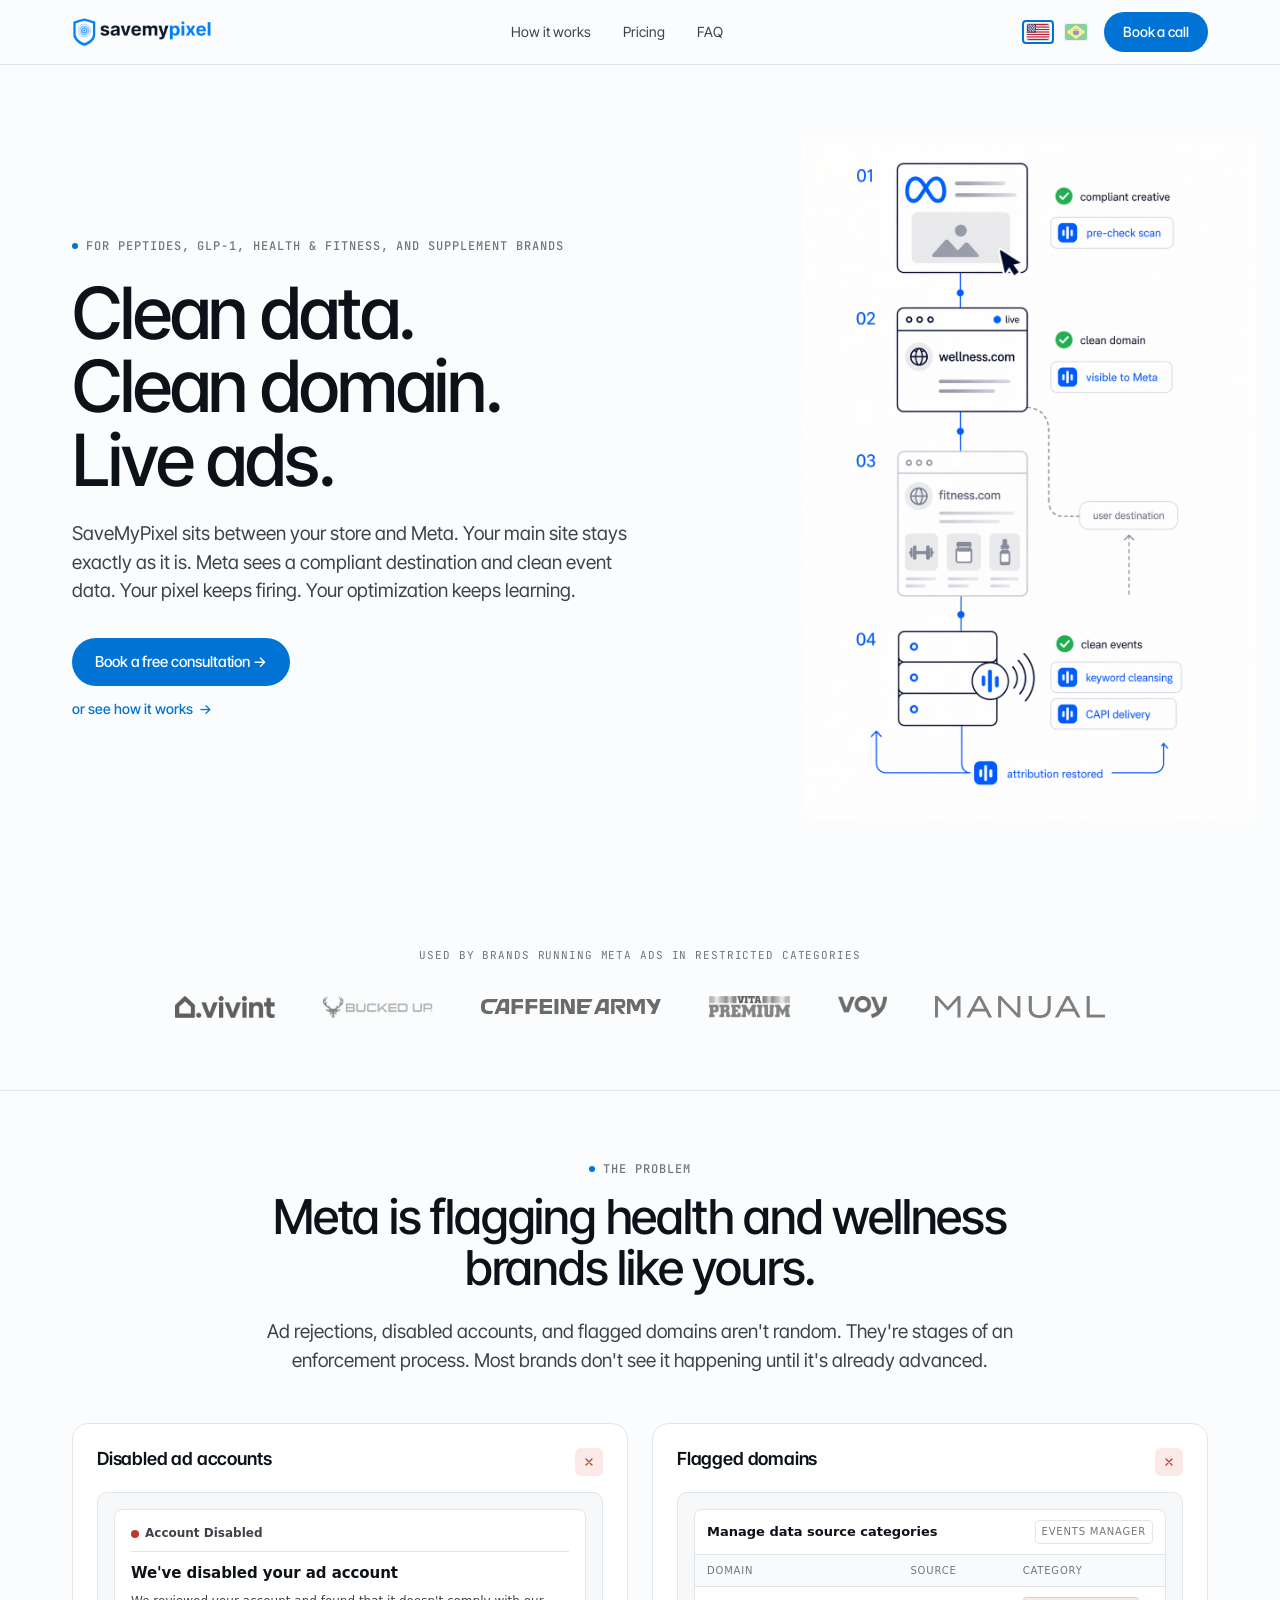
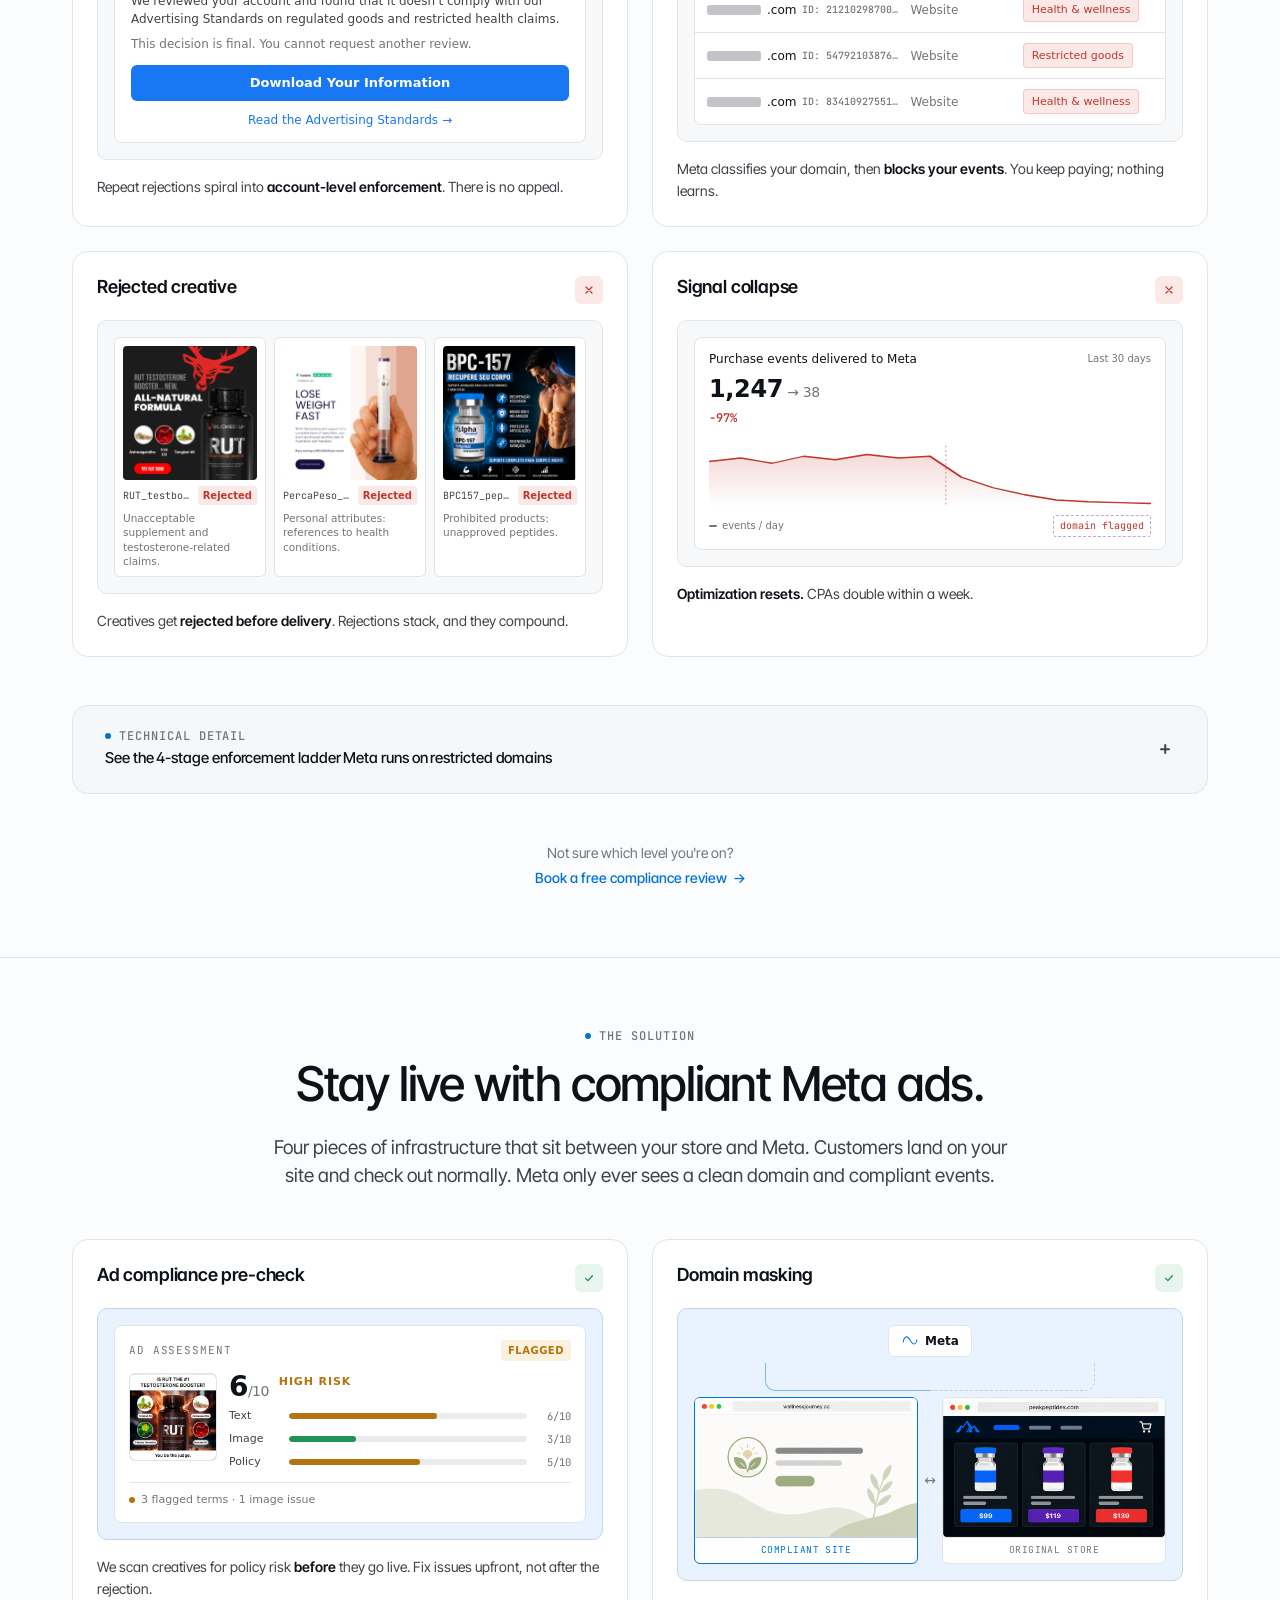
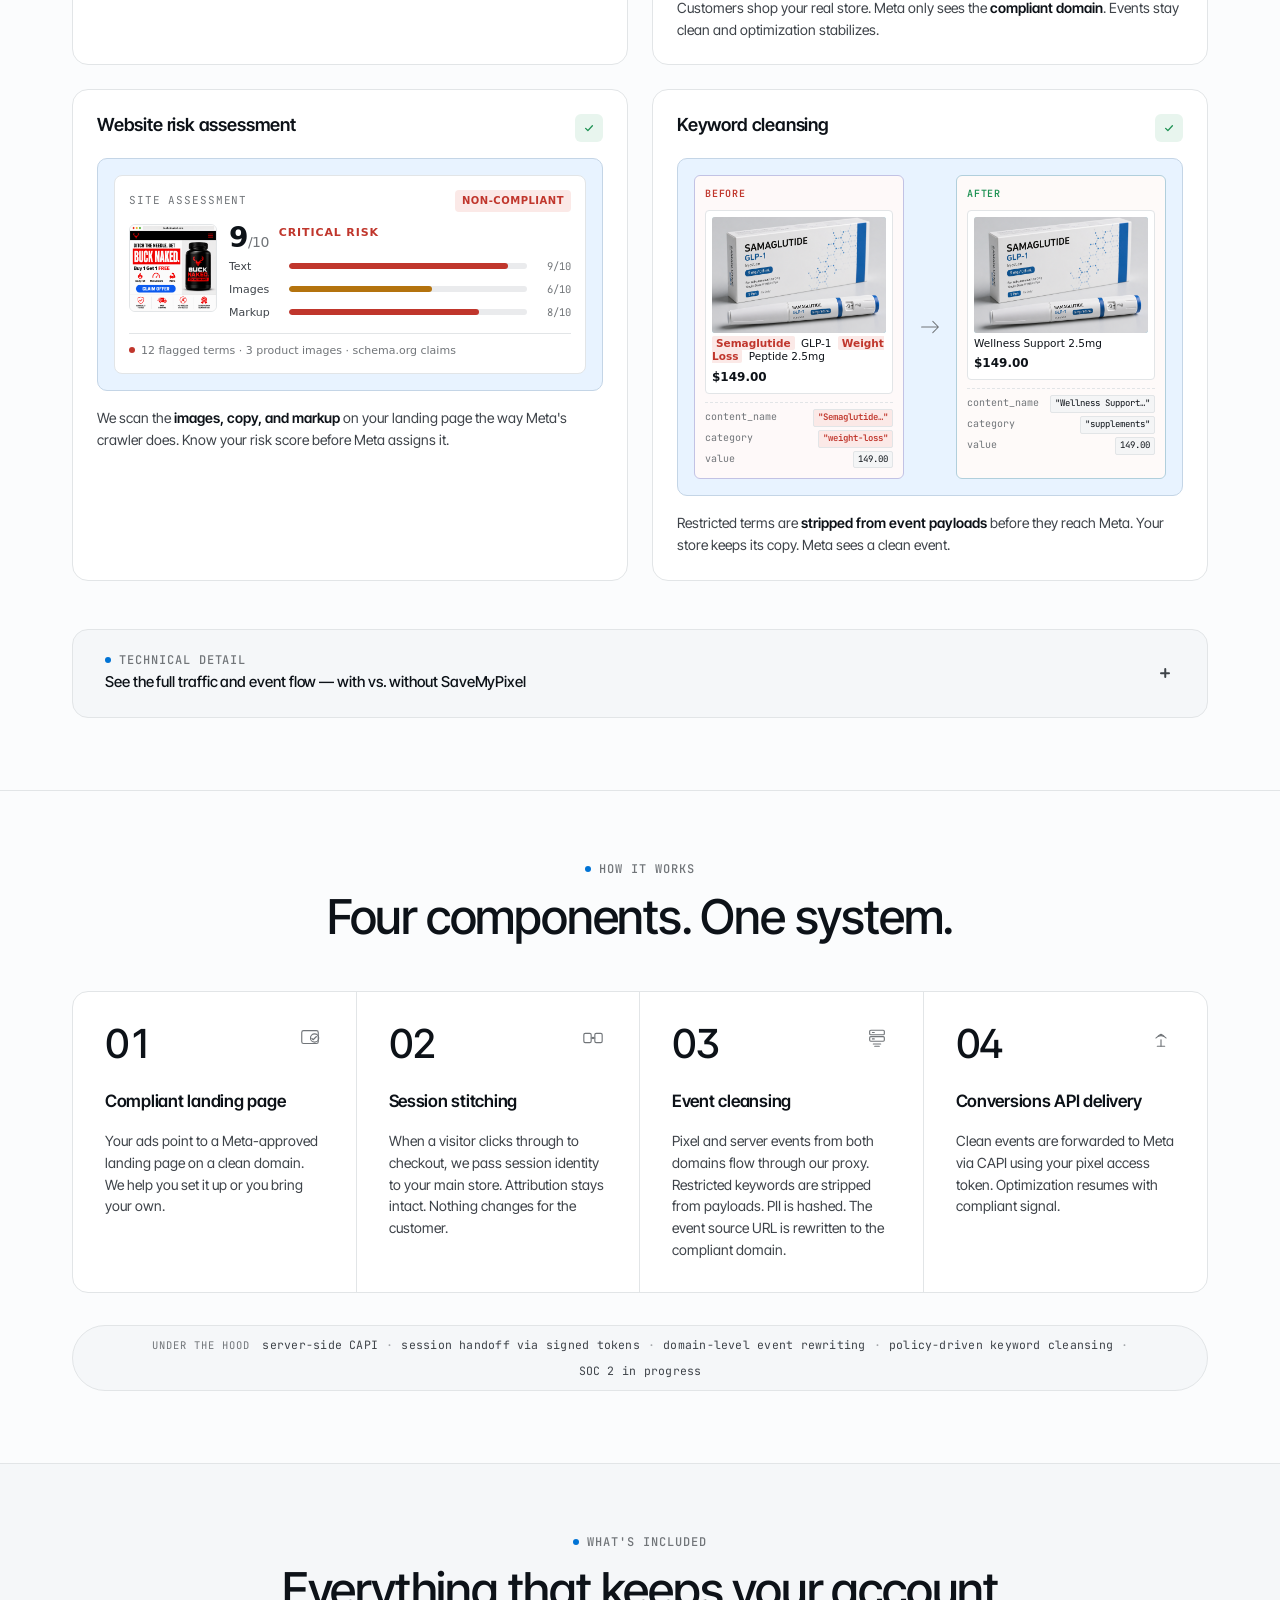
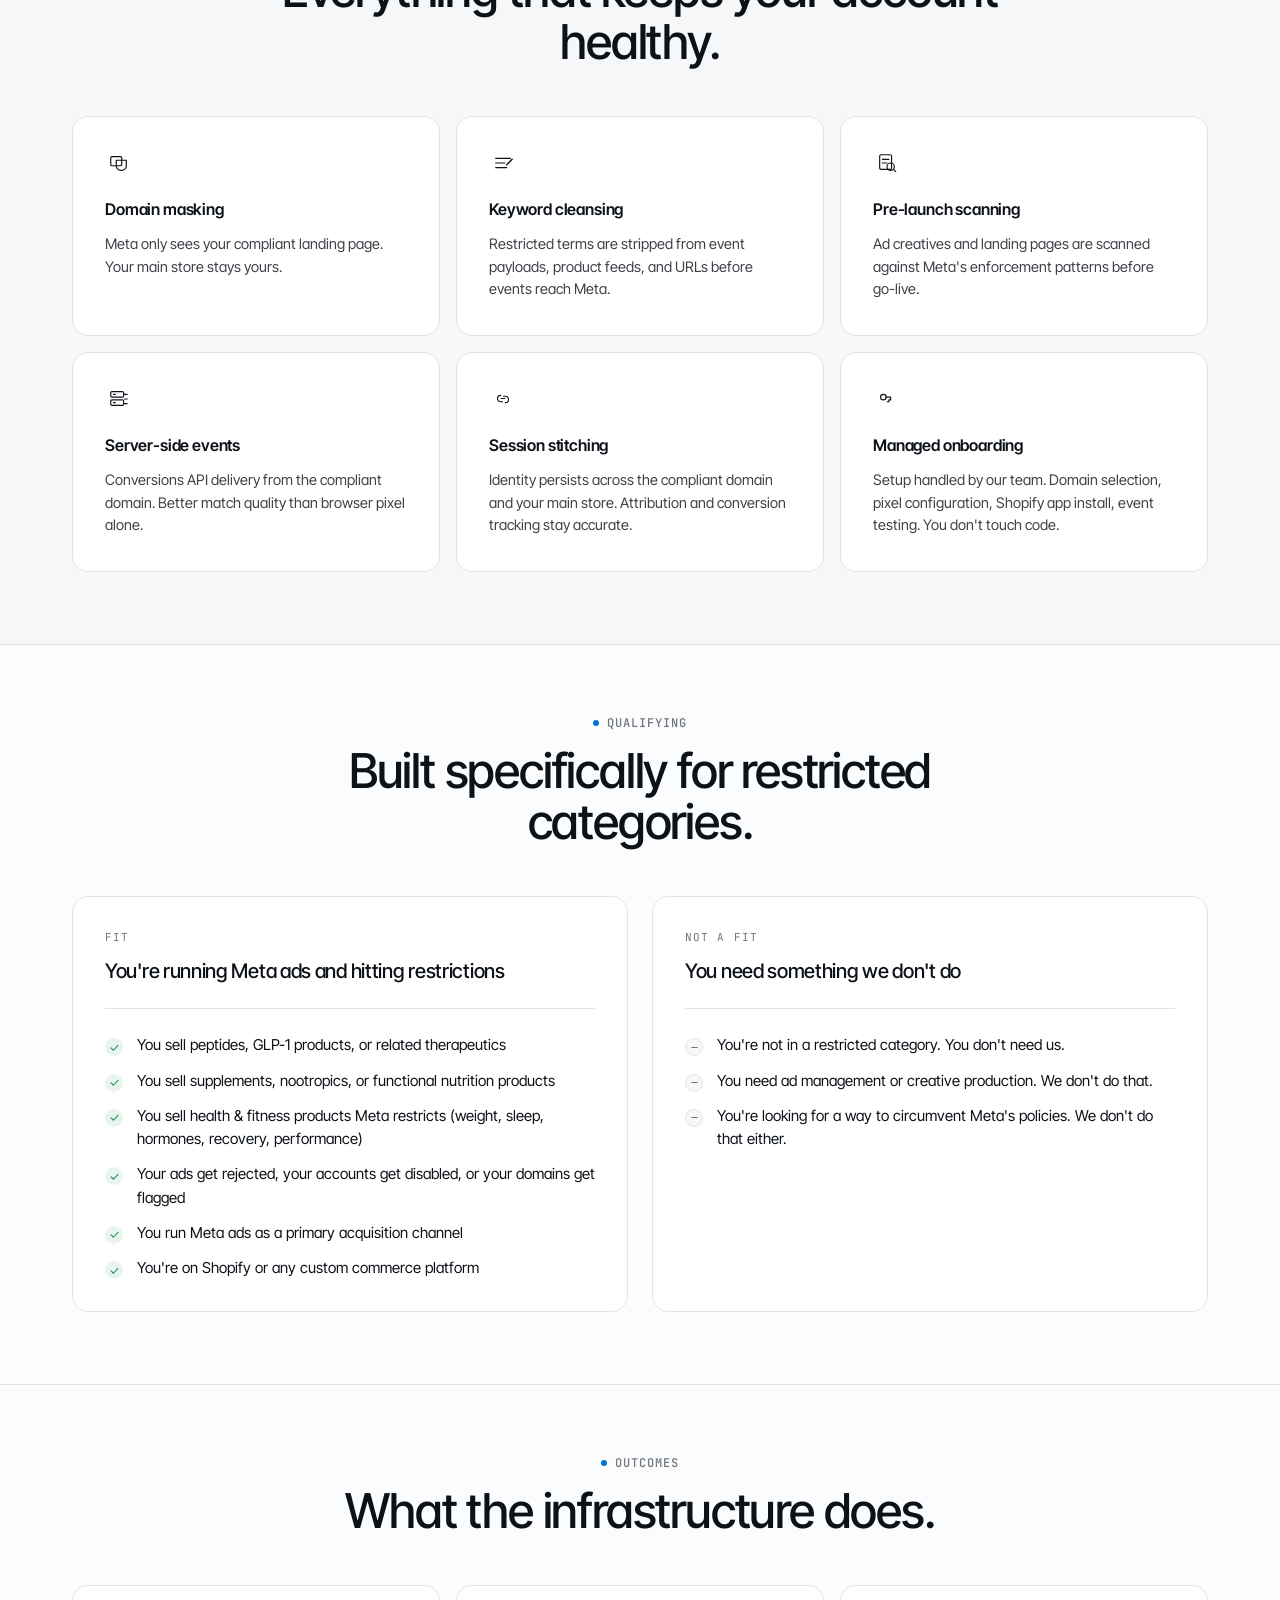
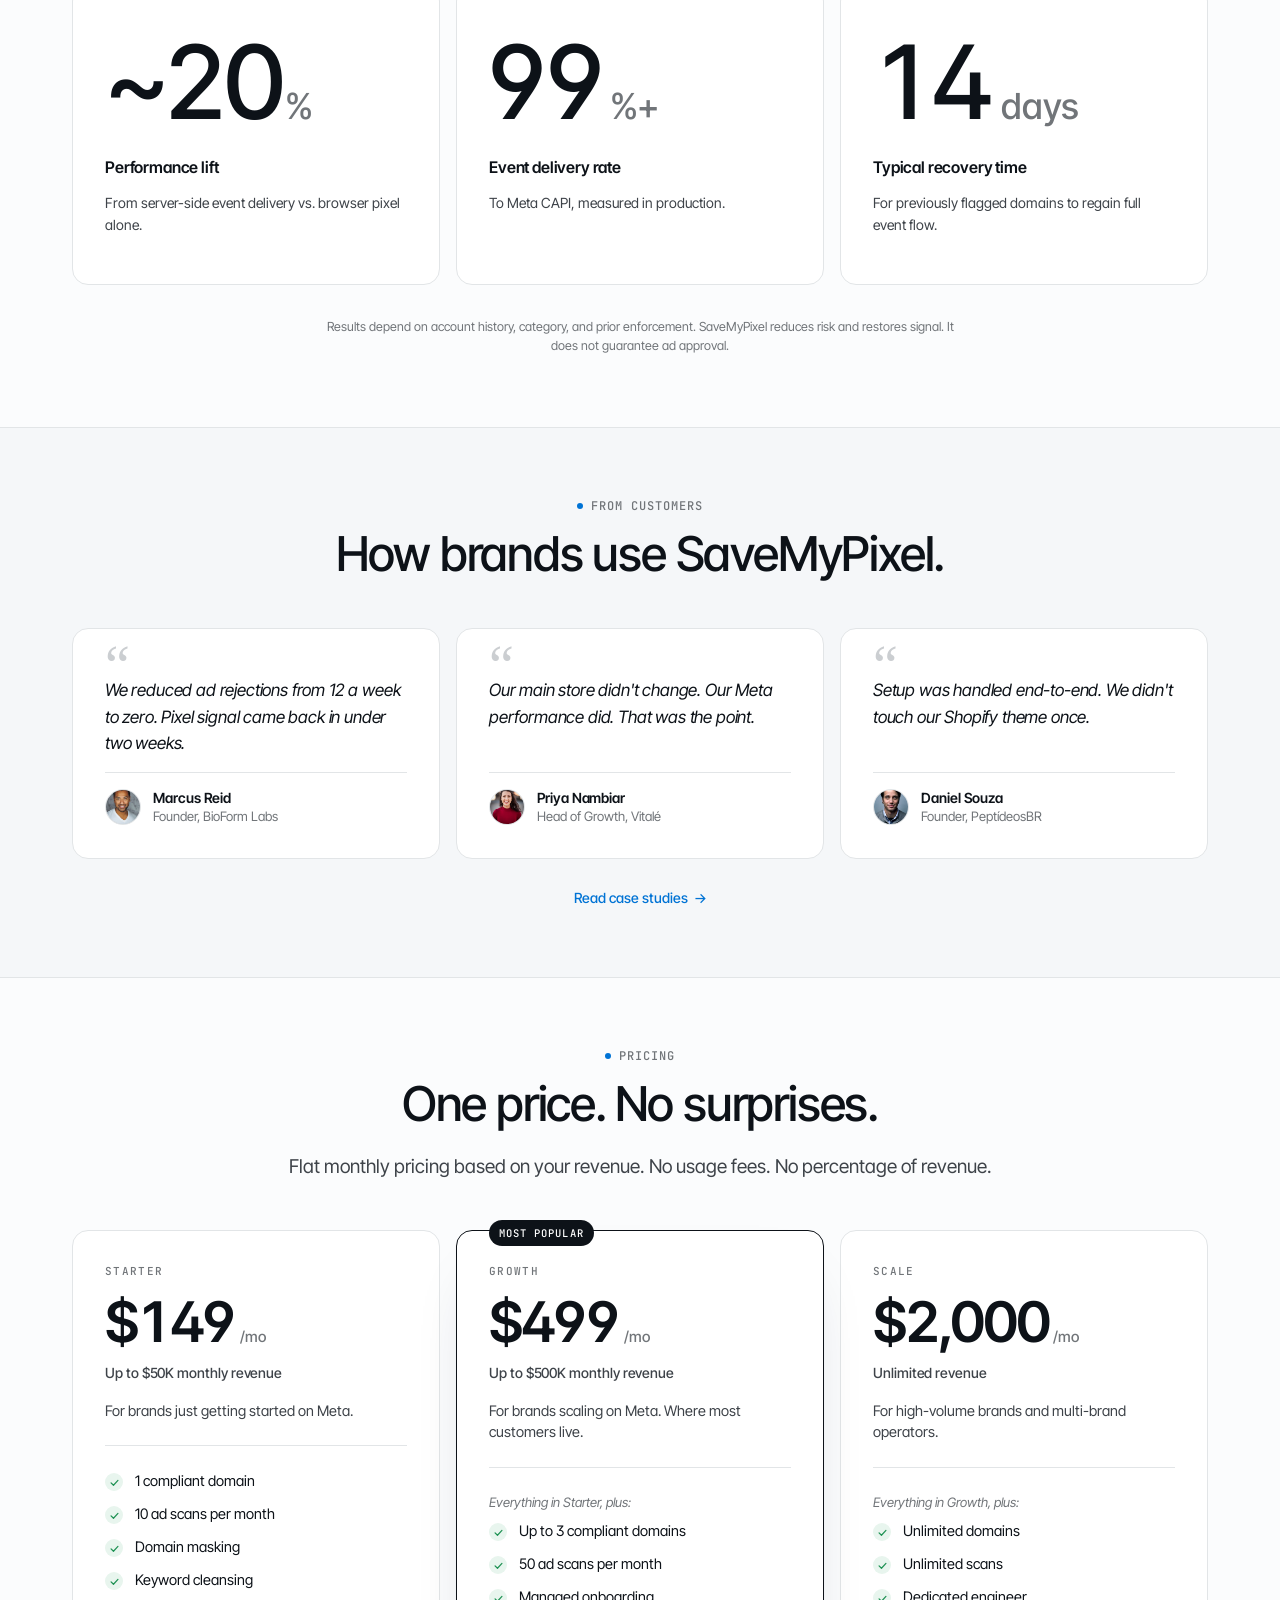
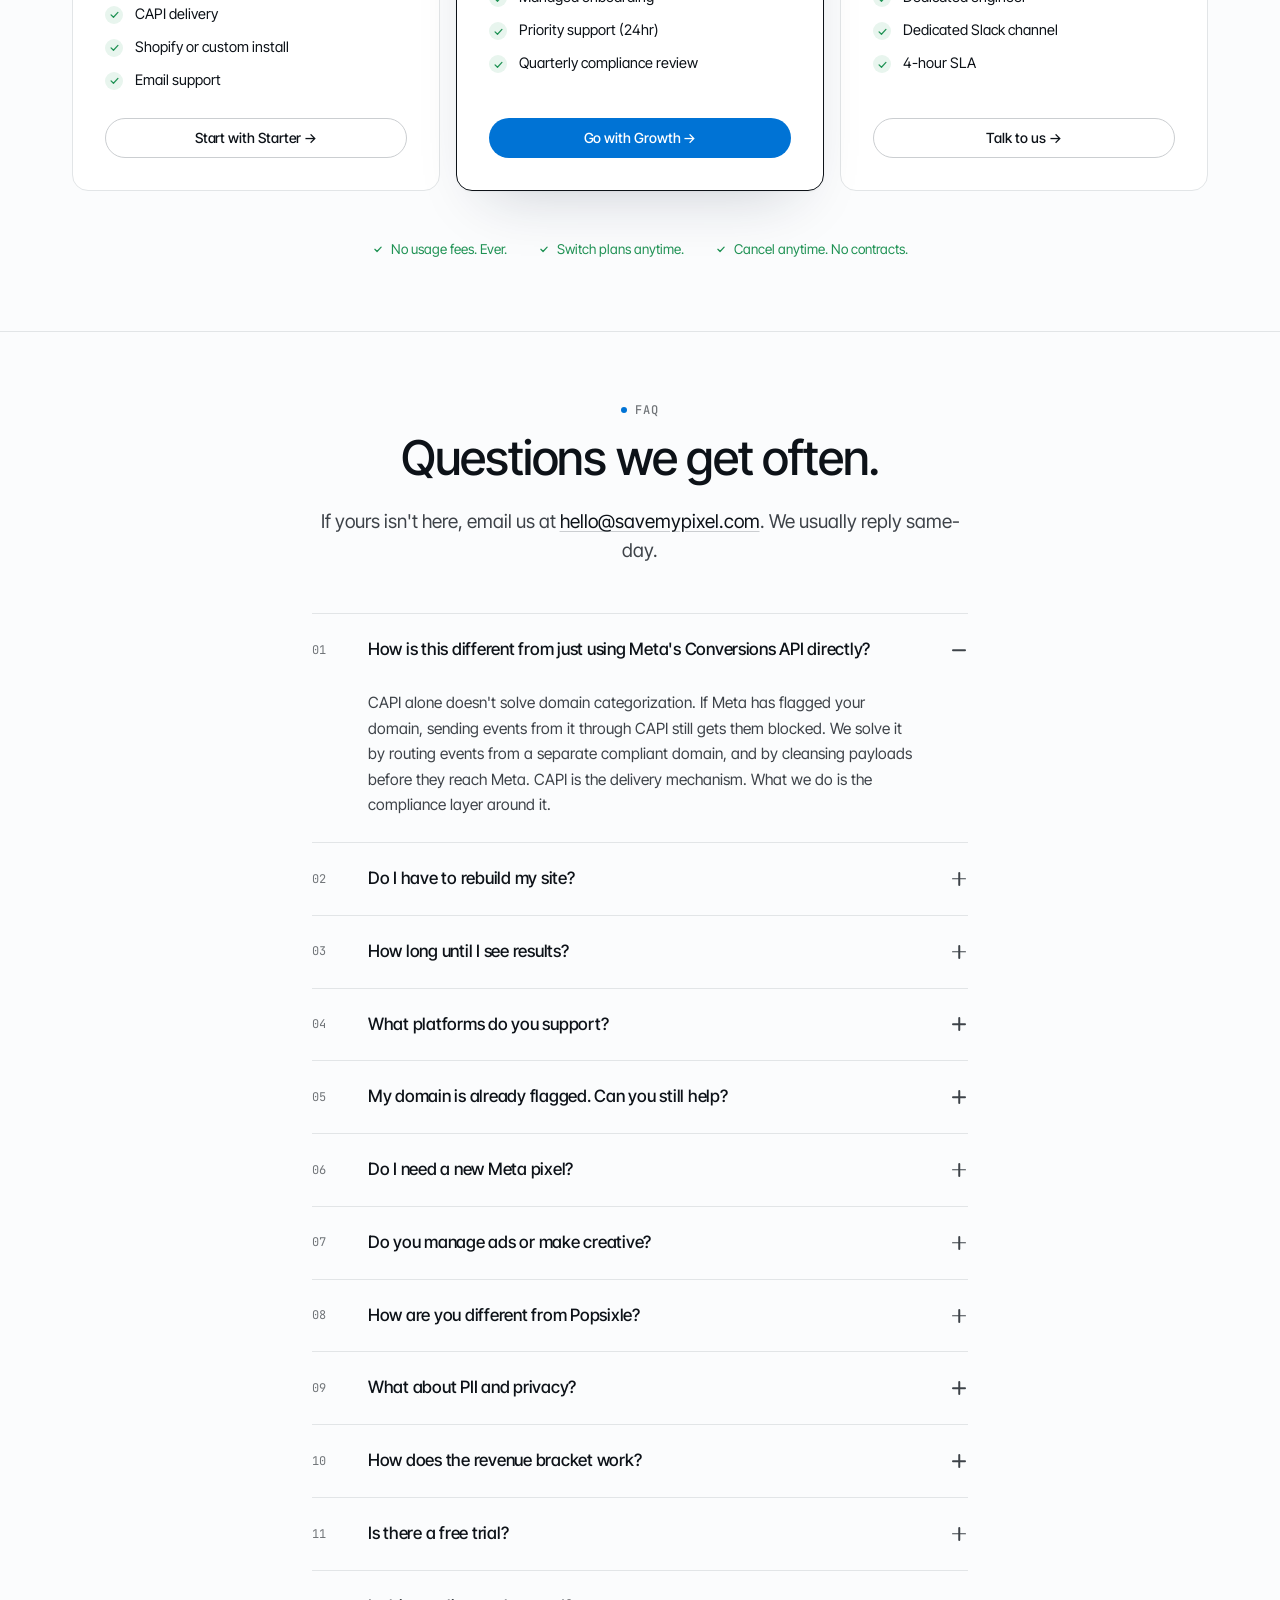
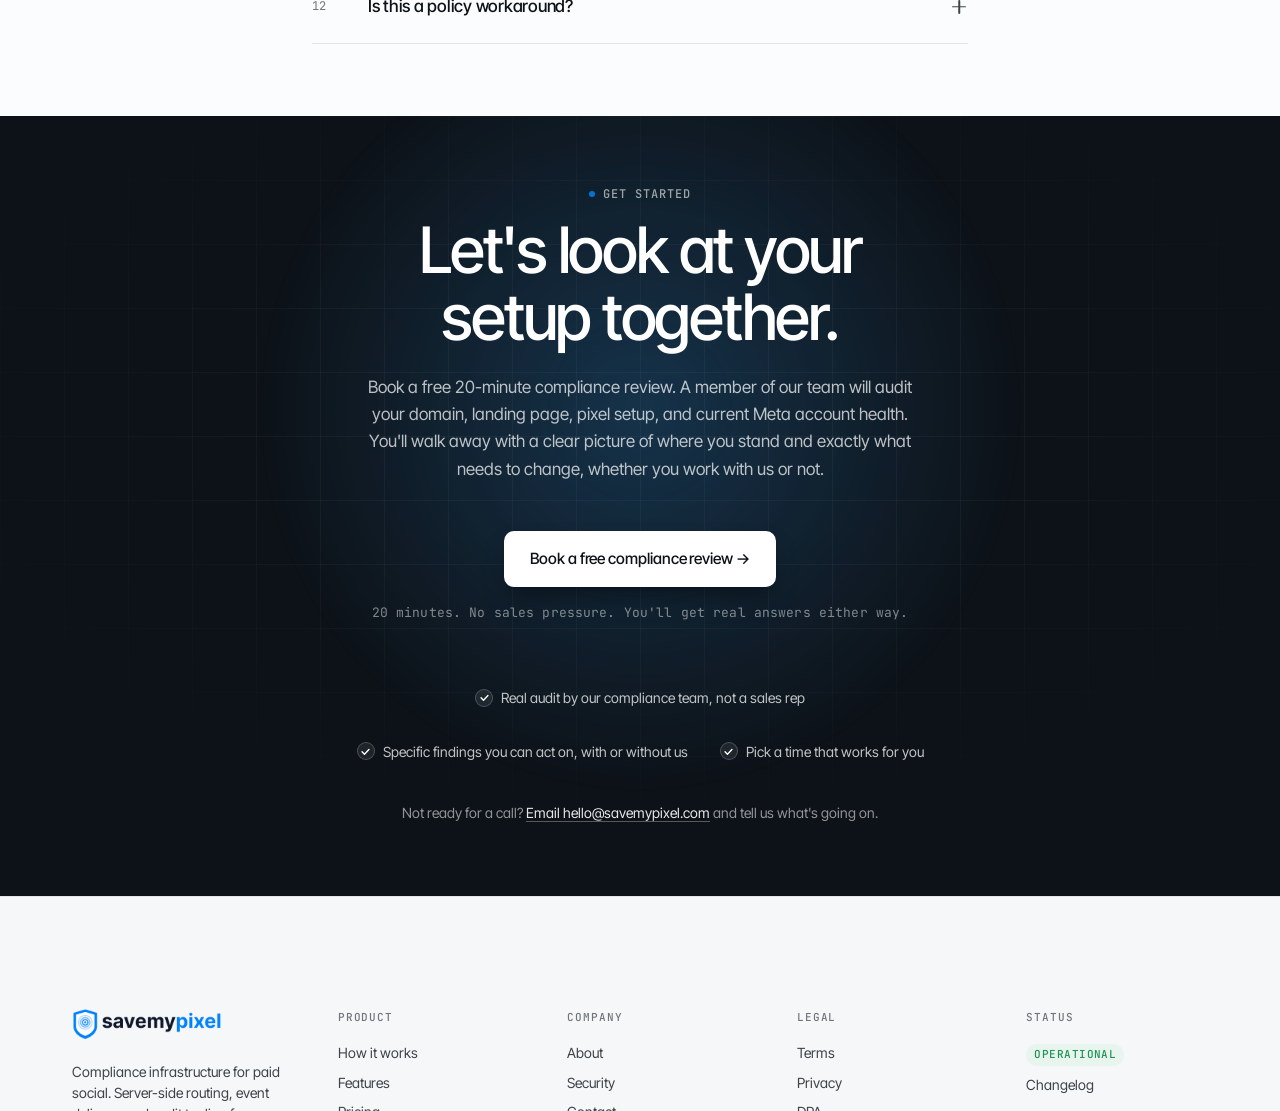
==== commit 2e480c93: "add: locale-aware ad images (PT/EN swap on language change) - scan-ad-thumb, ad-glp1, ad-sleep now h" ====
--- a/index.html
+++ b/index.html
@@ -209,7 +209,7 @@
         <div class="ev-mock">
           <div class="mock-ad-row">
             <div class="mock-ad">
-              <div class="mock-ad-thumb"><img src="assets/ad-sleep-rx.png?v=3" alt="Sleep-Rx ad creative" loading="lazy"></div>
+              <div class="mock-ad-thumb"><img src="assets/ad-sleep-en.png" data-src-en="assets/ad-sleep-en.png" data-src-pt="assets/ad-sleep-pt.png" alt="Sleep-Rx ad creative" loading="lazy"></div>
               <div class="mock-ad-meta">
                 <span class="mock-ad-name">RUT_testbooster_v4 · carousel</span>
                 <span class="mock-reject" data-i18n="mockRejected">Rejected</span>
@@ -217,7 +217,7 @@
               <p class="mock-ad-reason" data-i18n="mockReason1">Unacceptable supplement and testosterone-related claims.</p>
             </div>
             <div class="mock-ad">
-              <div class="mock-ad-thumb mock-ad-thumb--b"><img src="assets/ad-glp1-before-after.png?v=2" alt="GLP-1 before and after ad creative" loading="lazy"></div>
+              <div class="mock-ad-thumb mock-ad-thumb--b"><img src="assets/ad-glp1-en.png" data-src-en="assets/ad-glp1-en.png" data-src-pt="assets/ad-glp1-pt.png" alt="GLP-1 before and after ad creative" loading="lazy"></div>
               <div class="mock-ad-meta">
                 <span class="mock-ad-name">PercaPeso_GLP1_v2</span>
                 <span class="mock-reject" data-i18n="mockRejected">Rejected</span>
@@ -371,7 +371,7 @@
             </div>
             <div class="scan-body">
               <div class="scan-thumb scan-thumb--ad" aria-hidden="true">
-                <img src="assets/scan-ad-thumb.png?v=2" alt="" loading="lazy">
+                <img src="assets/scan-ad-thumb-en.png" data-src-en="assets/scan-ad-thumb-en.png" data-src-pt="assets/scan-ad-thumb-pt.png" alt="" loading="lazy">
               </div>
               <div class="scan-meters">
                 <div class="scan-score tnum">6<small>/10</small></div>
